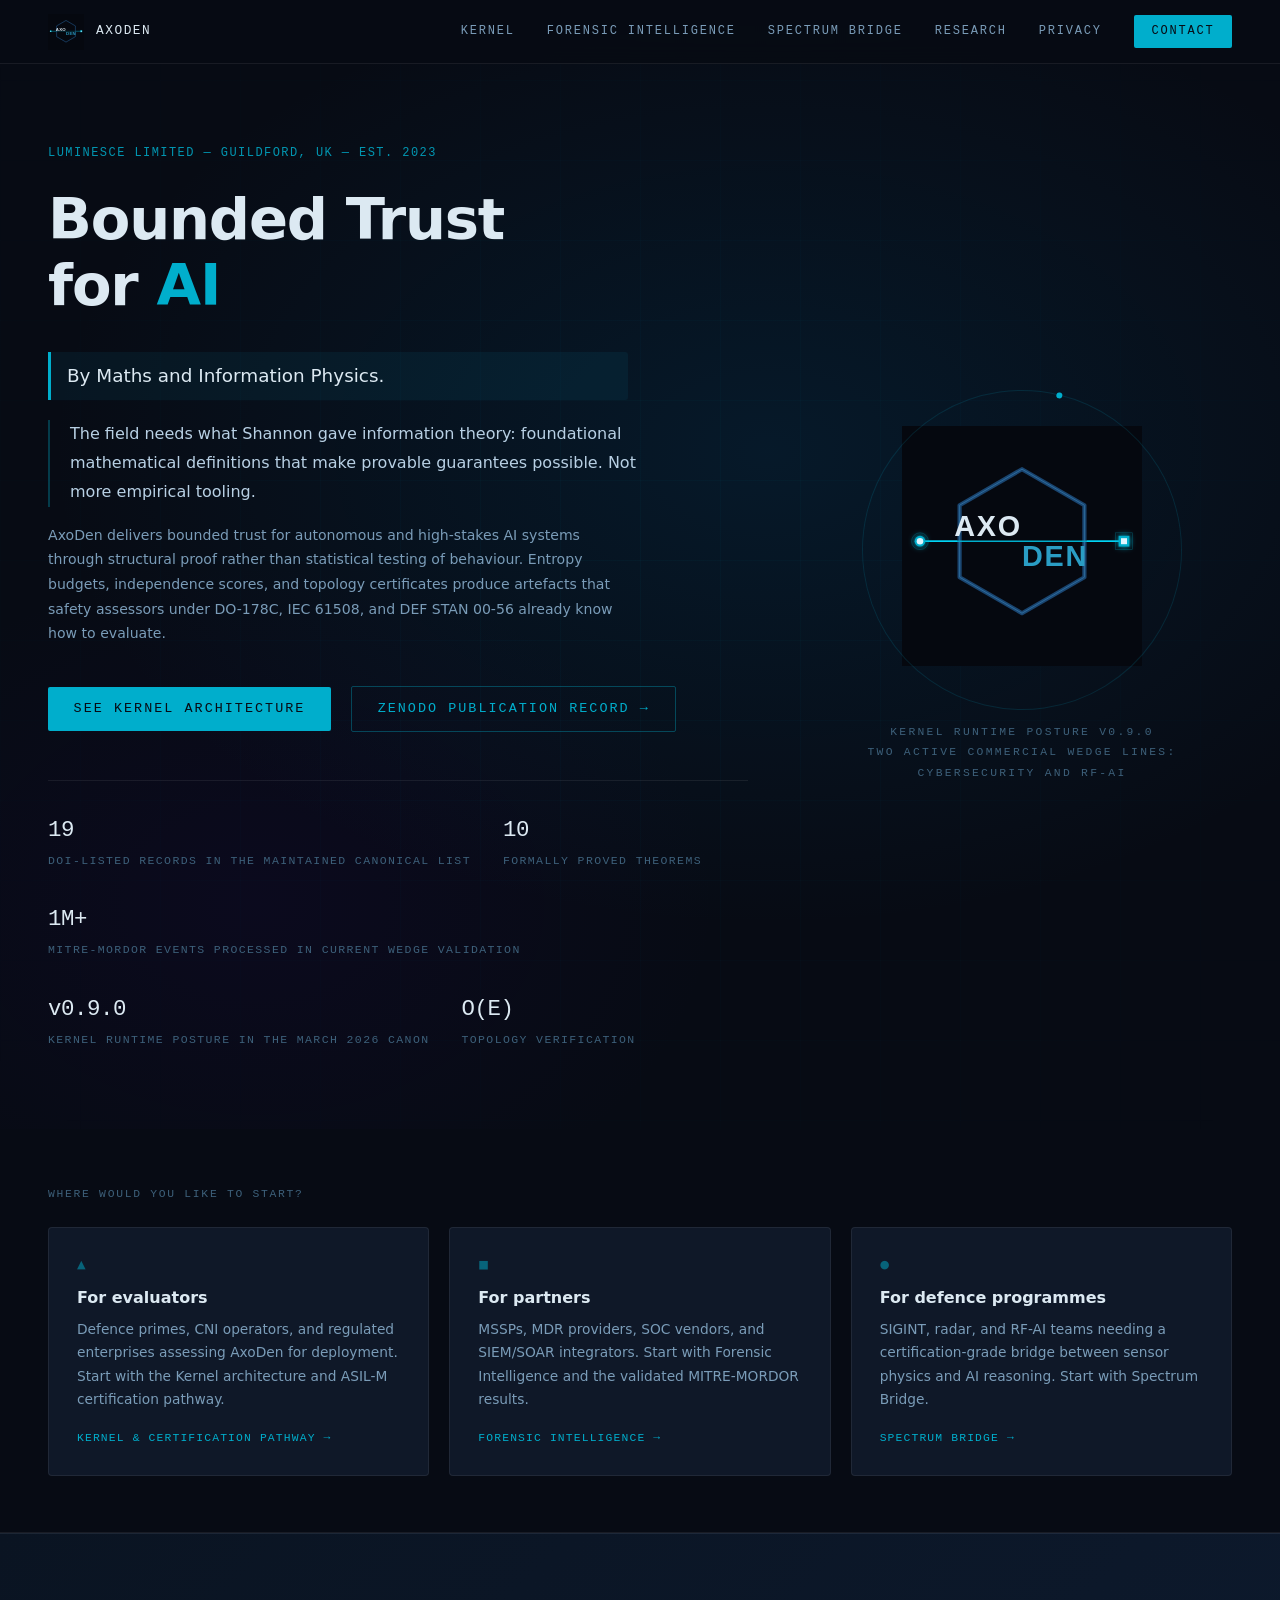
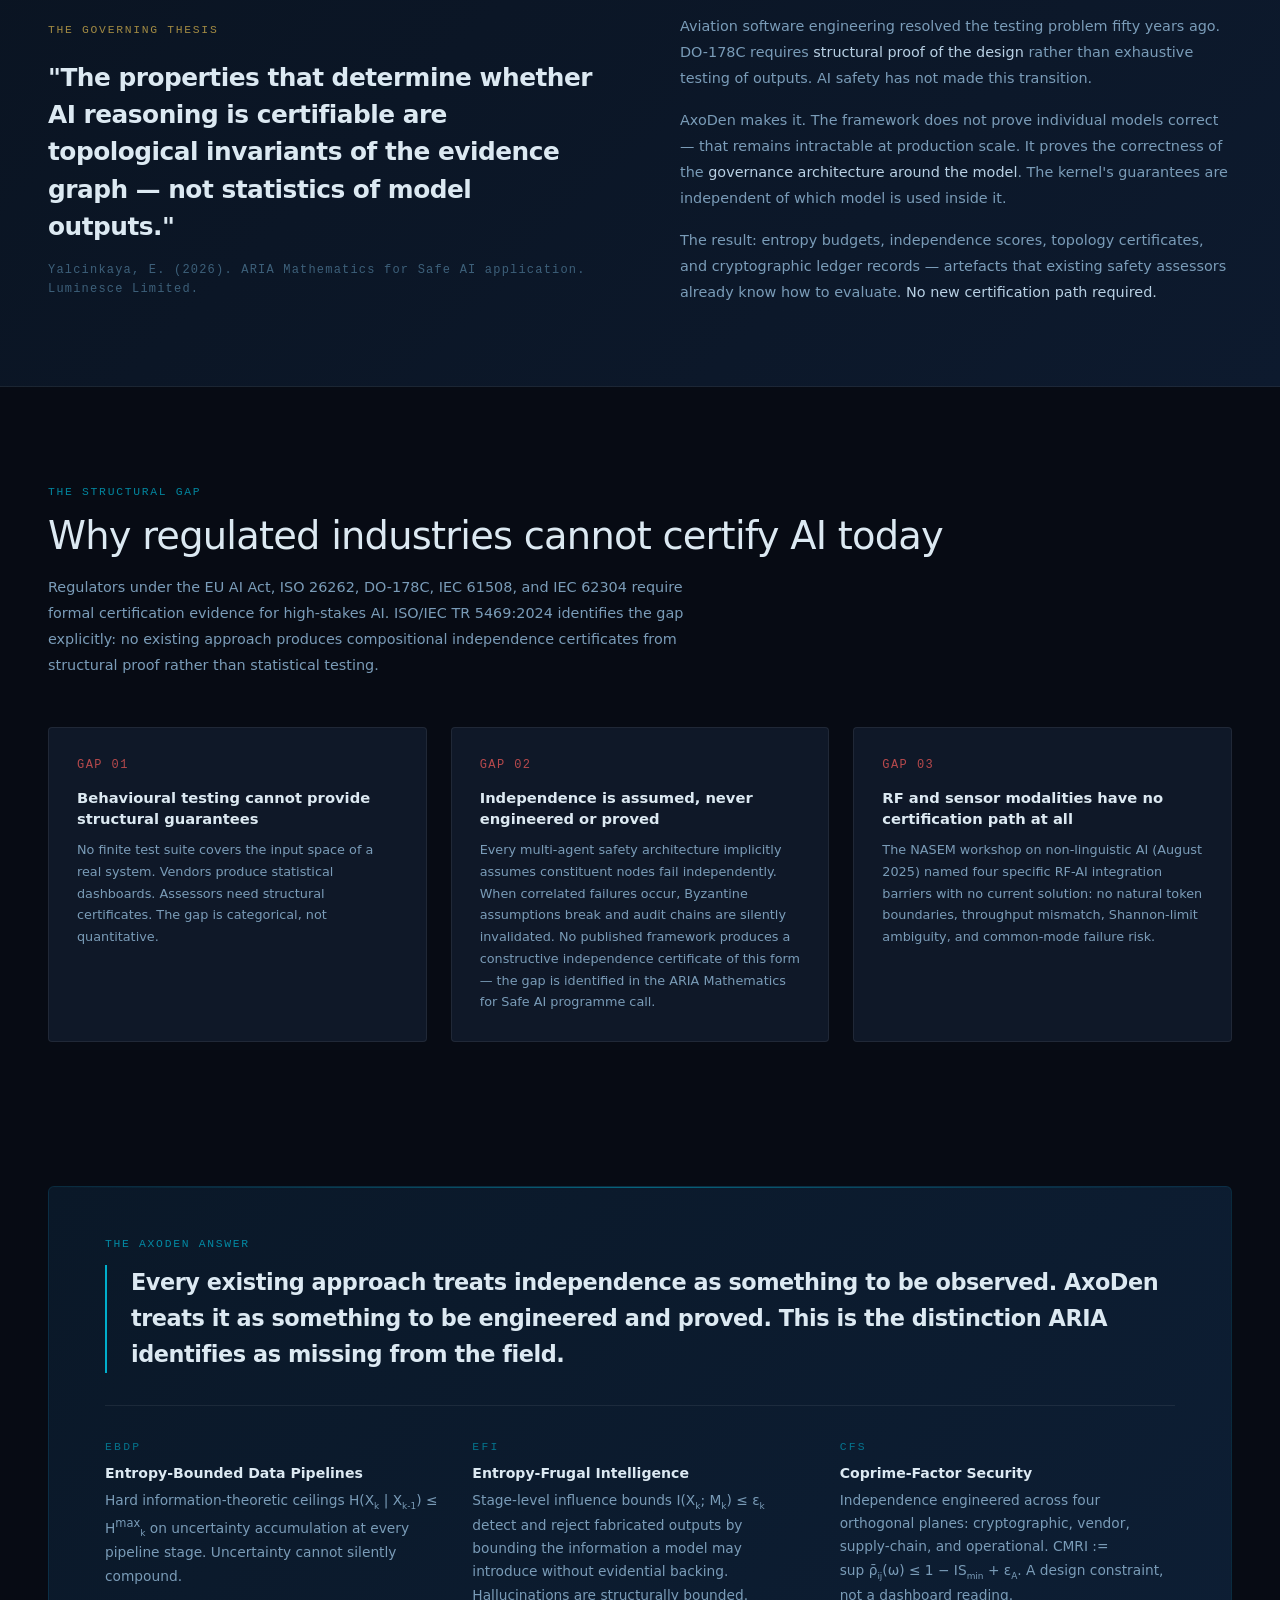
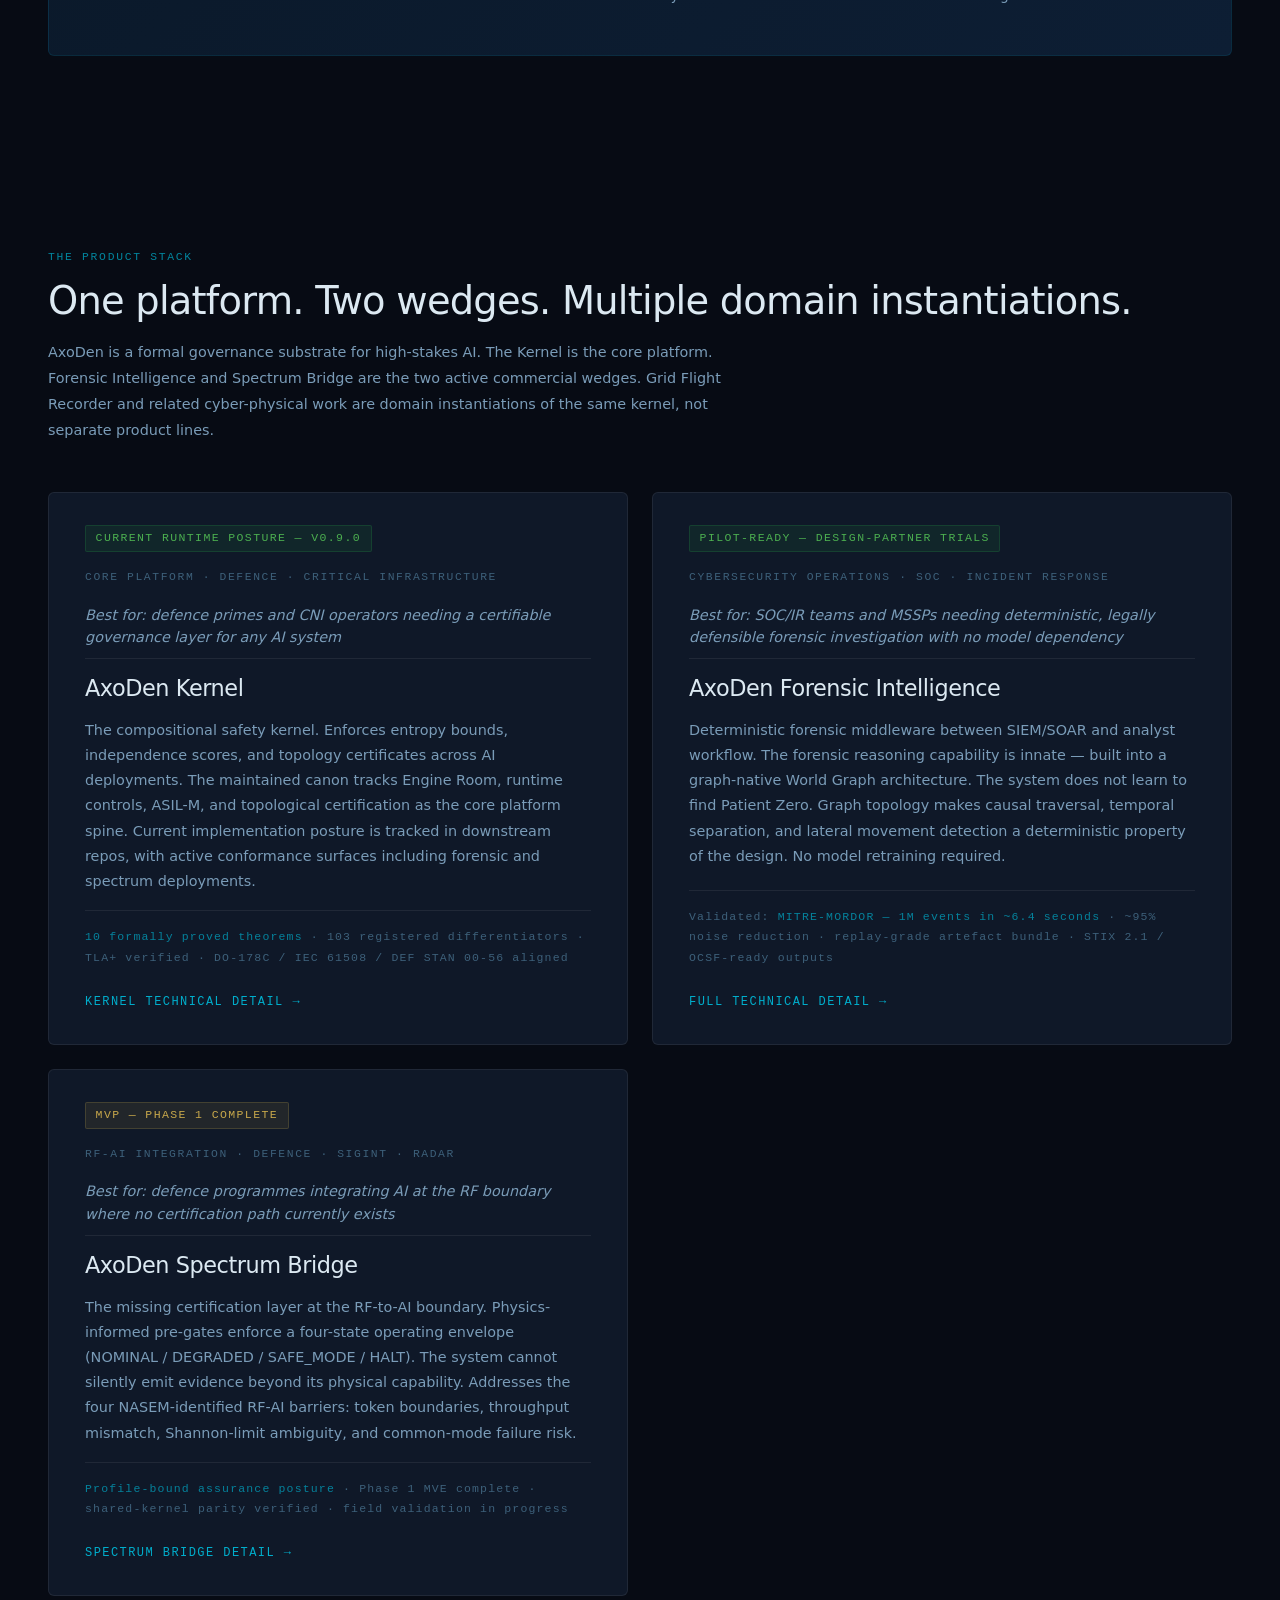
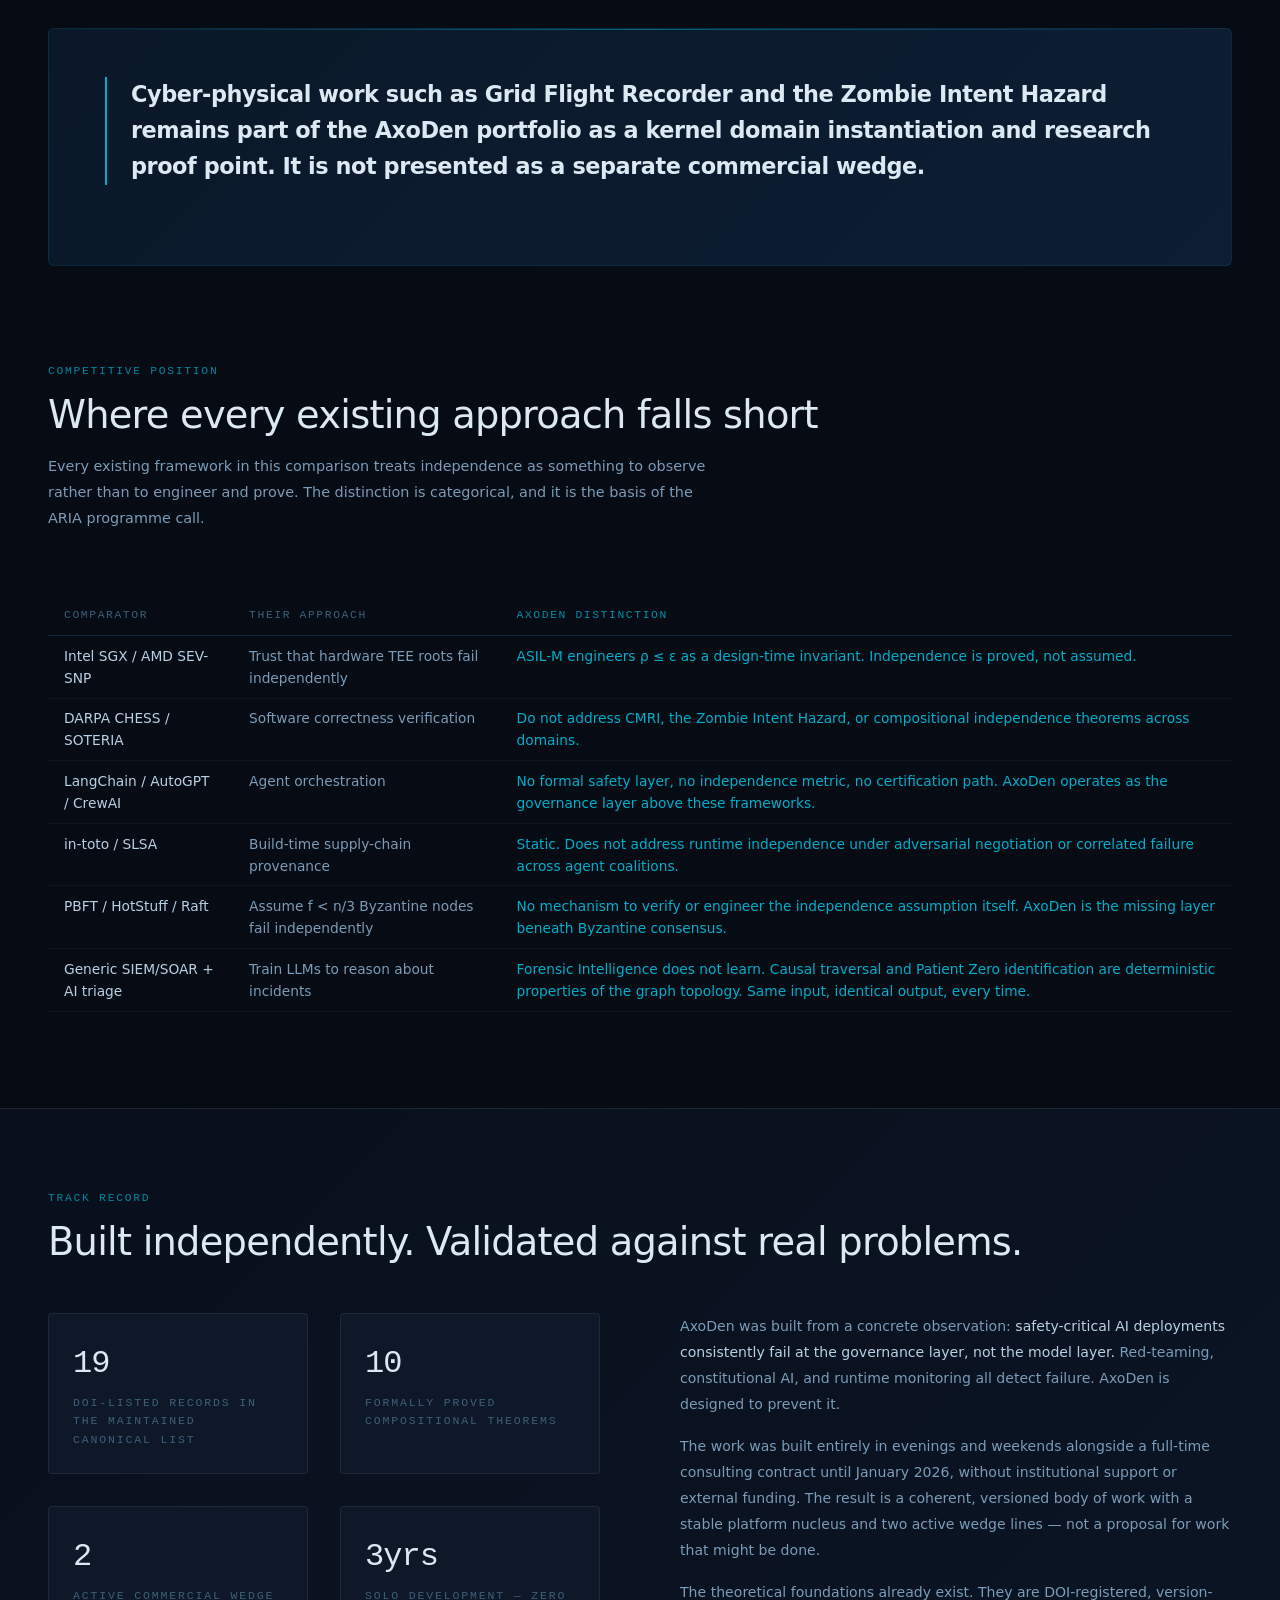
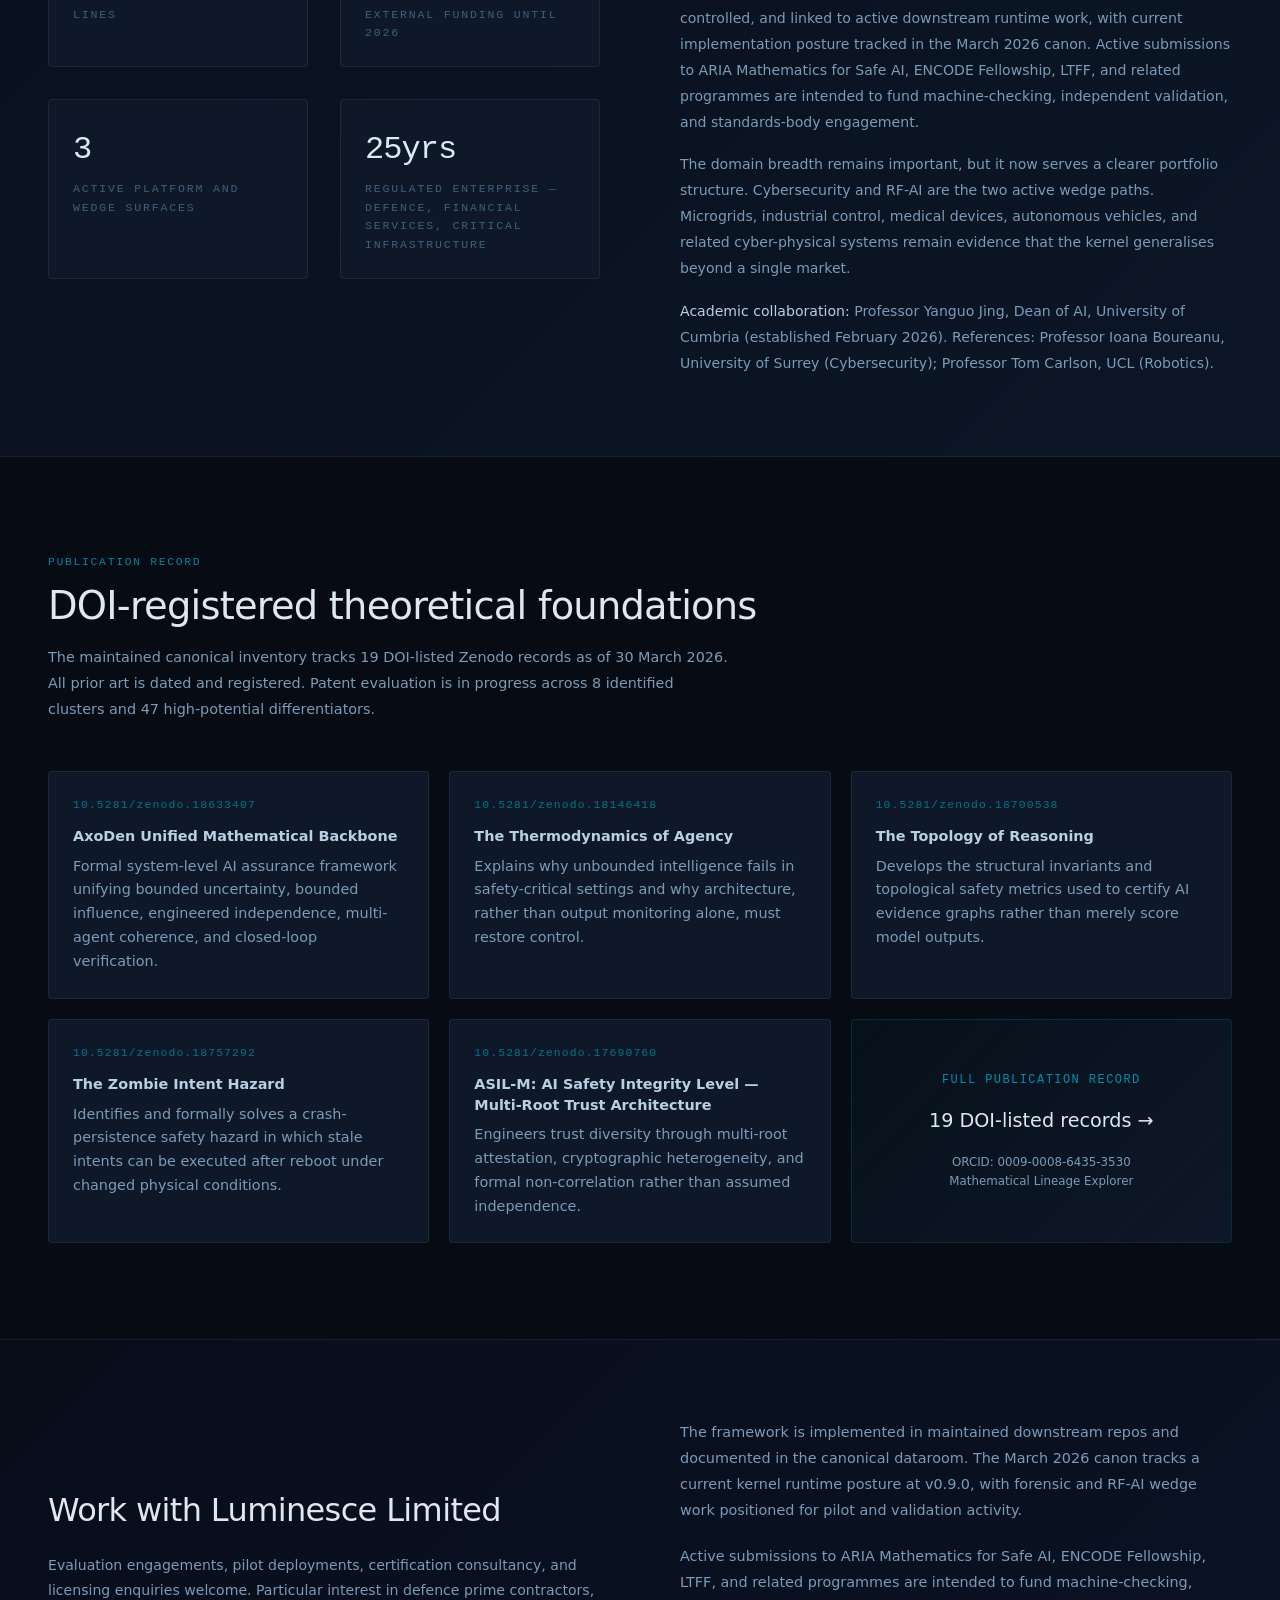
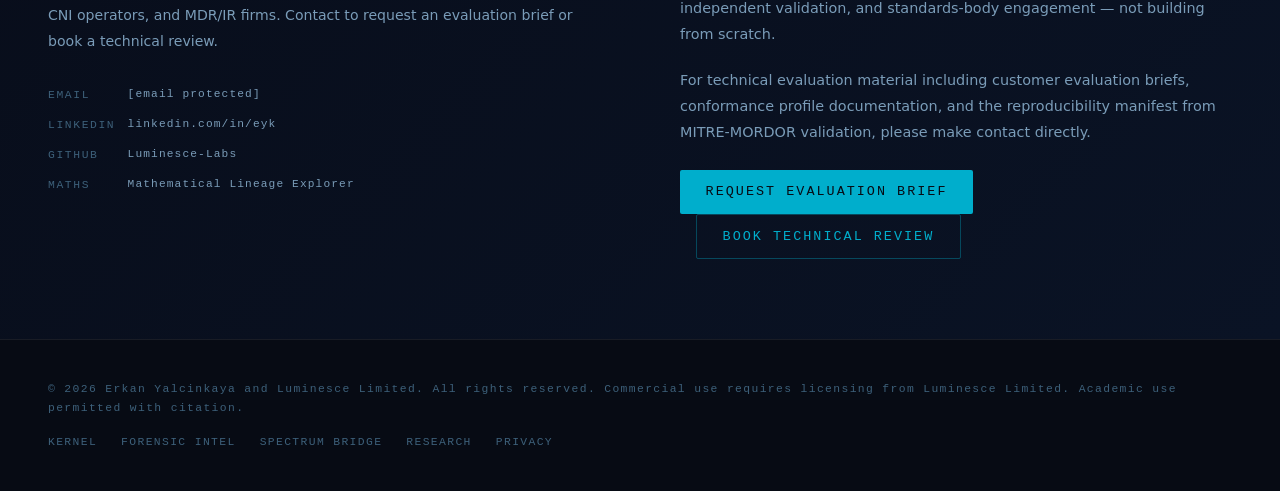
==== index.html @ 00b67ad2 "Align site content with March 2026 canon" ====
<!DOCTYPE html>
<html lang="en">
<head>
<meta charset="UTF-8">
<meta name="viewport" content="width=device-width, initial-scale=1.0">
<title>AxoDen — Bounded Trust for AI | By Maths and Information Physics | Luminesce Limited</title>
<meta name="description" content="AxoDen delivers bounded trust for AI by maths and information physics. Structural proof of governance for regulated industries, critical infrastructure, and high-stakes AI systems.">
<link rel="icon" type="image/png" href="favicon-32.png">
<style>
/* Using system stacks to avoid broken asset references in the static deploy. */

/* ── RESET ── */
*,*::before,*::after{box-sizing:border-box;margin:0;padding:0}
html{scroll-behavior:smooth}
body{
  background:#070b14;
  color:#b8d0e4;
  font-family:'Geist',system-ui,sans-serif;
  font-size:16px;
  line-height:1.6;
  -webkit-font-smoothing:antialiased;
}
a{color:inherit;text-decoration:none}
img{display:block;max-width:100%}
sub{font-size:0.65em;vertical-align:sub}

/* ── TOKENS ── */
:root{
  --bg:        #070b14;
  --bg-mid:    #0b1120;
  --bg-card:   #0f1828;
  --bg-rule:   rgba(255,255,255,0.07);
  --cyan:      #00aecc;
  --cyan-b:    #00d4f5;
  --gold:      #c8a84b;
  --red:       #e05555;
  --text-h:    #dce9f2;
  --text-b:    #b8d0e4;
  --text-m:    #7a9cb8;
  --text-d:    #3d607a;
  --mono:      'DM Mono',monospace;
  --serif:'Syne',system-ui,sans-serif;
  --sans:      'Geist',system-ui,sans-serif;
  --max:       1280px;
  --pad:       clamp(1.5rem,4vw,3rem);
}

/* ── HEADER ── */
header{
  position:fixed;top:0;left:0;right:0;z-index:100;
  background:rgba(7,11,20,0.92);
  backdrop-filter:blur(12px);
  border-bottom:1px solid var(--bg-rule);
  height:64px;
  display:flex;align-items:center;
  padding:0 var(--pad);
}
.header-inner{
  max-width:var(--max);width:100%;margin:0 auto;
  display:flex;align-items:center;justify-content:space-between;
}
.logo-link{display:flex;align-items:center;gap:0.75rem}
.logo-name{
  font-family:var(--mono);font-size:0.8rem;font-weight:500;
  letter-spacing:0.12em;text-transform:uppercase;
  color:var(--text-h);
}
nav{display:flex;align-items:center;gap:2rem}
.nav-link{
  font-family:var(--mono);font-size:0.75rem;letter-spacing:0.15em;
  text-transform:uppercase;color:var(--text-m);
  transition:color 0.2s;
}
.nav-link:hover{color:var(--cyan)}
.nav-cta{
  font-family:var(--mono);font-size:0.75rem;letter-spacing:0.15em;
  text-transform:uppercase;color:var(--bg);
  background:var(--cyan);border-radius:2px;
  padding:0.45rem 1.1rem;
  transition:background 0.2s;
}
.nav-cta:hover{background:var(--cyan-b)}

/* ── HERO ── */
.hero{
  min-height:100vh;
  display:flex;flex-direction:column;justify-content:center;
  padding:calc(64px + 5rem) var(--pad) 5rem;
  position:relative;overflow:hidden;
}
.hero-bg{
  position:absolute;inset:0;
  background:
    radial-gradient(ellipse 80% 60% at 60% 40%, rgba(0,90,140,0.18) 0%, transparent 70%),
    radial-gradient(ellipse 60% 50% at 20% 80%, rgba(40,0,100,0.12) 0%, transparent 60%),
    #070b14;
  z-index:0;
}
.hero-grid{
  position:absolute;inset:0;
  background-image:
    linear-gradient(rgba(0,174,204,0.04) 1px, transparent 1px),
    linear-gradient(90deg, rgba(0,174,204,0.04) 1px, transparent 1px);
  background-size:80px 80px;
  z-index:0;
  mask-image:radial-gradient(ellipse 70% 70% at 50% 50%, black, transparent);
}
.hero-inner{
  max-width:var(--max);width:100%;margin:0 auto;
  position:relative;z-index:1;
  display:grid;grid-template-columns:1fr 420px;
  gap:4rem;align-items:center;
}
.hero-eyebrow{
  font-family:var(--mono);font-size:0.75rem;letter-spacing:0.12em;
  text-transform:uppercase;color:var(--cyan);opacity:0.85;
  margin-bottom:1.5rem;
}
.hero-h1{
  letter-spacing:-0.02em;font-family:var(--serif);
  font-size:clamp(2.4rem,4.5vw,4rem);
  font-weight:400;font-weight:700;
  color:var(--text-h);line-height:1.15;
  margin-bottom:2rem;
}
.hero-h1 em{font-style:normal;color:var(--cyan)}
.hero-thesis{
  font-size:1rem;line-height:1.8;color:var(--text-b);
  max-width:600px;margin-bottom:1rem;
  border-left:2px solid rgba(0,174,204,0.3);
  padding-left:1.25rem;
}
.hero-subthesis{
  font-size:0.88rem;line-height:1.75;color:var(--text-m);
  max-width:580px;margin-bottom:2.5rem;
}
.hero-actions{display:flex;align-items:center;gap:1.25rem;flex-wrap:wrap}
.btn-primary{
  font-family:var(--mono);font-size:0.84rem;letter-spacing:0.15em;
  text-transform:uppercase;color:var(--bg);
  background:var(--cyan);border-radius:2px;
  padding:0.7rem 1.6rem;
  transition:background 0.2s,transform 0.15s;
  display:inline-block;
}
.btn-primary:hover{background:var(--cyan-b);transform:translateY(-1px)}
.btn-outline{
  font-family:var(--mono);font-size:0.84rem;letter-spacing:0.15em;
  text-transform:uppercase;color:var(--cyan);
  border:1px solid rgba(0,174,204,0.35);border-radius:2px;
  padding:0.7rem 1.6rem;
  transition:border-color 0.2s,color 0.2s;
  display:inline-block;
}
.btn-outline:hover{border-color:var(--cyan);color:var(--cyan-b)}
.hero-stats{
  display:flex;gap:2rem;margin-top:3rem;
  padding-top:2rem;border-top:1px solid var(--bg-rule);
  flex-wrap:wrap;
}
.stat{display:flex;flex-direction:column;gap:0.2rem}
.stat-n{
  font-family:var(--mono);font-size:1.4rem;font-weight:500;
  color:var(--text-h);letter-spacing:-0.02em;
}
.stat-l{
  font-family:var(--mono);font-size:0.72rem;letter-spacing:0.12em;
  text-transform:uppercase;color:var(--text-d);
}

/* hero logo panel */
.hero-logo-panel{
  display:flex;flex-direction:column;align-items:center;gap:2rem;
}
.hero-logo-wrap{
  position:relative;
  width:280px;height:280px;
  display:flex;align-items:center;justify-content:center;
}
.hero-logo-ring{
  position:absolute;inset:-20px;
  border-radius:50%;
  border:1px solid rgba(0,174,204,0.15);
  animation:spin 20s linear infinite;
}
.hero-logo-ring::before{
  content:'';
  position:absolute;top:0;left:50%;transform:translateX(-50%);
  width:6px;height:6px;border-radius:50%;
  background:var(--cyan);margin-top:-3px;
}
@keyframes spin{from{transform:rotate(0deg)}to{transform:rotate(360deg)}}
.hero-logo-inner svg{width:240px;height:240px}

/* tagline beneath logo */
.hero-logo-tag{
  font-family:var(--mono);font-size:0.71rem;
  letter-spacing:0.2em;text-transform:uppercase;
  color:var(--text-d);text-align:center;
  line-height:1.8;
}

/* ── SHANNON BAND ── */
.shannon-band{
  background:linear-gradient(135deg,#0a1422,#0d1a2e);
  border-top:1px solid var(--bg-rule);
  border-bottom:1px solid var(--bg-rule);
  padding:5rem var(--pad);
}
.shannon-inner{
  max-width:var(--max);margin:0 auto;
  display:grid;grid-template-columns:1fr 1fr;
  gap:5rem;align-items:center;
}
.shannon-quote-wrap{}
.shannon-kicker{
  font-family:var(--mono);font-size:0.71rem;letter-spacing:0.15em;
  text-transform:uppercase;color:var(--gold);opacity:0.8;
  margin-bottom:1.25rem;
}
.shannon-quote{
  letter-spacing:-0.02em;font-family:var(--serif);font-size:clamp(1.2rem,2vw,1.55rem);
  font-weight:700;color:var(--text-h);line-height:1.5;
  margin-bottom:1rem;
}
.shannon-source{
  font-family:var(--mono);font-size:0.75rem;letter-spacing:0.1em;
  color:var(--text-d);
}
.shannon-body{}
.shannon-body p{
  font-size:0.9rem;line-height:1.8;color:var(--text-m);
  margin-bottom:1rem;
}
.shannon-body p:last-child{margin-bottom:0}
.shannon-body strong{color:var(--text-b);font-weight:500}

/* ── SECTION COMMON ── */
.section{padding:6rem var(--pad);max-width:var(--max);margin:0 auto}
.section-label{
  font-family:var(--mono);font-size:0.71rem;letter-spacing:0.15em;
  text-transform:uppercase;color:var(--cyan);opacity:0.75;
  margin-bottom:0.75rem;
}
.section-h2{
  letter-spacing:-0.02em;font-family:var(--serif);font-size:clamp(1.8rem,3vw,2.6rem);
  font-weight:400;color:var(--text-h);line-height:1.2;
  margin-bottom:1rem;
}
.section-sub{
  font-size:0.9rem;line-height:1.8;color:var(--text-m);
  max-width:680px;margin-bottom:3rem;
}

/* ── PROBLEM ── */
.problem-grid{
  display:grid;grid-template-columns:repeat(3,1fr);gap:1.5rem;
  margin-top:3rem;
}
.prob-card{
  background:var(--bg-card);
  border:1px solid var(--bg-rule);
  border-radius:4px;padding:1.75rem;
}
.prob-icon{
  font-family:var(--mono);font-size:0.75rem;letter-spacing:0.12em;
  text-transform:uppercase;color:var(--red);opacity:0.8;
  margin-bottom:0.85rem;
}
.prob-title{
  font-size:0.92rem;font-weight:600;color:var(--text-h);
  margin-bottom:0.6rem;line-height:1.4;
}
.prob-body{font-size:0.8rem;line-height:1.7;color:var(--text-m)}

/* ── SOLUTION THESIS ── */
.thesis-wrap{
  background:linear-gradient(135deg,#0a1828,#0d1e34);
  border:1px solid rgba(0,174,204,0.12);
  border-radius:6px;
  padding:3rem 3.5rem;
  margin-top:3rem;
  position:relative;overflow:hidden;
}
.thesis-wrap::before{
  content:'';
  position:absolute;top:0;left:0;right:0;height:1px;
  background:linear-gradient(90deg,transparent,rgba(0,174,204,0.5),transparent);
}
.thesis-statement{
  letter-spacing:-0.02em;font-family:var(--serif);font-size:clamp(1.1rem,1.8vw,1.4rem);
  font-weight:700;color:var(--text-h);line-height:1.6;
  margin-bottom:2rem;
  border-left:2px solid var(--cyan);
  padding-left:1.5rem;
}
.thesis-pillars{
  display:grid;grid-template-columns:repeat(3,1fr);gap:2rem;
  margin-top:2rem;padding-top:2rem;border-top:1px solid var(--bg-rule);
}
.pillar{}
.pillar-num{
  font-family:var(--mono);font-size:0.71rem;letter-spacing:0.2em;
  color:var(--cyan);opacity:0.6;margin-bottom:0.5rem;
}
.pillar-name{
  font-size:0.88rem;font-weight:600;color:var(--text-h);
  margin-bottom:0.4rem;line-height:1.3;
}
.pillar-body{font-size:0.86rem;line-height:1.7;color:var(--text-m)}

/* ── PRODUCTS ── */
.products-intro{margin-bottom:3.5rem}
.product-tiles{
  display:grid;
  grid-template-columns:repeat(2,1fr);
  gap:1.5rem;
}
.ptile{
  background:var(--bg-card);
  border:1px solid var(--bg-rule);
  border-radius:6px;
  padding:2rem 2.25rem;
  display:flex;flex-direction:column;
  gap:1rem;
  transition:border-color 0.2s,transform 0.2s;
  position:relative;overflow:hidden;
}
.ptile:hover{border-color:rgba(0,174,204,0.3);transform:translateY(-2px)}
.ptile::after{
  content:'';
  position:absolute;bottom:0;left:0;right:0;height:2px;
  background:linear-gradient(90deg,transparent,rgba(0,174,204,0.25),transparent);
  opacity:0;transition:opacity 0.2s;
}
.ptile:hover::after{opacity:1}
.ptile-status{
  font-family:var(--mono);font-size:0.72rem;letter-spacing:0.12em;
  text-transform:uppercase;padding:0.2rem 0.6rem;border-radius:2px;
  display:inline-block;width:fit-content;
}
.s-live{background:rgba(40,167,69,0.1);color:#4caf50;border:1px solid rgba(40,167,69,0.2)}
.s-mvp{background:rgba(200,168,75,0.1);color:var(--gold);border:1px solid rgba(200,168,75,0.2)}
.s-design{background:rgba(100,100,180,0.1);color:#8888cc;border:1px solid rgba(100,100,180,0.2)}
.ptile-domain{
  font-family:var(--mono);font-size:0.71rem;letter-spacing:0.14em;
  text-transform:uppercase;color:var(--text-d);
}
.ptile-name{
  letter-spacing:-0.02em;font-family:var(--serif);font-size:1.4rem;font-weight:400;
  color:var(--text-h);line-height:1.2;
}
.ptile-body{font-size:0.9rem;line-height:1.75;color:var(--text-m)}
.ptile-proof{
  margin-top:auto;padding-top:1rem;
  border-top:1px solid var(--bg-rule);
  font-family:var(--mono);font-size:0.72rem;letter-spacing:0.1em;
  color:var(--text-d);line-height:1.8;
}
.ptile-proof span{color:var(--cyan);opacity:0.7}
.ptile-link{
  font-family:var(--mono);font-size:0.75rem;letter-spacing:0.12em;
  text-transform:uppercase;color:var(--cyan);
  display:inline-flex;align-items:center;gap:0.4rem;
  margin-top:0.5rem;
  transition:gap 0.2s;
}
.ptile:hover .ptile-link{gap:0.7rem}

/* ── COMPETITOR ── */
.comp-wrap{
  margin-top:4rem;
  overflow-x:auto;
}
.comp-table{
  width:100%;border-collapse:collapse;
  font-size:0.86rem;
}
.comp-table thead tr{border-bottom:1px solid rgba(0,174,204,0.2)}
.comp-table th{
  text-align:left;padding:0.65rem 1rem;
  font-family:var(--mono);font-size:0.71rem;letter-spacing:0.14em;
  text-transform:uppercase;font-weight:400;color:var(--text-d);
}
.comp-table th:last-child{color:var(--cyan);opacity:0.8}
.comp-table td{
  padding:0.55rem 1rem;
  border-bottom:1px solid rgba(255,255,255,0.04);
  vertical-align:top;
  color:var(--text-m);
}
.comp-table td:first-child{color:var(--text-b);font-weight:500}
.comp-table td:last-child{color:var(--text-b)}
.comp-table td em{
  font-style:normal;color:var(--cyan);font-weight:500;
}
.comp-table tr:hover td{background:rgba(255,255,255,0.015)}

/* ── CREDENTIALS BAND ── */
.cred-band{
  background:linear-gradient(135deg,#090f1c,#0c1626);
  border-top:1px solid var(--bg-rule);
  border-bottom:1px solid var(--bg-rule);
  padding:5rem var(--pad);
}
.cred-inner{max-width:var(--max);margin:0 auto}
.cred-grid{
  display:grid;grid-template-columns:1fr 1fr;
  gap:5rem;align-items:start;
  margin-top:3rem;
}
.cred-numbers{
  display:grid;grid-template-columns:1fr 1fr;gap:2rem;
}
.cred-num{
  background:var(--bg-card);border:1px solid var(--bg-rule);
  border-radius:4px;padding:1.5rem;
}
.cred-n{
  font-family:var(--mono);font-size:2rem;font-weight:500;
  color:var(--text-h);letter-spacing:-0.03em;margin-bottom:0.3rem;
}
.cred-l{
  font-family:var(--mono);font-size:0.72rem;letter-spacing:0.16em;
  text-transform:uppercase;color:var(--text-d);line-height:1.6;
}
.cred-story p{
  font-size:0.88rem;line-height:1.85;color:var(--text-m);
  margin-bottom:1rem;
}
.cred-story p:last-child{margin-bottom:0}
.cred-story strong{color:var(--text-b);font-weight:500}

/* ── RESEARCH TEASER ── */
.research-strip{
  display:grid;grid-template-columns:repeat(3,1fr);gap:1.25rem;
  margin-top:3rem;
}
.rstrip-card{
  background:var(--bg-card);border:1px solid var(--bg-rule);
  border-radius:4px;padding:1.5rem;
  transition:border-color 0.2s;
}
.rstrip-card:hover{border-color:rgba(0,174,204,0.2)}
.rstrip-doi{
  font-family:var(--mono);font-size:0.71rem;letter-spacing:0.1em;
  color:var(--cyan);opacity:0.6;margin-bottom:0.75rem;
}
.rstrip-title{
  font-size:0.9rem;font-weight:600;color:var(--text-b);
  line-height:1.45;margin-bottom:0.5rem;
}
.rstrip-desc{font-size:0.9rem;line-height:1.65;color:var(--text-m)}

/* ── CONTACT BAND ── */
.contact-band{
  background:linear-gradient(135deg,#080d1a,#0a1325);
  border-top:1px solid var(--bg-rule);
  padding:5rem var(--pad);
}
.contact-inner{
  max-width:var(--max);margin:0 auto;
  display:grid;grid-template-columns:1fr 1fr;
  gap:5rem;align-items:center;
}
.contact-left h2{
  letter-spacing:-0.02em;font-family:var(--serif);font-size:clamp(1.6rem,2.5vw,2.2rem);
  font-weight:400;color:var(--text-h);margin-bottom:1rem;
}
.contact-left p{font-size:0.88rem;line-height:1.8;color:var(--text-m);margin-bottom:2rem}
.contact-links{display:flex;flex-direction:column;gap:0.75rem}
.contact-link{
  font-family:var(--mono);font-size:0.7rem;letter-spacing:0.1em;
  color:var(--text-m);display:flex;align-items:center;gap:0.6rem;
  transition:color 0.2s;
}
.contact-link:hover{color:var(--cyan)}
.contact-link-label{
  font-size:0.71rem;letter-spacing:0.14em;text-transform:uppercase;
  color:var(--text-d);min-width:70px;
}
.contact-right{}
.contact-right p{font-size:0.9rem;line-height:1.8;color:var(--text-m);margin-bottom:1.25rem}

/* ── FOOTER ── */
footer{
  border-top:1px solid var(--bg-rule);
  padding:2.5rem var(--pad);
}
.footer-inner{
  max-width:var(--max);margin:0 auto;
  display:flex;align-items:center;justify-content:space-between;
  gap:1rem;flex-wrap:wrap;
}
.footer-copy{
  font-family:var(--mono);font-size:0.71rem;letter-spacing:0.12em;
  color:var(--text-d);
}
.footer-links{display:flex;gap:1.5rem}
.footer-link{
  font-family:var(--mono);font-size:0.71rem;letter-spacing:0.12em;
  text-transform:uppercase;color:var(--text-d);
  transition:color 0.2s;
}
.footer-link:hover{color:var(--cyan)}

/* ── REVEAL ── */
.reveal{opacity:1;transform:none;transition:opacity 0.55s ease,transform 0.55s ease}
.reveal.will-animate{opacity:0;transform:translateY(14px)}


/* hero category line */
.hero-category{
  font-size:1.15rem;line-height:1.6;color:var(--text-h);
  font-weight:500;
  margin-bottom:1.25rem;
  padding:0.6rem 1rem;
  background:rgba(0,174,204,0.07);
  border-left:3px solid var(--cyan);
  border-radius:0 3px 3px 0;
  max-width:580px;
}

/* ── ROUTING BAND ── */
.routing-band{
  background:#070b14;
  border-bottom:1px solid var(--bg-rule);
  padding:3.5rem var(--pad);
}
.routing-inner{max-width:var(--max);margin:0 auto}
.routing-label{
  font-family:var(--mono);font-size:0.71rem;letter-spacing:0.15em;
  text-transform:uppercase;color:var(--text-d);
  margin-bottom:1.5rem;
}
.routing-cards{display:grid;grid-template-columns:repeat(3,1fr);gap:1.25rem}
.route-card{
  background:var(--bg-card);border:1px solid var(--bg-rule);border-radius:4px;
  padding:1.75rem;display:flex;flex-direction:column;gap:0.6rem;
  transition:border-color 0.2s,transform 0.15s;
}
.route-card:hover{border-color:rgba(0,174,204,0.3);transform:translateY(-2px)}
.route-icon{font-size:0.7rem;color:var(--cyan);opacity:0.5;margin-bottom:0.25rem}
.route-title{font-size:1rem;font-weight:600;color:var(--text-h);line-height:1.3}
.route-desc{font-size:0.86rem;line-height:1.7;color:var(--text-m);flex:1}
.route-cta{
  font-family:var(--mono);font-size:0.71rem;letter-spacing:0.1em;
  text-transform:uppercase;color:var(--cyan);
  margin-top:0.5rem;
  transition:letter-spacing 0.2s;
}
.route-card:hover .route-cta{letter-spacing:0.14em}
@media(max-width:700px){.routing-cards{grid-template-columns:1fr}}

.ptile-bestfor{
  font-size:0.90rem;font-style:italic;color:var(--text-m);
  line-height:1.55;margin-top:0.1rem;
  padding-bottom:0.6rem;border-bottom:1px solid var(--bg-rule);
}
/* ── RESPONSIVE ── */
@media(max-width:900px){
  .hero-inner{grid-template-columns:1fr;gap:3rem}
  .hero-logo-panel{display:none}
  .shannon-inner{grid-template-columns:1fr;gap:3rem}
  .problem-grid{grid-template-columns:1fr}
  .thesis-pillars{grid-template-columns:1fr}
  .product-tiles{grid-template-columns:1fr}
  .cred-grid{grid-template-columns:1fr;gap:3rem}
  .research-strip{grid-template-columns:1fr}
  .about-grid{grid-template-columns:1fr;gap:2rem}
  .contact-inner{grid-template-columns:1fr;gap:3rem}
  .footer-inner{flex-direction:column;align-items:flex-start}
  nav{display:none}
}
</style>
</head>
<body>

<!-- HEADER -->
<header>
  <div class="header-inner">
    <a href="index.html" class="logo-link">
      <svg xmlns="http://www.w3.org/2000/svg" viewBox="0 0 400 400" width="36" height="36" style="flex-shrink:0">
        <defs><filter id="ng" x="-120%" y="-120%" width="340%" height="340%"><feGaussianBlur stdDeviation="5" result="blur"/><feMerge><feMergeNode in="blur"/><feMergeNode in="SourceGraphic"/></feMerge></filter></defs>
        <rect width="400" height="400" fill="#05080F"/>
        <polygon points="200,72 304,132 304,252 200,312 96,252 96,132" fill="none" stroke="#1A4570" stroke-width="7" stroke-linejoin="round"/>
        <polygon points="200,72 304,132 304,252 200,312 96,252 96,132" fill="none" stroke="#2E6FA0" stroke-width="1.5" stroke-linejoin="round"/>
        <line x1="30" y1="192" x2="370" y2="192" stroke="#00AECC" stroke-width="2.5" stroke-linecap="butt"/>
        <line x1="30" y1="192" x2="92" y2="192" stroke="#00D4F5" stroke-width="2.5" stroke-linecap="butt"/>
        <line x1="308" y1="192" x2="370" y2="192" stroke="#00D4F5" stroke-width="2.5" stroke-linecap="butt"/>
        <circle cx="30" cy="192" r="14" fill="none" stroke="#00D4F5" stroke-width="1" opacity="0.3"/>
        <circle cx="30" cy="192" r="9" fill="#00AECC" filter="url(#ng)"/>
        <circle cx="30" cy="192" r="5.5" fill="#E0F5FF"/>
        <rect x="356" y="178" width="28" height="28" fill="none" stroke="#00D4F5" stroke-width="1" opacity="0.3"/>
        <rect x="361" y="183" width="18" height="18" fill="#00AECC" filter="url(#ng)"/>
        <rect x="365" y="187" width="10" height="10" fill="#E0F5FF"/>
        <text x="200" y="184" text-anchor="end" font-family="Arial Narrow,Arial,sans-serif" font-weight="700" font-size="48" letter-spacing="3" fill="#DCE9F2">AXO</text>
        <text x="200" y="234" text-anchor="start" font-family="Arial Narrow,Arial,sans-serif" font-weight="700" font-size="48" letter-spacing="3" fill="#2A9DC4">DEN</text>
      </svg>
      <span class="logo-name">AxoDen</span>
    </a>
    <nav>
      <a href="kernel.html" class="nav-link">Kernel</a>
      <a href="forensic-intelligence.html" class="nav-link">Forensic Intelligence</a>
      <a href="spectrum-bridge.html" class="nav-link">Spectrum Bridge</a>
      <a href="research.html" class="nav-link">Research</a>
      <a href="privacy.html" class="nav-link">Privacy</a>
      <a href="#contact" class="nav-cta">Contact</a>
    </nav>
  </div>
</header>

<!-- HERO -->
<section class="hero">
  <div class="hero-bg"></div>
  <div class="hero-grid"></div>
  <div class="hero-inner">
    <div class="hero-left">
      <p class="hero-eyebrow">Luminesce Limited &mdash; Guildford, UK &mdash; est. 2023</p>
      <h1 class="hero-h1">
        Bounded Trust<br>for <em>AI</em>
      </h1>
      <p class="hero-category">By Maths and Information Physics.</p>
      <p class="hero-thesis">
        The field needs what Shannon gave information theory: foundational mathematical definitions that make provable guarantees possible. Not more empirical tooling.
      </p>
      <p class="hero-subthesis">
        AxoDen delivers bounded trust for autonomous and high-stakes AI systems through structural proof rather than statistical testing of behaviour. Entropy budgets, independence scores, and topology certificates produce artefacts that safety assessors under DO-178C, IEC&nbsp;61508, and DEF&nbsp;STAN&nbsp;00-56 already know how to evaluate.
      </p>
      <div class="hero-actions">
        <a href="kernel.html" class="btn-primary">See kernel architecture</a>
        <a href="research.html" class="btn-outline">Zenodo publication record &rarr;</a>
      </div>
      <div class="hero-stats">
        <div class="stat"><span class="stat-n">19</span><span class="stat-l">DOI-listed records in the maintained canonical list</span></div>
        <div class="stat"><span class="stat-n">10</span><span class="stat-l">Formally proved theorems</span></div>
        <div class="stat"><span class="stat-n">1M+</span><span class="stat-l">MITRE-MORDOR events processed in current wedge validation</span></div>
        <div class="stat"><span class="stat-n">v0.9.0</span><span class="stat-l">Kernel runtime posture in the March 2026 canon</span></div>
        <div class="stat"><span class="stat-n">O(E)</span><span class="stat-l">Topology verification</span></div>
      </div>
    </div>
    <div class="hero-logo-panel">
      <div class="hero-logo-wrap">
        <div class="hero-logo-ring"></div>
        <div class="hero-logo-inner">
          <svg xmlns="http://www.w3.org/2000/svg" viewBox="0 0 400 400" width="240" height="240">
            <defs><filter id="ng2" x="-120%" y="-120%" width="340%" height="340%"><feGaussianBlur stdDeviation="5" result="blur"/><feMerge><feMergeNode in="blur"/><feMergeNode in="SourceGraphic"/></feMerge></filter></defs>
            <rect width="400" height="400" fill="#05080F"/>
            <polygon points="200,72 304,132 304,252 200,312 96,252 96,132" fill="none" stroke="#1A4570" stroke-width="7" stroke-linejoin="round"/>
            <polygon points="200,72 304,132 304,252 200,312 96,252 96,132" fill="none" stroke="#2E6FA0" stroke-width="1.5" stroke-linejoin="round"/>
            <line x1="30" y1="192" x2="370" y2="192" stroke="#00AECC" stroke-width="2.5"/>
            <line x1="30" y1="192" x2="92" y2="192" stroke="#00D4F5" stroke-width="2.5"/>
            <line x1="308" y1="192" x2="370" y2="192" stroke="#00D4F5" stroke-width="2.5"/>
            <circle cx="30" cy="192" r="14" fill="none" stroke="#00D4F5" stroke-width="1" opacity="0.3"/>
            <circle cx="30" cy="192" r="9" fill="#00AECC" filter="url(#ng2)"/>
            <circle cx="30" cy="192" r="5.5" fill="#E0F5FF"/>
            <rect x="356" y="178" width="28" height="28" fill="none" stroke="#00D4F5" stroke-width="1" opacity="0.3"/>
            <rect x="361" y="183" width="18" height="18" fill="#00AECC" filter="url(#ng2)"/>
            <rect x="365" y="187" width="10" height="10" fill="#E0F5FF"/>
            <text x="200" y="184" text-anchor="end" font-family="Arial Narrow,Arial,sans-serif" font-weight="700" font-size="48" letter-spacing="3" fill="#DCE9F2">AXO</text>
            <text x="200" y="234" text-anchor="start" font-family="Arial Narrow,Arial,sans-serif" font-weight="700" font-size="48" letter-spacing="3" fill="#2A9DC4">DEN</text>
          </svg>
        </div>
      </div>
      <p class="hero-logo-tag">Kernel runtime posture v0.9.0<br>Two active commercial wedge lines: cybersecurity and RF-AI</p>
    </div>
  </div>
</section>


<!-- AUDIENCE ROUTING -->
<div class="routing-band">
  <div class="routing-inner">
    <p class="routing-label">Where would you like to start?</p>
    <div class="routing-cards">
      <a href="kernel.html" class="route-card">
        <p class="route-icon">&#9650;</p>
        <p class="route-title">For evaluators</p>
        <p class="route-desc">Defence primes, CNI operators, and regulated enterprises assessing AxoDen for deployment. Start with the Kernel architecture and ASIL-M certification pathway.</p>
        <span class="route-cta">Kernel &amp; certification pathway &rarr;</span>
      </a>
      <a href="forensic-intelligence.html" class="route-card">
        <p class="route-icon">&#9632;</p>
        <p class="route-title">For partners</p>
        <p class="route-desc">MSSPs, MDR providers, SOC vendors, and SIEM/SOAR integrators. Start with Forensic Intelligence and the validated MITRE-MORDOR results.</p>
        <span class="route-cta">Forensic Intelligence &rarr;</span>
      </a>
      <a href="spectrum-bridge.html" class="route-card">
        <p class="route-icon">&#9679;</p>
        <p class="route-title">For defence programmes</p>
        <p class="route-desc">SIGINT, radar, and RF-AI teams needing a certification-grade bridge between sensor physics and AI reasoning. Start with Spectrum Bridge.</p>
        <span class="route-cta">Spectrum Bridge &rarr;</span>
      </a>
    </div>
  </div>
</div>

<!-- SHANNON / THESIS BAND -->
<div class="shannon-band">
  <div class="shannon-inner">
    <div class="shannon-quote-wrap reveal">
      <p class="shannon-kicker">The governing thesis</p>
      <p class="shannon-quote">"The properties that determine whether AI reasoning is certifiable are topological invariants of the evidence graph &mdash; not statistics of model outputs."</p>
      <p class="shannon-source">Yalcinkaya, E. (2026). ARIA Mathematics for Safe AI application. Luminesce Limited.</p>
    </div>
    <div class="shannon-body reveal">
      <p>Aviation software engineering resolved the testing problem fifty years ago. DO-178C requires <strong>structural proof of the design</strong> rather than exhaustive testing of outputs. AI safety has not made this transition.</p>
      <p>AxoDen makes it. The framework does not prove individual models correct &mdash; that remains intractable at production scale. It proves the correctness of the <strong>governance architecture around the model</strong>. The kernel's guarantees are independent of which model is used inside it.</p>
      <p>The result: entropy budgets, independence scores, topology certificates, and cryptographic ledger records &mdash; artefacts that existing safety assessors already know how to evaluate. <strong>No new certification path required.</strong></p>
    </div>
  </div>
</div>

<!-- THE PROBLEM -->
<section class="section">
  <div class="reveal">
    <p class="section-label">The structural gap</p>
    <h2 class="section-h2">Why regulated industries cannot certify AI today</h2>
    <p class="section-sub">Regulators under the EU AI Act, ISO 26262, DO-178C, IEC 61508, and IEC 62304 require formal certification evidence for high-stakes AI. ISO/IEC TR 5469:2024 identifies the gap explicitly: no existing approach produces compositional independence certificates from structural proof rather than statistical testing.</p>
  </div>
  <div class="problem-grid">
    <div class="prob-card reveal">
      <p class="prob-icon">Gap 01</p>
      <p class="prob-title">Behavioural testing cannot provide structural guarantees</p>
      <p class="prob-body">No finite test suite covers the input space of a real system. Vendors produce statistical dashboards. Assessors need structural certificates. The gap is categorical, not quantitative.</p>
    </div>
    <div class="prob-card reveal">
      <p class="prob-icon">Gap 02</p>
      <p class="prob-title">Independence is assumed, never engineered or proved</p>
      <p class="prob-body">Every multi-agent safety architecture implicitly assumes constituent nodes fail independently. When correlated failures occur, Byzantine assumptions break and audit chains are silently invalidated. No published framework produces a constructive independence certificate of this form — the gap is identified in the ARIA Mathematics for Safe AI programme call.</p>
    </div>
    <div class="prob-card reveal">
      <p class="prob-icon">Gap 03</p>
      <p class="prob-title">RF and sensor modalities have no certification path at all</p>
      <p class="prob-body">The NASEM workshop on non-linguistic AI (August 2025) named four specific RF-AI integration barriers with no current solution: no natural token boundaries, throughput mismatch, Shannon-limit ambiguity, and common-mode failure risk.</p>
    </div>
  </div>
</section>

<!-- SOLUTION THESIS -->
<section class="section" style="padding-top:0">
  <div class="thesis-wrap reveal">
    <p class="section-label">The AxoDen answer</p>
    <p class="thesis-statement">Every existing approach treats independence as something to be observed. AxoDen treats it as something to be engineered and proved. This is the distinction ARIA identifies as missing from the field.</p>
    <div class="thesis-pillars">
      <div class="pillar">
        <p class="pillar-num">EBDP</p>
        <p class="pillar-name">Entropy-Bounded Data Pipelines</p>
        <p class="pillar-body">Hard information-theoretic ceilings H(X<sub>k</sub>&nbsp;|&nbsp;X<sub>k-1</sub>) &le; H<sup>max</sup><sub>k</sub> on uncertainty accumulation at every pipeline stage. Uncertainty cannot silently compound.</p>
      </div>
      <div class="pillar">
        <p class="pillar-num">EFI</p>
        <p class="pillar-name">Entropy-Frugal Intelligence</p>
        <p class="pillar-body">Stage-level influence bounds I(X<sub>k</sub>;&nbsp;M<sub>k</sub>) &le; &epsilon;<sub>k</sub> detect and reject fabricated outputs by bounding the information a model may introduce without evidential backing. Hallucinations are structurally bounded.</p>
      </div>
      <div class="pillar">
        <p class="pillar-num">CFS</p>
        <p class="pillar-name">Coprime-Factor Security</p>
        <p class="pillar-body">Independence engineered across four orthogonal planes: cryptographic, vendor, supply-chain, and operational. CMRI := sup&nbsp;&rho;&#772;<sub>ij</sub>(&omega;) &le; 1 &minus; IS<sub>min</sub> + &epsilon;<sub>A</sub>. A design constraint, not a dashboard reading.</p>
      </div>
    </div>
  </div>
</section>

<!-- PRODUCTS -->
<section class="section" id="products">
  <div class="reveal">
    <p class="section-label">The product stack</p>
    <h2 class="section-h2">One platform. Two wedges. Multiple domain instantiations.</h2>
    <p class="section-sub">AxoDen is a formal governance substrate for high-stakes AI. The Kernel is the core platform. Forensic Intelligence and Spectrum Bridge are the two active commercial wedges. Grid Flight Recorder and related cyber-physical work are domain instantiations of the same kernel, not separate product lines.</p>
  </div>
  <div class="product-tiles">

    <a href="kernel.html" class="ptile reveal">
      <span class="ptile-status s-live">Current runtime posture &mdash; v0.9.0</span>
      <p class="ptile-domain">Core Platform &middot; Defence &middot; Critical Infrastructure</p>
      <p class="ptile-bestfor">Best for: defence primes and CNI operators needing a certifiable governance layer for any AI system</p>
      <p class="ptile-name">AxoDen Kernel</p>
      <p class="ptile-body">The compositional safety kernel. Enforces entropy bounds, independence scores, and topology certificates across AI deployments. The maintained canon tracks Engine Room, runtime controls, ASIL-M, and topological certification as the core platform spine. Current implementation posture is tracked in downstream repos, with active conformance surfaces including forensic and spectrum deployments.</p>
      <p class="ptile-proof"><span>10 formally proved theorems</span> &middot; 103 registered differentiators &middot; TLA+ verified &middot; DO-178C / IEC 61508 / DEF STAN 00-56 aligned</p>
      <span class="ptile-link">Kernel technical detail &rarr;</span>
    </a>

    <a href="forensic-intelligence.html" class="ptile reveal">
      <span class="ptile-status s-live">Pilot-ready &mdash; design-partner trials</span>
      <p class="ptile-domain">Cybersecurity Operations &middot; SOC &middot; Incident Response</p>
      <p class="ptile-bestfor">Best for: SOC/IR teams and MSSPs needing deterministic, legally defensible forensic investigation with no model dependency</p>
      <p class="ptile-name">AxoDen Forensic Intelligence</p>
      <p class="ptile-body">Deterministic forensic middleware between SIEM/SOAR and analyst workflow. The forensic reasoning capability is innate &mdash; built into a graph-native World Graph architecture. The system does not learn to find Patient Zero. Graph topology makes causal traversal, temporal separation, and lateral movement detection a deterministic property of the design. No model retraining required.</p>
      <p class="ptile-proof">Validated: <span>MITRE-MORDOR &mdash; 1M events in ~6.4 seconds</span> &middot; ~95% noise reduction &middot; replay-grade artefact bundle &middot; STIX 2.1 / OCSF-ready outputs</p>
      <span class="ptile-link">Full technical detail &rarr;</span>
    </a>

    <a href="spectrum-bridge.html" class="ptile reveal">
      <span class="ptile-status s-mvp">MVP &mdash; Phase 1 complete</span>
      <p class="ptile-domain">RF-AI Integration &middot; Defence &middot; SIGINT &middot; Radar</p>
      <p class="ptile-bestfor">Best for: defence programmes integrating AI at the RF boundary where no certification path currently exists</p>
      <p class="ptile-name">AxoDen Spectrum Bridge</p>
      <p class="ptile-body">The missing certification layer at the RF-to-AI boundary. Physics-informed pre-gates enforce a four-state operating envelope (NOMINAL / DEGRADED / SAFE_MODE / HALT). The system cannot silently emit evidence beyond its physical capability. Addresses the four NASEM-identified RF-AI barriers: token boundaries, throughput mismatch, Shannon-limit ambiguity, and common-mode failure risk.</p>
      <p class="ptile-proof"><span>Profile-bound assurance posture</span> &middot; Phase 1 MVE complete &middot; shared-kernel parity verified &middot; field validation in progress</p>
      <span class="ptile-link">Spectrum Bridge detail &rarr;</span>
    </a>

  </div>
  <div class="thesis-wrap reveal" style="margin-top:2rem">
    <p class="thesis-statement">Cyber-physical work such as Grid Flight Recorder and the Zombie Intent Hazard remains part of the AxoDen portfolio as a kernel domain instantiation and research proof point. It is not presented as a separate commercial wedge.</p>
  </div>
</section>

<!-- COMPETITOR DISPLACEMENT -->
<section class="section" style="padding-top:0" id="differentiation">
  <div class="reveal">
    <p class="section-label">Competitive position</p>
    <h2 class="section-h2">Where every existing approach falls short</h2>
    <p class="section-sub">Every existing framework in this comparison treats independence as something to observe rather than to engineer and prove. The distinction is categorical, and it is the basis of the ARIA programme call.</p>
  </div>
  <div class="comp-wrap reveal">
    <table class="comp-table">
      <thead>
        <tr>
          <th>Comparator</th>
          <th>Their approach</th>
          <th>AxoDen distinction</th>
        </tr>
      </thead>
      <tbody>
        <tr>
          <td>Intel SGX / AMD SEV-SNP</td>
          <td>Trust that hardware TEE roots fail independently</td>
          <td><em>ASIL-M engineers &rho; &le; &epsilon; as a design-time invariant. Independence is proved, not assumed.</em></td>
        </tr>
        <tr>
          <td>DARPA CHESS / SOTERIA</td>
          <td>Software correctness verification</td>
          <td><em>Do not address CMRI, the Zombie Intent Hazard, or compositional independence theorems across domains.</em></td>
        </tr>
        <tr>
          <td>LangChain / AutoGPT / CrewAI</td>
          <td>Agent orchestration</td>
          <td><em>No formal safety layer, no independence metric, no certification path. AxoDen operates as the governance layer above these frameworks.</em></td>
        </tr>
        <tr>
          <td>in-toto / SLSA</td>
          <td>Build-time supply-chain provenance</td>
          <td><em>Static. Does not address runtime independence under adversarial negotiation or correlated failure across agent coalitions.</em></td>
        </tr>
        <tr>
          <td>PBFT / HotStuff / Raft</td>
          <td>Assume f &lt; n/3 Byzantine nodes fail independently</td>
          <td><em>No mechanism to verify or engineer the independence assumption itself. AxoDen is the missing layer beneath Byzantine consensus.</em></td>
        </tr>
        <tr>
          <td>Generic SIEM/SOAR + AI triage</td>
          <td>Train LLMs to reason about incidents</td>
          <td><em>Forensic Intelligence does not learn. Causal traversal and Patient Zero identification are deterministic properties of the graph topology. Same input, identical output, every time.</em></td>
        </tr>
      </tbody>
    </table>
  </div>
</section>

<!-- CREDENTIALS BAND -->
<div class="cred-band">
  <div class="cred-inner">
    <div class="reveal">
      <p class="section-label">Track record</p>
      <h2 class="section-h2">Built independently. Validated against real problems.</h2>
    </div>
    <div class="cred-grid">
      <div class="cred-numbers">
        <div class="cred-num reveal"><p class="cred-n">19</p><p class="cred-l">DOI-listed records in the maintained canonical list</p></div>
        <div class="cred-num reveal"><p class="cred-n">10</p><p class="cred-l">Formally proved compositional theorems</p></div>
        <div class="cred-num reveal"><p class="cred-n">2</p><p class="cred-l">Active commercial wedge lines</p></div>
        <div class="cred-num reveal"><p class="cred-n">3yrs</p><p class="cred-l">Solo development &mdash; zero external funding until 2026</p></div>
        <div class="cred-num reveal"><p class="cred-n">3</p><p class="cred-l">Active platform and wedge surfaces</p></div>
        <div class="cred-num reveal"><p class="cred-n">25yrs</p><p class="cred-l">Regulated enterprise &mdash; defence, financial services, critical infrastructure</p></div>
      </div>
      <div class="cred-story reveal">
        <p>AxoDen was built from a concrete observation: <strong>safety-critical AI deployments consistently fail at the governance layer, not the model layer.</strong> Red-teaming, constitutional AI, and runtime monitoring all detect failure. AxoDen is designed to prevent it.</p>
        <p>The work was built entirely in evenings and weekends alongside a full-time consulting contract until January 2026, without institutional support or external funding. The result is a coherent, versioned body of work with a stable platform nucleus and two active wedge lines &mdash; not a proposal for work that might be done.</p>
        <p>The theoretical foundations already exist. They are DOI-registered, version-controlled, and linked to active downstream runtime work, with current implementation posture tracked in the March 2026 canon. Active submissions to ARIA Mathematics for Safe AI, ENCODE Fellowship, LTFF, and related programmes are intended to fund machine-checking, independent validation, and standards-body engagement.</p>
        <p>The domain breadth remains important, but it now serves a clearer portfolio structure. Cybersecurity and RF-AI are the two active wedge paths. Microgrids, industrial control, medical devices, autonomous vehicles, and related cyber-physical systems remain evidence that the kernel generalises beyond a single market.</p>
        <p><strong>Academic collaboration:</strong> Professor Yanguo Jing, Dean of AI, University of Cumbria (established February 2026). References: Professor Ioana Boureanu, University of Surrey (Cybersecurity); Professor Tom Carlson, UCL (Robotics).</p>
      </div>
    </div>
  </div>
</div>

<!-- RESEARCH TEASER -->
<section class="section" id="research">
  <div class="reveal">
    <p class="section-label">Publication record</p>
    <h2 class="section-h2">DOI-registered theoretical foundations</h2>
    <p class="section-sub">The maintained canonical inventory tracks 19 DOI-listed Zenodo records as of 30 March 2026. All prior art is dated and registered. Patent evaluation is in progress across 8 identified clusters and 47 high-potential differentiators.</p>
  </div>
  <div class="research-strip">
    <a href="https://doi.org/10.5281/zenodo.18633407" target="_blank" class="rstrip-card reveal">
      <p class="rstrip-doi">10.5281/zenodo.18633407</p>
      <p class="rstrip-title">AxoDen Unified Mathematical Backbone</p>
      <p class="rstrip-desc">Formal system-level AI assurance framework unifying bounded uncertainty, bounded influence, engineered independence, multi-agent coherence, and closed-loop verification.</p>
    </a>
    <a href="https://doi.org/10.5281/zenodo.18146418" target="_blank" class="rstrip-card reveal">
      <p class="rstrip-doi">10.5281/zenodo.18146418</p>
      <p class="rstrip-title">The Thermodynamics of Agency</p>
      <p class="rstrip-desc">Explains why unbounded intelligence fails in safety-critical settings and why architecture, rather than output monitoring alone, must restore control.</p>
    </a>
    <a href="https://doi.org/10.5281/zenodo.18700538" target="_blank" class="rstrip-card reveal">
      <p class="rstrip-doi">10.5281/zenodo.18700538</p>
      <p class="rstrip-title">The Topology of Reasoning</p>
      <p class="rstrip-desc">Develops the structural invariants and topological safety metrics used to certify AI evidence graphs rather than merely score model outputs.</p>
    </a>
    <a href="https://doi.org/10.5281/zenodo.18757292" target="_blank" class="rstrip-card reveal">
      <p class="rstrip-doi">10.5281/zenodo.18757292</p>
      <p class="rstrip-title">The Zombie Intent Hazard</p>
      <p class="rstrip-desc">Identifies and formally solves a crash-persistence safety hazard in which stale intents can be executed after reboot under changed physical conditions.</p>
    </a>
    <a href="https://doi.org/10.5281/zenodo.17690760" target="_blank" class="rstrip-card reveal">
      <p class="rstrip-doi">10.5281/zenodo.17690760</p>
      <p class="rstrip-title">ASIL-M: AI Safety Integrity Level &mdash; Multi-Root Trust Architecture</p>
      <p class="rstrip-desc">Engineers trust diversity through multi-root attestation, cryptographic heterogeneity, and formal non-correlation rather than assumed independence.</p>
    </a>
    <a href="research.html" class="rstrip-card reveal" style="border-color:rgba(0,174,204,0.15);background:linear-gradient(135deg,rgba(0,174,204,0.04),var(--bg-card));display:flex;flex-direction:column;justify-content:center;align-items:center;text-align:center;gap:1rem">
      <p style="font-family:var(--mono);font-size:0.75rem;letter-spacing:0.12em;text-transform:uppercase;color:var(--cyan);opacity:0.8">Full publication record</p>
      <p style="font-family:var(--serif);font-size:1.2rem;color:var(--text-h)">19 DOI-listed records &rarr;</p>
      <p style="font-size:0.74rem;color:var(--text-m)">ORCID: 0009-0008-6435-3530<br>Mathematical Lineage Explorer</p>
    </a>
  </div>
</section>

<!-- CONTACT -->
<div class="contact-band" id="contact">
  <div class="contact-inner">
    <div class="contact-left reveal">
      <h2>Work with Luminesce Limited</h2>
      <p>Evaluation engagements, pilot deployments, certification consultancy, and licensing enquiries welcome. Particular interest in defence prime contractors, CNI operators, and MDR/IR firms. Contact to request an evaluation brief or book a technical review.</p>
      <div class="contact-links">
        <a href="mailto:contact@luminescelimited.com" class="contact-link">
          <span class="contact-link-label">Email</span>
          <span class="__cf_email__" data-cfemail="caa9a5a4beaba9be8aa6bfa7a3a4afb9a9afa6a3a7a3beafaee4a9a5a7">[email&#160;protected]</span>
        </a>
        <a href="https://www.linkedin.com/in/eyk/" target="_blank" class="contact-link">
          <span class="contact-link-label">LinkedIn</span>
          linkedin.com/in/eyk
        </a>
        <a href="https://github.com/Luminesce-Labs" target="_blank" class="contact-link">
          <span class="contact-link-label">GitHub</span>
          Luminesce-Labs
        </a>
        <a href="https://luminesce-labs.github.io/axoden-math-foundations" target="_blank" class="contact-link">
          <span class="contact-link-label">Maths</span>
          Mathematical Lineage Explorer
        </a>
      </div>
    </div>
    <div class="contact-right reveal">
      <p>The framework is implemented in maintained downstream repos and documented in the canonical dataroom. The March 2026 canon tracks a current kernel runtime posture at v0.9.0, with forensic and RF-AI wedge work positioned for pilot and validation activity.</p>
      <p>Active submissions to ARIA Mathematics for Safe AI, ENCODE Fellowship, LTFF, and related programmes are intended to fund machine-checking, independent validation, and standards-body engagement &mdash; not building from scratch.</p>
      <p style="margin-bottom:1.5rem">For technical evaluation material including customer evaluation briefs, conformance profile documentation, and the reproducibility manifest from MITRE-MORDOR validation, please make contact directly.</p>
      <a href="mailto:contact@luminescelimited.com" class="btn-primary">Request evaluation brief</a>
      <a href="mailto:contact@luminescelimited.com" class="btn-outline" style="margin-left:1rem">Book technical review</a>
    </div>
  </div>
</div>

<!-- FOOTER -->
<footer>
  <div class="footer-inner">
    <p class="footer-copy">&copy; 2026 Erkan Yalcinkaya and Luminesce Limited. All rights reserved. Commercial use requires licensing from Luminesce Limited. Academic use permitted with citation.</p>
    <div class="footer-links">
      <a href="kernel.html" class="footer-link">Kernel</a>
      <a href="forensic-intelligence.html" class="footer-link">Forensic Intel</a>
      <a href="spectrum-bridge.html" class="footer-link">Spectrum Bridge</a>
      <a href="research.html" class="footer-link">Research</a>
      <a href="privacy.html" class="footer-link">Privacy</a>
    </div>
  </div>
</footer>

<script>
(function() {
  var els = document.querySelectorAll('.reveal');
  var io = new IntersectionObserver(function(entries) {
    entries.forEach(function(e) {
      if (e.isIntersecting) {
        e.target.classList.remove('will-animate');
        io.unobserve(e.target);
      }
    });
  }, { threshold: 0.04, rootMargin: '0px 0px -30px 0px' });
  els.forEach(function(el) {
    var r = el.getBoundingClientRect();
    if (r.top > window.innerHeight) {
      el.classList.add('will-animate');
      io.observe(el);
    }
  });
  var ring = document.querySelector('.hero-logo-ring');
  if (ring) {
    var angle = 0;
    setInterval(function() {
      angle += 0.07;
      ring.style.transform = 'rotate(' + angle + 'deg)';
    }, 16);
  }
})();
</script>
</body>
</html>
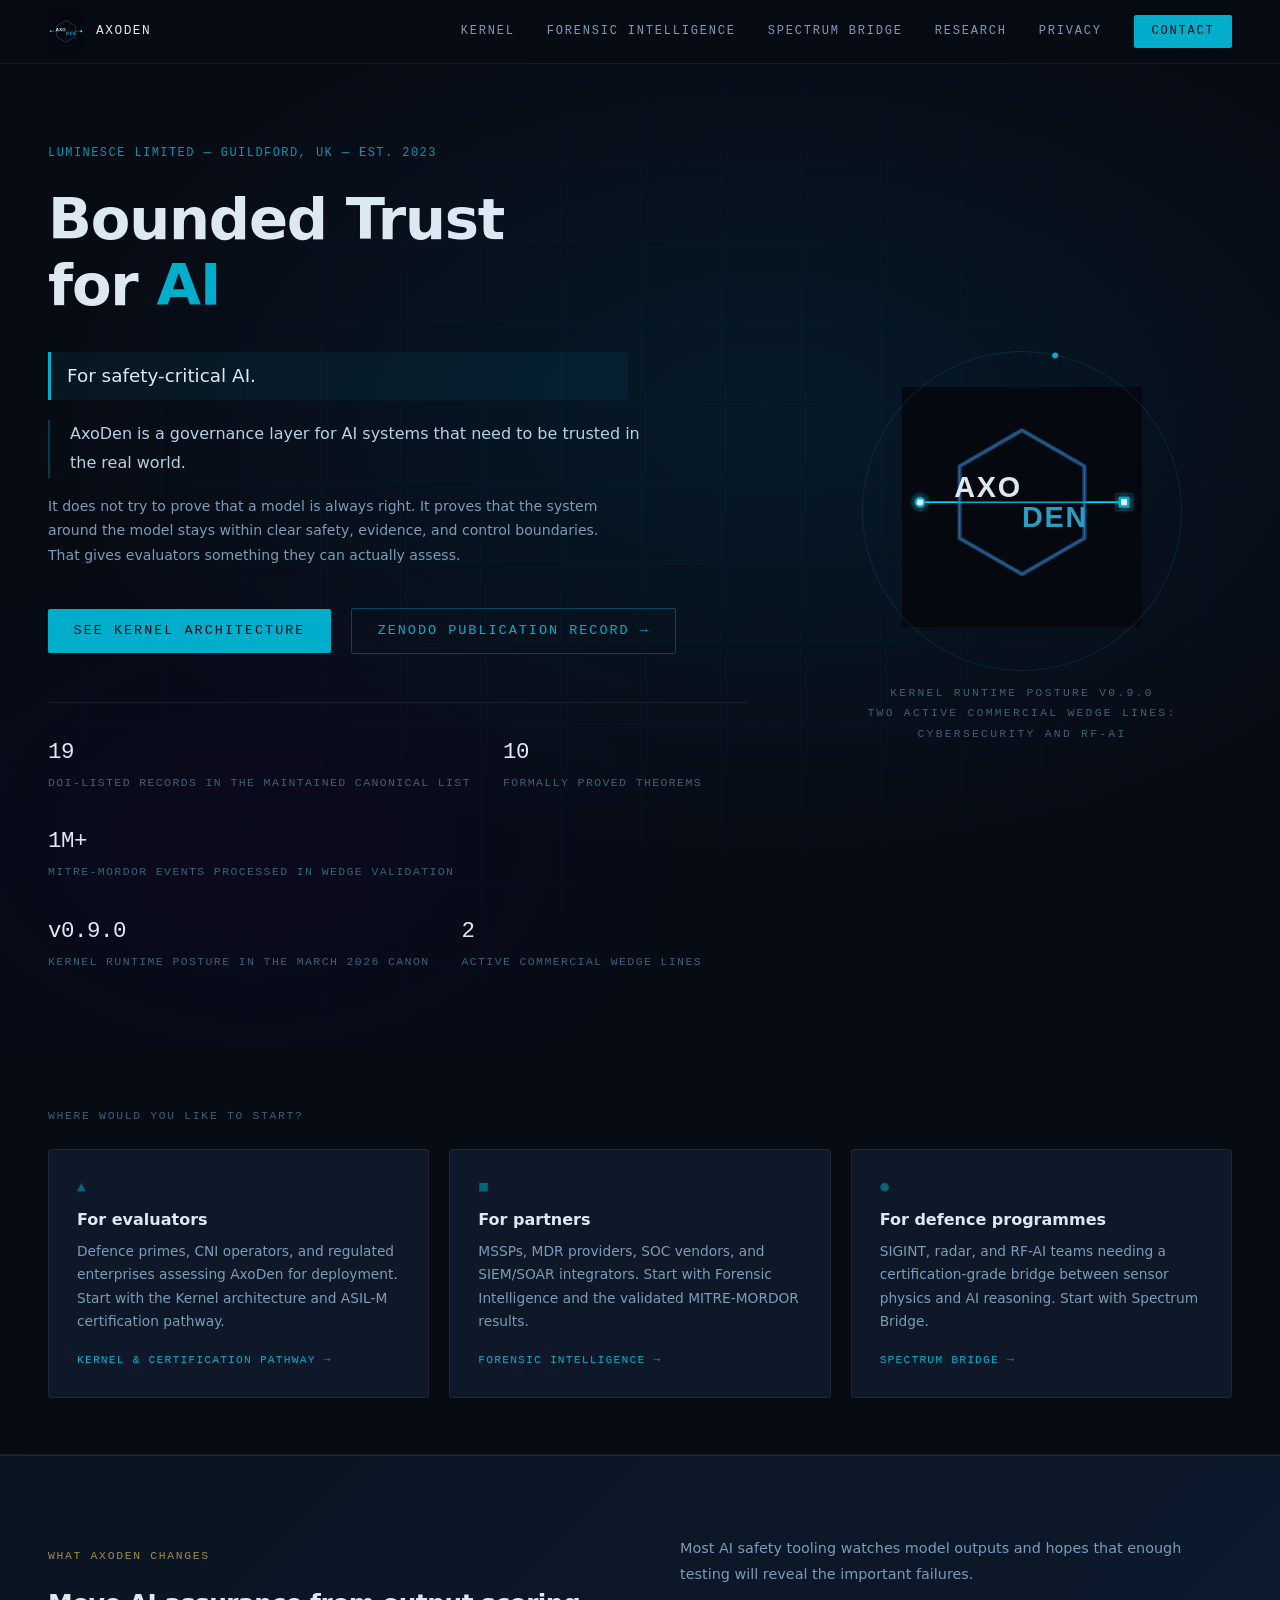
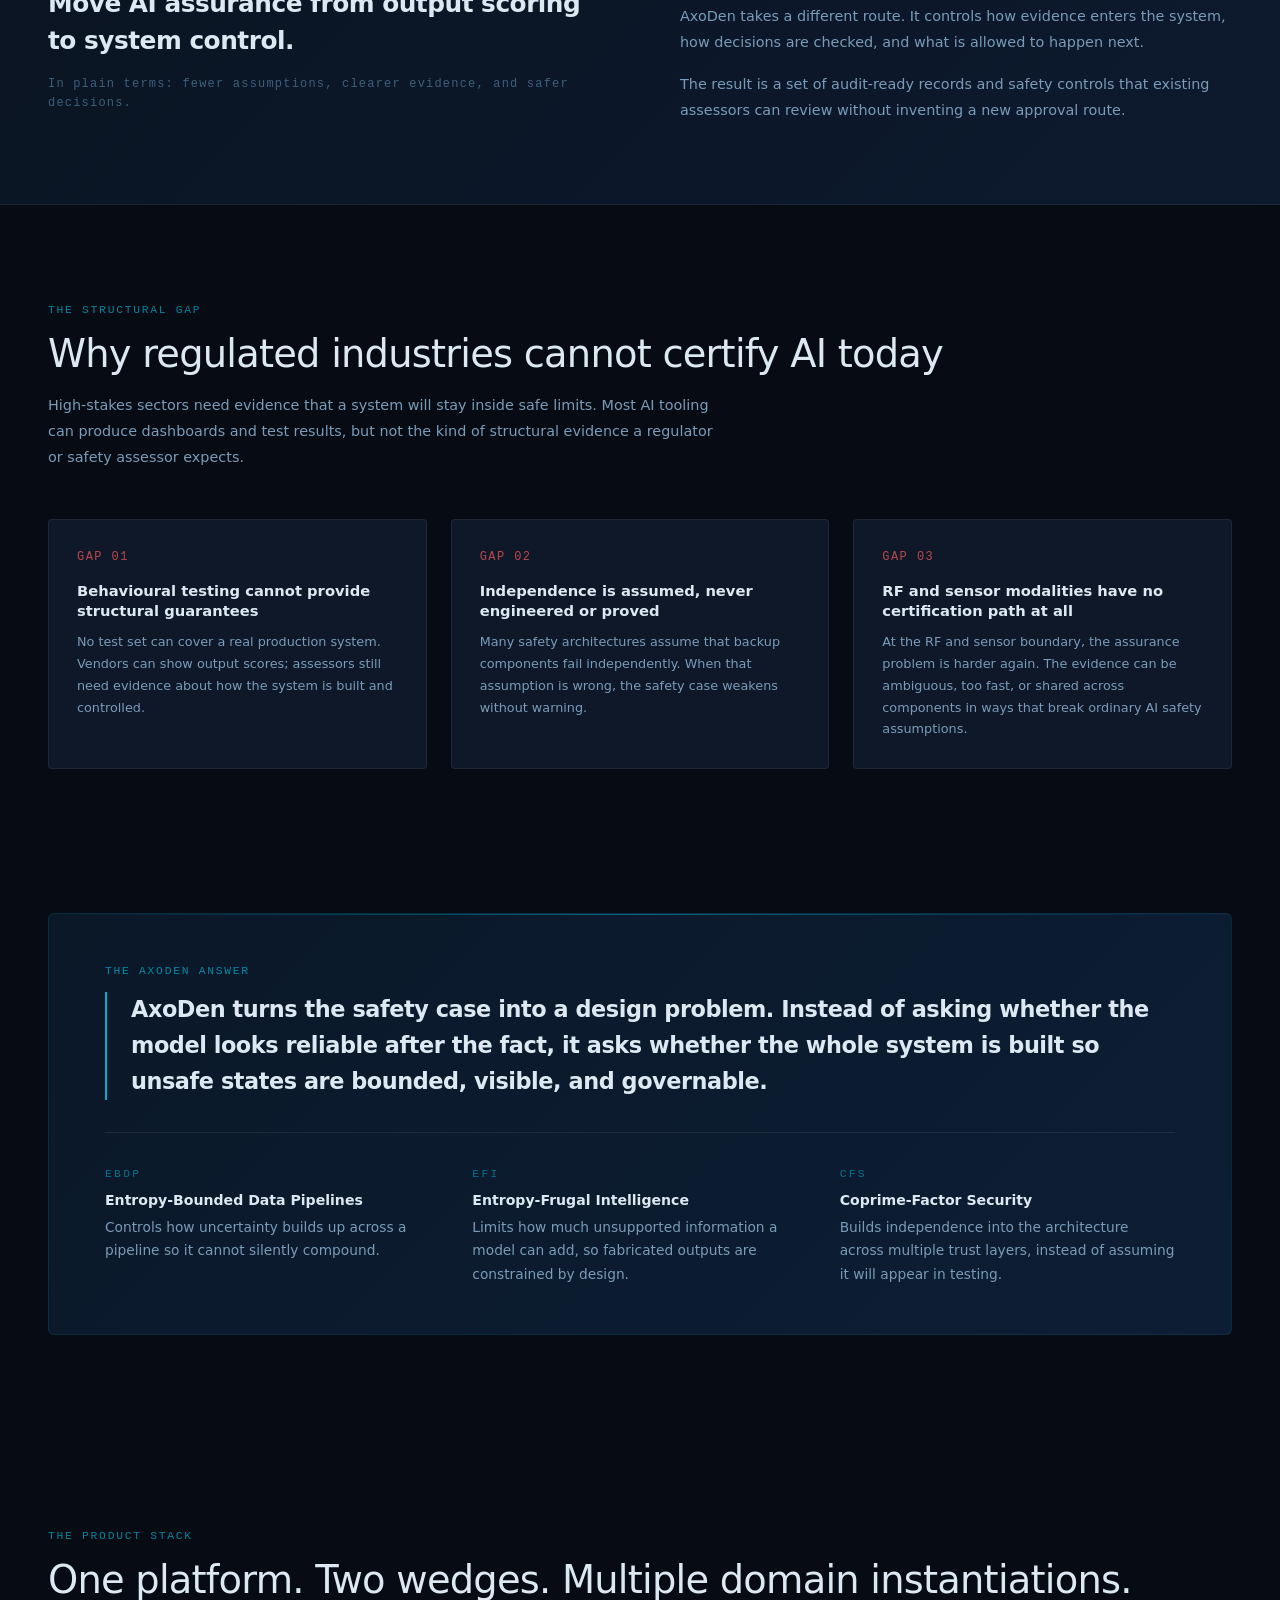
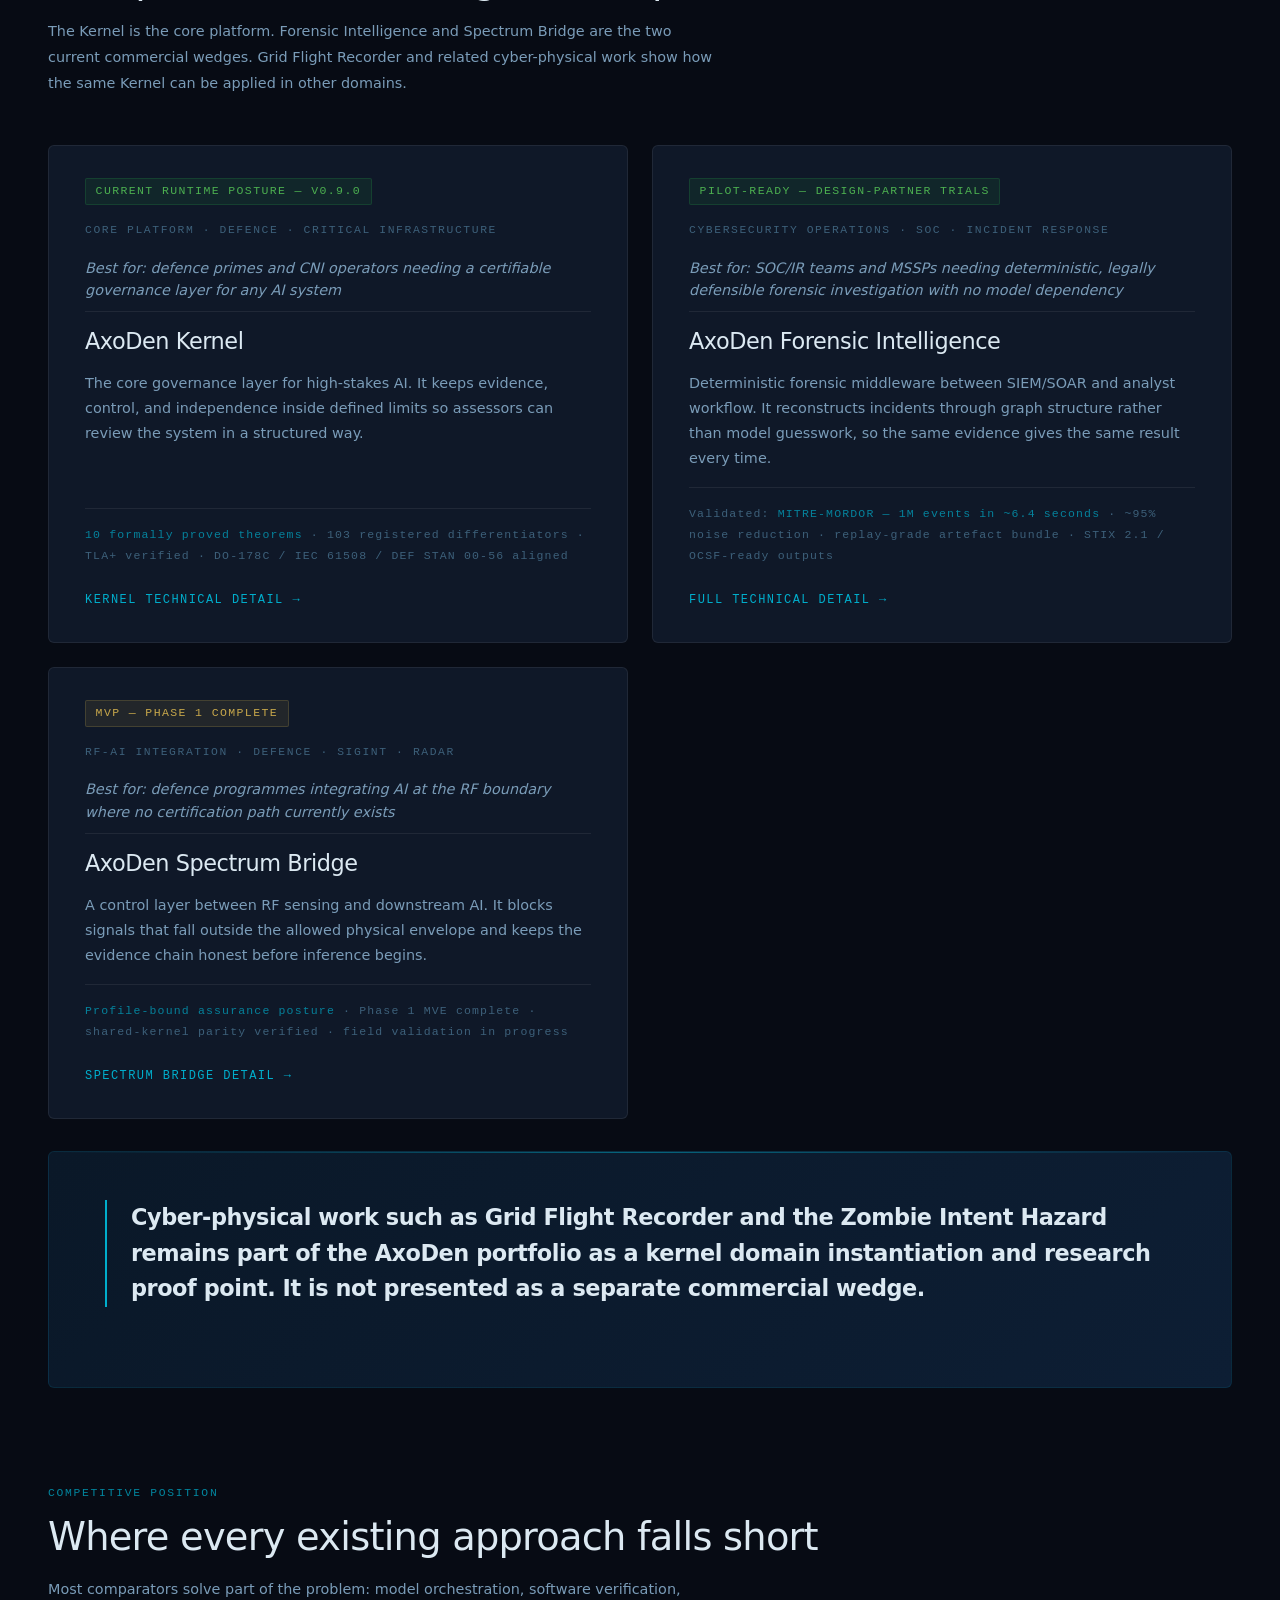
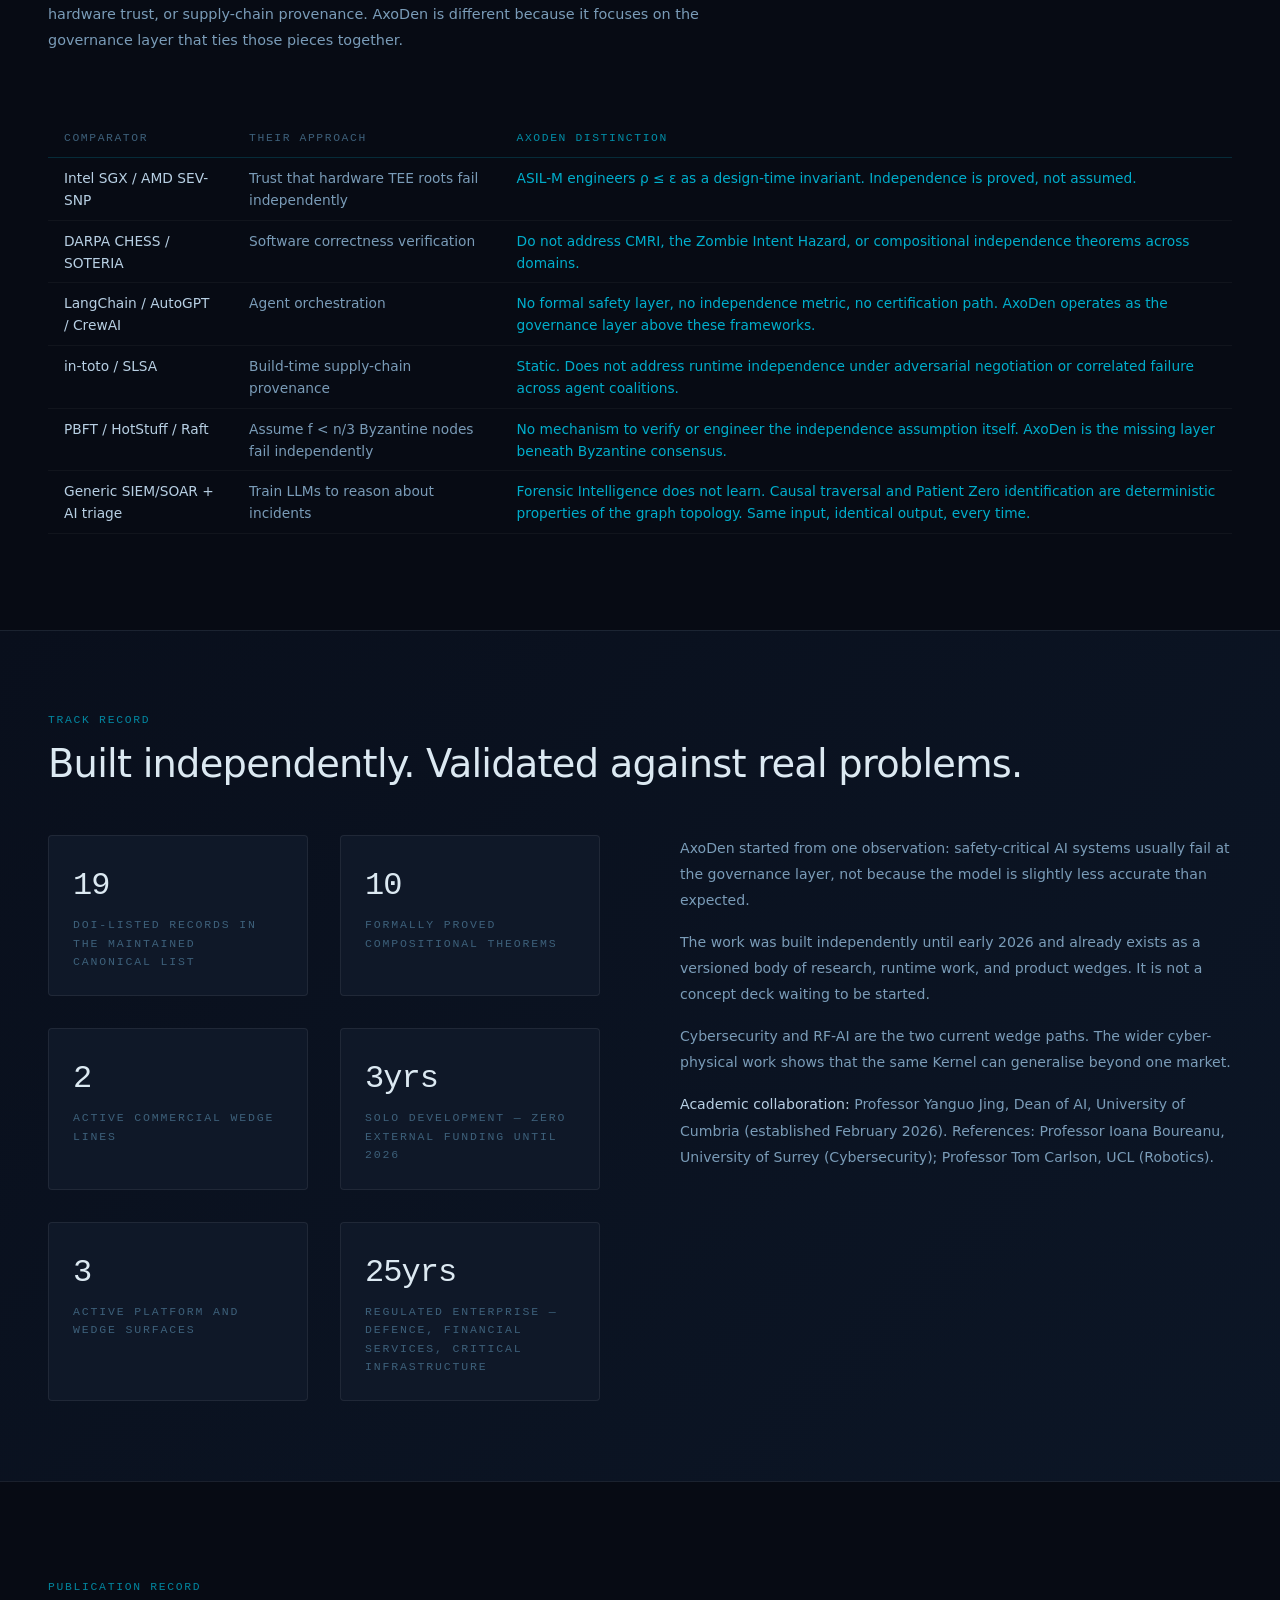
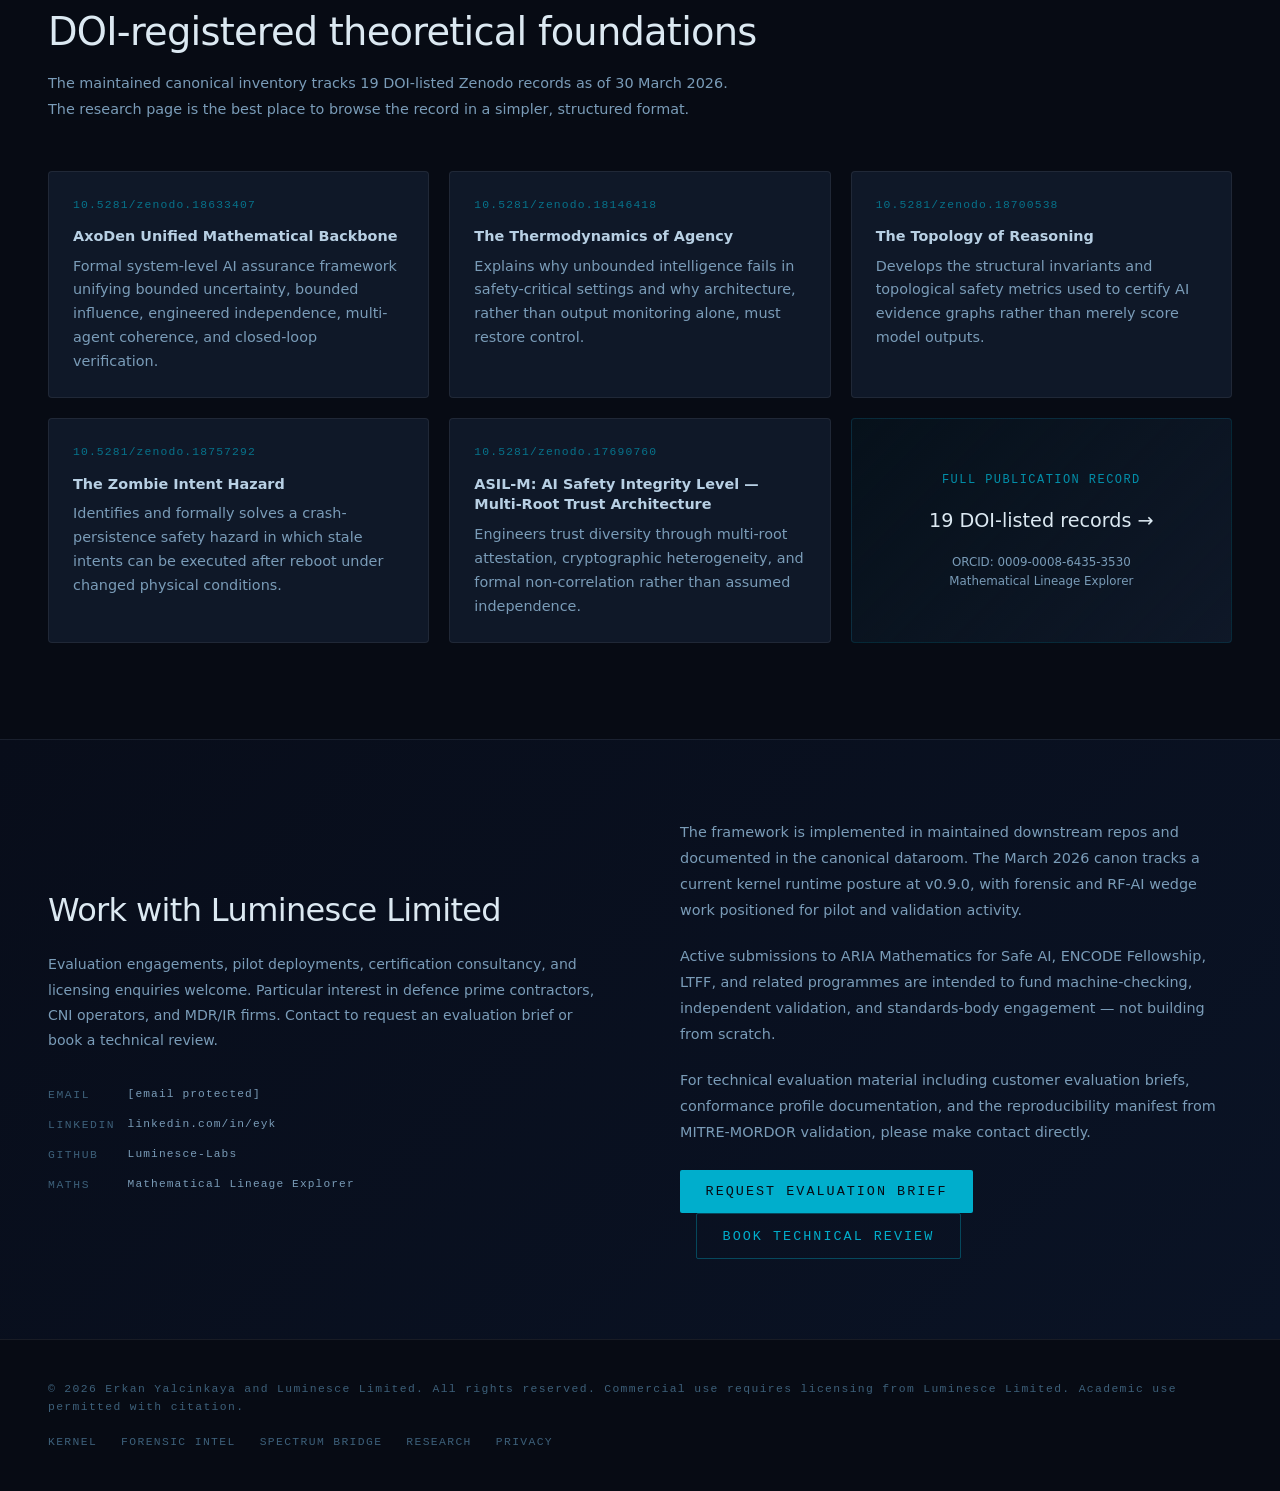
==== commit 3cdbd7a9: "Simplify homepage and Kernel copy for readability" ====
--- a/index.html
+++ b/index.html
@@ -3,8 +3,8 @@
 <head>
 <meta charset="UTF-8">
 <meta name="viewport" content="width=device-width, initial-scale=1.0">
-<title>AxoDen — Bounded Trust for AI | By Maths and Information Physics | Luminesce Limited</title>
-<meta name="description" content="AxoDen delivers bounded trust for AI by maths and information physics. Structural proof of governance for regulated industries, critical infrastructure, and high-stakes AI systems.">
+<title>AxoDen — Bounded Trust for High-Stakes AI | Luminesce Limited</title>
+<meta name="description" content="AxoDen is a governance layer for high-stakes AI. It helps regulated teams review evidence, control boundaries, and safety constraints around AI systems.">
 <link rel="icon" type="image/png" href="favicon-32.png">
 <style>
 /* Using system stacks to avoid broken asset references in the static deploy. */
@@ -620,12 +620,12 @@
       <h1 class="hero-h1">
         Bounded Trust<br>for <em>AI</em>
       </h1>
-      <p class="hero-category">By Maths and Information Physics.</p>
+      <p class="hero-category">For safety-critical AI.</p>
       <p class="hero-thesis">
-        The field needs what Shannon gave information theory: foundational mathematical definitions that make provable guarantees possible. Not more empirical tooling.
+        AxoDen is a governance layer for AI systems that need to be trusted in the real world.
       </p>
       <p class="hero-subthesis">
-        AxoDen delivers bounded trust for autonomous and high-stakes AI systems through structural proof rather than statistical testing of behaviour. Entropy budgets, independence scores, and topology certificates produce artefacts that safety assessors under DO-178C, IEC&nbsp;61508, and DEF&nbsp;STAN&nbsp;00-56 already know how to evaluate.
+        It does not try to prove that a model is always right. It proves that the system around the model stays within clear safety, evidence, and control boundaries. That gives evaluators something they can actually assess.
       </p>
       <div class="hero-actions">
         <a href="kernel.html" class="btn-primary">See kernel architecture</a>
@@ -634,9 +634,9 @@
       <div class="hero-stats">
         <div class="stat"><span class="stat-n">19</span><span class="stat-l">DOI-listed records in the maintained canonical list</span></div>
         <div class="stat"><span class="stat-n">10</span><span class="stat-l">Formally proved theorems</span></div>
-        <div class="stat"><span class="stat-n">1M+</span><span class="stat-l">MITRE-MORDOR events processed in current wedge validation</span></div>
+        <div class="stat"><span class="stat-n">1M+</span><span class="stat-l">MITRE-MORDOR events processed in wedge validation</span></div>
         <div class="stat"><span class="stat-n">v0.9.0</span><span class="stat-l">Kernel runtime posture in the March 2026 canon</span></div>
-        <div class="stat"><span class="stat-n">O(E)</span><span class="stat-l">Topology verification</span></div>
+        <div class="stat"><span class="stat-n">2</span><span class="stat-l">Active commercial wedge lines</span></div>
       </div>
     </div>
     <div class="hero-logo-panel">
@@ -695,18 +695,18 @@
   </div>
 </div>
 
-<!-- SHANNON / THESIS BAND -->
+<!-- WHAT AXODEN CHANGES -->
 <div class="shannon-band">
   <div class="shannon-inner">
     <div class="shannon-quote-wrap reveal">
-      <p class="shannon-kicker">The governing thesis</p>
-      <p class="shannon-quote">"The properties that determine whether AI reasoning is certifiable are topological invariants of the evidence graph &mdash; not statistics of model outputs."</p>
-      <p class="shannon-source">Yalcinkaya, E. (2026). ARIA Mathematics for Safe AI application. Luminesce Limited.</p>
+      <p class="shannon-kicker">What AxoDen changes</p>
+      <p class="shannon-quote">Move AI assurance from output scoring to system control.</p>
+      <p class="shannon-source">In plain terms: fewer assumptions, clearer evidence, and safer decisions.</p>
     </div>
     <div class="shannon-body reveal">
-      <p>Aviation software engineering resolved the testing problem fifty years ago. DO-178C requires <strong>structural proof of the design</strong> rather than exhaustive testing of outputs. AI safety has not made this transition.</p>
-      <p>AxoDen makes it. The framework does not prove individual models correct &mdash; that remains intractable at production scale. It proves the correctness of the <strong>governance architecture around the model</strong>. The kernel's guarantees are independent of which model is used inside it.</p>
-      <p>The result: entropy budgets, independence scores, topology certificates, and cryptographic ledger records &mdash; artefacts that existing safety assessors already know how to evaluate. <strong>No new certification path required.</strong></p>
+      <p>Most AI safety tooling watches model outputs and hopes that enough testing will reveal the important failures.</p>
+      <p>AxoDen takes a different route. It controls how evidence enters the system, how decisions are checked, and what is allowed to happen next.</p>
+      <p>The result is a set of audit-ready records and safety controls that existing assessors can review without inventing a new approval route.</p>
     </div>
   </div>
 </div>
@@ -716,23 +716,23 @@
   <div class="reveal">
     <p class="section-label">The structural gap</p>
     <h2 class="section-h2">Why regulated industries cannot certify AI today</h2>
-    <p class="section-sub">Regulators under the EU AI Act, ISO 26262, DO-178C, IEC 61508, and IEC 62304 require formal certification evidence for high-stakes AI. ISO/IEC TR 5469:2024 identifies the gap explicitly: no existing approach produces compositional independence certificates from structural proof rather than statistical testing.</p>
+    <p class="section-sub">High-stakes sectors need evidence that a system will stay inside safe limits. Most AI tooling can produce dashboards and test results, but not the kind of structural evidence a regulator or safety assessor expects.</p>
   </div>
   <div class="problem-grid">
     <div class="prob-card reveal">
       <p class="prob-icon">Gap 01</p>
       <p class="prob-title">Behavioural testing cannot provide structural guarantees</p>
-      <p class="prob-body">No finite test suite covers the input space of a real system. Vendors produce statistical dashboards. Assessors need structural certificates. The gap is categorical, not quantitative.</p>
+      <p class="prob-body">No test set can cover a real production system. Vendors can show output scores; assessors still need evidence about how the system is built and controlled.</p>
     </div>
     <div class="prob-card reveal">
       <p class="prob-icon">Gap 02</p>
       <p class="prob-title">Independence is assumed, never engineered or proved</p>
-      <p class="prob-body">Every multi-agent safety architecture implicitly assumes constituent nodes fail independently. When correlated failures occur, Byzantine assumptions break and audit chains are silently invalidated. No published framework produces a constructive independence certificate of this form — the gap is identified in the ARIA Mathematics for Safe AI programme call.</p>
+      <p class="prob-body">Many safety architectures assume that backup components fail independently. When that assumption is wrong, the safety case weakens without warning.</p>
     </div>
     <div class="prob-card reveal">
       <p class="prob-icon">Gap 03</p>
       <p class="prob-title">RF and sensor modalities have no certification path at all</p>
-      <p class="prob-body">The NASEM workshop on non-linguistic AI (August 2025) named four specific RF-AI integration barriers with no current solution: no natural token boundaries, throughput mismatch, Shannon-limit ambiguity, and common-mode failure risk.</p>
+      <p class="prob-body">At the RF and sensor boundary, the assurance problem is harder again. The evidence can be ambiguous, too fast, or shared across components in ways that break ordinary AI safety assumptions.</p>
     </div>
   </div>
 </section>
@@ -741,22 +741,22 @@
 <section class="section" style="padding-top:0">
   <div class="thesis-wrap reveal">
     <p class="section-label">The AxoDen answer</p>
-    <p class="thesis-statement">Every existing approach treats independence as something to be observed. AxoDen treats it as something to be engineered and proved. This is the distinction ARIA identifies as missing from the field.</p>
+    <p class="thesis-statement">AxoDen turns the safety case into a design problem. Instead of asking whether the model looks reliable after the fact, it asks whether the whole system is built so unsafe states are bounded, visible, and governable.</p>
     <div class="thesis-pillars">
       <div class="pillar">
         <p class="pillar-num">EBDP</p>
         <p class="pillar-name">Entropy-Bounded Data Pipelines</p>
-        <p class="pillar-body">Hard information-theoretic ceilings H(X<sub>k</sub>&nbsp;|&nbsp;X<sub>k-1</sub>) &le; H<sup>max</sup><sub>k</sub> on uncertainty accumulation at every pipeline stage. Uncertainty cannot silently compound.</p>
+        <p class="pillar-body">Controls how uncertainty builds up across a pipeline so it cannot silently compound.</p>
       </div>
       <div class="pillar">
         <p class="pillar-num">EFI</p>
         <p class="pillar-name">Entropy-Frugal Intelligence</p>
-        <p class="pillar-body">Stage-level influence bounds I(X<sub>k</sub>;&nbsp;M<sub>k</sub>) &le; &epsilon;<sub>k</sub> detect and reject fabricated outputs by bounding the information a model may introduce without evidential backing. Hallucinations are structurally bounded.</p>
+        <p class="pillar-body">Limits how much unsupported information a model can add, so fabricated outputs are constrained by design.</p>
       </div>
       <div class="pillar">
         <p class="pillar-num">CFS</p>
         <p class="pillar-name">Coprime-Factor Security</p>
-        <p class="pillar-body">Independence engineered across four orthogonal planes: cryptographic, vendor, supply-chain, and operational. CMRI := sup&nbsp;&rho;&#772;<sub>ij</sub>(&omega;) &le; 1 &minus; IS<sub>min</sub> + &epsilon;<sub>A</sub>. A design constraint, not a dashboard reading.</p>
+        <p class="pillar-body">Builds independence into the architecture across multiple trust layers, instead of assuming it will appear in testing.</p>
       </div>
     </div>
   </div>
@@ -767,7 +767,7 @@
   <div class="reveal">
     <p class="section-label">The product stack</p>
     <h2 class="section-h2">One platform. Two wedges. Multiple domain instantiations.</h2>
-    <p class="section-sub">AxoDen is a formal governance substrate for high-stakes AI. The Kernel is the core platform. Forensic Intelligence and Spectrum Bridge are the two active commercial wedges. Grid Flight Recorder and related cyber-physical work are domain instantiations of the same kernel, not separate product lines.</p>
+    <p class="section-sub">The Kernel is the core platform. Forensic Intelligence and Spectrum Bridge are the two current commercial wedges. Grid Flight Recorder and related cyber-physical work show how the same Kernel can be applied in other domains.</p>
   </div>
   <div class="product-tiles">
 
@@ -776,7 +776,7 @@
       <p class="ptile-domain">Core Platform &middot; Defence &middot; Critical Infrastructure</p>
       <p class="ptile-bestfor">Best for: defence primes and CNI operators needing a certifiable governance layer for any AI system</p>
       <p class="ptile-name">AxoDen Kernel</p>
-      <p class="ptile-body">The compositional safety kernel. Enforces entropy bounds, independence scores, and topology certificates across AI deployments. The maintained canon tracks Engine Room, runtime controls, ASIL-M, and topological certification as the core platform spine. Current implementation posture is tracked in downstream repos, with active conformance surfaces including forensic and spectrum deployments.</p>
+      <p class="ptile-body">The core governance layer for high-stakes AI. It keeps evidence, control, and independence inside defined limits so assessors can review the system in a structured way.</p>
       <p class="ptile-proof"><span>10 formally proved theorems</span> &middot; 103 registered differentiators &middot; TLA+ verified &middot; DO-178C / IEC 61508 / DEF STAN 00-56 aligned</p>
       <span class="ptile-link">Kernel technical detail &rarr;</span>
     </a>
@@ -786,7 +786,7 @@
       <p class="ptile-domain">Cybersecurity Operations &middot; SOC &middot; Incident Response</p>
       <p class="ptile-bestfor">Best for: SOC/IR teams and MSSPs needing deterministic, legally defensible forensic investigation with no model dependency</p>
       <p class="ptile-name">AxoDen Forensic Intelligence</p>
-      <p class="ptile-body">Deterministic forensic middleware between SIEM/SOAR and analyst workflow. The forensic reasoning capability is innate &mdash; built into a graph-native World Graph architecture. The system does not learn to find Patient Zero. Graph topology makes causal traversal, temporal separation, and lateral movement detection a deterministic property of the design. No model retraining required.</p>
+      <p class="ptile-body">Deterministic forensic middleware between SIEM/SOAR and analyst workflow. It reconstructs incidents through graph structure rather than model guesswork, so the same evidence gives the same result every time.</p>
       <p class="ptile-proof">Validated: <span>MITRE-MORDOR &mdash; 1M events in ~6.4 seconds</span> &middot; ~95% noise reduction &middot; replay-grade artefact bundle &middot; STIX 2.1 / OCSF-ready outputs</p>
       <span class="ptile-link">Full technical detail &rarr;</span>
     </a>
@@ -796,7 +796,7 @@
       <p class="ptile-domain">RF-AI Integration &middot; Defence &middot; SIGINT &middot; Radar</p>
       <p class="ptile-bestfor">Best for: defence programmes integrating AI at the RF boundary where no certification path currently exists</p>
       <p class="ptile-name">AxoDen Spectrum Bridge</p>
-      <p class="ptile-body">The missing certification layer at the RF-to-AI boundary. Physics-informed pre-gates enforce a four-state operating envelope (NOMINAL / DEGRADED / SAFE_MODE / HALT). The system cannot silently emit evidence beyond its physical capability. Addresses the four NASEM-identified RF-AI barriers: token boundaries, throughput mismatch, Shannon-limit ambiguity, and common-mode failure risk.</p>
+      <p class="ptile-body">A control layer between RF sensing and downstream AI. It blocks signals that fall outside the allowed physical envelope and keeps the evidence chain honest before inference begins.</p>
       <p class="ptile-proof"><span>Profile-bound assurance posture</span> &middot; Phase 1 MVE complete &middot; shared-kernel parity verified &middot; field validation in progress</p>
       <span class="ptile-link">Spectrum Bridge detail &rarr;</span>
     </a>
@@ -812,7 +812,7 @@
   <div class="reveal">
     <p class="section-label">Competitive position</p>
     <h2 class="section-h2">Where every existing approach falls short</h2>
-    <p class="section-sub">Every existing framework in this comparison treats independence as something to observe rather than to engineer and prove. The distinction is categorical, and it is the basis of the ARIA programme call.</p>
+    <p class="section-sub">Most comparators solve part of the problem: model orchestration, software verification, hardware trust, or supply-chain provenance. AxoDen is different because it focuses on the governance layer that ties those pieces together.</p>
   </div>
   <div class="comp-wrap reveal">
     <table class="comp-table">
@@ -863,8 +863,8 @@
 <div class="cred-band">
   <div class="cred-inner">
     <div class="reveal">
-      <p class="section-label">Track record</p>
-      <h2 class="section-h2">Built independently. Validated against real problems.</h2>
+    <p class="section-label">Track record</p>
+    <h2 class="section-h2">Built independently. Validated against real problems.</h2>
     </div>
     <div class="cred-grid">
       <div class="cred-numbers">
@@ -876,10 +876,9 @@
         <div class="cred-num reveal"><p class="cred-n">25yrs</p><p class="cred-l">Regulated enterprise &mdash; defence, financial services, critical infrastructure</p></div>
       </div>
       <div class="cred-story reveal">
-        <p>AxoDen was built from a concrete observation: <strong>safety-critical AI deployments consistently fail at the governance layer, not the model layer.</strong> Red-teaming, constitutional AI, and runtime monitoring all detect failure. AxoDen is designed to prevent it.</p>
-        <p>The work was built entirely in evenings and weekends alongside a full-time consulting contract until January 2026, without institutional support or external funding. The result is a coherent, versioned body of work with a stable platform nucleus and two active wedge lines &mdash; not a proposal for work that might be done.</p>
-        <p>The theoretical foundations already exist. They are DOI-registered, version-controlled, and linked to active downstream runtime work, with current implementation posture tracked in the March 2026 canon. Active submissions to ARIA Mathematics for Safe AI, ENCODE Fellowship, LTFF, and related programmes are intended to fund machine-checking, independent validation, and standards-body engagement.</p>
-        <p>The domain breadth remains important, but it now serves a clearer portfolio structure. Cybersecurity and RF-AI are the two active wedge paths. Microgrids, industrial control, medical devices, autonomous vehicles, and related cyber-physical systems remain evidence that the kernel generalises beyond a single market.</p>
+        <p>AxoDen started from one observation: safety-critical AI systems usually fail at the governance layer, not because the model is slightly less accurate than expected.</p>
+        <p>The work was built independently until early 2026 and already exists as a versioned body of research, runtime work, and product wedges. It is not a concept deck waiting to be started.</p>
+        <p>Cybersecurity and RF-AI are the two current wedge paths. The wider cyber-physical work shows that the same Kernel can generalise beyond one market.</p>
         <p><strong>Academic collaboration:</strong> Professor Yanguo Jing, Dean of AI, University of Cumbria (established February 2026). References: Professor Ioana Boureanu, University of Surrey (Cybersecurity); Professor Tom Carlson, UCL (Robotics).</p>
       </div>
     </div>
@@ -891,7 +890,7 @@
   <div class="reveal">
     <p class="section-label">Publication record</p>
     <h2 class="section-h2">DOI-registered theoretical foundations</h2>
-    <p class="section-sub">The maintained canonical inventory tracks 19 DOI-listed Zenodo records as of 30 March 2026. All prior art is dated and registered. Patent evaluation is in progress across 8 identified clusters and 47 high-potential differentiators.</p>
+    <p class="section-sub">The maintained canonical inventory tracks 19 DOI-listed Zenodo records as of 30 March 2026. The research page is the best place to browse the record in a simpler, structured format.</p>
   </div>
   <div class="research-strip">
     <a href="https://doi.org/10.5281/zenodo.18633407" target="_blank" class="rstrip-card reveal">
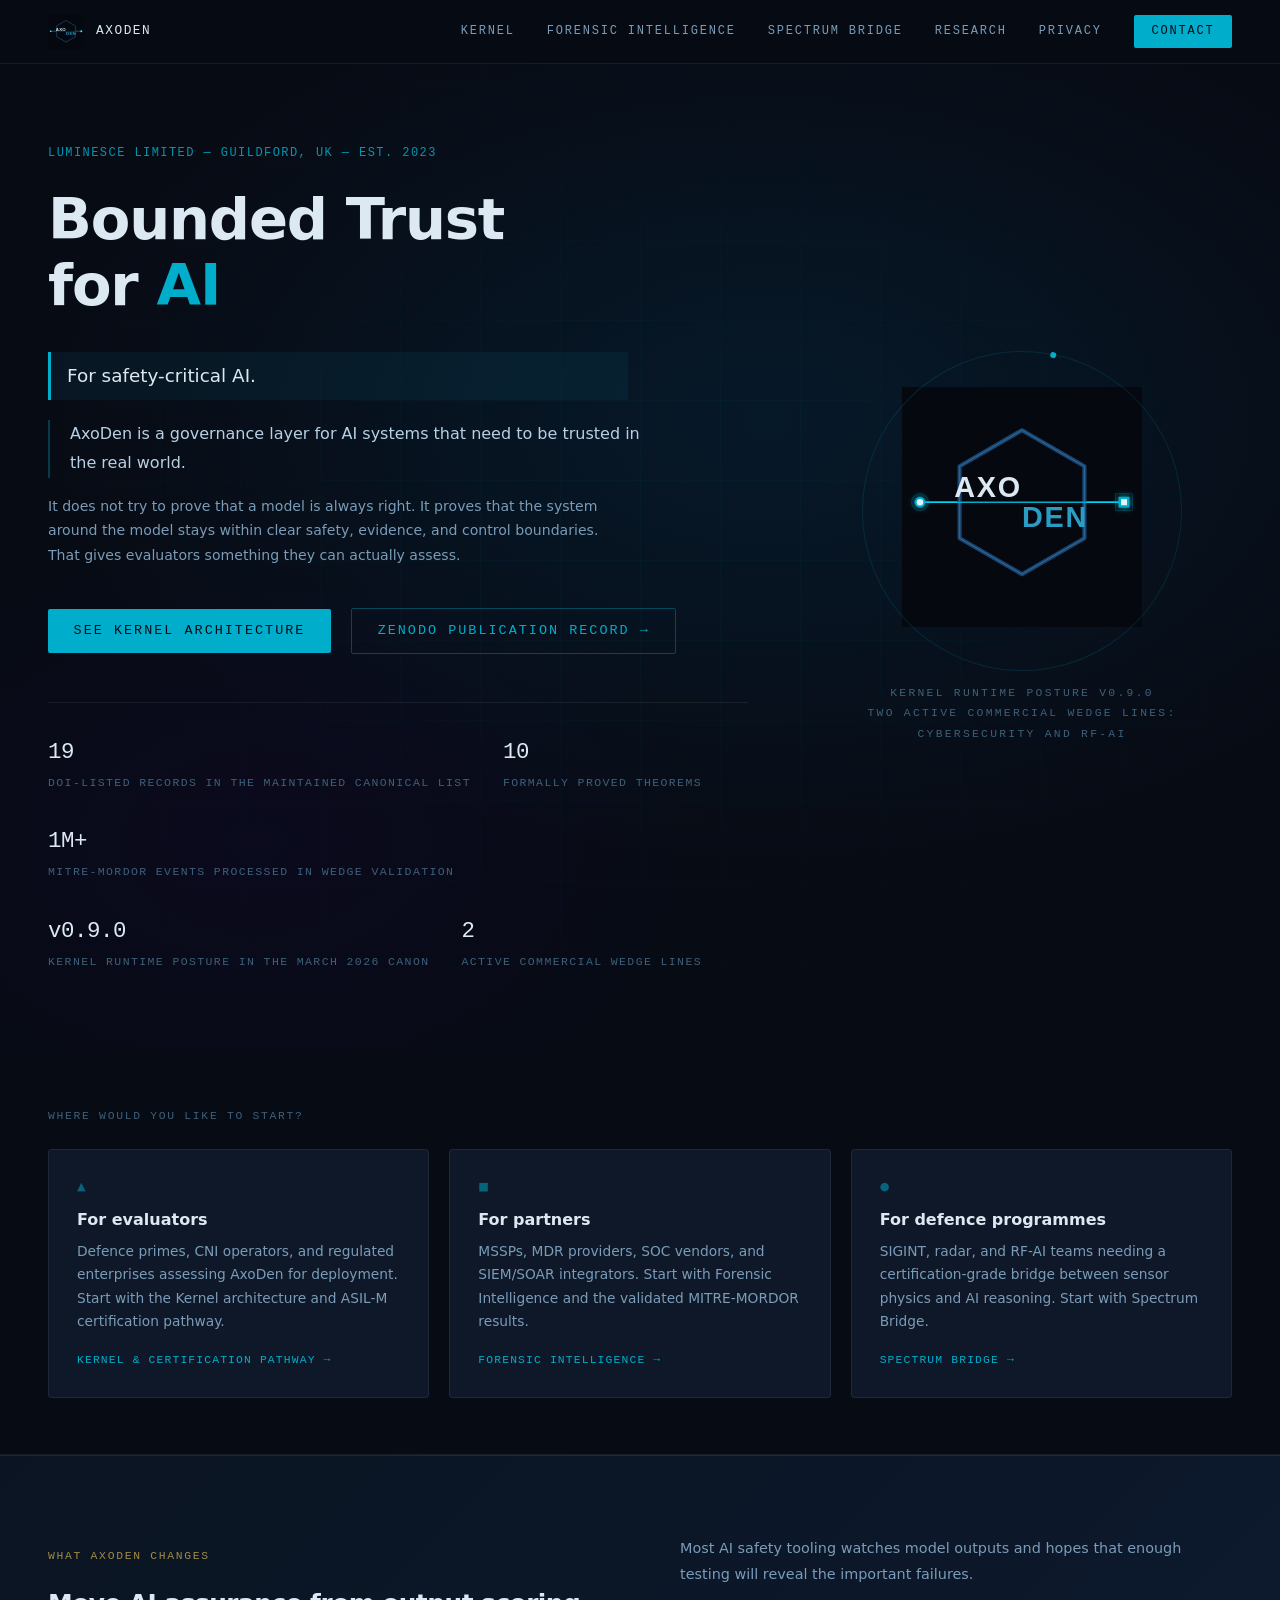
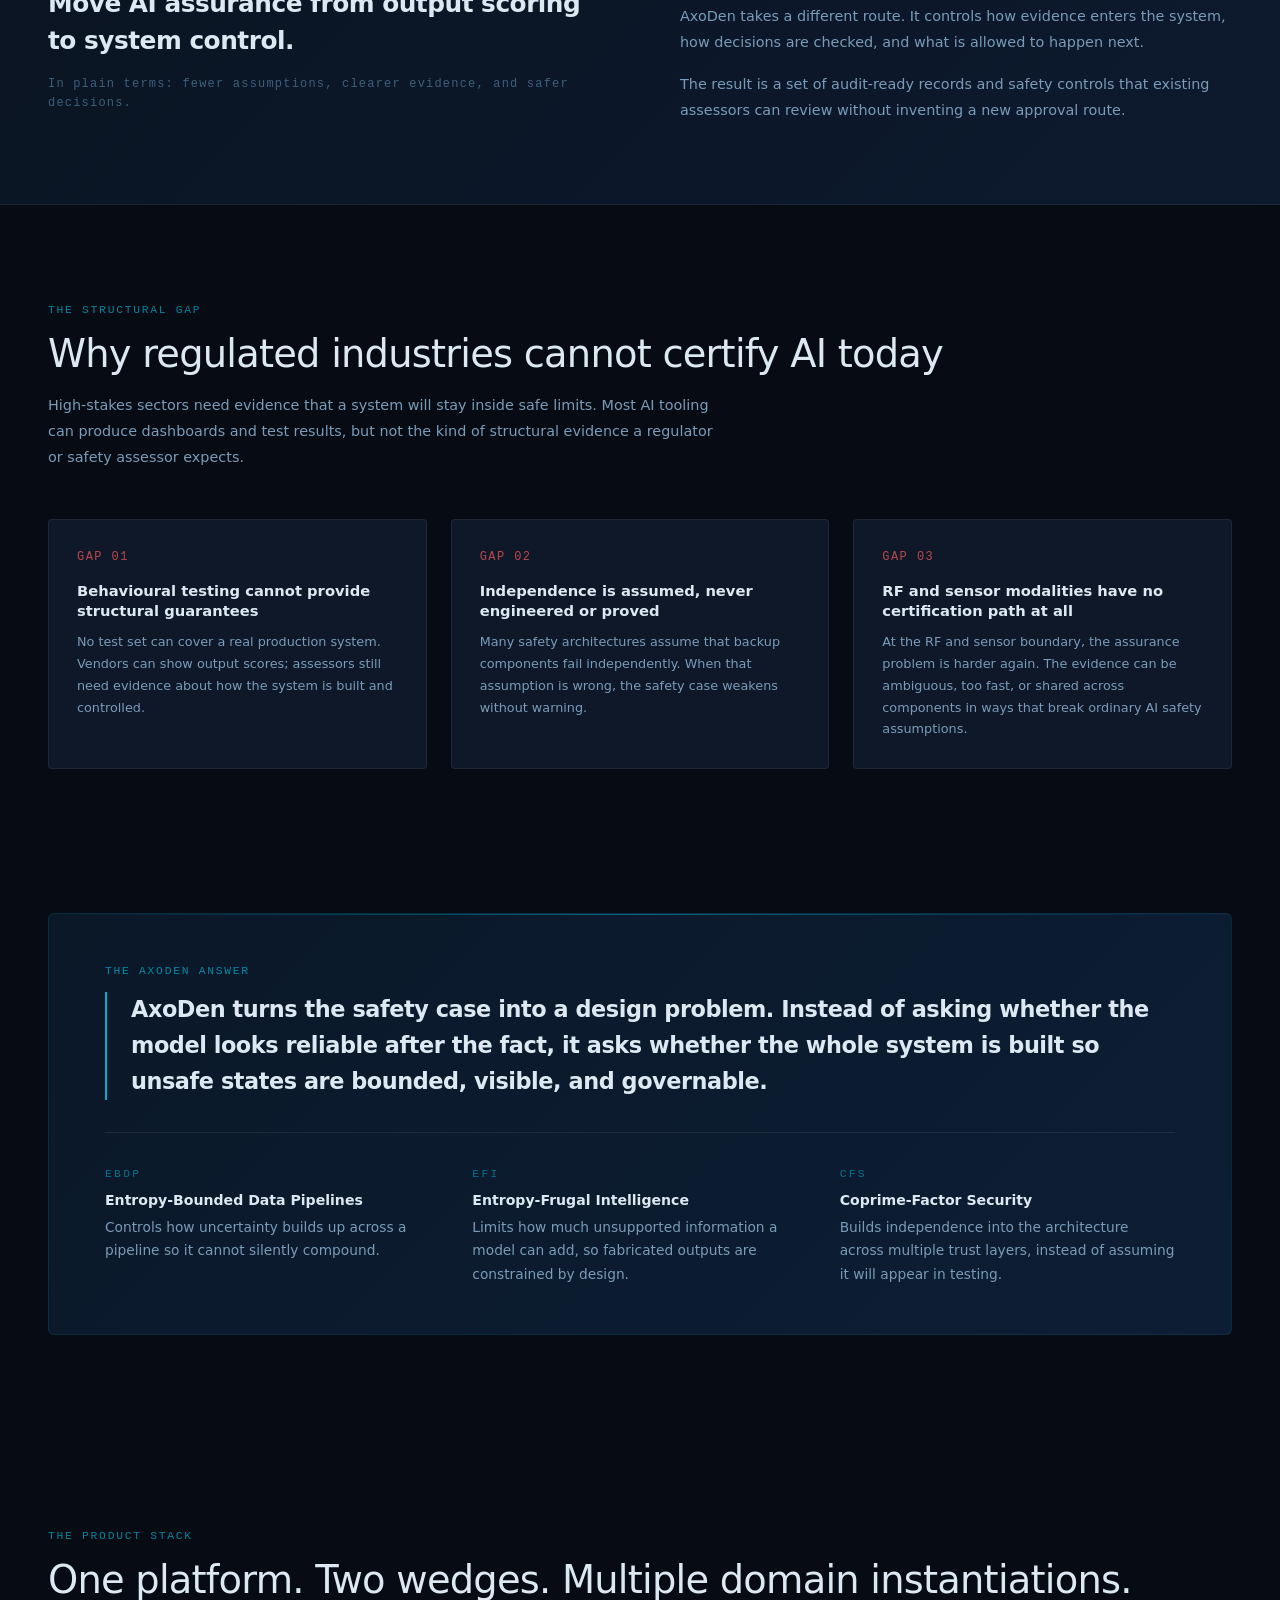
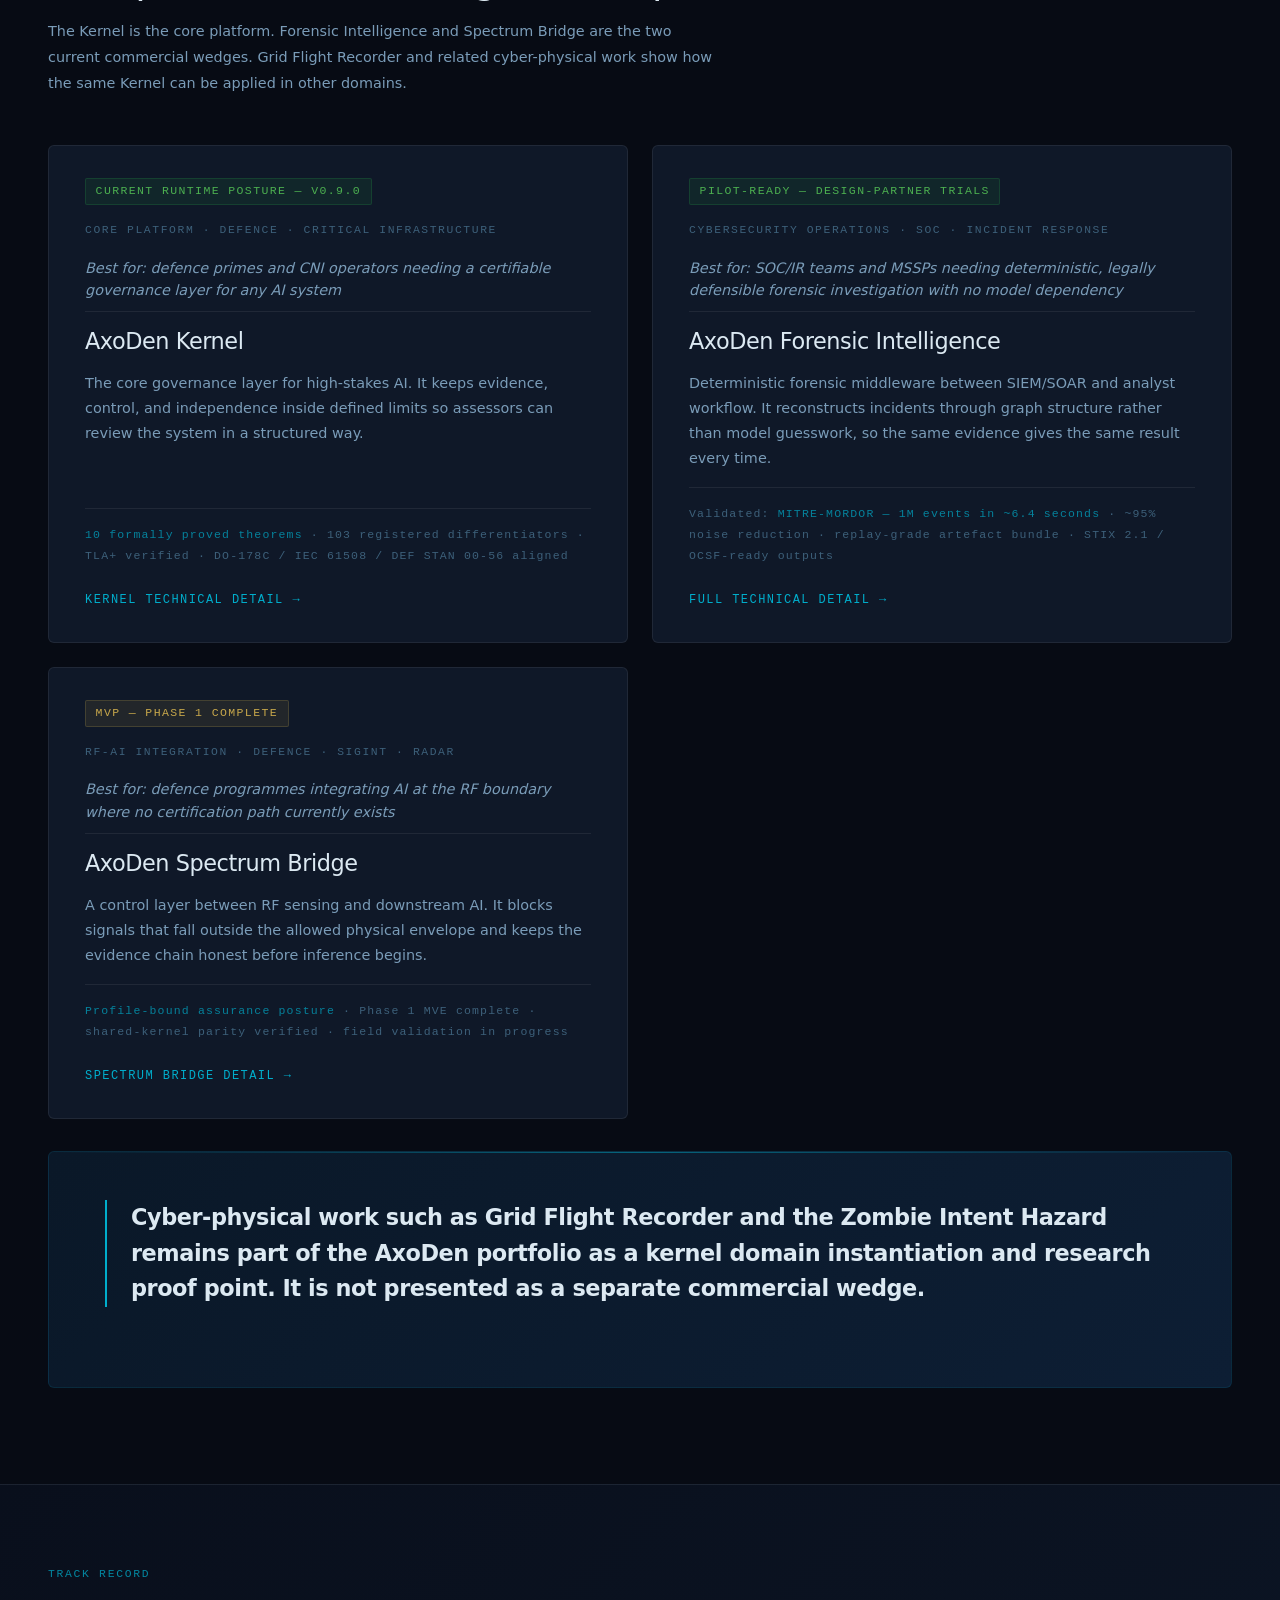
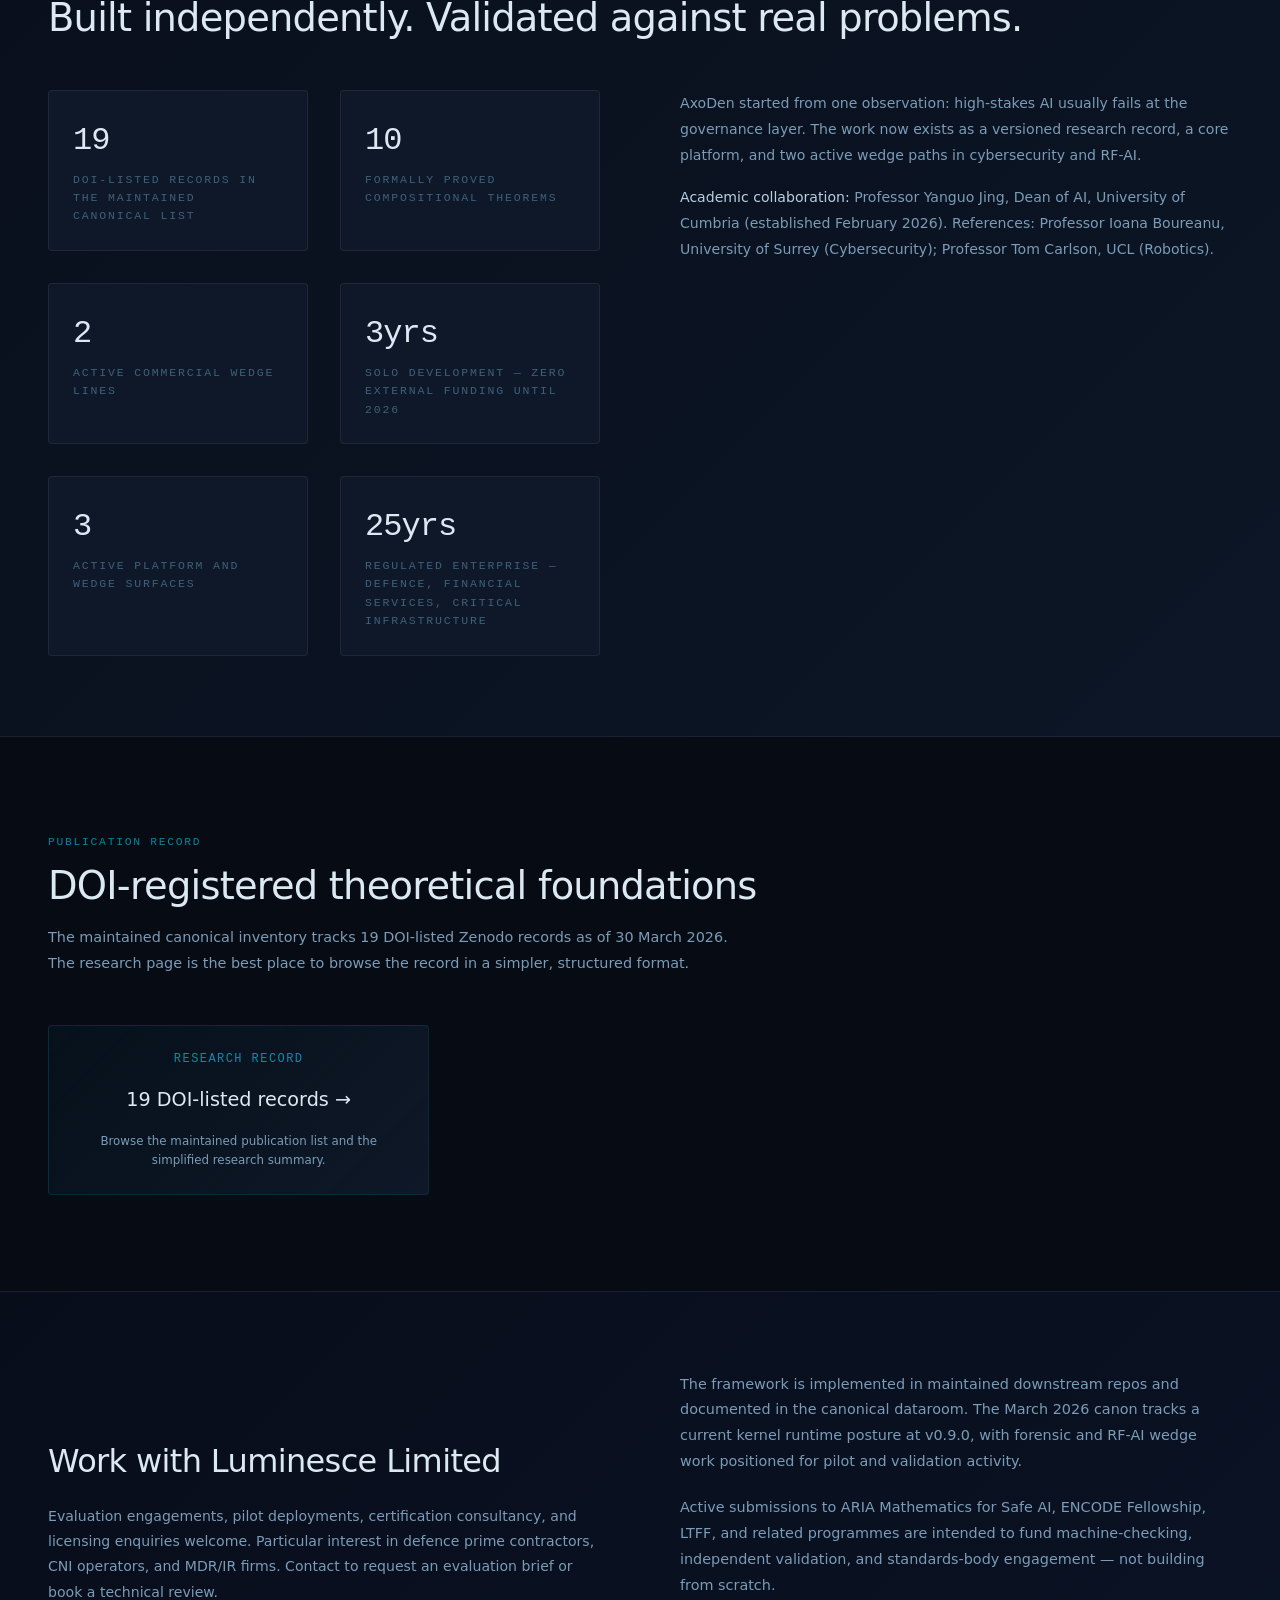
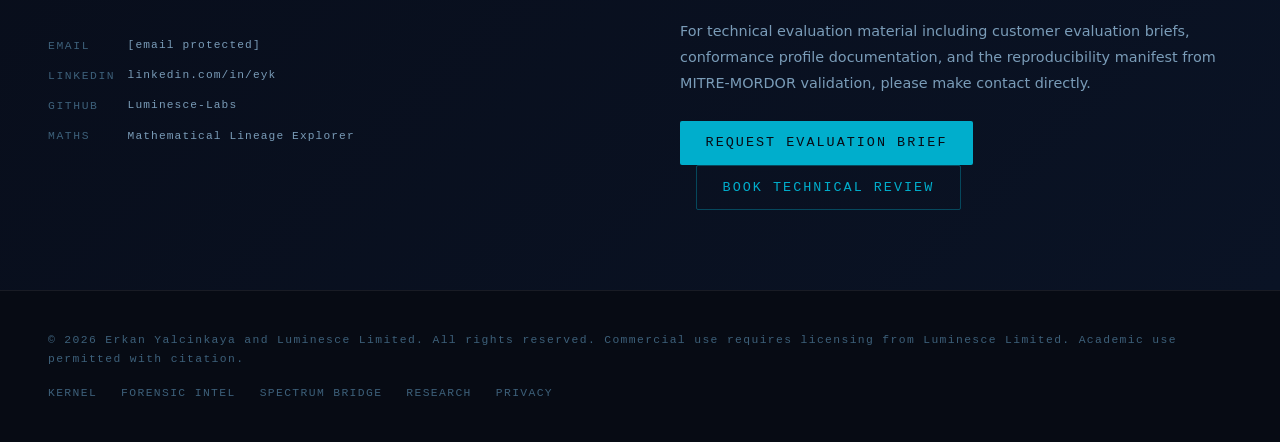
==== commit 9ef4a103: "Trim homepage and Kernel content" ====
--- a/index.html
+++ b/index.html
@@ -807,64 +807,12 @@
   </div>
 </section>
 
-<!-- COMPETITOR DISPLACEMENT -->
-<section class="section" style="padding-top:0" id="differentiation">
-  <div class="reveal">
-    <p class="section-label">Competitive position</p>
-    <h2 class="section-h2">Where every existing approach falls short</h2>
-    <p class="section-sub">Most comparators solve part of the problem: model orchestration, software verification, hardware trust, or supply-chain provenance. AxoDen is different because it focuses on the governance layer that ties those pieces together.</p>
-  </div>
-  <div class="comp-wrap reveal">
-    <table class="comp-table">
-      <thead>
-        <tr>
-          <th>Comparator</th>
-          <th>Their approach</th>
-          <th>AxoDen distinction</th>
-        </tr>
-      </thead>
-      <tbody>
-        <tr>
-          <td>Intel SGX / AMD SEV-SNP</td>
-          <td>Trust that hardware TEE roots fail independently</td>
-          <td><em>ASIL-M engineers &rho; &le; &epsilon; as a design-time invariant. Independence is proved, not assumed.</em></td>
-        </tr>
-        <tr>
-          <td>DARPA CHESS / SOTERIA</td>
-          <td>Software correctness verification</td>
-          <td><em>Do not address CMRI, the Zombie Intent Hazard, or compositional independence theorems across domains.</em></td>
-        </tr>
-        <tr>
-          <td>LangChain / AutoGPT / CrewAI</td>
-          <td>Agent orchestration</td>
-          <td><em>No formal safety layer, no independence metric, no certification path. AxoDen operates as the governance layer above these frameworks.</em></td>
-        </tr>
-        <tr>
-          <td>in-toto / SLSA</td>
-          <td>Build-time supply-chain provenance</td>
-          <td><em>Static. Does not address runtime independence under adversarial negotiation or correlated failure across agent coalitions.</em></td>
-        </tr>
-        <tr>
-          <td>PBFT / HotStuff / Raft</td>
-          <td>Assume f &lt; n/3 Byzantine nodes fail independently</td>
-          <td><em>No mechanism to verify or engineer the independence assumption itself. AxoDen is the missing layer beneath Byzantine consensus.</em></td>
-        </tr>
-        <tr>
-          <td>Generic SIEM/SOAR + AI triage</td>
-          <td>Train LLMs to reason about incidents</td>
-          <td><em>Forensic Intelligence does not learn. Causal traversal and Patient Zero identification are deterministic properties of the graph topology. Same input, identical output, every time.</em></td>
-        </tr>
-      </tbody>
-    </table>
-  </div>
-</section>
-
 <!-- CREDENTIALS BAND -->
 <div class="cred-band">
   <div class="cred-inner">
     <div class="reveal">
-    <p class="section-label">Track record</p>
-    <h2 class="section-h2">Built independently. Validated against real problems.</h2>
+      <p class="section-label">Track record</p>
+      <h2 class="section-h2">Built independently. Validated against real problems.</h2>
     </div>
     <div class="cred-grid">
       <div class="cred-numbers">
@@ -876,9 +824,7 @@
         <div class="cred-num reveal"><p class="cred-n">25yrs</p><p class="cred-l">Regulated enterprise &mdash; defence, financial services, critical infrastructure</p></div>
       </div>
       <div class="cred-story reveal">
-        <p>AxoDen started from one observation: safety-critical AI systems usually fail at the governance layer, not because the model is slightly less accurate than expected.</p>
-        <p>The work was built independently until early 2026 and already exists as a versioned body of research, runtime work, and product wedges. It is not a concept deck waiting to be started.</p>
-        <p>Cybersecurity and RF-AI are the two current wedge paths. The wider cyber-physical work shows that the same Kernel can generalise beyond one market.</p>
+        <p>AxoDen started from one observation: high-stakes AI usually fails at the governance layer. The work now exists as a versioned research record, a core platform, and two active wedge paths in cybersecurity and RF-AI.</p>
         <p><strong>Academic collaboration:</strong> Professor Yanguo Jing, Dean of AI, University of Cumbria (established February 2026). References: Professor Ioana Boureanu, University of Surrey (Cybersecurity); Professor Tom Carlson, UCL (Robotics).</p>
       </div>
     </div>
@@ -893,35 +839,10 @@
     <p class="section-sub">The maintained canonical inventory tracks 19 DOI-listed Zenodo records as of 30 March 2026. The research page is the best place to browse the record in a simpler, structured format.</p>
   </div>
   <div class="research-strip">
-    <a href="https://doi.org/10.5281/zenodo.18633407" target="_blank" class="rstrip-card reveal">
-      <p class="rstrip-doi">10.5281/zenodo.18633407</p>
-      <p class="rstrip-title">AxoDen Unified Mathematical Backbone</p>
-      <p class="rstrip-desc">Formal system-level AI assurance framework unifying bounded uncertainty, bounded influence, engineered independence, multi-agent coherence, and closed-loop verification.</p>
-    </a>
-    <a href="https://doi.org/10.5281/zenodo.18146418" target="_blank" class="rstrip-card reveal">
-      <p class="rstrip-doi">10.5281/zenodo.18146418</p>
-      <p class="rstrip-title">The Thermodynamics of Agency</p>
-      <p class="rstrip-desc">Explains why unbounded intelligence fails in safety-critical settings and why architecture, rather than output monitoring alone, must restore control.</p>
-    </a>
-    <a href="https://doi.org/10.5281/zenodo.18700538" target="_blank" class="rstrip-card reveal">
-      <p class="rstrip-doi">10.5281/zenodo.18700538</p>
-      <p class="rstrip-title">The Topology of Reasoning</p>
-      <p class="rstrip-desc">Develops the structural invariants and topological safety metrics used to certify AI evidence graphs rather than merely score model outputs.</p>
-    </a>
-    <a href="https://doi.org/10.5281/zenodo.18757292" target="_blank" class="rstrip-card reveal">
-      <p class="rstrip-doi">10.5281/zenodo.18757292</p>
-      <p class="rstrip-title">The Zombie Intent Hazard</p>
-      <p class="rstrip-desc">Identifies and formally solves a crash-persistence safety hazard in which stale intents can be executed after reboot under changed physical conditions.</p>
-    </a>
-    <a href="https://doi.org/10.5281/zenodo.17690760" target="_blank" class="rstrip-card reveal">
-      <p class="rstrip-doi">10.5281/zenodo.17690760</p>
-      <p class="rstrip-title">ASIL-M: AI Safety Integrity Level &mdash; Multi-Root Trust Architecture</p>
-      <p class="rstrip-desc">Engineers trust diversity through multi-root attestation, cryptographic heterogeneity, and formal non-correlation rather than assumed independence.</p>
-    </a>
     <a href="research.html" class="rstrip-card reveal" style="border-color:rgba(0,174,204,0.15);background:linear-gradient(135deg,rgba(0,174,204,0.04),var(--bg-card));display:flex;flex-direction:column;justify-content:center;align-items:center;text-align:center;gap:1rem">
-      <p style="font-family:var(--mono);font-size:0.75rem;letter-spacing:0.12em;text-transform:uppercase;color:var(--cyan);opacity:0.8">Full publication record</p>
+      <p style="font-family:var(--mono);font-size:0.75rem;letter-spacing:0.12em;text-transform:uppercase;color:var(--cyan);opacity:0.8">Research record</p>
       <p style="font-family:var(--serif);font-size:1.2rem;color:var(--text-h)">19 DOI-listed records &rarr;</p>
-      <p style="font-size:0.74rem;color:var(--text-m)">ORCID: 0009-0008-6435-3530<br>Mathematical Lineage Explorer</p>
+      <p style="font-size:0.74rem;color:var(--text-m)">Browse the maintained publication list and the simplified research summary.</p>
     </a>
   </div>
 </section>
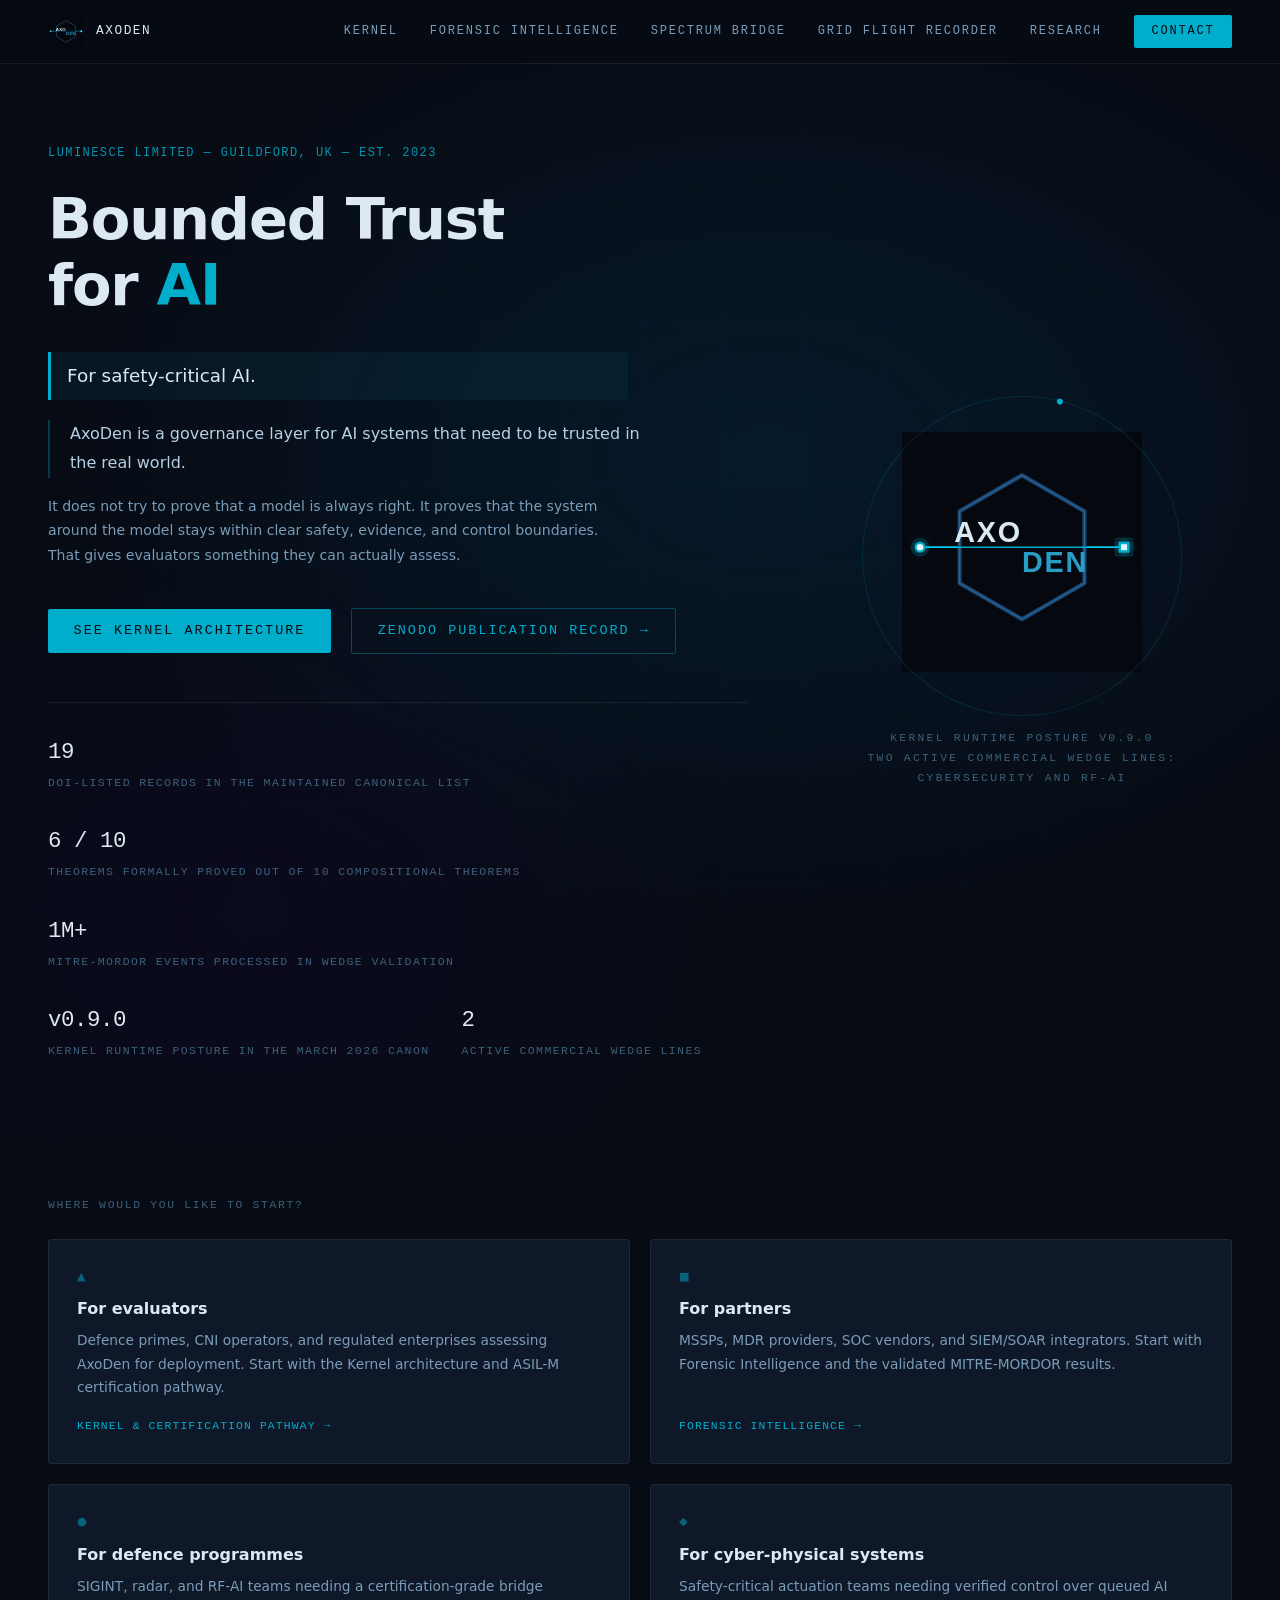
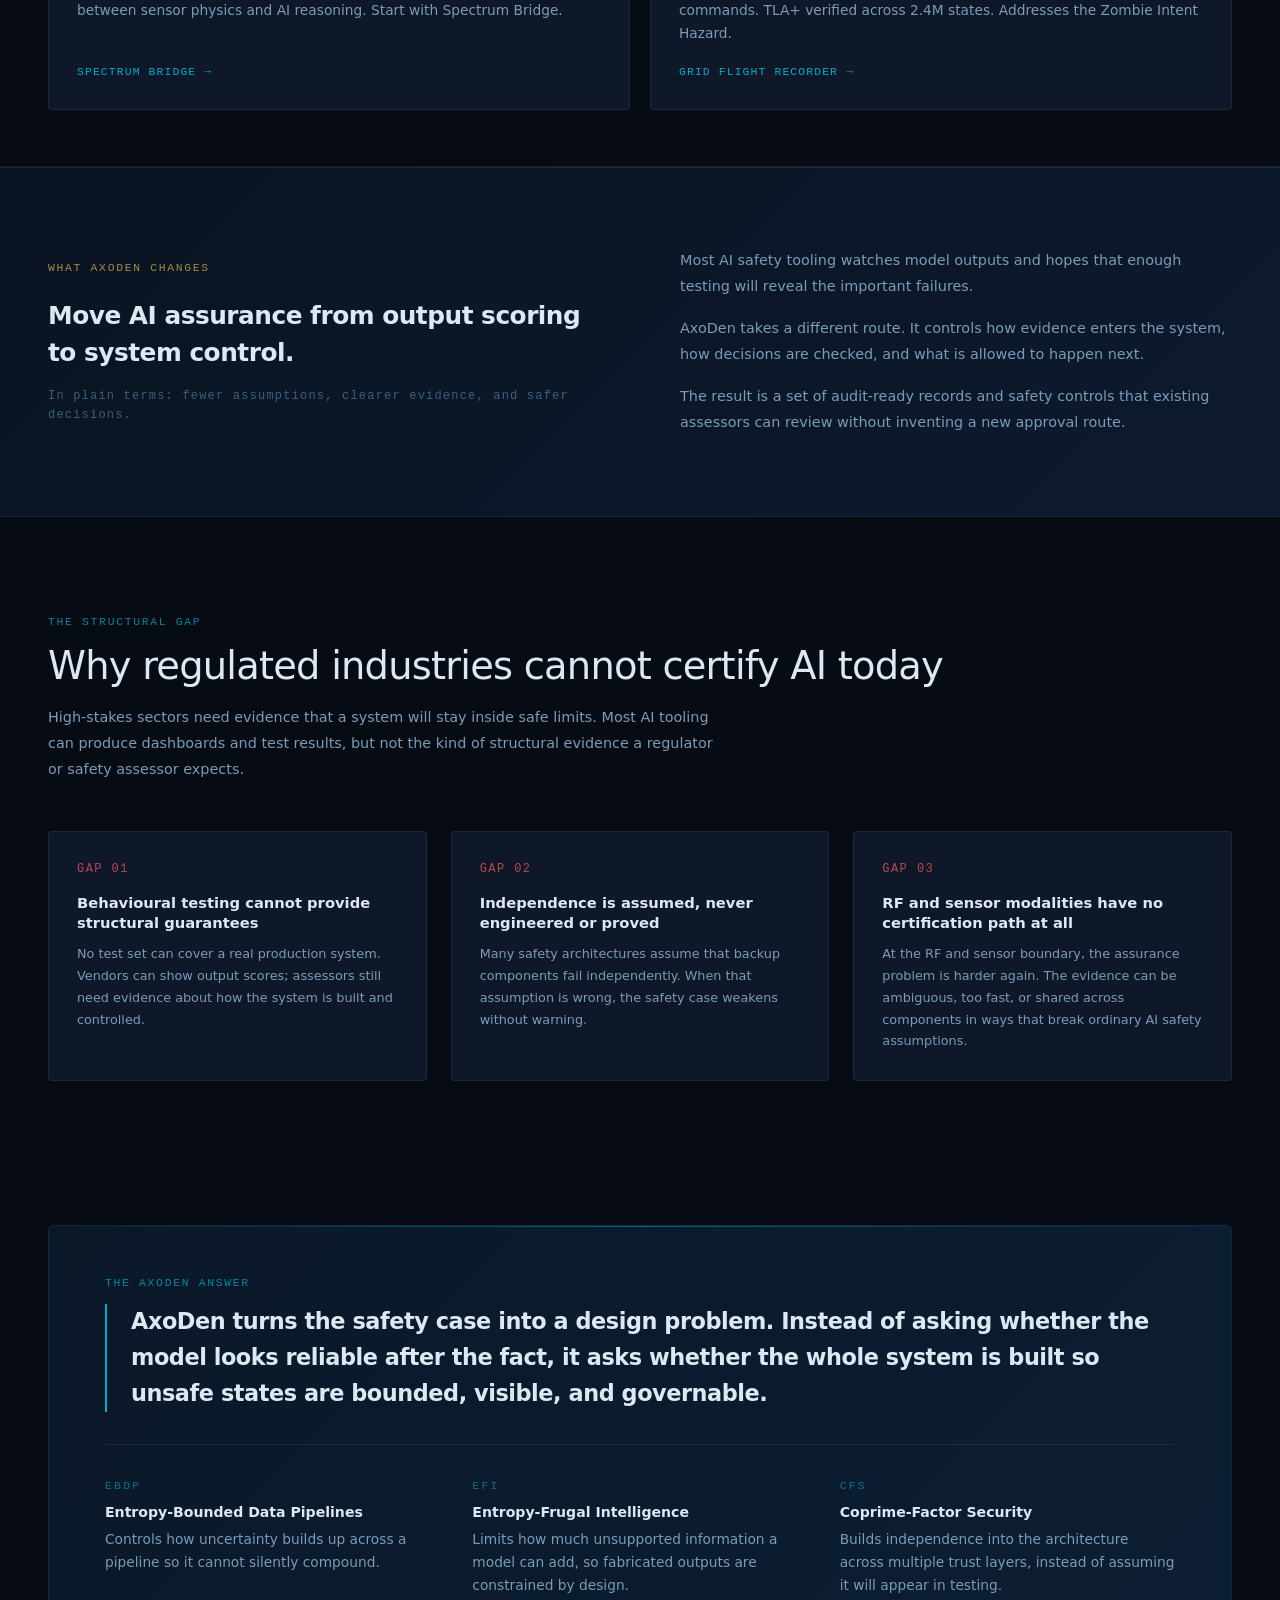
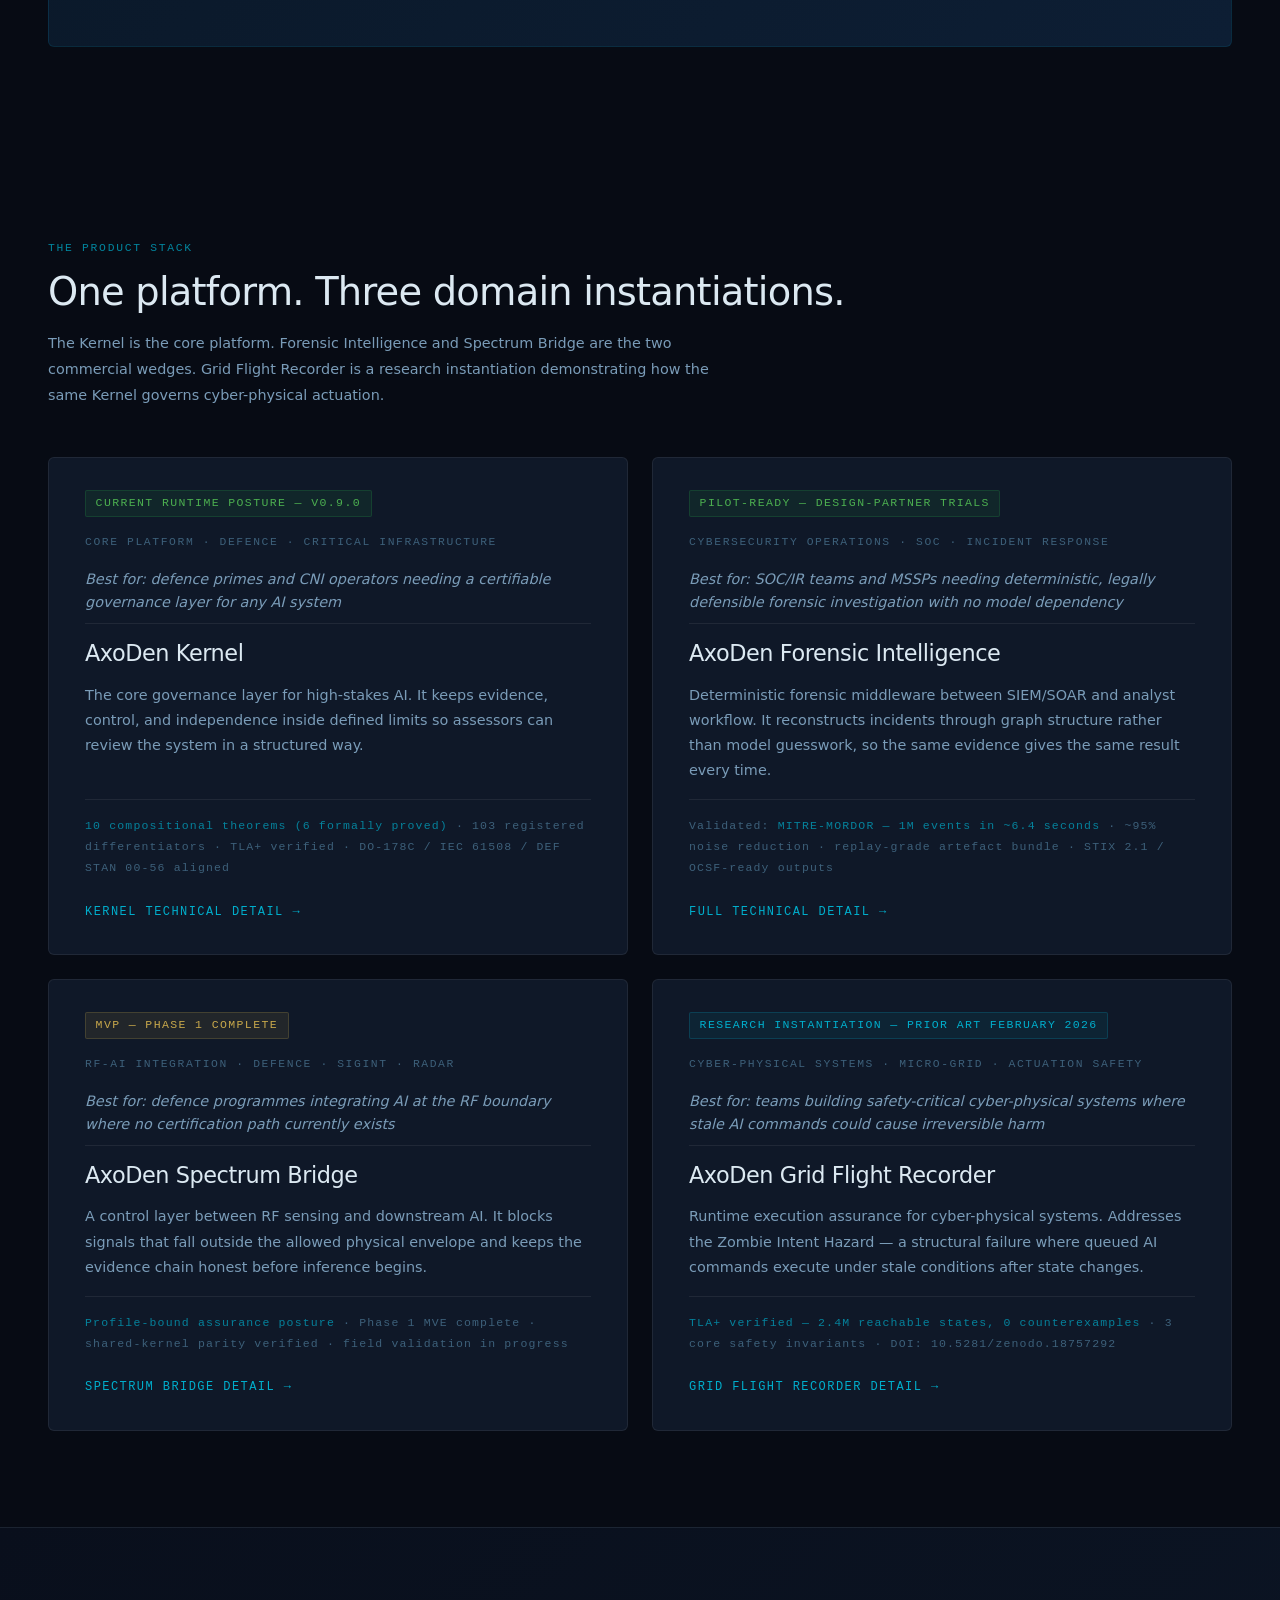
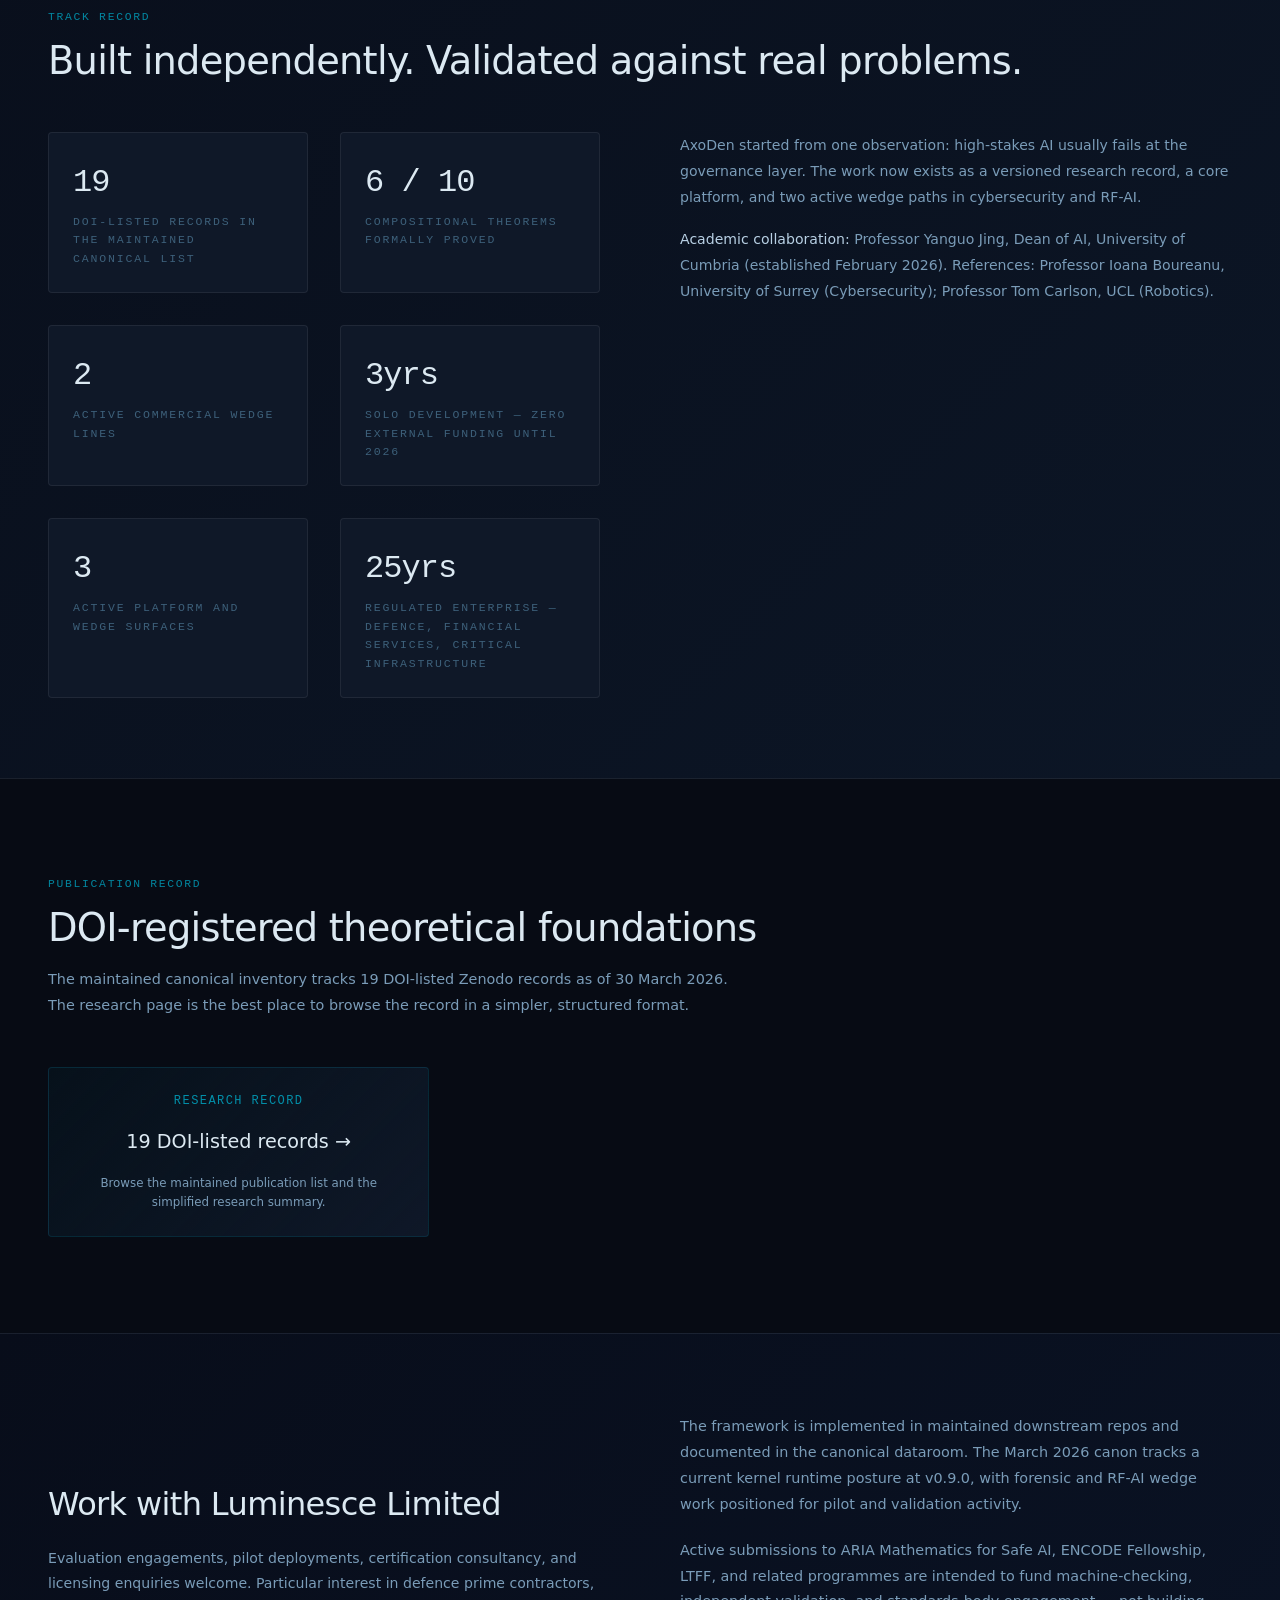
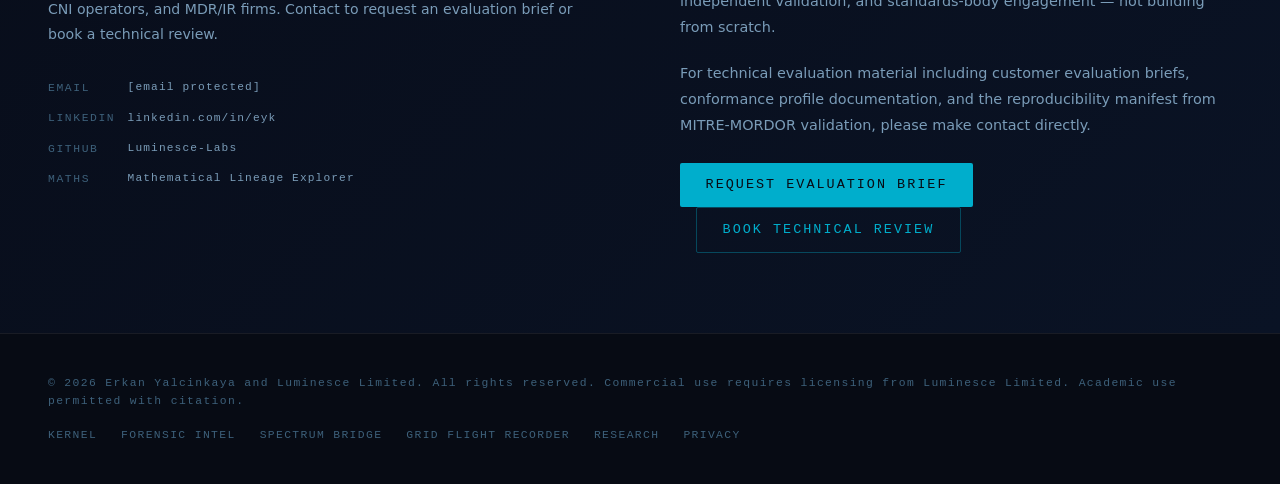
==== commit a0098837: "Add SEO metadata and Grid Flight Recorder site navigation" ====
--- a/index.html
+++ b/index.html
@@ -6,6 +6,12 @@
 <title>AxoDen — Bounded Trust for High-Stakes AI | Luminesce Limited</title>
 <meta name="description" content="AxoDen is a governance layer for high-stakes AI. It helps regulated teams review evidence, control boundaries, and safety constraints around AI systems.">
 <link rel="icon" type="image/png" href="favicon-32.png">
+<link rel="canonical" href="https://axoden.io/">
+<meta property="og:title" content="AxoDen — Bounded Trust for High-Stakes AI">
+<meta property="og:description" content="AxoDen is a governance layer for high-stakes AI. It helps regulated teams review evidence, control boundaries, and safety constraints around AI systems.">
+<meta property="og:type" content="website">
+<meta property="og:url" content="https://axoden.io/">
+<link rel="stylesheet" href="shared.css">
 <style>
 /* Using system stacks to avoid broken asset references in the static deploy. */
 
@@ -341,6 +347,7 @@
 }
 .s-live{background:rgba(40,167,69,0.1);color:#4caf50;border:1px solid rgba(40,167,69,0.2)}
 .s-mvp{background:rgba(200,168,75,0.1);color:var(--gold);border:1px solid rgba(200,168,75,0.2)}
+.s-research{background:rgba(0,174,204,0.08);color:var(--cyan);border:1px solid rgba(0,174,204,0.2)}
 .s-design{background:rgba(100,100,180,0.1);color:#8888cc;border:1px solid rgba(100,100,180,0.2)}
 .ptile-domain{
   font-family:var(--mono);font-size:0.71rem;letter-spacing:0.14em;
@@ -533,7 +540,7 @@
   text-transform:uppercase;color:var(--text-d);
   margin-bottom:1.5rem;
 }
-.routing-cards{display:grid;grid-template-columns:repeat(3,1fr);gap:1.25rem}
+.routing-cards{display:grid;grid-template-columns:repeat(2,1fr);gap:1.25rem}
 .route-card{
   background:var(--bg-card);border:1px solid var(--bg-rule);border-radius:4px;
   padding:1.75rem;display:flex;flex-direction:column;gap:0.6rem;
@@ -603,12 +610,22 @@
       <a href="kernel.html" class="nav-link">Kernel</a>
       <a href="forensic-intelligence.html" class="nav-link">Forensic Intelligence</a>
       <a href="spectrum-bridge.html" class="nav-link">Spectrum Bridge</a>
+      <a href="grid-flight-recorder.html" class="nav-link">Grid Flight Recorder</a>
       <a href="research.html" class="nav-link">Research</a>
-      <a href="privacy.html" class="nav-link">Privacy</a>
       <a href="#contact" class="nav-cta">Contact</a>
     </nav>
+    <button class="hamburger" aria-label="Menu" onclick="document.querySelector('.mobile-overlay').classList.toggle('open');this.classList.toggle('open')"><span></span><span></span><span></span></button>
   </div>
 </header>
+<div class="mobile-overlay">
+  <a href="index.html" class="active">Home</a>
+  <a href="kernel.html">Kernel</a>
+  <a href="forensic-intelligence.html">Forensic Intelligence</a>
+  <a href="spectrum-bridge.html">Spectrum Bridge</a>
+  <a href="grid-flight-recorder.html">Grid Flight Recorder</a>
+  <a href="research.html">Research</a>
+  <a href="#contact" class="nav-cta" onclick="document.querySelector('.mobile-overlay').classList.remove('open');document.querySelector('.hamburger').classList.remove('open')">Contact</a>
+</div>
 
 <!-- HERO -->
 <section class="hero">
@@ -633,7 +650,7 @@
       </div>
       <div class="hero-stats">
         <div class="stat"><span class="stat-n">19</span><span class="stat-l">DOI-listed records in the maintained canonical list</span></div>
-        <div class="stat"><span class="stat-n">10</span><span class="stat-l">Formally proved theorems</span></div>
+        <div class="stat"><span class="stat-n">6 / 10</span><span class="stat-l">Theorems formally proved out of 10 compositional theorems</span></div>
         <div class="stat"><span class="stat-n">1M+</span><span class="stat-l">MITRE-MORDOR events processed in wedge validation</span></div>
         <div class="stat"><span class="stat-n">v0.9.0</span><span class="stat-l">Kernel runtime posture in the March 2026 canon</span></div>
         <div class="stat"><span class="stat-n">2</span><span class="stat-l">Active commercial wedge lines</span></div>
@@ -691,6 +708,12 @@
         <p class="route-desc">SIGINT, radar, and RF-AI teams needing a certification-grade bridge between sensor physics and AI reasoning. Start with Spectrum Bridge.</p>
         <span class="route-cta">Spectrum Bridge &rarr;</span>
       </a>
+      <a href="grid-flight-recorder.html" class="route-card">
+        <p class="route-icon">&#9670;</p>
+        <p class="route-title">For cyber-physical systems</p>
+        <p class="route-desc">Safety-critical actuation teams needing verified control over queued AI commands. TLA+ verified across 2.4M states. Addresses the Zombie Intent Hazard.</p>
+        <span class="route-cta">Grid Flight Recorder &rarr;</span>
+      </a>
     </div>
   </div>
 </div>
@@ -766,8 +789,8 @@
 <section class="section" id="products">
   <div class="reveal">
     <p class="section-label">The product stack</p>
-    <h2 class="section-h2">One platform. Two wedges. Multiple domain instantiations.</h2>
-    <p class="section-sub">The Kernel is the core platform. Forensic Intelligence and Spectrum Bridge are the two current commercial wedges. Grid Flight Recorder and related cyber-physical work show how the same Kernel can be applied in other domains.</p>
+    <h2 class="section-h2">One platform. Three domain instantiations.</h2>
+    <p class="section-sub">The Kernel is the core platform. Forensic Intelligence and Spectrum Bridge are the two commercial wedges. Grid Flight Recorder is a research instantiation demonstrating how the same Kernel governs cyber-physical actuation.</p>
   </div>
   <div class="product-tiles">
 
@@ -777,7 +800,7 @@
       <p class="ptile-bestfor">Best for: defence primes and CNI operators needing a certifiable governance layer for any AI system</p>
       <p class="ptile-name">AxoDen Kernel</p>
       <p class="ptile-body">The core governance layer for high-stakes AI. It keeps evidence, control, and independence inside defined limits so assessors can review the system in a structured way.</p>
-      <p class="ptile-proof"><span>10 formally proved theorems</span> &middot; 103 registered differentiators &middot; TLA+ verified &middot; DO-178C / IEC 61508 / DEF STAN 00-56 aligned</p>
+      <p class="ptile-proof"><span>10 compositional theorems (6 formally proved)</span> &middot; 103 registered differentiators &middot; TLA+ verified &middot; DO-178C / IEC 61508 / DEF STAN 00-56 aligned</p>
       <span class="ptile-link">Kernel technical detail &rarr;</span>
     </a>
 
@@ -801,9 +824,16 @@
       <span class="ptile-link">Spectrum Bridge detail &rarr;</span>
     </a>
 
-  </div>
-  <div class="thesis-wrap reveal" style="margin-top:2rem">
-    <p class="thesis-statement">Cyber-physical work such as Grid Flight Recorder and the Zombie Intent Hazard remains part of the AxoDen portfolio as a kernel domain instantiation and research proof point. It is not presented as a separate commercial wedge.</p>
+    <a href="grid-flight-recorder.html" class="ptile reveal">
+      <span class="ptile-status s-research">Research instantiation &mdash; prior art February 2026</span>
+      <p class="ptile-domain">Cyber-Physical Systems &middot; Micro-Grid &middot; Actuation Safety</p>
+      <p class="ptile-bestfor">Best for: teams building safety-critical cyber-physical systems where stale AI commands could cause irreversible harm</p>
+      <p class="ptile-name">AxoDen Grid Flight Recorder</p>
+      <p class="ptile-body">Runtime execution assurance for cyber-physical systems. Addresses the Zombie Intent Hazard &mdash; a structural failure where queued AI commands execute under stale conditions after state changes.</p>
+      <p class="ptile-proof"><span>TLA+ verified &mdash; 2.4M reachable states, 0 counterexamples</span> &middot; 3 core safety invariants &middot; DOI: 10.5281/zenodo.18757292</p>
+      <span class="ptile-link">Grid Flight Recorder detail &rarr;</span>
+    </a>
+
   </div>
 </section>
 
@@ -817,7 +847,7 @@
     <div class="cred-grid">
       <div class="cred-numbers">
         <div class="cred-num reveal"><p class="cred-n">19</p><p class="cred-l">DOI-listed records in the maintained canonical list</p></div>
-        <div class="cred-num reveal"><p class="cred-n">10</p><p class="cred-l">Formally proved compositional theorems</p></div>
+        <div class="cred-num reveal"><p class="cred-n">6 / 10</p><p class="cred-l">Compositional theorems formally proved</p></div>
         <div class="cred-num reveal"><p class="cred-n">2</p><p class="cred-l">Active commercial wedge lines</p></div>
         <div class="cred-num reveal"><p class="cred-n">3yrs</p><p class="cred-l">Solo development &mdash; zero external funding until 2026</p></div>
         <div class="cred-num reveal"><p class="cred-n">3</p><p class="cred-l">Active platform and wedge surfaces</p></div>
@@ -890,6 +920,7 @@
       <a href="kernel.html" class="footer-link">Kernel</a>
       <a href="forensic-intelligence.html" class="footer-link">Forensic Intel</a>
       <a href="spectrum-bridge.html" class="footer-link">Spectrum Bridge</a>
+      <a href="grid-flight-recorder.html" class="footer-link">Grid Flight Recorder</a>
       <a href="research.html" class="footer-link">Research</a>
       <a href="privacy.html" class="footer-link">Privacy</a>
     </div>
--- a/shared.css
+++ b/shared.css
@@ -0,0 +1,38 @@
+/* ── MOBILE HAMBURGER ── */
+.hamburger{
+  display:none;
+  background:none;border:none;cursor:pointer;
+  padding:0.5rem;z-index:200;
+  flex-direction:column;gap:5px;
+}
+.hamburger span{
+  display:block;width:22px;height:2px;
+  background:var(--text-m);
+  transition:transform 0.3s,opacity 0.3s;
+}
+.hamburger.open span:nth-child(1){transform:rotate(45deg) translate(5px,5px)}
+.hamburger.open span:nth-child(2){opacity:0}
+.hamburger.open span:nth-child(3){transform:rotate(-45deg) translate(5px,-5px)}
+
+.mobile-overlay{
+  display:none;position:fixed;inset:0;z-index:150;
+  background:rgba(7,11,20,0.97);
+  backdrop-filter:blur(16px);
+  flex-direction:column;align-items:center;justify-content:center;gap:2rem;
+  padding:2rem;
+}
+.mobile-overlay.open{display:flex}
+.mobile-overlay a{
+  font-family:var(--mono);font-size:0.85rem;letter-spacing:0.15em;
+  text-transform:uppercase;color:var(--text-m);
+  transition:color 0.2s;padding:0.5rem 1rem;
+}
+.mobile-overlay a:hover,.mobile-overlay a.active{color:var(--cyan)}
+.mobile-overlay .nav-cta{
+  color:var(--bg);background:var(--cyan);border-radius:2px;
+  padding:0.6rem 1.4rem;margin-top:1rem;
+}
+
+@media(max-width:900px){
+  .hamburger{display:flex}
+}
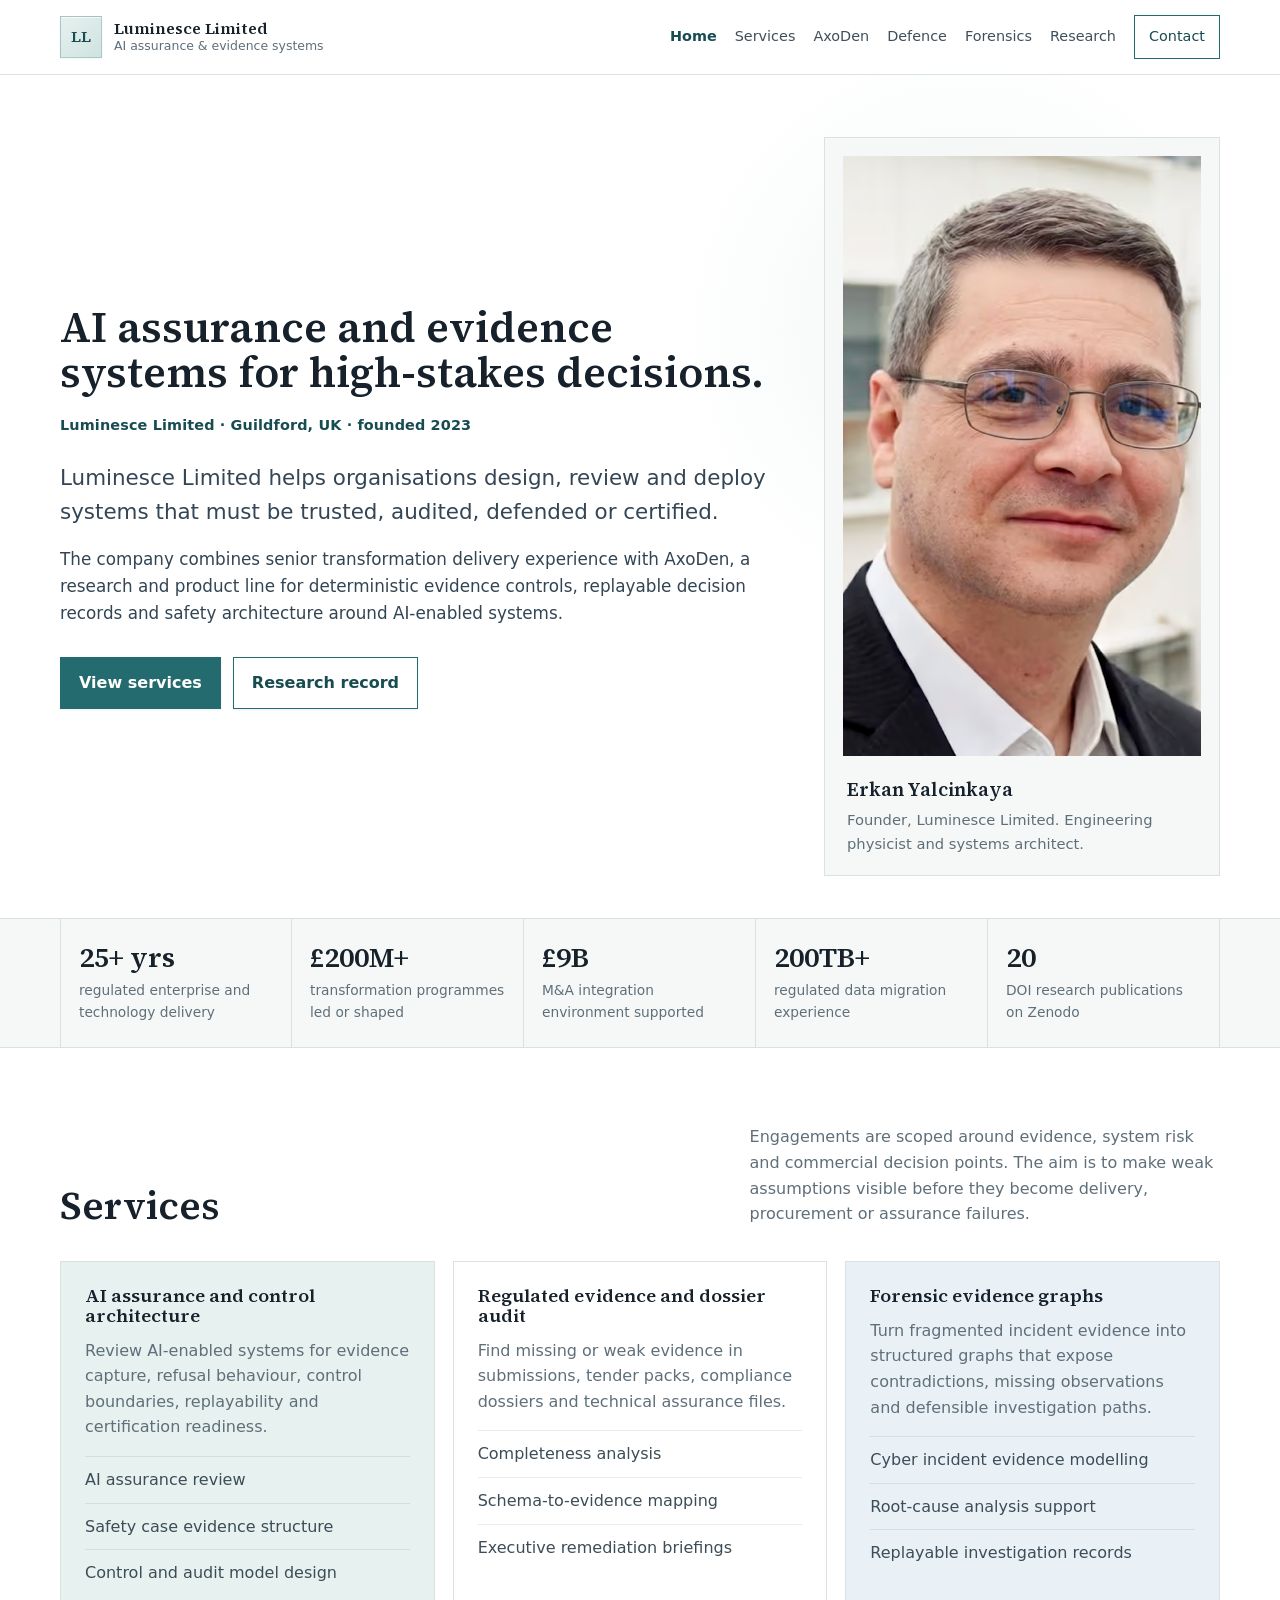
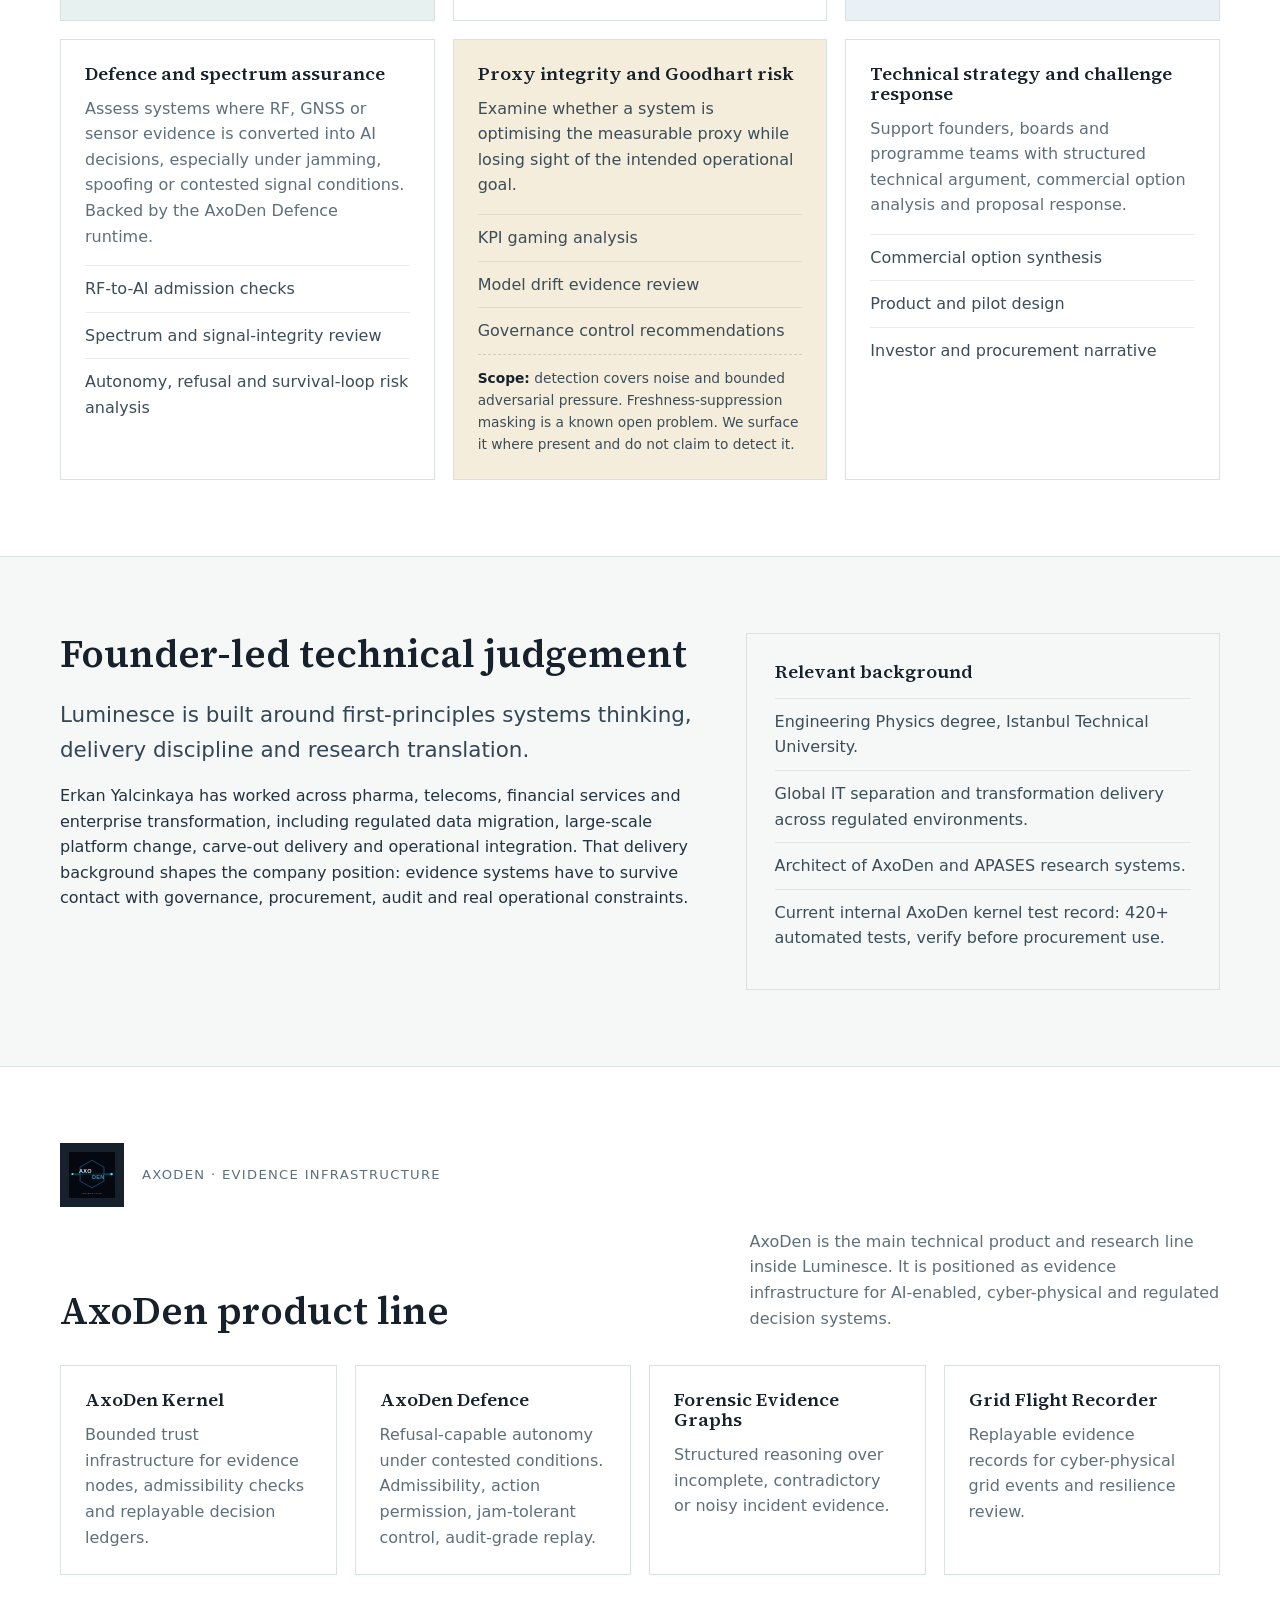
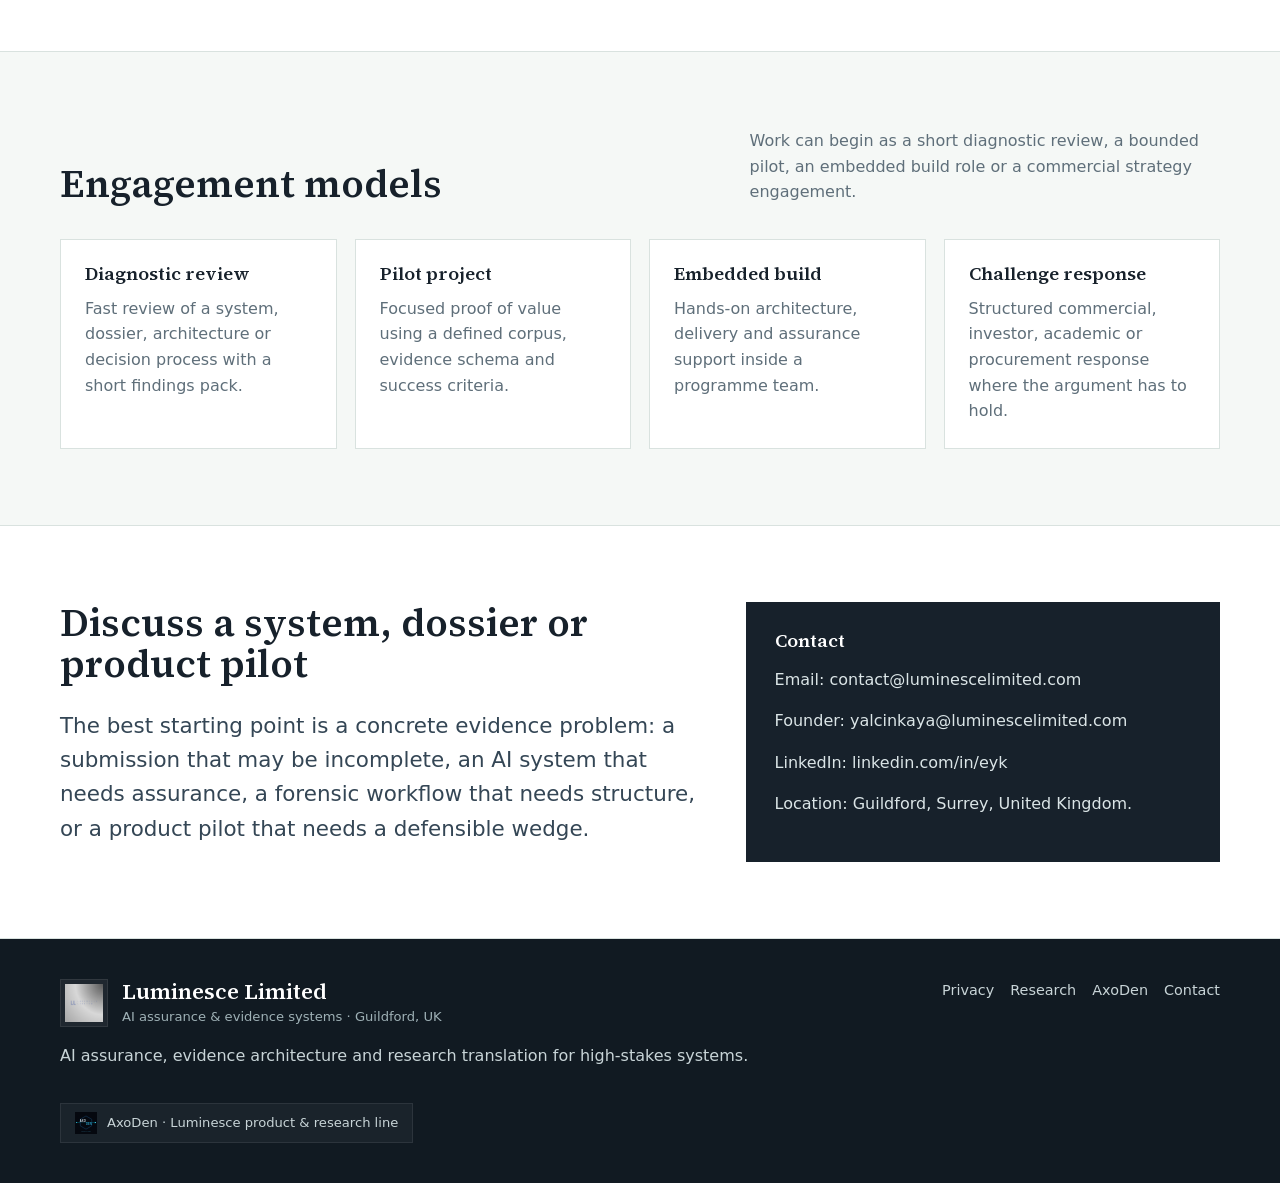
==== commit 8a2abd0f: "Rework site for Luminesce Limited" ====
--- a/index.html
+++ b/index.html
@@ -1,959 +1,282 @@
 <!DOCTYPE html>
 <html lang="en">
 <head>
-<meta charset="UTF-8">
-<meta name="viewport" content="width=device-width, initial-scale=1.0">
-<title>AxoDen — Bounded Trust for High-Stakes AI | Luminesce Limited</title>
-<meta name="description" content="AxoDen is a governance layer for high-stakes AI. It helps regulated teams review evidence, control boundaries, and safety constraints around AI systems.">
-<link rel="icon" type="image/png" href="favicon-32.png">
-<link rel="canonical" href="https://axoden.io/">
-<meta property="og:title" content="AxoDen — Bounded Trust for High-Stakes AI">
-<meta property="og:description" content="AxoDen is a governance layer for high-stakes AI. It helps regulated teams review evidence, control boundaries, and safety constraints around AI systems.">
-<meta property="og:type" content="website">
-<meta property="og:url" content="https://axoden.io/">
-<link rel="stylesheet" href="shared.css">
-<style>
-/* Using system stacks to avoid broken asset references in the static deploy. */
-
-/* ── RESET ── */
-*,*::before,*::after{box-sizing:border-box;margin:0;padding:0}
-html{scroll-behavior:smooth}
-body{
-  background:#070b14;
-  color:#b8d0e4;
-  font-family:'Geist',system-ui,sans-serif;
-  font-size:16px;
-  line-height:1.6;
-  -webkit-font-smoothing:antialiased;
-}
-a{color:inherit;text-decoration:none}
-img{display:block;max-width:100%}
-sub{font-size:0.65em;vertical-align:sub}
-
-/* ── TOKENS ── */
-:root{
-  --bg:        #070b14;
-  --bg-mid:    #0b1120;
-  --bg-card:   #0f1828;
-  --bg-rule:   rgba(255,255,255,0.07);
-  --cyan:      #00aecc;
-  --cyan-b:    #00d4f5;
-  --gold:      #c8a84b;
-  --red:       #e05555;
-  --text-h:    #dce9f2;
-  --text-b:    #b8d0e4;
-  --text-m:    #7a9cb8;
-  --text-d:    #3d607a;
-  --mono:      'DM Mono',monospace;
-  --serif:'Syne',system-ui,sans-serif;
-  --sans:      'Geist',system-ui,sans-serif;
-  --max:       1280px;
-  --pad:       clamp(1.5rem,4vw,3rem);
-}
-
-/* ── HEADER ── */
-header{
-  position:fixed;top:0;left:0;right:0;z-index:100;
-  background:rgba(7,11,20,0.92);
-  backdrop-filter:blur(12px);
-  border-bottom:1px solid var(--bg-rule);
-  height:64px;
-  display:flex;align-items:center;
-  padding:0 var(--pad);
-}
-.header-inner{
-  max-width:var(--max);width:100%;margin:0 auto;
-  display:flex;align-items:center;justify-content:space-between;
-}
-.logo-link{display:flex;align-items:center;gap:0.75rem}
-.logo-name{
-  font-family:var(--mono);font-size:0.8rem;font-weight:500;
-  letter-spacing:0.12em;text-transform:uppercase;
-  color:var(--text-h);
-}
-nav{display:flex;align-items:center;gap:2rem}
-.nav-link{
-  font-family:var(--mono);font-size:0.75rem;letter-spacing:0.15em;
-  text-transform:uppercase;color:var(--text-m);
-  transition:color 0.2s;
-}
-.nav-link:hover{color:var(--cyan)}
-.nav-cta{
-  font-family:var(--mono);font-size:0.75rem;letter-spacing:0.15em;
-  text-transform:uppercase;color:var(--bg);
-  background:var(--cyan);border-radius:2px;
-  padding:0.45rem 1.1rem;
-  transition:background 0.2s;
-}
-.nav-cta:hover{background:var(--cyan-b)}
-
-/* ── HERO ── */
-.hero{
-  min-height:100vh;
-  display:flex;flex-direction:column;justify-content:center;
-  padding:calc(64px + 5rem) var(--pad) 5rem;
-  position:relative;overflow:hidden;
-}
-.hero-bg{
-  position:absolute;inset:0;
-  background:
-    radial-gradient(ellipse 80% 60% at 60% 40%, rgba(0,90,140,0.18) 0%, transparent 70%),
-    radial-gradient(ellipse 60% 50% at 20% 80%, rgba(40,0,100,0.12) 0%, transparent 60%),
-    #070b14;
-  z-index:0;
-}
-.hero-grid{
-  position:absolute;inset:0;
-  background-image:
-    linear-gradient(rgba(0,174,204,0.04) 1px, transparent 1px),
-    linear-gradient(90deg, rgba(0,174,204,0.04) 1px, transparent 1px);
-  background-size:80px 80px;
-  z-index:0;
-  mask-image:radial-gradient(ellipse 70% 70% at 50% 50%, black, transparent);
-}
-.hero-inner{
-  max-width:var(--max);width:100%;margin:0 auto;
-  position:relative;z-index:1;
-  display:grid;grid-template-columns:1fr 420px;
-  gap:4rem;align-items:center;
-}
-.hero-eyebrow{
-  font-family:var(--mono);font-size:0.75rem;letter-spacing:0.12em;
-  text-transform:uppercase;color:var(--cyan);opacity:0.85;
-  margin-bottom:1.5rem;
-}
-.hero-h1{
-  letter-spacing:-0.02em;font-family:var(--serif);
-  font-size:clamp(2.4rem,4.5vw,4rem);
-  font-weight:400;font-weight:700;
-  color:var(--text-h);line-height:1.15;
-  margin-bottom:2rem;
-}
-.hero-h1 em{font-style:normal;color:var(--cyan)}
-.hero-thesis{
-  font-size:1rem;line-height:1.8;color:var(--text-b);
-  max-width:600px;margin-bottom:1rem;
-  border-left:2px solid rgba(0,174,204,0.3);
-  padding-left:1.25rem;
-}
-.hero-subthesis{
-  font-size:0.88rem;line-height:1.75;color:var(--text-m);
-  max-width:580px;margin-bottom:2.5rem;
-}
-.hero-actions{display:flex;align-items:center;gap:1.25rem;flex-wrap:wrap}
-.btn-primary{
-  font-family:var(--mono);font-size:0.84rem;letter-spacing:0.15em;
-  text-transform:uppercase;color:var(--bg);
-  background:var(--cyan);border-radius:2px;
-  padding:0.7rem 1.6rem;
-  transition:background 0.2s,transform 0.15s;
-  display:inline-block;
-}
-.btn-primary:hover{background:var(--cyan-b);transform:translateY(-1px)}
-.btn-outline{
-  font-family:var(--mono);font-size:0.84rem;letter-spacing:0.15em;
-  text-transform:uppercase;color:var(--cyan);
-  border:1px solid rgba(0,174,204,0.35);border-radius:2px;
-  padding:0.7rem 1.6rem;
-  transition:border-color 0.2s,color 0.2s;
-  display:inline-block;
-}
-.btn-outline:hover{border-color:var(--cyan);color:var(--cyan-b)}
-.hero-stats{
-  display:flex;gap:2rem;margin-top:3rem;
-  padding-top:2rem;border-top:1px solid var(--bg-rule);
-  flex-wrap:wrap;
-}
-.stat{display:flex;flex-direction:column;gap:0.2rem}
-.stat-n{
-  font-family:var(--mono);font-size:1.4rem;font-weight:500;
-  color:var(--text-h);letter-spacing:-0.02em;
-}
-.stat-l{
-  font-family:var(--mono);font-size:0.72rem;letter-spacing:0.12em;
-  text-transform:uppercase;color:var(--text-d);
-}
-
-/* hero logo panel */
-.hero-logo-panel{
-  display:flex;flex-direction:column;align-items:center;gap:2rem;
-}
-.hero-logo-wrap{
-  position:relative;
-  width:280px;height:280px;
-  display:flex;align-items:center;justify-content:center;
-}
-.hero-logo-ring{
-  position:absolute;inset:-20px;
-  border-radius:50%;
-  border:1px solid rgba(0,174,204,0.15);
-  animation:spin 20s linear infinite;
-}
-.hero-logo-ring::before{
-  content:'';
-  position:absolute;top:0;left:50%;transform:translateX(-50%);
-  width:6px;height:6px;border-radius:50%;
-  background:var(--cyan);margin-top:-3px;
-}
-@keyframes spin{from{transform:rotate(0deg)}to{transform:rotate(360deg)}}
-.hero-logo-inner svg{width:240px;height:240px}
-
-/* tagline beneath logo */
-.hero-logo-tag{
-  font-family:var(--mono);font-size:0.71rem;
-  letter-spacing:0.2em;text-transform:uppercase;
-  color:var(--text-d);text-align:center;
-  line-height:1.8;
-}
-
-/* ── SHANNON BAND ── */
-.shannon-band{
-  background:linear-gradient(135deg,#0a1422,#0d1a2e);
-  border-top:1px solid var(--bg-rule);
-  border-bottom:1px solid var(--bg-rule);
-  padding:5rem var(--pad);
-}
-.shannon-inner{
-  max-width:var(--max);margin:0 auto;
-  display:grid;grid-template-columns:1fr 1fr;
-  gap:5rem;align-items:center;
-}
-.shannon-quote-wrap{}
-.shannon-kicker{
-  font-family:var(--mono);font-size:0.71rem;letter-spacing:0.15em;
-  text-transform:uppercase;color:var(--gold);opacity:0.8;
-  margin-bottom:1.25rem;
-}
-.shannon-quote{
-  letter-spacing:-0.02em;font-family:var(--serif);font-size:clamp(1.2rem,2vw,1.55rem);
-  font-weight:700;color:var(--text-h);line-height:1.5;
-  margin-bottom:1rem;
-}
-.shannon-source{
-  font-family:var(--mono);font-size:0.75rem;letter-spacing:0.1em;
-  color:var(--text-d);
-}
-.shannon-body{}
-.shannon-body p{
-  font-size:0.9rem;line-height:1.8;color:var(--text-m);
-  margin-bottom:1rem;
-}
-.shannon-body p:last-child{margin-bottom:0}
-.shannon-body strong{color:var(--text-b);font-weight:500}
-
-/* ── SECTION COMMON ── */
-.section{padding:6rem var(--pad);max-width:var(--max);margin:0 auto}
-.section-label{
-  font-family:var(--mono);font-size:0.71rem;letter-spacing:0.15em;
-  text-transform:uppercase;color:var(--cyan);opacity:0.75;
-  margin-bottom:0.75rem;
-}
-.section-h2{
-  letter-spacing:-0.02em;font-family:var(--serif);font-size:clamp(1.8rem,3vw,2.6rem);
-  font-weight:400;color:var(--text-h);line-height:1.2;
-  margin-bottom:1rem;
-}
-.section-sub{
-  font-size:0.9rem;line-height:1.8;color:var(--text-m);
-  max-width:680px;margin-bottom:3rem;
-}
-
-/* ── PROBLEM ── */
-.problem-grid{
-  display:grid;grid-template-columns:repeat(3,1fr);gap:1.5rem;
-  margin-top:3rem;
-}
-.prob-card{
-  background:var(--bg-card);
-  border:1px solid var(--bg-rule);
-  border-radius:4px;padding:1.75rem;
-}
-.prob-icon{
-  font-family:var(--mono);font-size:0.75rem;letter-spacing:0.12em;
-  text-transform:uppercase;color:var(--red);opacity:0.8;
-  margin-bottom:0.85rem;
-}
-.prob-title{
-  font-size:0.92rem;font-weight:600;color:var(--text-h);
-  margin-bottom:0.6rem;line-height:1.4;
-}
-.prob-body{font-size:0.8rem;line-height:1.7;color:var(--text-m)}
-
-/* ── SOLUTION THESIS ── */
-.thesis-wrap{
-  background:linear-gradient(135deg,#0a1828,#0d1e34);
-  border:1px solid rgba(0,174,204,0.12);
-  border-radius:6px;
-  padding:3rem 3.5rem;
-  margin-top:3rem;
-  position:relative;overflow:hidden;
-}
-.thesis-wrap::before{
-  content:'';
-  position:absolute;top:0;left:0;right:0;height:1px;
-  background:linear-gradient(90deg,transparent,rgba(0,174,204,0.5),transparent);
-}
-.thesis-statement{
-  letter-spacing:-0.02em;font-family:var(--serif);font-size:clamp(1.1rem,1.8vw,1.4rem);
-  font-weight:700;color:var(--text-h);line-height:1.6;
-  margin-bottom:2rem;
-  border-left:2px solid var(--cyan);
-  padding-left:1.5rem;
-}
-.thesis-pillars{
-  display:grid;grid-template-columns:repeat(3,1fr);gap:2rem;
-  margin-top:2rem;padding-top:2rem;border-top:1px solid var(--bg-rule);
-}
-.pillar{}
-.pillar-num{
-  font-family:var(--mono);font-size:0.71rem;letter-spacing:0.2em;
-  color:var(--cyan);opacity:0.6;margin-bottom:0.5rem;
-}
-.pillar-name{
-  font-size:0.88rem;font-weight:600;color:var(--text-h);
-  margin-bottom:0.4rem;line-height:1.3;
-}
-.pillar-body{font-size:0.86rem;line-height:1.7;color:var(--text-m)}
-
-/* ── PRODUCTS ── */
-.products-intro{margin-bottom:3.5rem}
-.product-tiles{
-  display:grid;
-  grid-template-columns:repeat(2,1fr);
-  gap:1.5rem;
-}
-.ptile{
-  background:var(--bg-card);
-  border:1px solid var(--bg-rule);
-  border-radius:6px;
-  padding:2rem 2.25rem;
-  display:flex;flex-direction:column;
-  gap:1rem;
-  transition:border-color 0.2s,transform 0.2s;
-  position:relative;overflow:hidden;
-}
-.ptile:hover{border-color:rgba(0,174,204,0.3);transform:translateY(-2px)}
-.ptile::after{
-  content:'';
-  position:absolute;bottom:0;left:0;right:0;height:2px;
-  background:linear-gradient(90deg,transparent,rgba(0,174,204,0.25),transparent);
-  opacity:0;transition:opacity 0.2s;
-}
-.ptile:hover::after{opacity:1}
-.ptile-status{
-  font-family:var(--mono);font-size:0.72rem;letter-spacing:0.12em;
-  text-transform:uppercase;padding:0.2rem 0.6rem;border-radius:2px;
-  display:inline-block;width:fit-content;
-}
-.s-live{background:rgba(40,167,69,0.1);color:#4caf50;border:1px solid rgba(40,167,69,0.2)}
-.s-mvp{background:rgba(200,168,75,0.1);color:var(--gold);border:1px solid rgba(200,168,75,0.2)}
-.s-research{background:rgba(0,174,204,0.08);color:var(--cyan);border:1px solid rgba(0,174,204,0.2)}
-.s-design{background:rgba(100,100,180,0.1);color:#8888cc;border:1px solid rgba(100,100,180,0.2)}
-.ptile-domain{
-  font-family:var(--mono);font-size:0.71rem;letter-spacing:0.14em;
-  text-transform:uppercase;color:var(--text-d);
-}
-.ptile-name{
-  letter-spacing:-0.02em;font-family:var(--serif);font-size:1.4rem;font-weight:400;
-  color:var(--text-h);line-height:1.2;
-}
-.ptile-body{font-size:0.9rem;line-height:1.75;color:var(--text-m)}
-.ptile-proof{
-  margin-top:auto;padding-top:1rem;
-  border-top:1px solid var(--bg-rule);
-  font-family:var(--mono);font-size:0.72rem;letter-spacing:0.1em;
-  color:var(--text-d);line-height:1.8;
-}
-.ptile-proof span{color:var(--cyan);opacity:0.7}
-.ptile-link{
-  font-family:var(--mono);font-size:0.75rem;letter-spacing:0.12em;
-  text-transform:uppercase;color:var(--cyan);
-  display:inline-flex;align-items:center;gap:0.4rem;
-  margin-top:0.5rem;
-  transition:gap 0.2s;
-}
-.ptile:hover .ptile-link{gap:0.7rem}
-
-/* ── COMPETITOR ── */
-.comp-wrap{
-  margin-top:4rem;
-  overflow-x:auto;
-}
-.comp-table{
-  width:100%;border-collapse:collapse;
-  font-size:0.86rem;
-}
-.comp-table thead tr{border-bottom:1px solid rgba(0,174,204,0.2)}
-.comp-table th{
-  text-align:left;padding:0.65rem 1rem;
-  font-family:var(--mono);font-size:0.71rem;letter-spacing:0.14em;
-  text-transform:uppercase;font-weight:400;color:var(--text-d);
-}
-.comp-table th:last-child{color:var(--cyan);opacity:0.8}
-.comp-table td{
-  padding:0.55rem 1rem;
-  border-bottom:1px solid rgba(255,255,255,0.04);
-  vertical-align:top;
-  color:var(--text-m);
-}
-.comp-table td:first-child{color:var(--text-b);font-weight:500}
-.comp-table td:last-child{color:var(--text-b)}
-.comp-table td em{
-  font-style:normal;color:var(--cyan);font-weight:500;
-}
-.comp-table tr:hover td{background:rgba(255,255,255,0.015)}
-
-/* ── CREDENTIALS BAND ── */
-.cred-band{
-  background:linear-gradient(135deg,#090f1c,#0c1626);
-  border-top:1px solid var(--bg-rule);
-  border-bottom:1px solid var(--bg-rule);
-  padding:5rem var(--pad);
-}
-.cred-inner{max-width:var(--max);margin:0 auto}
-.cred-grid{
-  display:grid;grid-template-columns:1fr 1fr;
-  gap:5rem;align-items:start;
-  margin-top:3rem;
-}
-.cred-numbers{
-  display:grid;grid-template-columns:1fr 1fr;gap:2rem;
-}
-.cred-num{
-  background:var(--bg-card);border:1px solid var(--bg-rule);
-  border-radius:4px;padding:1.5rem;
-}
-.cred-n{
-  font-family:var(--mono);font-size:2rem;font-weight:500;
-  color:var(--text-h);letter-spacing:-0.03em;margin-bottom:0.3rem;
-}
-.cred-l{
-  font-family:var(--mono);font-size:0.72rem;letter-spacing:0.16em;
-  text-transform:uppercase;color:var(--text-d);line-height:1.6;
-}
-.cred-story p{
-  font-size:0.88rem;line-height:1.85;color:var(--text-m);
-  margin-bottom:1rem;
-}
-.cred-story p:last-child{margin-bottom:0}
-.cred-story strong{color:var(--text-b);font-weight:500}
-
-/* ── RESEARCH TEASER ── */
-.research-strip{
-  display:grid;grid-template-columns:repeat(3,1fr);gap:1.25rem;
-  margin-top:3rem;
-}
-.rstrip-card{
-  background:var(--bg-card);border:1px solid var(--bg-rule);
-  border-radius:4px;padding:1.5rem;
-  transition:border-color 0.2s;
-}
-.rstrip-card:hover{border-color:rgba(0,174,204,0.2)}
-.rstrip-doi{
-  font-family:var(--mono);font-size:0.71rem;letter-spacing:0.1em;
-  color:var(--cyan);opacity:0.6;margin-bottom:0.75rem;
-}
-.rstrip-title{
-  font-size:0.9rem;font-weight:600;color:var(--text-b);
-  line-height:1.45;margin-bottom:0.5rem;
-}
-.rstrip-desc{font-size:0.9rem;line-height:1.65;color:var(--text-m)}
-
-/* ── CONTACT BAND ── */
-.contact-band{
-  background:linear-gradient(135deg,#080d1a,#0a1325);
-  border-top:1px solid var(--bg-rule);
-  padding:5rem var(--pad);
-}
-.contact-inner{
-  max-width:var(--max);margin:0 auto;
-  display:grid;grid-template-columns:1fr 1fr;
-  gap:5rem;align-items:center;
-}
-.contact-left h2{
-  letter-spacing:-0.02em;font-family:var(--serif);font-size:clamp(1.6rem,2.5vw,2.2rem);
-  font-weight:400;color:var(--text-h);margin-bottom:1rem;
-}
-.contact-left p{font-size:0.88rem;line-height:1.8;color:var(--text-m);margin-bottom:2rem}
-.contact-links{display:flex;flex-direction:column;gap:0.75rem}
-.contact-link{
-  font-family:var(--mono);font-size:0.7rem;letter-spacing:0.1em;
-  color:var(--text-m);display:flex;align-items:center;gap:0.6rem;
-  transition:color 0.2s;
-}
-.contact-link:hover{color:var(--cyan)}
-.contact-link-label{
-  font-size:0.71rem;letter-spacing:0.14em;text-transform:uppercase;
-  color:var(--text-d);min-width:70px;
-}
-.contact-right{}
-.contact-right p{font-size:0.9rem;line-height:1.8;color:var(--text-m);margin-bottom:1.25rem}
-
-/* ── FOOTER ── */
-footer{
-  border-top:1px solid var(--bg-rule);
-  padding:2.5rem var(--pad);
-}
-.footer-inner{
-  max-width:var(--max);margin:0 auto;
-  display:flex;align-items:center;justify-content:space-between;
-  gap:1rem;flex-wrap:wrap;
-}
-.footer-copy{
-  font-family:var(--mono);font-size:0.71rem;letter-spacing:0.12em;
-  color:var(--text-d);
-}
-.footer-links{display:flex;gap:1.5rem}
-.footer-link{
-  font-family:var(--mono);font-size:0.71rem;letter-spacing:0.12em;
-  text-transform:uppercase;color:var(--text-d);
-  transition:color 0.2s;
-}
-.footer-link:hover{color:var(--cyan)}
-
-/* ── REVEAL ── */
-.reveal{opacity:1;transform:none;transition:opacity 0.55s ease,transform 0.55s ease}
-.reveal.will-animate{opacity:0;transform:translateY(14px)}
-
-
-/* hero category line */
-.hero-category{
-  font-size:1.15rem;line-height:1.6;color:var(--text-h);
-  font-weight:500;
-  margin-bottom:1.25rem;
-  padding:0.6rem 1rem;
-  background:rgba(0,174,204,0.07);
-  border-left:3px solid var(--cyan);
-  border-radius:0 3px 3px 0;
-  max-width:580px;
-}
-
-/* ── ROUTING BAND ── */
-.routing-band{
-  background:#070b14;
-  border-bottom:1px solid var(--bg-rule);
-  padding:3.5rem var(--pad);
-}
-.routing-inner{max-width:var(--max);margin:0 auto}
-.routing-label{
-  font-family:var(--mono);font-size:0.71rem;letter-spacing:0.15em;
-  text-transform:uppercase;color:var(--text-d);
-  margin-bottom:1.5rem;
-}
-.routing-cards{display:grid;grid-template-columns:repeat(2,1fr);gap:1.25rem}
-.route-card{
-  background:var(--bg-card);border:1px solid var(--bg-rule);border-radius:4px;
-  padding:1.75rem;display:flex;flex-direction:column;gap:0.6rem;
-  transition:border-color 0.2s,transform 0.15s;
-}
-.route-card:hover{border-color:rgba(0,174,204,0.3);transform:translateY(-2px)}
-.route-icon{font-size:0.7rem;color:var(--cyan);opacity:0.5;margin-bottom:0.25rem}
-.route-title{font-size:1rem;font-weight:600;color:var(--text-h);line-height:1.3}
-.route-desc{font-size:0.86rem;line-height:1.7;color:var(--text-m);flex:1}
-.route-cta{
-  font-family:var(--mono);font-size:0.71rem;letter-spacing:0.1em;
-  text-transform:uppercase;color:var(--cyan);
-  margin-top:0.5rem;
-  transition:letter-spacing 0.2s;
-}
-.route-card:hover .route-cta{letter-spacing:0.14em}
-@media(max-width:700px){.routing-cards{grid-template-columns:1fr}}
-
-.ptile-bestfor{
-  font-size:0.90rem;font-style:italic;color:var(--text-m);
-  line-height:1.55;margin-top:0.1rem;
-  padding-bottom:0.6rem;border-bottom:1px solid var(--bg-rule);
-}
-/* ── RESPONSIVE ── */
-@media(max-width:900px){
-  .hero-inner{grid-template-columns:1fr;gap:3rem}
-  .hero-logo-panel{display:none}
-  .shannon-inner{grid-template-columns:1fr;gap:3rem}
-  .problem-grid{grid-template-columns:1fr}
-  .thesis-pillars{grid-template-columns:1fr}
-  .product-tiles{grid-template-columns:1fr}
-  .cred-grid{grid-template-columns:1fr;gap:3rem}
-  .research-strip{grid-template-columns:1fr}
-  .about-grid{grid-template-columns:1fr;gap:2rem}
-  .contact-inner{grid-template-columns:1fr;gap:3rem}
-  .footer-inner{flex-direction:column;align-items:flex-start}
-  nav{display:none}
-}
-</style>
+  <meta charset="UTF-8" />
+  <meta name="viewport" content="width=device-width, initial-scale=1.0" />
+  <title>Luminesce Limited | AI Assurance and Evidence Systems</title>
+  <meta name="description" content="Luminesce Limited is a UK consultancy and product studio for AI assurance, evidence architecture, safety-critical systems, cyber forensics and AxoDen product evaluation." />
+  <link rel="canonical" href="https://luminescelimited.com/" />
+  <meta property="og:type" content="website" />
+  <meta property="og:site_name" content="Luminesce Limited" />
+  <meta property="og:title" content="Luminesce Limited | AI Assurance and Evidence Systems" />
+  <meta property="og:description" content="UK consultancy and product studio for AI assurance, evidence architecture, safety-critical systems, cyber forensics and AxoDen product evaluation." />
+  <meta property="og:url" content="https://luminescelimited.com/" />
+  <meta property="og:image" content="https://luminescelimited.com/luminesce-logo.png" />
+  <meta name="twitter:card" content="summary" />
+  <meta name="twitter:title" content="Luminesce Limited | AI Assurance and Evidence Systems" />
+  <meta name="twitter:description" content="UK consultancy and product studio for AI assurance, evidence architecture, safety-critical systems, cyber forensics and AxoDen product evaluation." />
+  <meta name="twitter:image" content="https://luminescelimited.com/luminesce-logo.png" />
+  <link rel="icon" href="./favicon-32.png" />
+  <link rel="preload" as="font" href="./source-serif-4-latin-600-normal.woff2" type="font/woff2" crossorigin />
+  <link rel="stylesheet" href="./shared.css?v=7" />
 </head>
 <body>
-
-<!-- HEADER -->
-<header>
-  <div class="header-inner">
-    <a href="index.html" class="logo-link">
-      <svg xmlns="http://www.w3.org/2000/svg" viewBox="0 0 400 400" width="36" height="36" style="flex-shrink:0">
-        <defs><filter id="ng" x="-120%" y="-120%" width="340%" height="340%"><feGaussianBlur stdDeviation="5" result="blur"/><feMerge><feMergeNode in="blur"/><feMergeNode in="SourceGraphic"/></feMerge></filter></defs>
-        <rect width="400" height="400" fill="#05080F"/>
-        <polygon points="200,72 304,132 304,252 200,312 96,252 96,132" fill="none" stroke="#1A4570" stroke-width="7" stroke-linejoin="round"/>
-        <polygon points="200,72 304,132 304,252 200,312 96,252 96,132" fill="none" stroke="#2E6FA0" stroke-width="1.5" stroke-linejoin="round"/>
-        <line x1="30" y1="192" x2="370" y2="192" stroke="#00AECC" stroke-width="2.5" stroke-linecap="butt"/>
-        <line x1="30" y1="192" x2="92" y2="192" stroke="#00D4F5" stroke-width="2.5" stroke-linecap="butt"/>
-        <line x1="308" y1="192" x2="370" y2="192" stroke="#00D4F5" stroke-width="2.5" stroke-linecap="butt"/>
-        <circle cx="30" cy="192" r="14" fill="none" stroke="#00D4F5" stroke-width="1" opacity="0.3"/>
-        <circle cx="30" cy="192" r="9" fill="#00AECC" filter="url(#ng)"/>
-        <circle cx="30" cy="192" r="5.5" fill="#E0F5FF"/>
-        <rect x="356" y="178" width="28" height="28" fill="none" stroke="#00D4F5" stroke-width="1" opacity="0.3"/>
-        <rect x="361" y="183" width="18" height="18" fill="#00AECC" filter="url(#ng)"/>
-        <rect x="365" y="187" width="10" height="10" fill="#E0F5FF"/>
-        <text x="200" y="184" text-anchor="end" font-family="Arial Narrow,Arial,sans-serif" font-weight="700" font-size="48" letter-spacing="3" fill="#DCE9F2">AXO</text>
-        <text x="200" y="234" text-anchor="start" font-family="Arial Narrow,Arial,sans-serif" font-weight="700" font-size="48" letter-spacing="3" fill="#2A9DC4">DEN</text>
-      </svg>
-      <span class="logo-name">AxoDen</span>
-    </a>
-    <nav>
-      <a href="kernel.html" class="nav-link">Kernel</a>
-      <a href="forensic-intelligence.html" class="nav-link">Forensic Intelligence</a>
-      <a href="spectrum-bridge.html" class="nav-link">Spectrum Bridge</a>
-      <a href="grid-flight-recorder.html" class="nav-link">Grid Flight Recorder</a>
-      <a href="research.html" class="nav-link">Research</a>
-      <a href="#contact" class="nav-cta">Contact</a>
-    </nav>
-    <button class="hamburger" aria-label="Menu" onclick="document.querySelector('.mobile-overlay').classList.toggle('open');this.classList.toggle('open')"><span></span><span></span><span></span></button>
-  </div>
-</header>
-<div class="mobile-overlay">
-  <a href="index.html" class="active">Home</a>
-  <a href="kernel.html">Kernel</a>
-  <a href="forensic-intelligence.html">Forensic Intelligence</a>
-  <a href="spectrum-bridge.html">Spectrum Bridge</a>
-  <a href="grid-flight-recorder.html">Grid Flight Recorder</a>
-  <a href="research.html">Research</a>
-  <a href="#contact" class="nav-cta" onclick="document.querySelector('.mobile-overlay').classList.remove('open');document.querySelector('.hamburger').classList.remove('open')">Contact</a>
-</div>
-
-<!-- HERO -->
-<section class="hero">
-  <div class="hero-bg"></div>
-  <div class="hero-grid"></div>
-  <div class="hero-inner">
-    <div class="hero-left">
-      <p class="hero-eyebrow">Luminesce Limited &mdash; Guildford, UK &mdash; est. 2023</p>
-      <h1 class="hero-h1">
-        Bounded Trust<br>for <em>AI</em>
-      </h1>
-      <p class="hero-category">For safety-critical AI.</p>
-      <p class="hero-thesis">
-        AxoDen is a governance layer for AI systems that need to be trusted in the real world.
-      </p>
-      <p class="hero-subthesis">
-        It does not try to prove that a model is always right. It proves that the system around the model stays within clear safety, evidence, and control boundaries. That gives evaluators something they can actually assess.
-      </p>
-      <div class="hero-actions">
-        <a href="kernel.html" class="btn-primary">See kernel architecture</a>
-        <a href="research.html" class="btn-outline">Zenodo publication record &rarr;</a>
-      </div>
-      <div class="hero-stats">
-        <div class="stat"><span class="stat-n">19</span><span class="stat-l">DOI-listed records in the maintained canonical list</span></div>
-        <div class="stat"><span class="stat-n">6 / 10</span><span class="stat-l">Theorems formally proved out of 10 compositional theorems</span></div>
-        <div class="stat"><span class="stat-n">1M+</span><span class="stat-l">MITRE-MORDOR events processed in wedge validation</span></div>
-        <div class="stat"><span class="stat-n">v0.9.0</span><span class="stat-l">Kernel runtime posture in the March 2026 canon</span></div>
-        <div class="stat"><span class="stat-n">2</span><span class="stat-l">Active commercial wedge lines</span></div>
-      </div>
+  <a class="skip-link" href="#main">Skip to content</a>
+  <header class="site-header">
+    <div class="header-inner">
+      <a class="brand" href="./index.html" aria-label="Luminesce Limited home">
+        <span class="brand-mark">LL</span>
+        <span>
+          <span class="brand-name">Luminesce Limited</span>
+          <span class="brand-sub">AI assurance &amp; evidence systems</span>
+        </span>
+      </a>
+      <nav class="nav" aria-label="Primary navigation">
+        <a class="active" href="./index.html">Home</a>
+        <a href="#services">Services</a>
+        <a href="./kernel.html">AxoDen</a>
+        <a href="./defence.html">Defence</a>
+        <a href="./forensic-intelligence.html">Forensics</a>
+        <a href="./research.html">Research</a>
+        <a class="nav-cta" href="#contact">Contact</a>
+      </nav>
+      <button class="hamburger" type="button" aria-label="Open menu" aria-expanded="false" aria-controls="mobile-menu">
+        <span class="hamburger-lines"></span>
+      </button>
     </div>
-    <div class="hero-logo-panel">
-      <div class="hero-logo-wrap">
-        <div class="hero-logo-ring"></div>
-        <div class="hero-logo-inner">
-          <svg xmlns="http://www.w3.org/2000/svg" viewBox="0 0 400 400" width="240" height="240">
-            <defs><filter id="ng2" x="-120%" y="-120%" width="340%" height="340%"><feGaussianBlur stdDeviation="5" result="blur"/><feMerge><feMergeNode in="blur"/><feMergeNode in="SourceGraphic"/></feMerge></filter></defs>
-            <rect width="400" height="400" fill="#05080F"/>
-            <polygon points="200,72 304,132 304,252 200,312 96,252 96,132" fill="none" stroke="#1A4570" stroke-width="7" stroke-linejoin="round"/>
-            <polygon points="200,72 304,132 304,252 200,312 96,252 96,132" fill="none" stroke="#2E6FA0" stroke-width="1.5" stroke-linejoin="round"/>
-            <line x1="30" y1="192" x2="370" y2="192" stroke="#00AECC" stroke-width="2.5"/>
-            <line x1="30" y1="192" x2="92" y2="192" stroke="#00D4F5" stroke-width="2.5"/>
-            <line x1="308" y1="192" x2="370" y2="192" stroke="#00D4F5" stroke-width="2.5"/>
-            <circle cx="30" cy="192" r="14" fill="none" stroke="#00D4F5" stroke-width="1" opacity="0.3"/>
-            <circle cx="30" cy="192" r="9" fill="#00AECC" filter="url(#ng2)"/>
-            <circle cx="30" cy="192" r="5.5" fill="#E0F5FF"/>
-            <rect x="356" y="178" width="28" height="28" fill="none" stroke="#00D4F5" stroke-width="1" opacity="0.3"/>
-            <rect x="361" y="183" width="18" height="18" fill="#00AECC" filter="url(#ng2)"/>
-            <rect x="365" y="187" width="10" height="10" fill="#E0F5FF"/>
-            <text x="200" y="184" text-anchor="end" font-family="Arial Narrow,Arial,sans-serif" font-weight="700" font-size="48" letter-spacing="3" fill="#DCE9F2">AXO</text>
-            <text x="200" y="234" text-anchor="start" font-family="Arial Narrow,Arial,sans-serif" font-weight="700" font-size="48" letter-spacing="3" fill="#2A9DC4">DEN</text>
-          </svg>
-        </div>
-      </div>
-      <p class="hero-logo-tag">Kernel runtime posture v0.9.0<br>Two active commercial wedge lines: cybersecurity and RF-AI</p>
+    <div class="mobile-overlay" id="mobile-menu">
+      <nav aria-label="Mobile navigation">
+        <a href="./index.html">Home</a>
+        <a href="#services">Services</a>
+        <a href="./kernel.html">AxoDen</a>
+        <a href="./defence.html">Defence</a>
+        <a href="./forensic-intelligence.html">Forensics</a>
+        <a href="./research.html">Research</a>
+        <a href="#contact">Contact</a>
+      </nav>
     </div>
-  </div>
-</section>
-
-
-<!-- AUDIENCE ROUTING -->
-<div class="routing-band">
-  <div class="routing-inner">
-    <p class="routing-label">Where would you like to start?</p>
-    <div class="routing-cards">
-      <a href="kernel.html" class="route-card">
-        <p class="route-icon">&#9650;</p>
-        <p class="route-title">For evaluators</p>
-        <p class="route-desc">Defence primes, CNI operators, and regulated enterprises assessing AxoDen for deployment. Start with the Kernel architecture and ASIL-M certification pathway.</p>
-        <span class="route-cta">Kernel &amp; certification pathway &rarr;</span>
-      </a>
-      <a href="forensic-intelligence.html" class="route-card">
-        <p class="route-icon">&#9632;</p>
-        <p class="route-title">For partners</p>
-        <p class="route-desc">MSSPs, MDR providers, SOC vendors, and SIEM/SOAR integrators. Start with Forensic Intelligence and the validated MITRE-MORDOR results.</p>
-        <span class="route-cta">Forensic Intelligence &rarr;</span>
-      </a>
-      <a href="spectrum-bridge.html" class="route-card">
-        <p class="route-icon">&#9679;</p>
-        <p class="route-title">For defence programmes</p>
-        <p class="route-desc">SIGINT, radar, and RF-AI teams needing a certification-grade bridge between sensor physics and AI reasoning. Start with Spectrum Bridge.</p>
-        <span class="route-cta">Spectrum Bridge &rarr;</span>
-      </a>
-      <a href="grid-flight-recorder.html" class="route-card">
-        <p class="route-icon">&#9670;</p>
-        <p class="route-title">For cyber-physical systems</p>
-        <p class="route-desc">Safety-critical actuation teams needing verified control over queued AI commands. TLA+ verified across 2.4M states. Addresses the Zombie Intent Hazard.</p>
-        <span class="route-cta">Grid Flight Recorder &rarr;</span>
-      </a>
+  </header>
+
+  <main id="main">
+    <section class="hero">
+      <div>
+        <h1>AI assurance and evidence systems for high-stakes decisions.</h1>
+        <p class="company-line">Luminesce Limited · Guildford, UK · founded 2023</p>
+        <p class="lead">Luminesce Limited helps organisations design, review and deploy systems that must be trusted, audited, defended or certified.</p>
+        <p class="body-large">The company combines senior transformation delivery experience with AxoDen, a research and product line for deterministic evidence controls, replayable decision records and safety architecture around AI-enabled systems.</p>
+        <div class="actions">
+          <a class="button" href="#services">View services</a>
+          <a class="button secondary" href="./research.html">Research record</a>
+        </div>
+      </div>
+      <aside class="founder-card">
+        <picture>
+          <source type="image/avif" srcset="./founder-erkan-yalcinkaya.avif" />
+          <source type="image/webp" srcset="./founder-erkan-yalcinkaya.webp" />
+          <img src="./founder-erkan-yalcinkaya.png" alt="Erkan Yalcinkaya, founder of Luminesce Limited" width="600" height="600" loading="eager" fetchpriority="high" />
+        </picture>
+        <div class="caption">
+          <strong>Erkan Yalcinkaya</strong>
+          <span>Founder, Luminesce Limited. Engineering physicist and systems architect.</span>
+        </div>
+      </aside>
+    </section>
+
+    <section class="proof-strip" aria-label="Founder and company evidence">
+      <div class="proof-inner">
+        <div class="metric"><strong>25+ yrs</strong><span>regulated enterprise and technology delivery</span></div>
+        <div class="metric"><strong>&pound;200M+</strong><span>transformation programmes led or shaped</span></div>
+        <div class="metric"><strong>&pound;9B</strong><span>M&amp;A integration environment supported</span></div>
+        <div class="metric"><strong>200TB+</strong><span>regulated data migration experience</span></div>
+        <div class="metric"><strong>20</strong><span>DOI research publications on Zenodo</span></div>
+      </div>
+    </section>
+
+    <section class="section" id="services">
+      <div class="section-head">
+        <div>
+          <h2>Services</h2>
+        </div>
+        <p>Engagements are scoped around evidence, system risk and commercial decision points. The aim is to make weak assumptions visible before they become delivery, procurement or assurance failures.</p>
+      </div>
+      <div class="grid three">
+        <article class="card tint-teal">
+          <h3>AI assurance and control architecture</h3>
+          <p>Review AI-enabled systems for evidence capture, refusal behaviour, control boundaries, replayability and certification readiness.</p>
+          <ul>
+            <li>AI assurance review</li>
+            <li>Safety case evidence structure</li>
+            <li>Control and audit model design</li>
+          </ul>
+        </article>
+        <article class="card">
+          <h3>Regulated evidence and dossier audit</h3>
+          <p>Find missing or weak evidence in submissions, tender packs, compliance dossiers and technical assurance files.</p>
+          <ul>
+            <li>Completeness analysis</li>
+            <li>Schema-to-evidence mapping</li>
+            <li>Executive remediation briefings</li>
+          </ul>
+        </article>
+        <article class="card tint-blue">
+          <h3>Forensic evidence graphs</h3>
+          <p>Turn fragmented incident evidence into structured graphs that expose contradictions, missing observations and defensible investigation paths.</p>
+          <ul>
+            <li>Cyber incident evidence modelling</li>
+            <li>Root-cause analysis support</li>
+            <li>Replayable investigation records</li>
+          </ul>
+        </article>
+        <article class="card">
+          <h3>Defence and spectrum assurance</h3>
+          <p>Assess systems where RF, GNSS or sensor evidence is converted into AI decisions, especially under jamming, spoofing or contested signal conditions. Backed by the AxoDen Defence runtime.</p>
+          <ul>
+            <li>RF-to-AI admission checks</li>
+            <li>Spectrum and signal-integrity review</li>
+            <li>Autonomy, refusal and survival-loop risk analysis</li>
+          </ul>
+        </article>
+        <article class="card tint-gold">
+          <h3>Proxy integrity and Goodhart risk</h3>
+          <p>Examine whether a system is optimising the measurable proxy while losing sight of the intended operational goal.</p>
+          <ul>
+            <li>KPI gaming analysis</li>
+            <li>Model drift evidence review</li>
+            <li>Governance control recommendations</li>
+          </ul>
+          <p class="scope"><strong>Scope:</strong> detection covers noise and bounded adversarial pressure. Freshness-suppression masking is a known open problem. We surface it where present and do not claim to detect it.</p>
+        </article>
+        <article class="card">
+          <h3>Technical strategy and challenge response</h3>
+          <p>Support founders, boards and programme teams with structured technical argument, commercial option analysis and proposal response.</p>
+          <ul>
+            <li>Commercial option synthesis</li>
+            <li>Product and pilot design</li>
+            <li>Investor and procurement narrative</li>
+          </ul>
+        </article>
+      </div>
+    </section>
+
+    <section class="section-band">
+      <div class="section split" id="founder">
+        <div>
+          <h2>Founder-led technical judgement</h2>
+          <p class="lead">Luminesce is built around first-principles systems thinking, delivery discipline and research translation.</p>
+          <p>Erkan Yalcinkaya has worked across pharma, telecoms, financial services and enterprise transformation, including regulated data migration, large-scale platform change, carve-out delivery and operational integration. That delivery background shapes the company position: evidence systems have to survive contact with governance, procurement, audit and real operational constraints.</p>
+        </div>
+        <aside class="panel">
+          <h3>Relevant background</h3>
+          <ul class="feature-list">
+            <li>Engineering Physics degree, Istanbul Technical University.</li>
+            <li>Global IT separation and transformation delivery across regulated environments.</li>
+            <li>Architect of AxoDen and APASES research systems.</li>
+            <li>Current internal AxoDen kernel test record: 420+ automated tests, verify before procurement use.</li>
+          </ul>
+        </aside>
+      </div>
+    </section>
+
+    <section class="section" id="axoden">
+      <div class="axoden-section-mark">
+        <img src="./axoden-logo.svg" alt="AxoDen" width="64" height="64" loading="lazy" />
+        <span>AxoDen · evidence infrastructure</span>
+      </div>
+      <div class="section-head">
+        <div>
+          <h2>AxoDen product line</h2>
+        </div>
+        <p>AxoDen is the main technical product and research line inside Luminesce. It is positioned as evidence infrastructure for AI-enabled, cyber-physical and regulated decision systems.</p>
+      </div>
+      <div class="grid four">
+        <a class="card" href="./kernel.html">
+          <h3>AxoDen Kernel</h3>
+          <p>Bounded trust infrastructure for evidence nodes, admissibility checks and replayable decision ledgers.</p>
+        </a>
+        <a class="card" href="./defence.html">
+          <h3>AxoDen Defence</h3>
+          <p>Refusal-capable autonomy under contested conditions. Admissibility, action permission, jam-tolerant control, audit-grade replay.</p>
+        </a>
+        <a class="card" href="./forensic-intelligence.html">
+          <h3>Forensic Evidence Graphs</h3>
+          <p>Structured reasoning over incomplete, contradictory or noisy incident evidence.</p>
+        </a>
+        <a class="card" href="./grid-flight-recorder.html">
+          <h3>Grid Flight Recorder</h3>
+          <p>Replayable evidence records for cyber-physical grid events and resilience review.</p>
+        </a>
+      </div>
+    </section>
+
+    <section class="section-band">
+      <div class="section">
+        <div class="section-head">
+          <div>
+            <h2>Engagement models</h2>
+          </div>
+          <p>Work can begin as a short diagnostic review, a bounded pilot, an embedded build role or a commercial strategy engagement.</p>
+        </div>
+        <div class="grid four">
+          <article class="card">
+            <h3>Diagnostic review</h3>
+            <p>Fast review of a system, dossier, architecture or decision process with a short findings pack.</p>
+          </article>
+          <article class="card">
+            <h3>Pilot project</h3>
+            <p>Focused proof of value using a defined corpus, evidence schema and success criteria.</p>
+          </article>
+          <article class="card">
+            <h3>Embedded build</h3>
+            <p>Hands-on architecture, delivery and assurance support inside a programme team.</p>
+          </article>
+          <article class="card">
+            <h3>Challenge response</h3>
+            <p>Structured commercial, investor, academic or procurement response where the argument has to hold.</p>
+          </article>
+        </div>
+      </div>
+    </section>
+
+    <section class="section split" id="contact">
+      <div>
+        <h2>Discuss a system, dossier or product pilot</h2>
+        <p class="lead">The best starting point is a concrete evidence problem: a submission that may be incomplete, an AI system that needs assurance, a forensic workflow that needs structure, or a product pilot that needs a defensible wedge.</p>
+      </div>
+      <aside class="panel dark">
+        <h3>Contact</h3>
+        <p>Email: <a href="mailto:contact@luminescelimited.com">contact@luminescelimited.com</a></p>
+        <p>Founder: <a href="mailto:yalcinkaya@luminescelimited.com">yalcinkaya@luminescelimited.com</a></p>
+        <p>LinkedIn: <a href="https://www.linkedin.com/in/eyk">linkedin.com/in/eyk</a></p>
+        <p>Location: Guildford, Surrey, United Kingdom.</p>
+      </aside>
+    </section>
+  </main>
+
+  <footer class="site-footer">
+    <div class="footer-inner">
+      <div>
+        <div class="footer-brand">
+          <img src="./luminesce-logo.png" alt="Luminesce Limited" width="48" height="48" loading="lazy" />
+          <span>
+            <strong>Luminesce Limited</strong>
+            <span>AI assurance &amp; evidence systems · Guildford, UK</span>
+          </span>
+        </div>
+        <p>AI assurance, evidence architecture and research translation for high-stakes systems.</p>
+        <a class="footer-axoden" href="./kernel.html" aria-label="AxoDen product line">
+          <img src="./axoden-logo.svg" alt="" width="22" height="22" loading="lazy" />
+          <span>AxoDen · Luminesce product &amp; research line</span>
+        </a>
+      </div>
+      <div class="footer-links">
+        <a href="./privacy.html">Privacy</a>
+        <a href="./research.html">Research</a>
+        <a href="./kernel.html">AxoDen</a>
+        <a href="mailto:contact@luminescelimited.com">Contact</a>
+      </div>
     </div>
-  </div>
-</div>
-
-<!-- WHAT AXODEN CHANGES -->
-<div class="shannon-band">
-  <div class="shannon-inner">
-    <div class="shannon-quote-wrap reveal">
-      <p class="shannon-kicker">What AxoDen changes</p>
-      <p class="shannon-quote">Move AI assurance from output scoring to system control.</p>
-      <p class="shannon-source">In plain terms: fewer assumptions, clearer evidence, and safer decisions.</p>
-    </div>
-    <div class="shannon-body reveal">
-      <p>Most AI safety tooling watches model outputs and hopes that enough testing will reveal the important failures.</p>
-      <p>AxoDen takes a different route. It controls how evidence enters the system, how decisions are checked, and what is allowed to happen next.</p>
-      <p>The result is a set of audit-ready records and safety controls that existing assessors can review without inventing a new approval route.</p>
-    </div>
-  </div>
-</div>
-
-<!-- THE PROBLEM -->
-<section class="section">
-  <div class="reveal">
-    <p class="section-label">The structural gap</p>
-    <h2 class="section-h2">Why regulated industries cannot certify AI today</h2>
-    <p class="section-sub">High-stakes sectors need evidence that a system will stay inside safe limits. Most AI tooling can produce dashboards and test results, but not the kind of structural evidence a regulator or safety assessor expects.</p>
-  </div>
-  <div class="problem-grid">
-    <div class="prob-card reveal">
-      <p class="prob-icon">Gap 01</p>
-      <p class="prob-title">Behavioural testing cannot provide structural guarantees</p>
-      <p class="prob-body">No test set can cover a real production system. Vendors can show output scores; assessors still need evidence about how the system is built and controlled.</p>
-    </div>
-    <div class="prob-card reveal">
-      <p class="prob-icon">Gap 02</p>
-      <p class="prob-title">Independence is assumed, never engineered or proved</p>
-      <p class="prob-body">Many safety architectures assume that backup components fail independently. When that assumption is wrong, the safety case weakens without warning.</p>
-    </div>
-    <div class="prob-card reveal">
-      <p class="prob-icon">Gap 03</p>
-      <p class="prob-title">RF and sensor modalities have no certification path at all</p>
-      <p class="prob-body">At the RF and sensor boundary, the assurance problem is harder again. The evidence can be ambiguous, too fast, or shared across components in ways that break ordinary AI safety assumptions.</p>
-    </div>
-  </div>
-</section>
-
-<!-- SOLUTION THESIS -->
-<section class="section" style="padding-top:0">
-  <div class="thesis-wrap reveal">
-    <p class="section-label">The AxoDen answer</p>
-    <p class="thesis-statement">AxoDen turns the safety case into a design problem. Instead of asking whether the model looks reliable after the fact, it asks whether the whole system is built so unsafe states are bounded, visible, and governable.</p>
-    <div class="thesis-pillars">
-      <div class="pillar">
-        <p class="pillar-num">EBDP</p>
-        <p class="pillar-name">Entropy-Bounded Data Pipelines</p>
-        <p class="pillar-body">Controls how uncertainty builds up across a pipeline so it cannot silently compound.</p>
-      </div>
-      <div class="pillar">
-        <p class="pillar-num">EFI</p>
-        <p class="pillar-name">Entropy-Frugal Intelligence</p>
-        <p class="pillar-body">Limits how much unsupported information a model can add, so fabricated outputs are constrained by design.</p>
-      </div>
-      <div class="pillar">
-        <p class="pillar-num">CFS</p>
-        <p class="pillar-name">Coprime-Factor Security</p>
-        <p class="pillar-body">Builds independence into the architecture across multiple trust layers, instead of assuming it will appear in testing.</p>
-      </div>
-    </div>
-  </div>
-</section>
-
-<!-- PRODUCTS -->
-<section class="section" id="products">
-  <div class="reveal">
-    <p class="section-label">The product stack</p>
-    <h2 class="section-h2">One platform. Three domain instantiations.</h2>
-    <p class="section-sub">The Kernel is the core platform. Forensic Intelligence and Spectrum Bridge are the two commercial wedges. Grid Flight Recorder is a research instantiation demonstrating how the same Kernel governs cyber-physical actuation.</p>
-  </div>
-  <div class="product-tiles">
-
-    <a href="kernel.html" class="ptile reveal">
-      <span class="ptile-status s-live">Current runtime posture &mdash; v0.9.0</span>
-      <p class="ptile-domain">Core Platform &middot; Defence &middot; Critical Infrastructure</p>
-      <p class="ptile-bestfor">Best for: defence primes and CNI operators needing a certifiable governance layer for any AI system</p>
-      <p class="ptile-name">AxoDen Kernel</p>
-      <p class="ptile-body">The core governance layer for high-stakes AI. It keeps evidence, control, and independence inside defined limits so assessors can review the system in a structured way.</p>
-      <p class="ptile-proof"><span>10 compositional theorems (6 formally proved)</span> &middot; 103 registered differentiators &middot; TLA+ verified &middot; DO-178C / IEC 61508 / DEF STAN 00-56 aligned</p>
-      <span class="ptile-link">Kernel technical detail &rarr;</span>
-    </a>
-
-    <a href="forensic-intelligence.html" class="ptile reveal">
-      <span class="ptile-status s-live">Pilot-ready &mdash; design-partner trials</span>
-      <p class="ptile-domain">Cybersecurity Operations &middot; SOC &middot; Incident Response</p>
-      <p class="ptile-bestfor">Best for: SOC/IR teams and MSSPs needing deterministic, legally defensible forensic investigation with no model dependency</p>
-      <p class="ptile-name">AxoDen Forensic Intelligence</p>
-      <p class="ptile-body">Deterministic forensic middleware between SIEM/SOAR and analyst workflow. It reconstructs incidents through graph structure rather than model guesswork, so the same evidence gives the same result every time.</p>
-      <p class="ptile-proof">Validated: <span>MITRE-MORDOR &mdash; 1M events in ~6.4 seconds</span> &middot; ~95% noise reduction &middot; replay-grade artefact bundle &middot; STIX 2.1 / OCSF-ready outputs</p>
-      <span class="ptile-link">Full technical detail &rarr;</span>
-    </a>
-
-    <a href="spectrum-bridge.html" class="ptile reveal">
-      <span class="ptile-status s-mvp">MVP &mdash; Phase 1 complete</span>
-      <p class="ptile-domain">RF-AI Integration &middot; Defence &middot; SIGINT &middot; Radar</p>
-      <p class="ptile-bestfor">Best for: defence programmes integrating AI at the RF boundary where no certification path currently exists</p>
-      <p class="ptile-name">AxoDen Spectrum Bridge</p>
-      <p class="ptile-body">A control layer between RF sensing and downstream AI. It blocks signals that fall outside the allowed physical envelope and keeps the evidence chain honest before inference begins.</p>
-      <p class="ptile-proof"><span>Profile-bound assurance posture</span> &middot; Phase 1 MVE complete &middot; shared-kernel parity verified &middot; field validation in progress</p>
-      <span class="ptile-link">Spectrum Bridge detail &rarr;</span>
-    </a>
-
-    <a href="grid-flight-recorder.html" class="ptile reveal">
-      <span class="ptile-status s-research">Research instantiation &mdash; prior art February 2026</span>
-      <p class="ptile-domain">Cyber-Physical Systems &middot; Micro-Grid &middot; Actuation Safety</p>
-      <p class="ptile-bestfor">Best for: teams building safety-critical cyber-physical systems where stale AI commands could cause irreversible harm</p>
-      <p class="ptile-name">AxoDen Grid Flight Recorder</p>
-      <p class="ptile-body">Runtime execution assurance for cyber-physical systems. Addresses the Zombie Intent Hazard &mdash; a structural failure where queued AI commands execute under stale conditions after state changes.</p>
-      <p class="ptile-proof"><span>TLA+ verified &mdash; 2.4M reachable states, 0 counterexamples</span> &middot; 3 core safety invariants &middot; DOI: 10.5281/zenodo.18757292</p>
-      <span class="ptile-link">Grid Flight Recorder detail &rarr;</span>
-    </a>
-
-  </div>
-</section>
-
-<!-- CREDENTIALS BAND -->
-<div class="cred-band">
-  <div class="cred-inner">
-    <div class="reveal">
-      <p class="section-label">Track record</p>
-      <h2 class="section-h2">Built independently. Validated against real problems.</h2>
-    </div>
-    <div class="cred-grid">
-      <div class="cred-numbers">
-        <div class="cred-num reveal"><p class="cred-n">19</p><p class="cred-l">DOI-listed records in the maintained canonical list</p></div>
-        <div class="cred-num reveal"><p class="cred-n">6 / 10</p><p class="cred-l">Compositional theorems formally proved</p></div>
-        <div class="cred-num reveal"><p class="cred-n">2</p><p class="cred-l">Active commercial wedge lines</p></div>
-        <div class="cred-num reveal"><p class="cred-n">3yrs</p><p class="cred-l">Solo development &mdash; zero external funding until 2026</p></div>
-        <div class="cred-num reveal"><p class="cred-n">3</p><p class="cred-l">Active platform and wedge surfaces</p></div>
-        <div class="cred-num reveal"><p class="cred-n">25yrs</p><p class="cred-l">Regulated enterprise &mdash; defence, financial services, critical infrastructure</p></div>
-      </div>
-      <div class="cred-story reveal">
-        <p>AxoDen started from one observation: high-stakes AI usually fails at the governance layer. The work now exists as a versioned research record, a core platform, and two active wedge paths in cybersecurity and RF-AI.</p>
-        <p><strong>Academic collaboration:</strong> Professor Yanguo Jing, Dean of AI, University of Cumbria (established February 2026). References: Professor Ioana Boureanu, University of Surrey (Cybersecurity); Professor Tom Carlson, UCL (Robotics).</p>
-      </div>
-    </div>
-  </div>
-</div>
-
-<!-- RESEARCH TEASER -->
-<section class="section" id="research">
-  <div class="reveal">
-    <p class="section-label">Publication record</p>
-    <h2 class="section-h2">DOI-registered theoretical foundations</h2>
-    <p class="section-sub">The maintained canonical inventory tracks 19 DOI-listed Zenodo records as of 30 March 2026. The research page is the best place to browse the record in a simpler, structured format.</p>
-  </div>
-  <div class="research-strip">
-    <a href="research.html" class="rstrip-card reveal" style="border-color:rgba(0,174,204,0.15);background:linear-gradient(135deg,rgba(0,174,204,0.04),var(--bg-card));display:flex;flex-direction:column;justify-content:center;align-items:center;text-align:center;gap:1rem">
-      <p style="font-family:var(--mono);font-size:0.75rem;letter-spacing:0.12em;text-transform:uppercase;color:var(--cyan);opacity:0.8">Research record</p>
-      <p style="font-family:var(--serif);font-size:1.2rem;color:var(--text-h)">19 DOI-listed records &rarr;</p>
-      <p style="font-size:0.74rem;color:var(--text-m)">Browse the maintained publication list and the simplified research summary.</p>
-    </a>
-  </div>
-</section>
-
-<!-- CONTACT -->
-<div class="contact-band" id="contact">
-  <div class="contact-inner">
-    <div class="contact-left reveal">
-      <h2>Work with Luminesce Limited</h2>
-      <p>Evaluation engagements, pilot deployments, certification consultancy, and licensing enquiries welcome. Particular interest in defence prime contractors, CNI operators, and MDR/IR firms. Contact to request an evaluation brief or book a technical review.</p>
-      <div class="contact-links">
-        <a href="mailto:contact@luminescelimited.com" class="contact-link">
-          <span class="contact-link-label">Email</span>
-          <span class="__cf_email__" data-cfemail="caa9a5a4beaba9be8aa6bfa7a3a4afb9a9afa6a3a7a3beafaee4a9a5a7">[email&#160;protected]</span>
-        </a>
-        <a href="https://www.linkedin.com/in/eyk/" target="_blank" class="contact-link">
-          <span class="contact-link-label">LinkedIn</span>
-          linkedin.com/in/eyk
-        </a>
-        <a href="https://github.com/Luminesce-Labs" target="_blank" class="contact-link">
-          <span class="contact-link-label">GitHub</span>
-          Luminesce-Labs
-        </a>
-        <a href="https://luminesce-labs.github.io/axoden-math-foundations" target="_blank" class="contact-link">
-          <span class="contact-link-label">Maths</span>
-          Mathematical Lineage Explorer
-        </a>
-      </div>
-    </div>
-    <div class="contact-right reveal">
-      <p>The framework is implemented in maintained downstream repos and documented in the canonical dataroom. The March 2026 canon tracks a current kernel runtime posture at v0.9.0, with forensic and RF-AI wedge work positioned for pilot and validation activity.</p>
-      <p>Active submissions to ARIA Mathematics for Safe AI, ENCODE Fellowship, LTFF, and related programmes are intended to fund machine-checking, independent validation, and standards-body engagement &mdash; not building from scratch.</p>
-      <p style="margin-bottom:1.5rem">For technical evaluation material including customer evaluation briefs, conformance profile documentation, and the reproducibility manifest from MITRE-MORDOR validation, please make contact directly.</p>
-      <a href="mailto:contact@luminescelimited.com" class="btn-primary">Request evaluation brief</a>
-      <a href="mailto:contact@luminescelimited.com" class="btn-outline" style="margin-left:1rem">Book technical review</a>
-    </div>
-  </div>
-</div>
-
-<!-- FOOTER -->
-<footer>
-  <div class="footer-inner">
-    <p class="footer-copy">&copy; 2026 Erkan Yalcinkaya and Luminesce Limited. All rights reserved. Commercial use requires licensing from Luminesce Limited. Academic use permitted with citation.</p>
-    <div class="footer-links">
-      <a href="kernel.html" class="footer-link">Kernel</a>
-      <a href="forensic-intelligence.html" class="footer-link">Forensic Intel</a>
-      <a href="spectrum-bridge.html" class="footer-link">Spectrum Bridge</a>
-      <a href="grid-flight-recorder.html" class="footer-link">Grid Flight Recorder</a>
-      <a href="research.html" class="footer-link">Research</a>
-      <a href="privacy.html" class="footer-link">Privacy</a>
-    </div>
-  </div>
-</footer>
-
-<script>
-(function() {
-  var els = document.querySelectorAll('.reveal');
-  var io = new IntersectionObserver(function(entries) {
-    entries.forEach(function(e) {
-      if (e.isIntersecting) {
-        e.target.classList.remove('will-animate');
-        io.unobserve(e.target);
-      }
-    });
-  }, { threshold: 0.04, rootMargin: '0px 0px -30px 0px' });
-  els.forEach(function(el) {
-    var r = el.getBoundingClientRect();
-    if (r.top > window.innerHeight) {
-      el.classList.add('will-animate');
-      io.observe(el);
-    }
-  });
-  var ring = document.querySelector('.hero-logo-ring');
-  if (ring) {
-    var angle = 0;
-    setInterval(function() {
-      angle += 0.07;
-      ring.style.transform = 'rotate(' + angle + 'deg)';
-    }, 16);
-  }
-})();
-</script>
+  </footer>
+
+  <script defer src="./script.js?v=1"></script>
 </body>
 </html>
--- a/shared.css
+++ b/shared.css
@@ -1,38 +1,974 @@
-/* ── MOBILE HAMBURGER ── */
-.hamburger{
-  display:none;
-  background:none;border:none;cursor:pointer;
-  padding:0.5rem;z-index:200;
-  flex-direction:column;gap:5px;
-}
-.hamburger span{
-  display:block;width:22px;height:2px;
-  background:var(--text-m);
-  transition:transform 0.3s,opacity 0.3s;
-}
-.hamburger.open span:nth-child(1){transform:rotate(45deg) translate(5px,5px)}
-.hamburger.open span:nth-child(2){opacity:0}
-.hamburger.open span:nth-child(3){transform:rotate(-45deg) translate(5px,-5px)}
-
-.mobile-overlay{
-  display:none;position:fixed;inset:0;z-index:150;
-  background:rgba(7,11,20,0.97);
-  backdrop-filter:blur(16px);
-  flex-direction:column;align-items:center;justify-content:center;gap:2rem;
-  padding:2rem;
-}
-.mobile-overlay.open{display:flex}
-.mobile-overlay a{
-  font-family:var(--mono);font-size:0.85rem;letter-spacing:0.15em;
-  text-transform:uppercase;color:var(--text-m);
-  transition:color 0.2s;padding:0.5rem 1rem;
-}
-.mobile-overlay a:hover,.mobile-overlay a.active{color:var(--cyan)}
-.mobile-overlay .nav-cta{
-  color:var(--bg);background:var(--cyan);border-radius:2px;
-  padding:0.6rem 1.4rem;margin-top:1rem;
-}
-
-@media(max-width:900px){
-  .hamburger{display:flex}
-}
+@font-face {
+  font-family: "Source Serif 4";
+  src: url("./source-serif-4-latin-600-normal.woff2") format("woff2");
+  font-weight: 600;
+  font-style: normal;
+  font-display: swap;
+}
+
+:root {
+  --ink: #17212b;
+  --text: #243240;
+  --muted: #5f6f7a;
+  --line: #d9e2df;
+  --wash: #f5f8f6;
+  --paper: #ffffff;
+  --teal: #236b6f;
+  --teal-dark: #174c50;
+  --gold: #9a7428;
+  --clay: #a45f46;
+  --blue: #315c83;
+  --soft-blue: #e9f1f6;
+  --soft-teal: #e7f1ef;
+  --soft-gold: #f4eddc;
+  --max: 1160px;
+  color-scheme: light;
+}
+
+* {
+  box-sizing: border-box;
+}
+
+html {
+  scroll-behavior: smooth;
+}
+
+.skip-link {
+  position: absolute;
+  top: 8px;
+  left: 8px;
+  z-index: 100;
+  padding: 10px 14px;
+  background: var(--ink);
+  color: #ffffff;
+  font-weight: 700;
+  transform: translateY(-200%);
+  transition: transform 0.2s ease;
+}
+
+.skip-link:focus,
+.skip-link:focus-visible {
+  transform: translateY(0);
+  outline: 2px solid var(--teal);
+  outline-offset: 2px;
+}
+
+a:focus-visible,
+button:focus-visible,
+.card:focus-visible {
+  outline: 2px solid var(--ink);
+  outline-offset: 3px;
+  border-radius: 2px;
+}
+
+.button:focus-visible {
+  outline: 2px solid #ffffff;
+  outline-offset: -5px;
+  box-shadow: 0 0 0 3px var(--teal-dark);
+}
+
+.panel.dark a:focus-visible,
+.site-footer a:focus-visible {
+  outline-color: #ffffff;
+}
+
+body {
+  margin: 0;
+  color: var(--text);
+  background: var(--paper);
+  font-family: Inter, ui-sans-serif, system-ui, -apple-system, BlinkMacSystemFont, "Segoe UI", sans-serif;
+  line-height: 1.6;
+}
+
+img,
+video {
+  max-width: 100%;
+  display: block;
+}
+
+a {
+  color: inherit;
+  text-decoration: none;
+}
+
+a:hover {
+  color: var(--teal);
+}
+
+.site-header {
+  position: sticky;
+  top: 0;
+  z-index: 20;
+  background: rgba(255, 255, 255, 0.92);
+  border-bottom: 1px solid var(--line);
+  backdrop-filter: blur(16px);
+}
+
+.header-inner {
+  width: min(var(--max), calc(100% - 40px));
+  margin: 0 auto;
+  min-height: 74px;
+  display: flex;
+  align-items: center;
+  justify-content: space-between;
+  gap: 24px;
+}
+
+.brand {
+  display: inline-flex;
+  align-items: center;
+  gap: 12px;
+  min-width: 220px;
+}
+
+.brand-mark {
+  width: 42px;
+  height: 42px;
+  border: 1px solid rgba(35, 107, 111, 0.28);
+  background: var(--soft-teal);
+  color: var(--teal-dark);
+  display: grid;
+  place-items: center;
+  font-family: "Source Serif 4", Georgia, serif;
+  font-weight: 600;
+  letter-spacing: 0;
+}
+
+.brand-name {
+  display: block;
+  color: var(--ink);
+  font-family: "Source Serif 4", Georgia, serif;
+  font-size: 1.02rem;
+  font-weight: 600;
+  line-height: 1.1;
+}
+
+.brand-sub {
+  display: block;
+  color: var(--muted);
+  font-size: 0.78rem;
+  line-height: 1.25;
+}
+
+.nav {
+  display: flex;
+  align-items: center;
+  gap: 18px;
+  color: #3f4f5b;
+  font-size: 0.9rem;
+}
+
+.nav a {
+  padding: 8px 0;
+}
+
+.nav a.active {
+  color: var(--teal-dark);
+  font-weight: 700;
+}
+
+.nav .nav-cta {
+  padding: 9px 14px;
+  border: 1px solid var(--teal);
+  color: var(--teal-dark);
+  background: var(--paper);
+}
+
+.hamburger {
+  display: none;
+  width: 42px;
+  height: 42px;
+  border: 1px solid var(--line);
+  background: var(--paper);
+  color: var(--ink);
+  align-items: center;
+  justify-content: center;
+  cursor: pointer;
+}
+
+.hamburger-lines,
+.hamburger-lines::before,
+.hamburger-lines::after {
+  width: 18px;
+  height: 2px;
+  background: currentColor;
+  display: block;
+  content: "";
+  transition: transform 0.2s ease, opacity 0.2s ease;
+}
+
+.hamburger-lines {
+  position: relative;
+}
+
+.hamburger-lines::before {
+  position: absolute;
+  top: -6px;
+}
+
+.hamburger-lines::after {
+  position: absolute;
+  top: 6px;
+}
+
+.mobile-overlay {
+  display: none;
+}
+
+main {
+  overflow: hidden;
+}
+
+.hero,
+.page-hero,
+.section,
+.footer-inner {
+  width: min(var(--max), calc(100% - 40px));
+  margin: 0 auto;
+}
+
+.hero {
+  padding: 62px 0 42px;
+  display: grid;
+  grid-template-columns: minmax(0, 1fr) minmax(300px, 0.55fr);
+  gap: 44px;
+  align-items: center;
+}
+
+.page-hero {
+  padding: 76px 0 46px;
+  max-width: 920px;
+  margin-left: max(20px, calc((100vw - var(--max)) / 2));
+}
+
+.page-hero.wide {
+  max-width: var(--max);
+  margin: 0 auto;
+}
+
+.company-line {
+  color: var(--teal-dark);
+  font-size: 0.9rem;
+  font-weight: 600;
+  letter-spacing: 0.01em;
+  margin: 18px 0 0;
+}
+
+h1,
+h2,
+h3 {
+  color: var(--ink);
+  margin: 0;
+  line-height: 1.08;
+  letter-spacing: 0;
+  font-family: "Source Serif 4", Georgia, serif;
+}
+
+h1 {
+  font-size: clamp(2.2rem, 3.3vw, 3.8rem);
+  max-width: 950px;
+}
+
+.page-hero h1 {
+  font-size: clamp(2.05rem, 3.2vw, 3.5rem);
+}
+
+h2 {
+  font-size: clamp(1.8rem, 3vw, 3rem);
+}
+
+h3 {
+  font-size: 1.15rem;
+}
+
+.lead {
+  color: #344655;
+  font-size: clamp(1.08rem, 1.7vw, 1.34rem);
+  max-width: 760px;
+  margin: 24px 0 0;
+}
+
+.body-large {
+  color: #334553;
+  font-size: 1.05rem;
+}
+
+.actions {
+  display: flex;
+  flex-wrap: wrap;
+  gap: 12px;
+  margin-top: 30px;
+}
+
+.button {
+  display: inline-flex;
+  align-items: center;
+  justify-content: center;
+  min-height: 46px;
+  padding: 12px 18px;
+  border: 1px solid var(--teal);
+  background: var(--teal);
+  color: #ffffff;
+  font-weight: 600;
+}
+
+.button.secondary {
+  background: var(--paper);
+  color: var(--teal-dark);
+}
+
+.button:hover {
+  color: #ffffff;
+  background: var(--teal-dark);
+}
+
+.button.secondary:hover {
+  color: var(--teal-dark);
+  background: var(--soft-teal);
+}
+
+.founder-card {
+  background: var(--wash);
+  border: 1px solid var(--line);
+  padding: 18px;
+}
+
+.founder-card img {
+  width: 100%;
+  aspect-ratio: 4 / 5;
+  object-fit: cover;
+  object-position: center top;
+  background: #d9e2df;
+}
+
+.founder-card .caption {
+  padding: 18px 4px 2px;
+}
+
+.founder-card strong {
+  display: block;
+  color: var(--ink);
+  font-family: "Source Serif 4", Georgia, serif;
+  font-size: 1.18rem;
+}
+
+.founder-card span {
+  display: block;
+  color: var(--muted);
+  font-size: 0.92rem;
+  margin-top: 4px;
+}
+
+.proof-strip {
+  border-top: 1px solid var(--line);
+  border-bottom: 1px solid var(--line);
+  background: var(--wash);
+}
+
+.proof-inner {
+  width: min(var(--max), calc(100% - 40px));
+  margin: 0 auto;
+  display: grid;
+  grid-template-columns: repeat(5, minmax(0, 1fr));
+}
+
+.metric {
+  padding: 24px 18px;
+  border-right: 1px solid var(--line);
+}
+
+.metric:first-child {
+  border-left: 1px solid var(--line);
+}
+
+.metric strong {
+  display: block;
+  color: var(--ink);
+  font-family: "Source Serif 4", Georgia, serif;
+  font-size: clamp(1.35rem, 2.2vw, 2rem);
+  line-height: 1;
+}
+
+.metric span {
+  display: block;
+  color: var(--muted);
+  font-size: 0.86rem;
+  margin-top: 8px;
+}
+
+.section {
+  padding: 76px 0;
+}
+
+.section.compact {
+  padding: 52px 0;
+}
+
+.section-band {
+  background: var(--wash);
+  border-top: 1px solid var(--line);
+  border-bottom: 1px solid var(--line);
+}
+
+.section-head {
+  display: grid;
+  grid-template-columns: minmax(0, 0.75fr) minmax(280px, 0.55fr);
+  gap: 48px;
+  align-items: end;
+  margin-bottom: 34px;
+}
+
+.section-head p {
+  color: var(--muted);
+  margin: 0;
+}
+
+.grid {
+  display: grid;
+  gap: 18px;
+}
+
+.grid.two {
+  grid-template-columns: repeat(2, minmax(0, 1fr));
+}
+
+.grid.three {
+  grid-template-columns: repeat(3, minmax(0, 1fr));
+}
+
+.grid.four {
+  grid-template-columns: repeat(4, minmax(0, 1fr));
+}
+
+.card {
+  border: 1px solid var(--line);
+  background: var(--paper);
+  padding: 24px;
+  min-height: 100%;
+}
+
+.card.tint-teal {
+  background: var(--soft-teal);
+}
+
+.card.tint-blue {
+  background: var(--soft-blue);
+}
+
+.card.tint-gold {
+  background: var(--soft-gold);
+}
+
+.card.tint-gold p {
+  color: #3c4d58;
+}
+
+.card h3 {
+  margin-bottom: 12px;
+}
+
+.card p {
+  color: var(--muted);
+  margin: 0;
+}
+
+.card ul,
+.feature-list {
+  margin: 16px 0 0;
+  padding: 0;
+  list-style: none;
+}
+
+.card li,
+.feature-list li {
+  color: #3c4d58;
+  padding: 10px 0;
+  border-top: 1px solid rgba(23, 33, 43, 0.09);
+}
+
+.split {
+  display: grid;
+  grid-template-columns: minmax(0, 0.86fr) minmax(320px, 0.64fr);
+  gap: 48px;
+  align-items: start;
+}
+
+.panel {
+  border: 1px solid var(--line);
+  background: var(--wash);
+  padding: 28px;
+}
+
+.panel.dark {
+  background: var(--ink);
+  color: #ffffff;
+  border-color: var(--ink);
+}
+
+.panel.dark h2,
+.panel.dark h3,
+.panel.dark strong {
+  color: #ffffff;
+}
+
+.panel.dark p,
+.panel.dark li {
+  color: #dbe5e7;
+}
+
+.quote {
+  margin: 0;
+  padding: 0;
+  color: var(--ink);
+  font-family: "Source Serif 4", Georgia, serif;
+  font-size: clamp(1.45rem, 2.6vw, 2.5rem);
+  line-height: 1.15;
+}
+
+.small {
+  color: var(--muted);
+  font-size: 0.9rem;
+}
+
+.media-frame {
+  border: 1px solid var(--line);
+  background: #101820;
+  padding: 12px;
+}
+
+.media-frame video {
+  width: 100%;
+  background: #101820;
+}
+
+.table {
+  width: 100%;
+  border-collapse: collapse;
+  border: 1px solid var(--line);
+  background: var(--paper);
+}
+
+.table th,
+.table td {
+  text-align: left;
+  vertical-align: top;
+  padding: 16px;
+  border-bottom: 1px solid var(--line);
+}
+
+.table th {
+  color: var(--ink);
+  background: var(--wash);
+  font-size: 0.9rem;
+}
+
+.site-footer {
+  border-top: 1px solid var(--line);
+  background: #111a22;
+  color: #dbe5e7;
+}
+
+.footer-inner {
+  padding: 40px 0;
+  display: grid;
+  grid-template-columns: minmax(0, 1fr) auto;
+  gap: 28px;
+  align-items: start;
+}
+
+.footer-inner h2 {
+  color: #ffffff;
+  font-size: 1.35rem;
+  margin-bottom: 10px;
+}
+
+.footer-inner p,
+.footer-inner a {
+  color: #c8d4d7;
+}
+
+.footer-links {
+  display: flex;
+  gap: 16px;
+  flex-wrap: wrap;
+  font-size: 0.9rem;
+}
+
+@media (max-width: 980px) {
+  .nav {
+    display: none;
+  }
+
+  .hamburger {
+    display: inline-flex;
+  }
+
+  .hamburger[aria-expanded="true"] .hamburger-lines {
+    background: transparent;
+  }
+
+  .hamburger[aria-expanded="true"] .hamburger-lines::before {
+    transform: translateY(6px) rotate(45deg);
+  }
+
+  .hamburger[aria-expanded="true"] .hamburger-lines::after {
+    transform: translateY(-6px) rotate(-45deg);
+  }
+
+  .mobile-overlay {
+    position: fixed;
+    inset: 74px 0 auto 0;
+    z-index: 19;
+    display: none;
+    background: rgba(255, 255, 255, 0.98);
+    border-bottom: 1px solid var(--line);
+    box-shadow: 0 18px 40px rgba(23, 33, 43, 0.12);
+  }
+
+  .mobile-overlay.open {
+    display: block;
+  }
+
+  .mobile-overlay nav {
+    width: min(var(--max), calc(100% - 40px));
+    margin: 0 auto;
+    padding: 18px 0 22px;
+    display: grid;
+    gap: 6px;
+  }
+
+  .mobile-overlay a {
+    padding: 13px 0;
+    border-bottom: 1px solid var(--line);
+    color: var(--ink);
+    font-weight: 700;
+  }
+
+  .hero,
+  .split,
+  .section-head {
+    grid-template-columns: 1fr;
+  }
+
+  .hero {
+    padding-top: 58px;
+  }
+
+  .proof-inner,
+  .grid.four,
+  .grid.three {
+    grid-template-columns: repeat(2, minmax(0, 1fr));
+  }
+
+  .metric:nth-child(odd) {
+    border-left: 1px solid var(--line);
+  }
+}
+
+@media (max-width: 640px) {
+  .header-inner,
+  .hero,
+  .page-hero,
+  .section,
+  .footer-inner,
+  .proof-inner {
+    width: min(100% - 28px, var(--max));
+  }
+
+  .brand-sub {
+    display: none;
+  }
+
+  .hero,
+  .page-hero {
+    padding-top: 42px;
+  }
+
+  h1,
+  .page-hero h1 {
+    font-size: clamp(2rem, 10vw, 2.75rem);
+  }
+
+  .hero .founder-card,
+  .hero .body-large {
+    display: none;
+  }
+
+  .proof-inner,
+  .grid.two,
+  .grid.three,
+  .grid.four,
+  .footer-inner {
+    grid-template-columns: 1fr;
+  }
+
+  .metric,
+  .metric:first-child,
+  .metric:nth-child(odd) {
+    border-left: 1px solid var(--line);
+  }
+
+  .section {
+    padding: 54px 0;
+  }
+
+  .actions {
+    display: grid;
+  }
+}
+
+/* =========================================================
+   v4 — logo treatments, depth, motion
+   ========================================================= */
+
+/* Brand mark — refined gradient + light shadow */
+.brand-mark {
+  background: linear-gradient(135deg, var(--soft-teal) 0%, #cfe3e0 100%);
+  box-shadow: inset 0 1px 0 rgba(255, 255, 255, 0.65), 0 1px 2px rgba(23, 33, 43, 0.05);
+  transition: transform 0.18s ease, box-shadow 0.18s ease;
+}
+
+.brand:hover .brand-mark {
+  transform: translateY(-1px);
+  box-shadow: inset 0 1px 0 rgba(255, 255, 255, 0.7), 0 4px 12px -4px rgba(35, 107, 111, 0.25);
+}
+
+/* Hero subtle backdrop wash */
+.hero,
+.page-hero {
+  position: relative;
+  isolation: isolate;
+}
+
+.hero::before {
+  content: "";
+  position: absolute;
+  top: -10%;
+  right: -8%;
+  width: 60%;
+  height: 80%;
+  background: radial-gradient(circle at center, rgba(35, 107, 111, 0.06) 0%, rgba(35, 107, 111, 0) 60%);
+  z-index: -1;
+  pointer-events: none;
+}
+
+/* Card hover lift */
+.card {
+  transition: transform 0.2s ease, box-shadow 0.2s ease, border-color 0.2s ease;
+}
+
+.card:hover {
+  transform: translateY(-2px);
+  box-shadow: 0 14px 32px -18px rgba(23, 33, 43, 0.22);
+  border-color: rgba(35, 107, 111, 0.32);
+}
+
+a.card:hover h3 {
+  color: var(--teal-dark);
+}
+
+/* Button refinement — depth on hover */
+.button {
+  transition: transform 0.15s ease, box-shadow 0.18s ease, background 0.15s ease, color 0.15s ease;
+  box-shadow: 0 1px 2px rgba(23, 33, 43, 0.08);
+}
+
+.button:hover {
+  transform: translateY(-1px);
+  box-shadow: 0 8px 18px -6px rgba(23, 76, 80, 0.32);
+}
+
+/* AxoDen accent block — used on product page heroes and the AxoDen section heading */
+.axoden-mark {
+  display: inline-flex;
+  align-items: center;
+  gap: 16px;
+  padding: 14px 20px 14px 14px;
+  background: var(--ink);
+  border: 1px solid var(--ink);
+  color: #ffffff;
+  margin-bottom: 26px;
+  text-decoration: none;
+}
+
+.axoden-mark img {
+  width: 56px;
+  height: 56px;
+  flex-shrink: 0;
+  display: block;
+}
+
+.axoden-mark-text {
+  display: block;
+  line-height: 1.2;
+}
+
+.axoden-mark-text strong {
+  display: block;
+  color: #ffffff;
+  font-family: "Source Serif 4", Georgia, serif;
+  font-size: 1.18rem;
+  letter-spacing: 0.01em;
+}
+
+.axoden-mark-text span {
+  display: block;
+  color: #9bcad0;
+  font-size: 0.82rem;
+  letter-spacing: 0.06em;
+  text-transform: uppercase;
+  margin-top: 4px;
+}
+
+/* AxoDen heading mark — large variant for the "AxoDen product line" section */
+.axoden-section-mark {
+  display: flex;
+  align-items: center;
+  gap: 18px;
+  margin-bottom: 22px;
+}
+
+.axoden-section-mark img {
+  width: 64px;
+  height: 64px;
+  background: var(--ink);
+  padding: 8px;
+  border: 1px solid var(--ink);
+}
+
+.axoden-section-mark span {
+  display: block;
+  color: var(--muted);
+  font-size: 0.82rem;
+  letter-spacing: 0.1em;
+  text-transform: uppercase;
+}
+
+/* Footer brand — logo strip and AxoDen sublabel */
+.footer-brand {
+  display: flex;
+  align-items: center;
+  gap: 14px;
+  margin-bottom: 14px;
+}
+
+.footer-brand img {
+  width: 48px;
+  height: 48px;
+  background: rgba(255, 255, 255, 0.06);
+  padding: 4px;
+  border: 1px solid rgba(255, 255, 255, 0.08);
+}
+
+.footer-brand strong {
+  display: block;
+  color: #ffffff;
+  font-family: "Source Serif 4", Georgia, serif;
+  font-size: 1.35rem;
+  line-height: 1.05;
+}
+
+.footer-brand span {
+  display: block;
+  color: #9fb1b6;
+  font-size: 0.82rem;
+  margin-top: 2px;
+}
+
+.footer-axoden {
+  display: inline-flex;
+  align-items: center;
+  gap: 10px;
+  margin-top: 18px;
+  padding: 8px 14px;
+  background: rgba(255, 255, 255, 0.04);
+  border: 1px solid rgba(255, 255, 255, 0.08);
+  font-size: 0.82rem;
+  color: #c8d4d7;
+}
+
+.footer-axoden img {
+  width: 22px;
+  height: 22px;
+}
+
+/* Caveat / scope note — used inline in product cards and page bodies */
+.scope {
+  margin-top: 14px;
+  padding-top: 12px;
+  border-top: 1px dashed rgba(23, 33, 43, 0.16);
+  font-size: 0.86rem;
+  color: var(--muted);
+}
+
+.scope strong {
+  color: var(--ink);
+  font-weight: 700;
+}
+
+/* Notice — page-level disclosure block (pilot stage, etc.) */
+.notice {
+  display: block;
+  margin: 18px 0 0;
+  padding: 14px 18px;
+  background: var(--soft-gold);
+  border-left: 3px solid var(--gold);
+  font-size: 0.94rem;
+  color: var(--ink);
+  line-height: 1.55;
+}
+
+.notice strong {
+  color: #7d3a25;
+  font-weight: 700;
+}
+
+/* Tabular nums on metric strongs (cleaner alignment in proof strips) */
+.metric strong {
+  font-feature-settings: "tnum" on;
+}
+
+/* Section dividers — subtle horizontal accents between major sections */
+.section-band + .section,
+.section + .section-band {
+  position: relative;
+}
+
+@media (max-width: 640px) {
+  .axoden-mark {
+    padding: 12px 16px 12px 12px;
+    gap: 14px;
+  }
+
+  .axoden-mark img {
+    width: 48px;
+    height: 48px;
+  }
+
+  .axoden-section-mark img {
+    width: 56px;
+    height: 56px;
+  }
+
+  .footer-brand img {
+    width: 42px;
+    height: 42px;
+  }
+}
+
+@media (prefers-reduced-motion: reduce) {
+  *,
+  *::before,
+  *::after {
+    transition-duration: 0.01ms !important;
+    animation-duration: 0.01ms !important;
+    animation-iteration-count: 1 !important;
+    scroll-behavior: auto !important;
+  }
+
+  .card:hover,
+  .button:hover,
+  .brand:hover .brand-mark {
+    transform: none !important;
+  }
+}
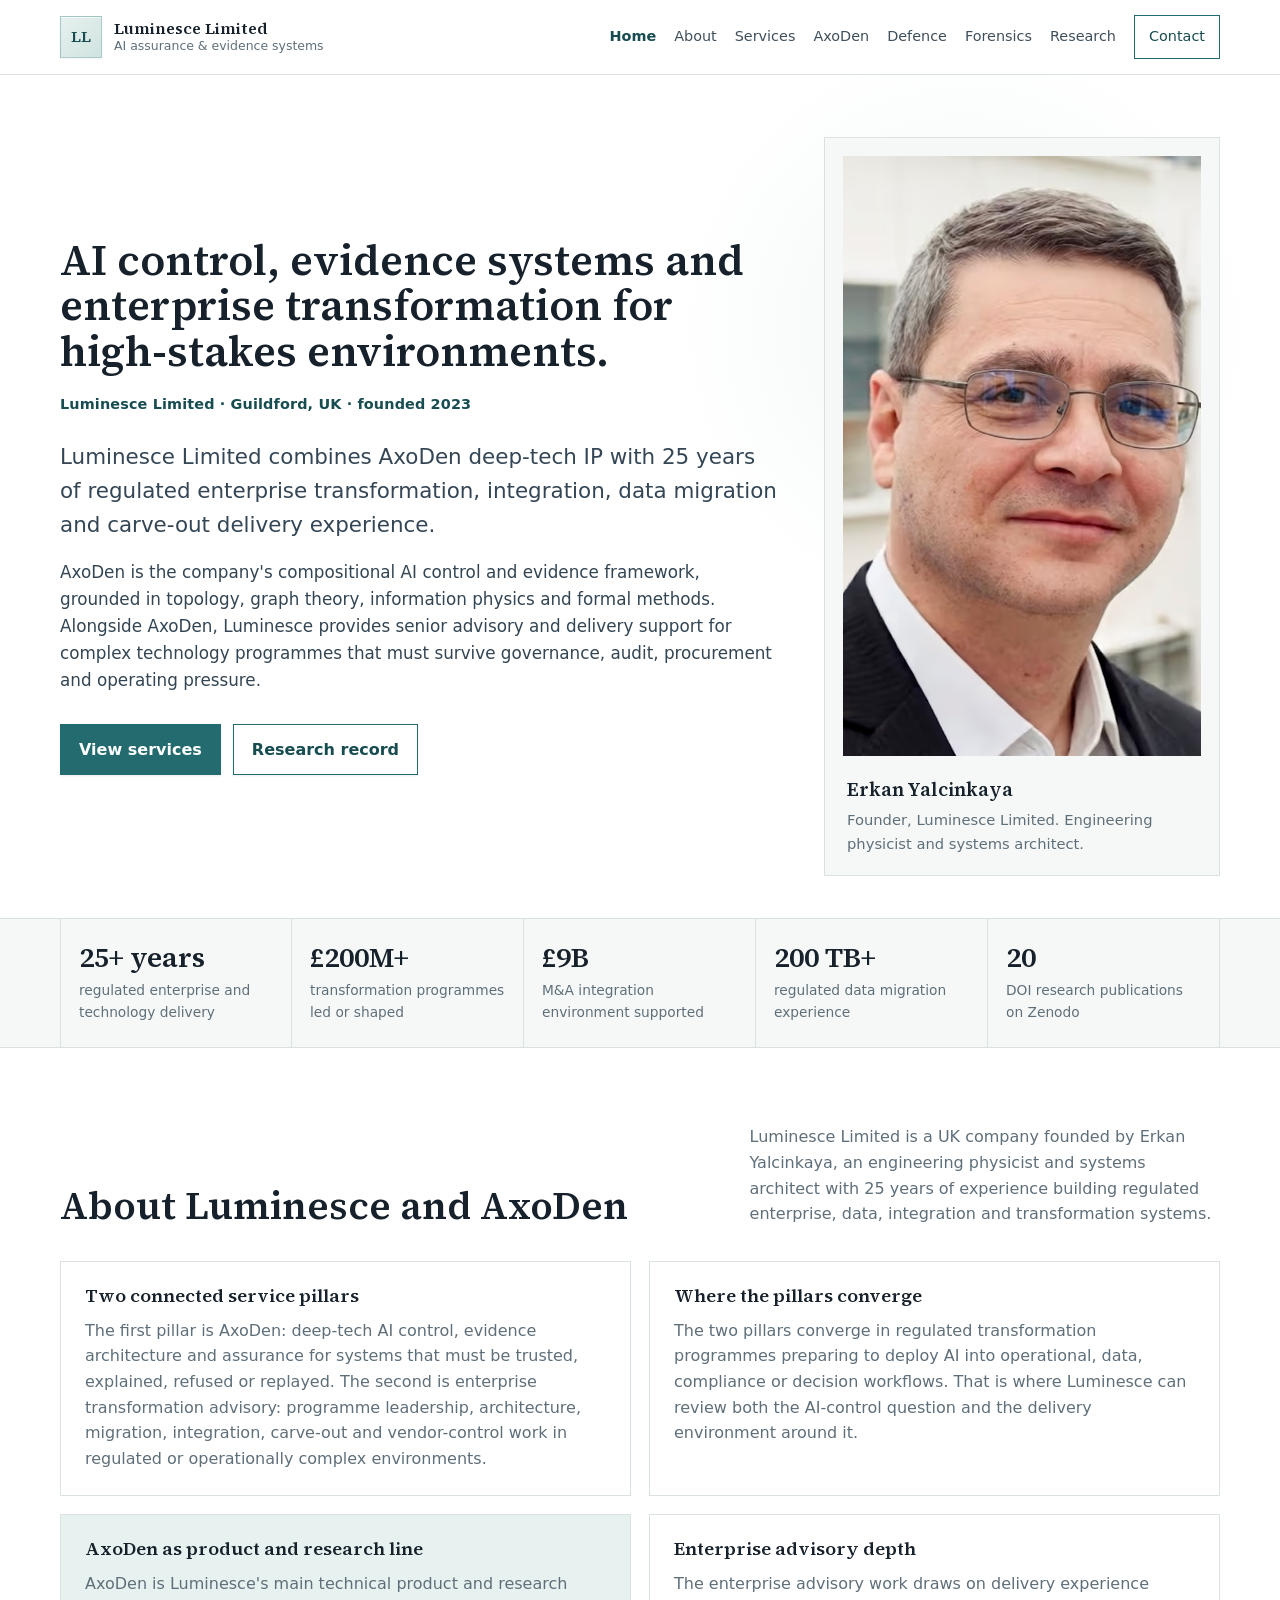
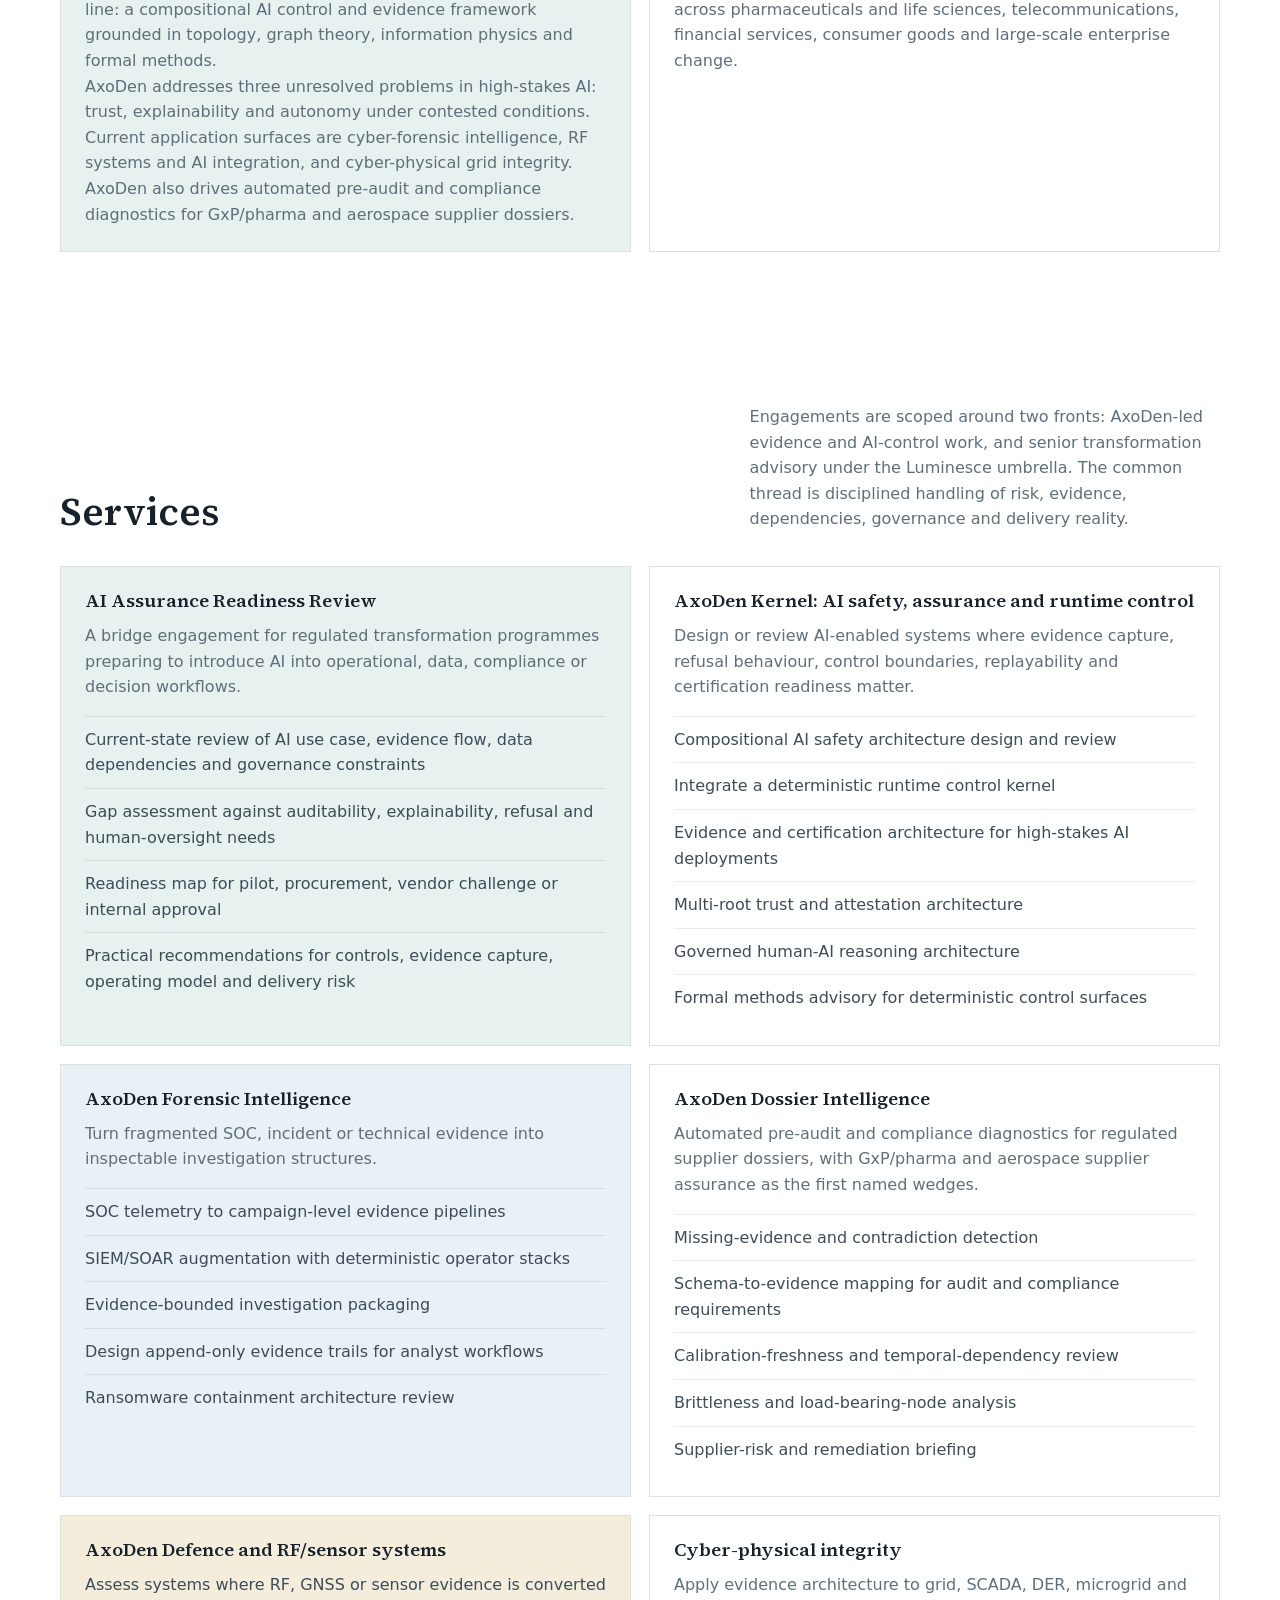
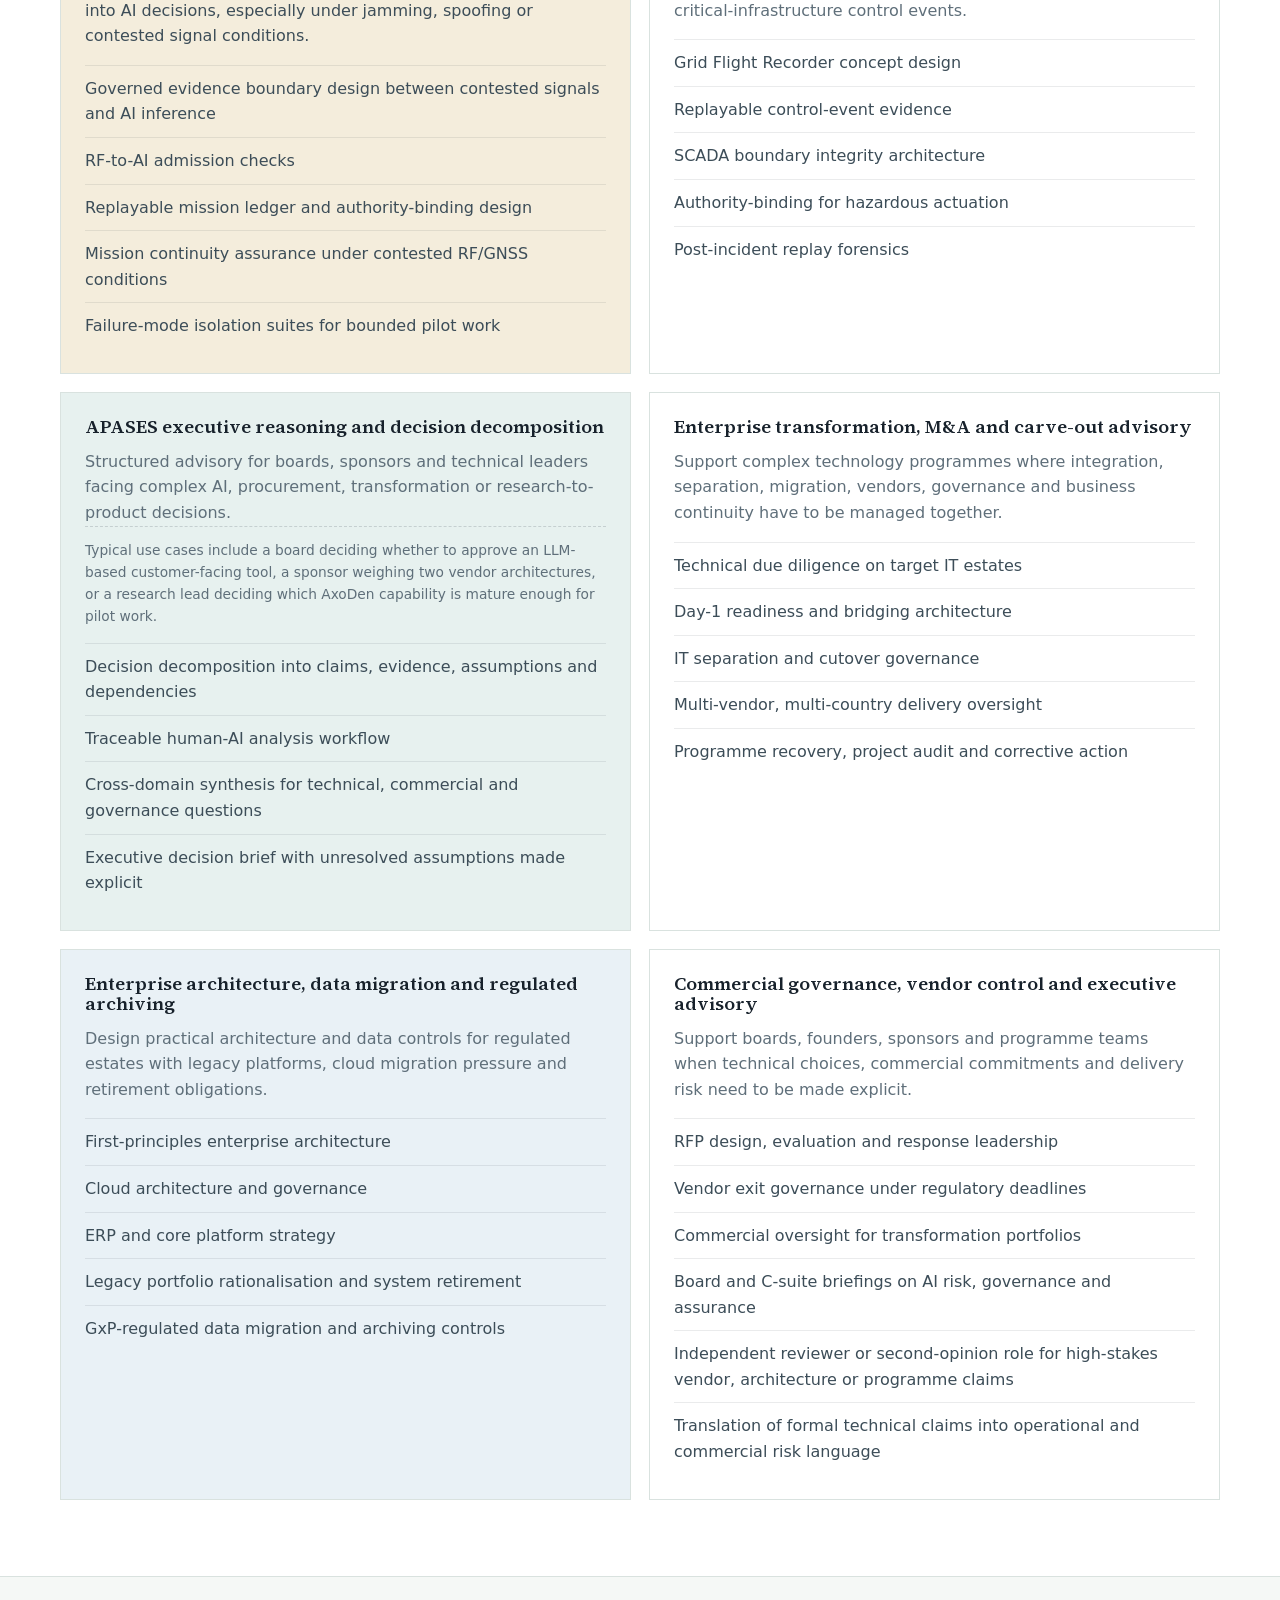
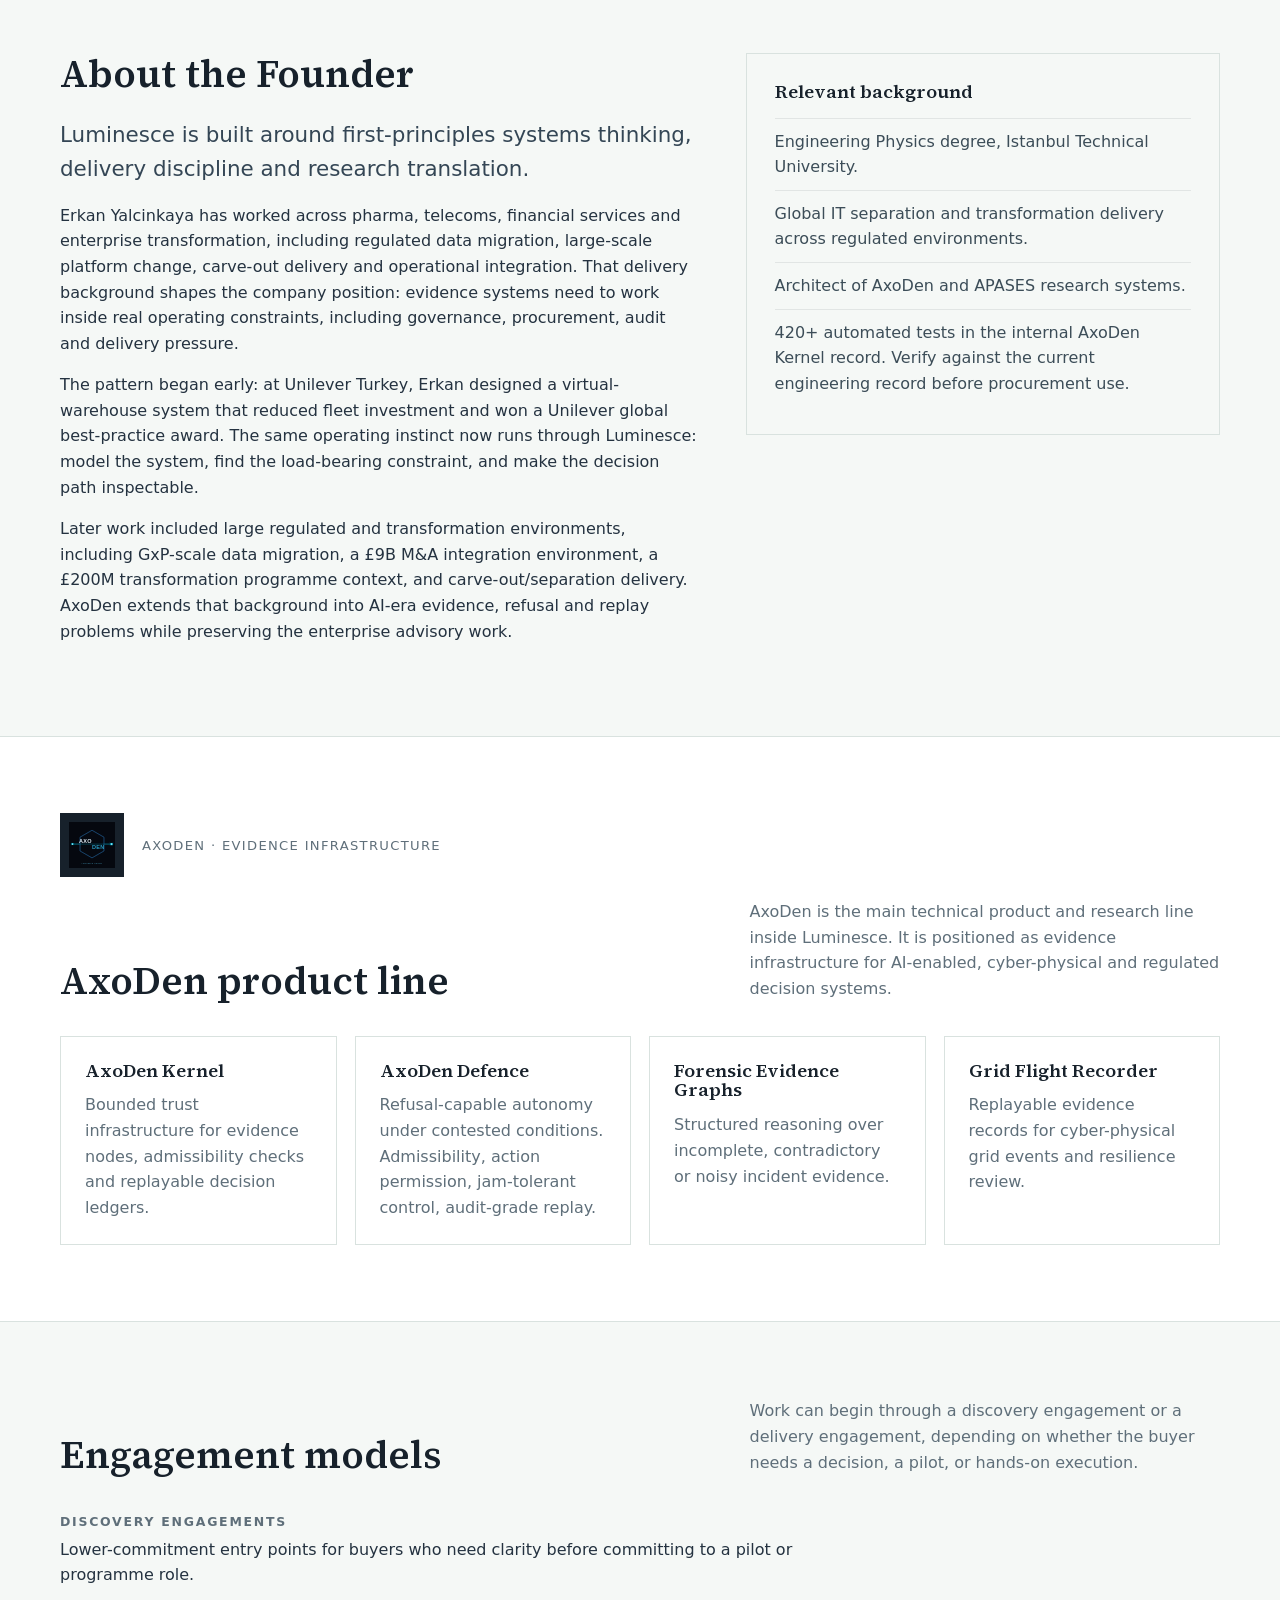
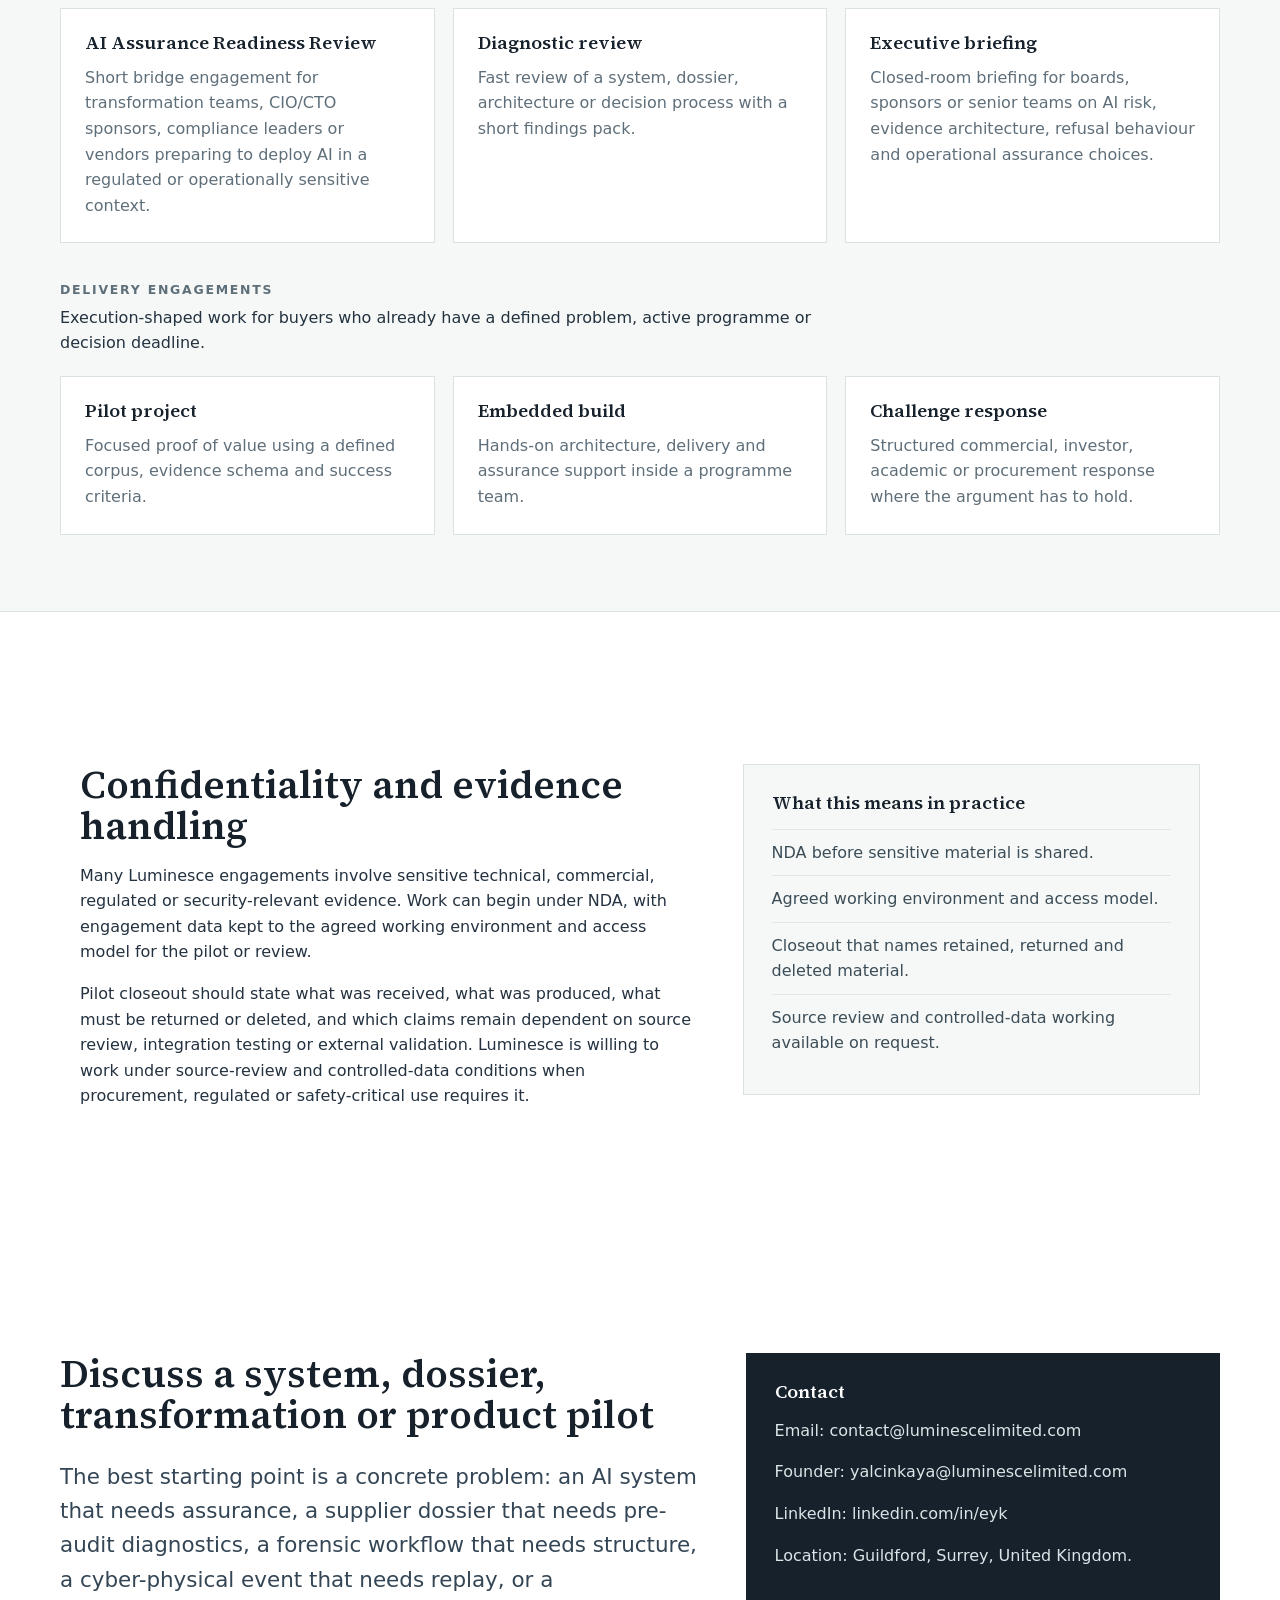
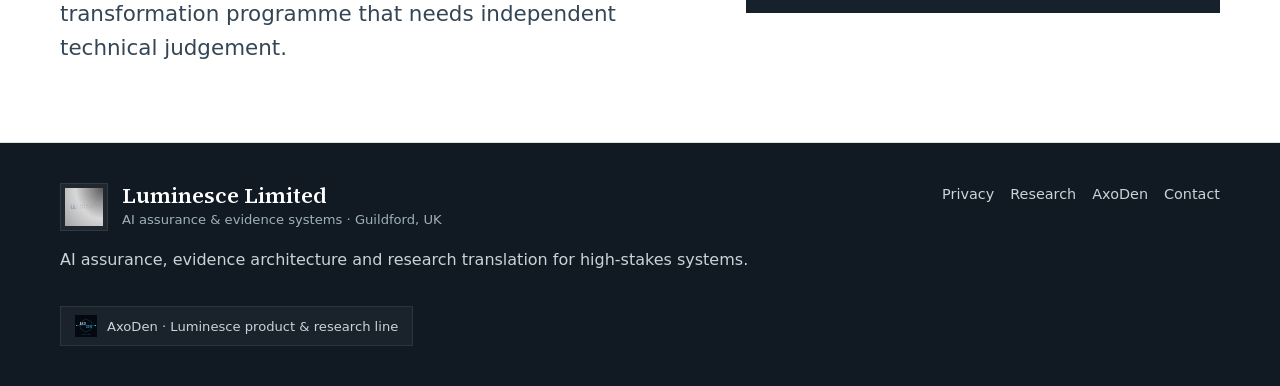
==== commit 542b9852: "Update Luminesce website positioning" ====
--- a/index.html
+++ b/index.html
@@ -18,7 +18,7 @@
   <meta name="twitter:image" content="https://luminescelimited.com/luminesce-logo.png" />
   <link rel="icon" href="./favicon-32.png" />
   <link rel="preload" as="font" href="./source-serif-4-latin-600-normal.woff2" type="font/woff2" crossorigin />
-  <link rel="stylesheet" href="./shared.css?v=7" />
+  <link rel="stylesheet" href="./shared.css?v=9" />
 </head>
 <body>
   <a class="skip-link" href="#main">Skip to content</a>
@@ -33,6 +33,7 @@
       </a>
       <nav class="nav" aria-label="Primary navigation">
         <a class="active" href="./index.html">Home</a>
+        <a href="#about">About</a>
         <a href="#services">Services</a>
         <a href="./kernel.html">AxoDen</a>
         <a href="./defence.html">Defence</a>
@@ -47,6 +48,7 @@
     <div class="mobile-overlay" id="mobile-menu">
       <nav aria-label="Mobile navigation">
         <a href="./index.html">Home</a>
+        <a href="#about">About</a>
         <a href="#services">Services</a>
         <a href="./kernel.html">AxoDen</a>
         <a href="./defence.html">Defence</a>
@@ -60,10 +62,10 @@
   <main id="main">
     <section class="hero">
       <div>
-        <h1>AI assurance and evidence systems for high-stakes decisions.</h1>
+        <h1>AI control, evidence systems and enterprise transformation for high-stakes environments.</h1>
         <p class="company-line">Luminesce Limited · Guildford, UK · founded 2023</p>
-        <p class="lead">Luminesce Limited helps organisations design, review and deploy systems that must be trusted, audited, defended or certified.</p>
-        <p class="body-large">The company combines senior transformation delivery experience with AxoDen, a research and product line for deterministic evidence controls, replayable decision records and safety architecture around AI-enabled systems.</p>
+        <p class="lead">Luminesce Limited combines AxoDen deep-tech IP with 25 years of regulated enterprise transformation, integration, data migration and carve-out delivery experience.</p>
+        <p class="body-large">AxoDen is the company's compositional AI control and evidence framework, grounded in topology, graph theory, information physics and formal methods. Alongside AxoDen, Luminesce provides senior advisory and delivery support for complex technology programmes that must survive governance, audit, procurement and operating pressure.</p>
         <div class="actions">
           <a class="button" href="#services">View services</a>
           <a class="button secondary" href="./research.html">Research record</a>
@@ -84,11 +86,39 @@
 
     <section class="proof-strip" aria-label="Founder and company evidence">
       <div class="proof-inner">
-        <div class="metric"><strong>25+ yrs</strong><span>regulated enterprise and technology delivery</span></div>
+        <div class="metric"><strong>25+ years</strong><span>regulated enterprise and technology delivery</span></div>
         <div class="metric"><strong>&pound;200M+</strong><span>transformation programmes led or shaped</span></div>
         <div class="metric"><strong>&pound;9B</strong><span>M&amp;A integration environment supported</span></div>
-        <div class="metric"><strong>200TB+</strong><span>regulated data migration experience</span></div>
+        <div class="metric"><strong>200 TB+</strong><span>regulated data migration experience</span></div>
         <div class="metric"><strong>20</strong><span>DOI research publications on Zenodo</span></div>
+      </div>
+    </section>
+
+    <section class="section" id="about">
+      <div class="section-head">
+        <div>
+          <h2>About Luminesce and AxoDen</h2>
+        </div>
+        <p>Luminesce Limited is a UK company founded by Erkan Yalcinkaya, an engineering physicist and systems architect with 25 years of experience building regulated enterprise, data, integration and transformation systems.</p>
+      </div>
+      <div class="grid two">
+        <article class="card">
+          <h3>Two connected service pillars</h3>
+          <p>The first pillar is AxoDen: deep-tech AI control, evidence architecture and assurance for systems that must be trusted, explained, refused or replayed. The second is enterprise transformation advisory: programme leadership, architecture, migration, integration, carve-out and vendor-control work in regulated or operationally complex environments.</p>
+        </article>
+        <article class="card">
+          <h3>Where the pillars converge</h3>
+          <p>The two pillars converge in regulated transformation programmes preparing to deploy AI into operational, data, compliance or decision workflows. That is where Luminesce can review both the AI-control question and the delivery environment around it.</p>
+        </article>
+        <article class="card tint-teal">
+          <h3>AxoDen as product and research line</h3>
+          <p>AxoDen is Luminesce's main technical product and research line: a compositional AI control and evidence framework grounded in topology, graph theory, information physics and formal methods.</p>
+          <p>AxoDen addresses three unresolved problems in high-stakes AI: trust, explainability and autonomy under contested conditions. Current application surfaces are cyber-forensic intelligence, RF systems and AI integration, and cyber-physical grid integrity. AxoDen also drives automated pre-audit and compliance diagnostics for GxP/pharma and aerospace supplier dossiers.</p>
+        </article>
+        <article class="card">
+          <h3>Enterprise advisory depth</h3>
+          <p>The enterprise advisory work draws on delivery experience across pharmaceuticals and life sciences, telecommunications, financial services, consumer goods and large-scale enterprise change.</p>
+        </article>
       </div>
     </section>
 
@@ -97,62 +127,118 @@
         <div>
           <h2>Services</h2>
         </div>
-        <p>Engagements are scoped around evidence, system risk and commercial decision points. The aim is to make weak assumptions visible before they become delivery, procurement or assurance failures.</p>
-      </div>
-      <div class="grid three">
+        <p>Engagements are scoped around two fronts: AxoDen-led evidence and AI-control work, and senior transformation advisory under the Luminesce umbrella. The common thread is disciplined handling of risk, evidence, dependencies, governance and delivery reality.</p>
+      </div>
+      <div class="grid two">
         <article class="card tint-teal">
-          <h3>AI assurance and control architecture</h3>
-          <p>Review AI-enabled systems for evidence capture, refusal behaviour, control boundaries, replayability and certification readiness.</p>
-          <ul>
-            <li>AI assurance review</li>
-            <li>Safety case evidence structure</li>
-            <li>Control and audit model design</li>
-          </ul>
-        </article>
-        <article class="card">
-          <h3>Regulated evidence and dossier audit</h3>
-          <p>Find missing or weak evidence in submissions, tender packs, compliance dossiers and technical assurance files.</p>
-          <ul>
-            <li>Completeness analysis</li>
-            <li>Schema-to-evidence mapping</li>
-            <li>Executive remediation briefings</li>
+          <h3>AI Assurance Readiness Review</h3>
+          <p>A bridge engagement for regulated transformation programmes preparing to introduce AI into operational, data, compliance or decision workflows.</p>
+          <ul>
+            <li>Current-state review of AI use case, evidence flow, data dependencies and governance constraints</li>
+            <li>Gap assessment against auditability, explainability, refusal and human-oversight needs</li>
+            <li>Readiness map for pilot, procurement, vendor challenge or internal approval</li>
+            <li>Practical recommendations for controls, evidence capture, operating model and delivery risk</li>
+          </ul>
+        </article>
+        <article class="card">
+          <h3>AxoDen Kernel: AI safety, assurance and runtime control</h3>
+          <p>Design or review AI-enabled systems where evidence capture, refusal behaviour, control boundaries, replayability and certification readiness matter.</p>
+          <ul>
+            <li>Compositional AI safety architecture design and review</li>
+            <li>Integrate a deterministic runtime control kernel</li>
+            <li>Evidence and certification architecture for high-stakes AI deployments</li>
+            <li>Multi-root trust and attestation architecture</li>
+            <li>Governed human-AI reasoning architecture</li>
+            <li>Formal methods advisory for deterministic control surfaces</li>
           </ul>
         </article>
         <article class="card tint-blue">
-          <h3>Forensic evidence graphs</h3>
-          <p>Turn fragmented incident evidence into structured graphs that expose contradictions, missing observations and defensible investigation paths.</p>
-          <ul>
-            <li>Cyber incident evidence modelling</li>
-            <li>Root-cause analysis support</li>
-            <li>Replayable investigation records</li>
-          </ul>
-        </article>
-        <article class="card">
-          <h3>Defence and spectrum assurance</h3>
-          <p>Assess systems where RF, GNSS or sensor evidence is converted into AI decisions, especially under jamming, spoofing or contested signal conditions. Backed by the AxoDen Defence runtime.</p>
-          <ul>
+          <h3>AxoDen Forensic Intelligence</h3>
+          <p>Turn fragmented SOC, incident or technical evidence into inspectable investigation structures.</p>
+          <ul>
+            <li>SOC telemetry to campaign-level evidence pipelines</li>
+            <li>SIEM/SOAR augmentation with deterministic operator stacks</li>
+            <li>Evidence-bounded investigation packaging</li>
+            <li>Design append-only evidence trails for analyst workflows</li>
+            <li>Ransomware containment architecture review</li>
+          </ul>
+        </article>
+        <article class="card">
+          <h3>AxoDen Dossier Intelligence</h3>
+          <p>Automated pre-audit and compliance diagnostics for regulated supplier dossiers, with GxP/pharma and aerospace supplier assurance as the first named wedges.</p>
+          <ul>
+            <li>Missing-evidence and contradiction detection</li>
+            <li>Schema-to-evidence mapping for audit and compliance requirements</li>
+            <li>Calibration-freshness and temporal-dependency review</li>
+            <li>Brittleness and load-bearing-node analysis</li>
+            <li>Supplier-risk and remediation briefing</li>
+          </ul>
+        </article>
+        <article class="card tint-gold">
+          <h3>AxoDen Defence and RF/sensor systems</h3>
+          <p>Assess systems where RF, GNSS or sensor evidence is converted into AI decisions, especially under jamming, spoofing or contested signal conditions.</p>
+          <ul>
+            <li>Governed evidence boundary design between contested signals and AI inference</li>
             <li>RF-to-AI admission checks</li>
-            <li>Spectrum and signal-integrity review</li>
-            <li>Autonomy, refusal and survival-loop risk analysis</li>
-          </ul>
-        </article>
-        <article class="card tint-gold">
-          <h3>Proxy integrity and Goodhart risk</h3>
-          <p>Examine whether a system is optimising the measurable proxy while losing sight of the intended operational goal.</p>
-          <ul>
-            <li>KPI gaming analysis</li>
-            <li>Model drift evidence review</li>
-            <li>Governance control recommendations</li>
-          </ul>
-          <p class="scope"><strong>Scope:</strong> detection covers noise and bounded adversarial pressure. Freshness-suppression masking is a known open problem. We surface it where present and do not claim to detect it.</p>
-        </article>
-        <article class="card">
-          <h3>Technical strategy and challenge response</h3>
-          <p>Support founders, boards and programme teams with structured technical argument, commercial option analysis and proposal response.</p>
-          <ul>
-            <li>Commercial option synthesis</li>
-            <li>Product and pilot design</li>
-            <li>Investor and procurement narrative</li>
+            <li>Replayable mission ledger and authority-binding design</li>
+            <li>Mission continuity assurance under contested RF/GNSS conditions</li>
+            <li>Failure-mode isolation suites for bounded pilot work</li>
+          </ul>
+        </article>
+        <article class="card">
+          <h3>Cyber-physical integrity</h3>
+          <p>Apply evidence architecture to grid, SCADA, DER, microgrid and critical-infrastructure control events.</p>
+          <ul>
+            <li>Grid Flight Recorder concept design</li>
+            <li>Replayable control-event evidence</li>
+            <li>SCADA boundary integrity architecture</li>
+            <li>Authority-binding for hazardous actuation</li>
+            <li>Post-incident replay forensics</li>
+          </ul>
+        </article>
+        <article class="card tint-teal">
+          <h3>APASES executive reasoning and decision decomposition</h3>
+          <p>Structured advisory for boards, sponsors and technical leaders facing complex AI, procurement, transformation or research-to-product decisions.</p>
+          <p class="scope">Typical use cases include a board deciding whether to approve an LLM-based customer-facing tool, a sponsor weighing two vendor architectures, or a research lead deciding which AxoDen capability is mature enough for pilot work.</p>
+          <ul>
+            <li>Decision decomposition into claims, evidence, assumptions and dependencies</li>
+            <li>Traceable human-AI analysis workflow</li>
+            <li>Cross-domain synthesis for technical, commercial and governance questions</li>
+            <li>Executive decision brief with unresolved assumptions made explicit</li>
+          </ul>
+        </article>
+        <article class="card">
+          <h3>Enterprise transformation, M&amp;A and carve-out advisory</h3>
+          <p>Support complex technology programmes where integration, separation, migration, vendors, governance and business continuity have to be managed together.</p>
+          <ul>
+            <li>Technical due diligence on target IT estates</li>
+            <li>Day-1 readiness and bridging architecture</li>
+            <li>IT separation and cutover governance</li>
+            <li>Multi-vendor, multi-country delivery oversight</li>
+            <li>Programme recovery, project audit and corrective action</li>
+          </ul>
+        </article>
+        <article class="card tint-blue">
+          <h3>Enterprise architecture, data migration and regulated archiving</h3>
+          <p>Design practical architecture and data controls for regulated estates with legacy platforms, cloud migration pressure and retirement obligations.</p>
+          <ul>
+            <li>First-principles enterprise architecture</li>
+            <li>Cloud architecture and governance</li>
+            <li>ERP and core platform strategy</li>
+            <li>Legacy portfolio rationalisation and system retirement</li>
+            <li>GxP-regulated data migration and archiving controls</li>
+          </ul>
+        </article>
+        <article class="card">
+          <h3>Commercial governance, vendor control and executive advisory</h3>
+          <p>Support boards, founders, sponsors and programme teams when technical choices, commercial commitments and delivery risk need to be made explicit.</p>
+          <ul>
+            <li>RFP design, evaluation and response leadership</li>
+            <li>Vendor exit governance under regulatory deadlines</li>
+            <li>Commercial oversight for transformation portfolios</li>
+            <li>Board and C-suite briefings on AI risk, governance and assurance</li>
+            <li>Independent reviewer or second-opinion role for high-stakes vendor, architecture or programme claims</li>
+            <li>Translation of formal technical claims into operational and commercial risk language</li>
           </ul>
         </article>
       </div>
@@ -161,9 +247,11 @@
     <section class="section-band">
       <div class="section split" id="founder">
         <div>
-          <h2>Founder-led technical judgement</h2>
+          <h2>About the Founder</h2>
           <p class="lead">Luminesce is built around first-principles systems thinking, delivery discipline and research translation.</p>
-          <p>Erkan Yalcinkaya has worked across pharma, telecoms, financial services and enterprise transformation, including regulated data migration, large-scale platform change, carve-out delivery and operational integration. That delivery background shapes the company position: evidence systems have to survive contact with governance, procurement, audit and real operational constraints.</p>
+          <p>Erkan Yalcinkaya has worked across pharma, telecoms, financial services and enterprise transformation, including regulated data migration, large-scale platform change, carve-out delivery and operational integration. That delivery background shapes the company position: evidence systems need to work inside real operating constraints, including governance, procurement, audit and delivery pressure.</p>
+          <p>The pattern began early: at Unilever Turkey, Erkan designed a virtual-warehouse system that reduced fleet investment and won a Unilever global best-practice award. The same operating instinct now runs through Luminesce: model the system, find the load-bearing constraint, and make the decision path inspectable.</p>
+          <p>Later work included large regulated and transformation environments, including GxP-scale data migration, a &pound;9B M&amp;A integration environment, a &pound;200M transformation programme context, and carve-out/separation delivery. AxoDen extends that background into AI-era evidence, refusal and replay problems while preserving the enterprise advisory work.</p>
         </div>
         <aside class="panel">
           <h3>Relevant background</h3>
@@ -171,7 +259,7 @@
             <li>Engineering Physics degree, Istanbul Technical University.</li>
             <li>Global IT separation and transformation delivery across regulated environments.</li>
             <li>Architect of AxoDen and APASES research systems.</li>
-            <li>Current internal AxoDen kernel test record: 420+ automated tests, verify before procurement use.</li>
+            <li>420+ automated tests in the internal AxoDen Kernel record. Verify against the current engineering record before procurement use.</li>
           </ul>
         </aside>
       </div>
@@ -214,14 +302,30 @@
           <div>
             <h2>Engagement models</h2>
           </div>
-          <p>Work can begin as a short diagnostic review, a bounded pilot, an embedded build role or a commercial strategy engagement.</p>
-        </div>
-        <div class="grid four">
+          <p>Work can begin through a discovery engagement or a delivery engagement, depending on whether the buyer needs a decision, a pilot, or hands-on execution.</p>
+        </div>
+
+        <h3 class="subgroup-head">Discovery engagements</h3>
+        <p>Lower-commitment entry points for buyers who need clarity before committing to a pilot or programme role.</p>
+        <div class="grid three">
+          <article class="card">
+            <h3>AI Assurance Readiness Review</h3>
+            <p>Short bridge engagement for transformation teams, CIO/CTO sponsors, compliance leaders or vendors preparing to deploy AI in a regulated or operationally sensitive context.</p>
+          </article>
           <article class="card">
             <h3>Diagnostic review</h3>
             <p>Fast review of a system, dossier, architecture or decision process with a short findings pack.</p>
           </article>
           <article class="card">
+            <h3>Executive briefing</h3>
+            <p>Closed-room briefing for boards, sponsors or senior teams on AI risk, evidence architecture, refusal behaviour and operational assurance choices.</p>
+          </article>
+        </div>
+
+        <h3 class="subgroup-head">Delivery engagements</h3>
+        <p>Execution-shaped work for buyers who already have a defined problem, active programme or decision deadline.</p>
+        <div class="grid three">
+          <article class="card">
             <h3>Pilot project</h3>
             <p>Focused proof of value using a defined corpus, evidence schema and success criteria.</p>
           </article>
@@ -237,10 +341,29 @@
       </div>
     </section>
 
+    <section class="section">
+      <div class="section split">
+        <div>
+          <h2>Confidentiality and evidence handling</h2>
+          <p>Many Luminesce engagements involve sensitive technical, commercial, regulated or security-relevant evidence. Work can begin under NDA, with engagement data kept to the agreed working environment and access model for the pilot or review.</p>
+          <p>Pilot closeout should state what was received, what was produced, what must be returned or deleted, and which claims remain dependent on source review, integration testing or external validation. Luminesce is willing to work under source-review and controlled-data conditions when procurement, regulated or safety-critical use requires it.</p>
+        </div>
+        <aside class="panel">
+          <h3>What this means in practice</h3>
+          <ul class="feature-list">
+            <li>NDA before sensitive material is shared.</li>
+            <li>Agreed working environment and access model.</li>
+            <li>Closeout that names retained, returned and deleted material.</li>
+            <li>Source review and controlled-data working available on request.</li>
+          </ul>
+        </aside>
+      </div>
+    </section>
+
     <section class="section split" id="contact">
       <div>
-        <h2>Discuss a system, dossier or product pilot</h2>
-        <p class="lead">The best starting point is a concrete evidence problem: a submission that may be incomplete, an AI system that needs assurance, a forensic workflow that needs structure, or a product pilot that needs a defensible wedge.</p>
+        <h2>Discuss a system, dossier, transformation or product pilot</h2>
+        <p class="lead">The best starting point is a concrete problem: an AI system that needs assurance, a supplier dossier that needs pre-audit diagnostics, a forensic workflow that needs structure, a cyber-physical event that needs replay, or a transformation programme that needs independent technical judgement.</p>
       </div>
       <aside class="panel dark">
         <h3>Contact</h3>
--- a/shared.css
+++ b/shared.css
@@ -562,6 +562,15 @@
   font-size: 0.9rem;
 }
 
+.table caption {
+  caption-side: top;
+  text-align: left;
+  padding: 0 0 10px;
+  color: var(--muted);
+  font-size: 0.9rem;
+  font-weight: 600;
+}
+
 .site-footer {
   border-top: 1px solid var(--line);
   background: #111a22;
@@ -928,6 +937,32 @@
   font-feature-settings: "tnum" on;
 }
 
+/* Status tokens (ESTABLISHED, CLAIMED, UNVERIFIED CONJECTURE) rendered
+   as small caps with letter-spacing rather than baked-in all-caps text. */
+.status-token {
+  font-variant-caps: all-small-caps;
+  letter-spacing: 0.06em;
+  font-weight: 600;
+}
+
+/* Sub-group label inside a section that contains multiple grids
+   (e.g. Discovery engagements / Delivery engagements). Sits visually
+   below the section h2 but above grid cards, as an eyebrow label. */
+.subgroup-head {
+  font-family: Inter, ui-sans-serif, system-ui, sans-serif;
+  font-size: 0.78rem;
+  letter-spacing: 0.14em;
+  text-transform: uppercase;
+  color: var(--muted);
+  margin: 40px 0 8px;
+}
+
+.subgroup-head + p {
+  margin: 0 0 20px;
+  color: var(--text);
+  max-width: 760px;
+}
+
 /* Section dividers — subtle horizontal accents between major sections */
 .section-band + .section,
 .section + .section-band {
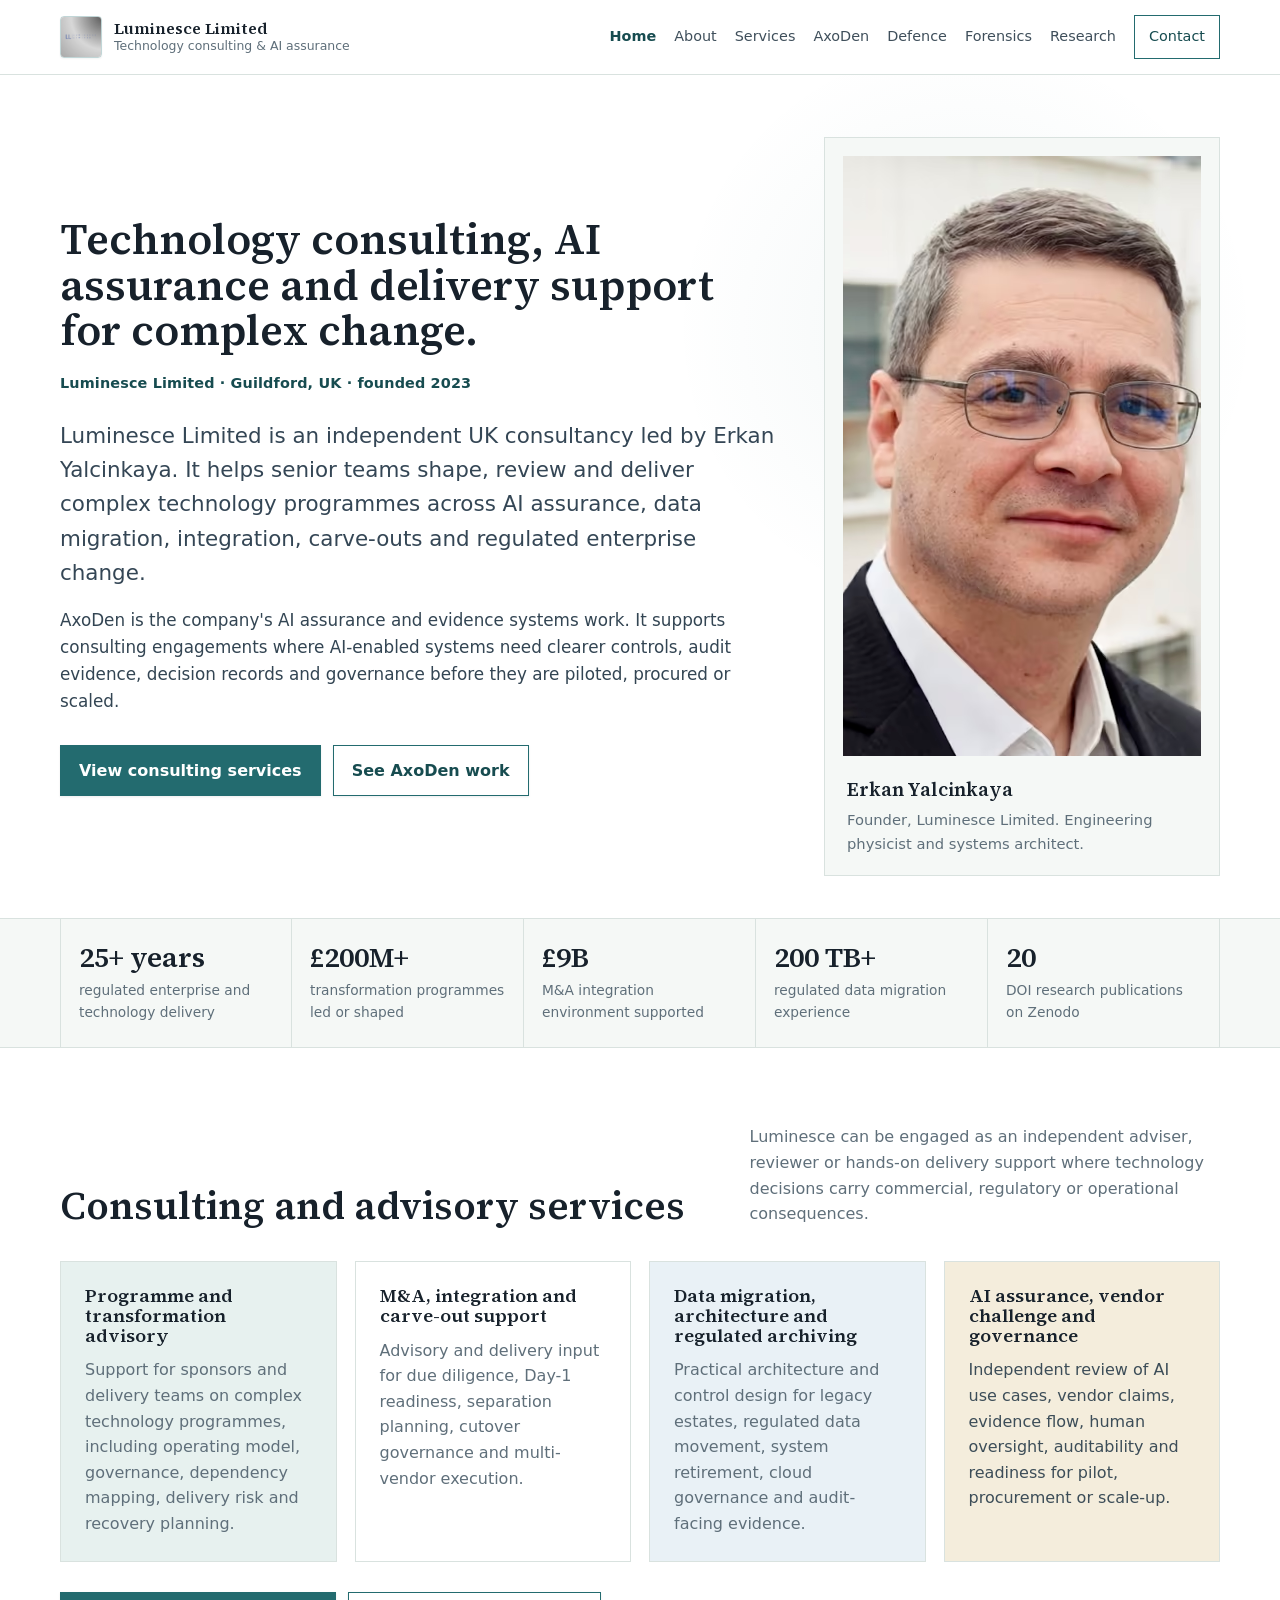
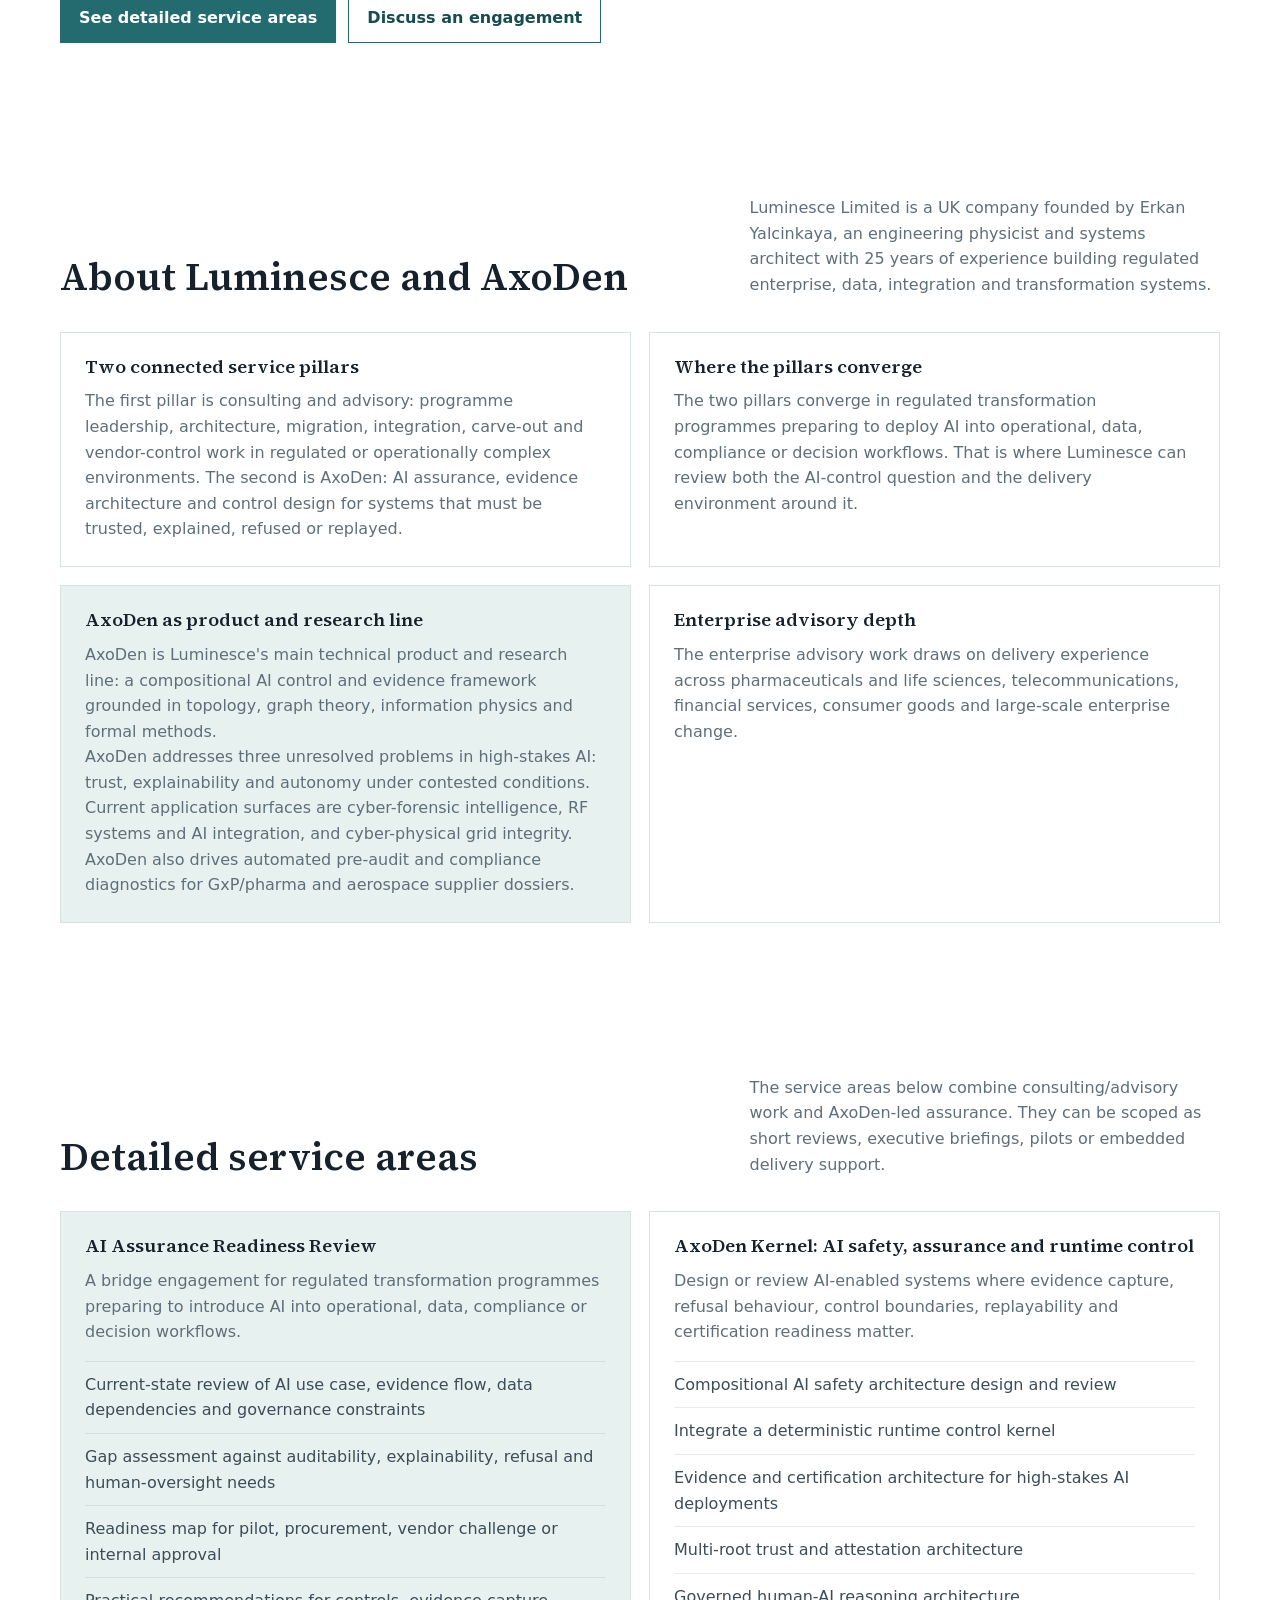
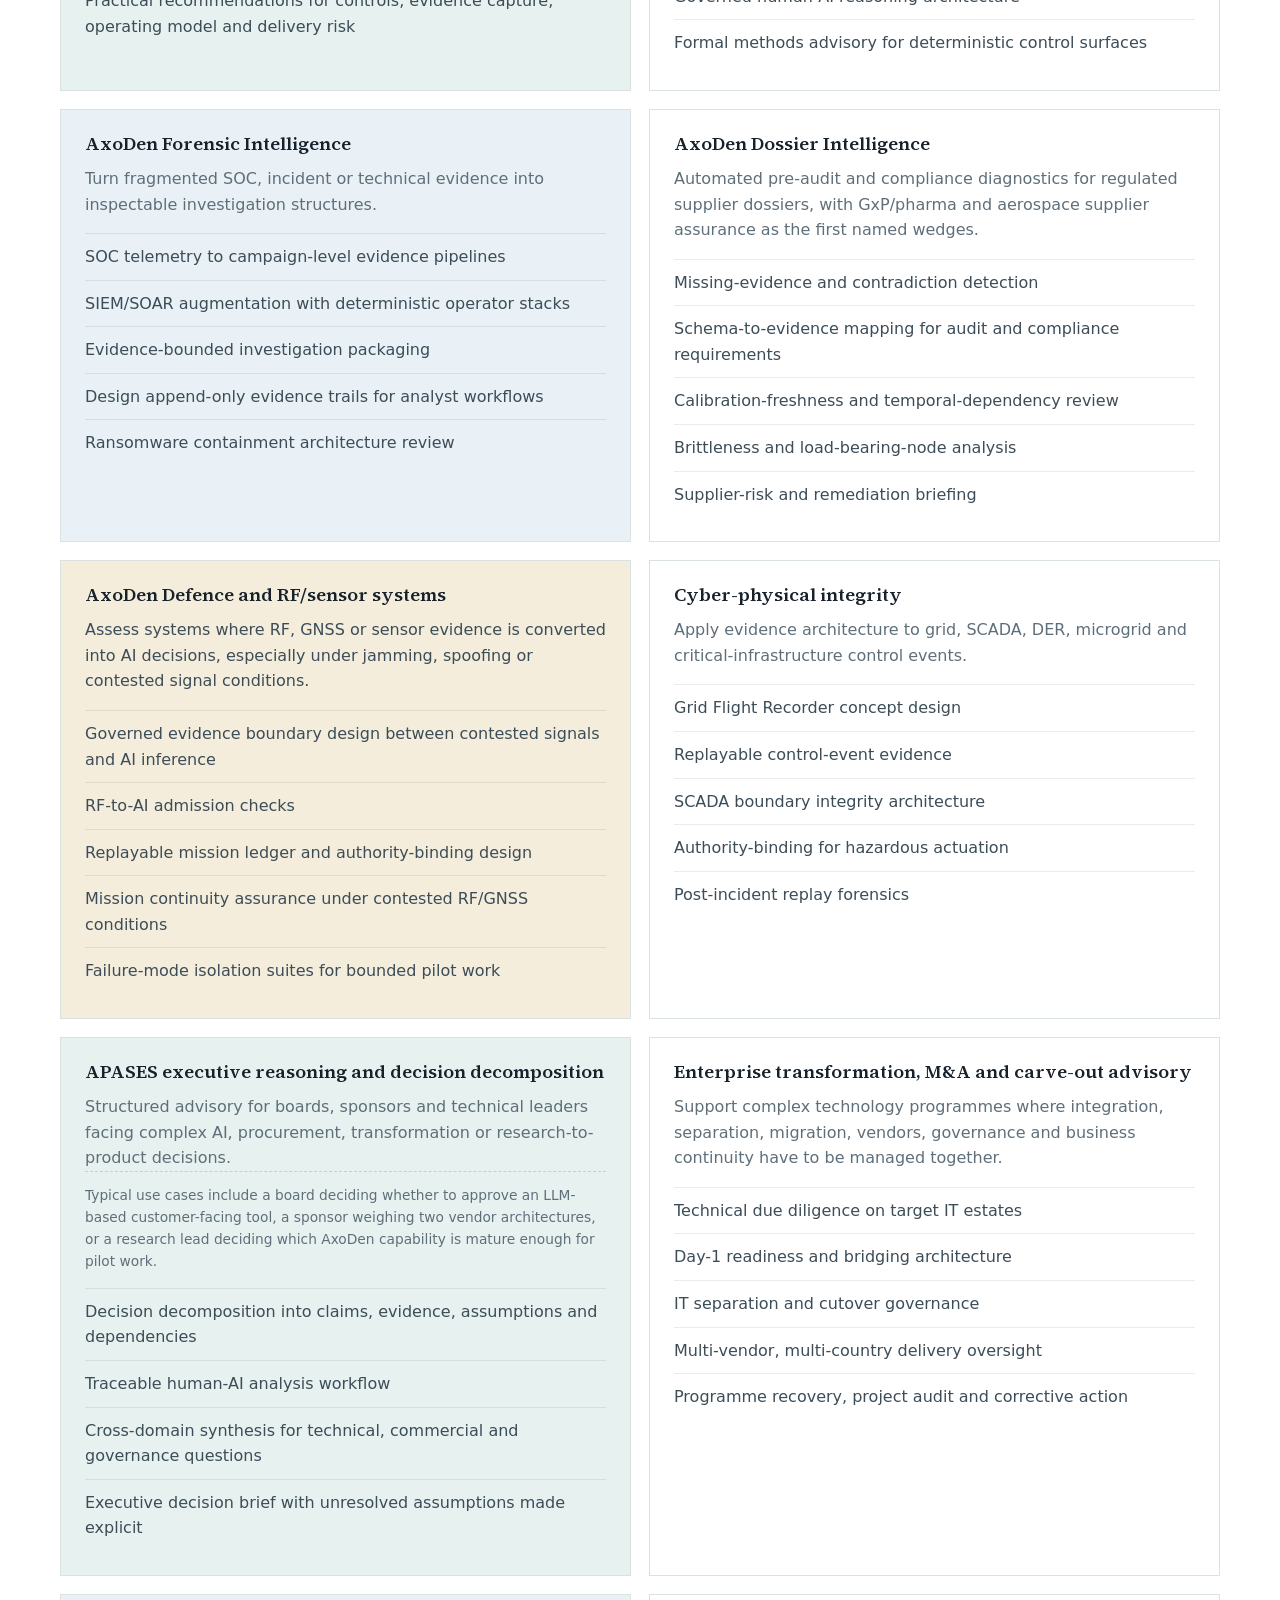
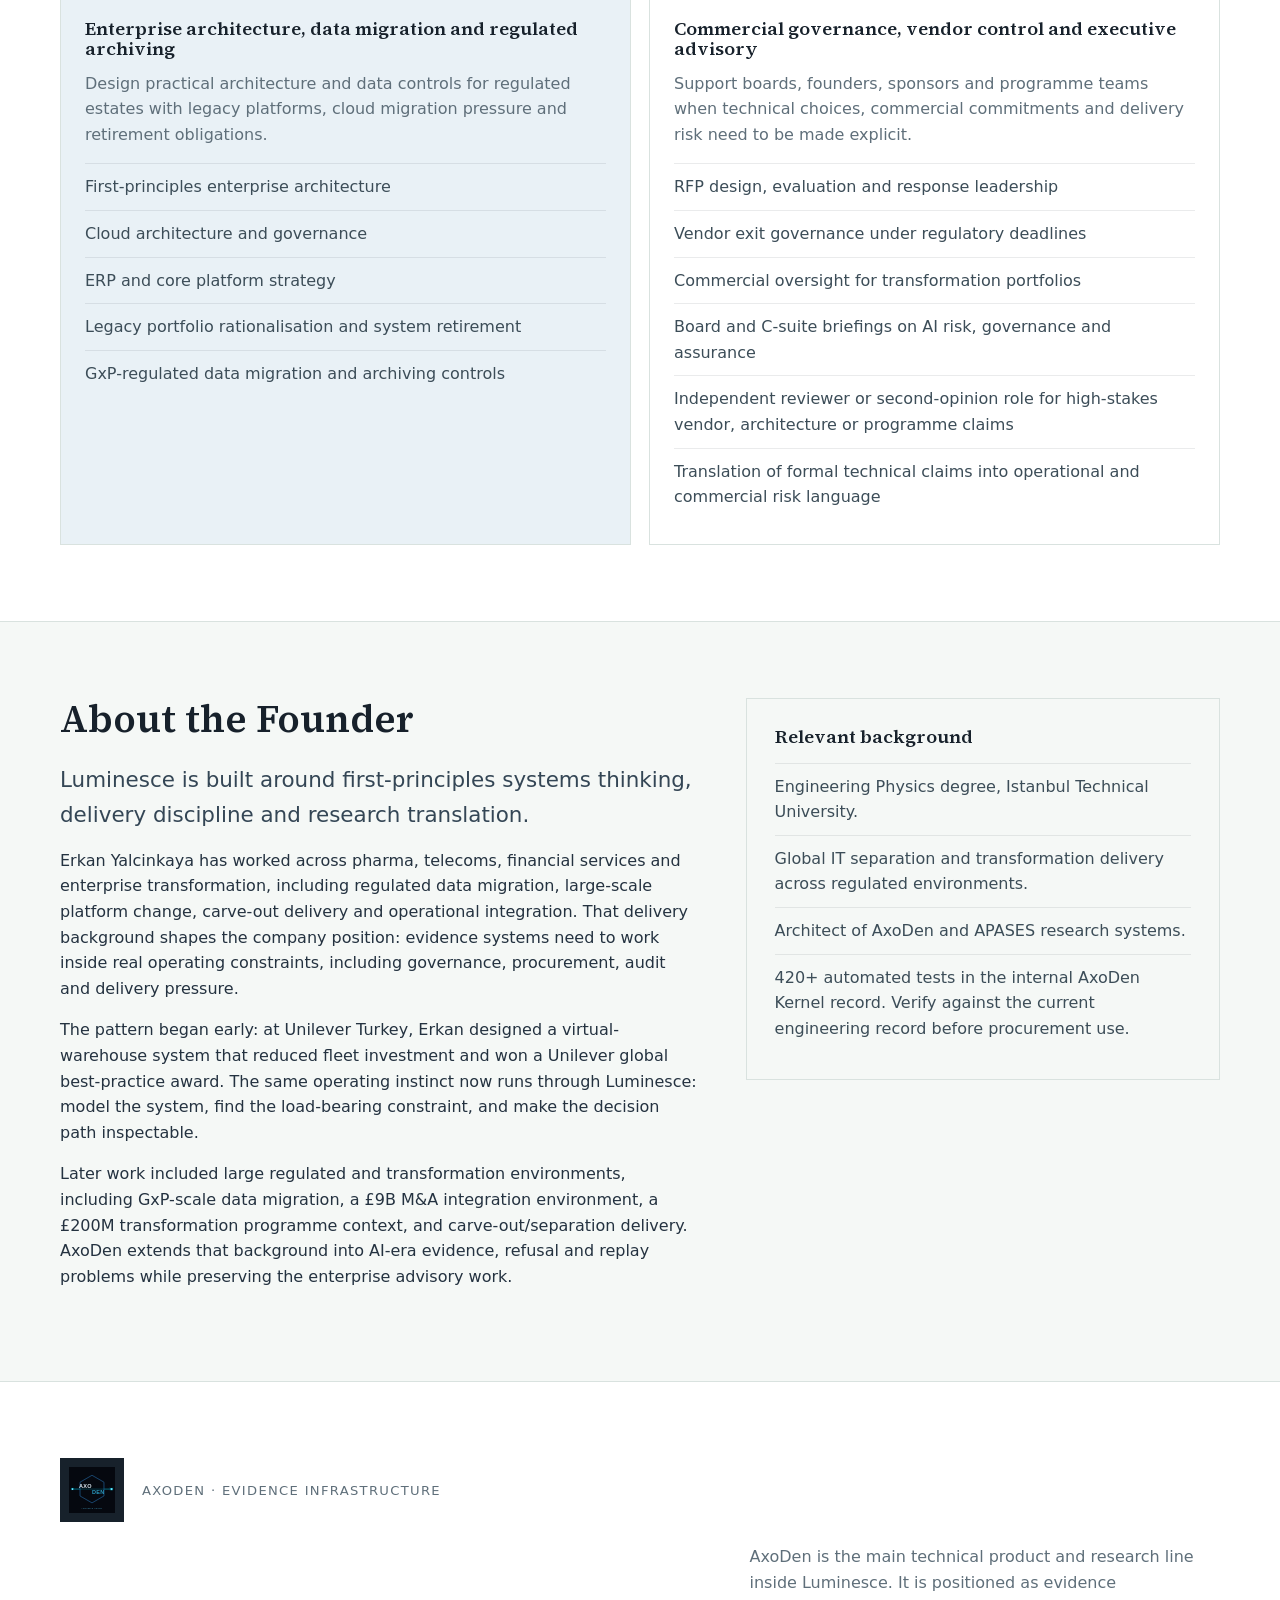
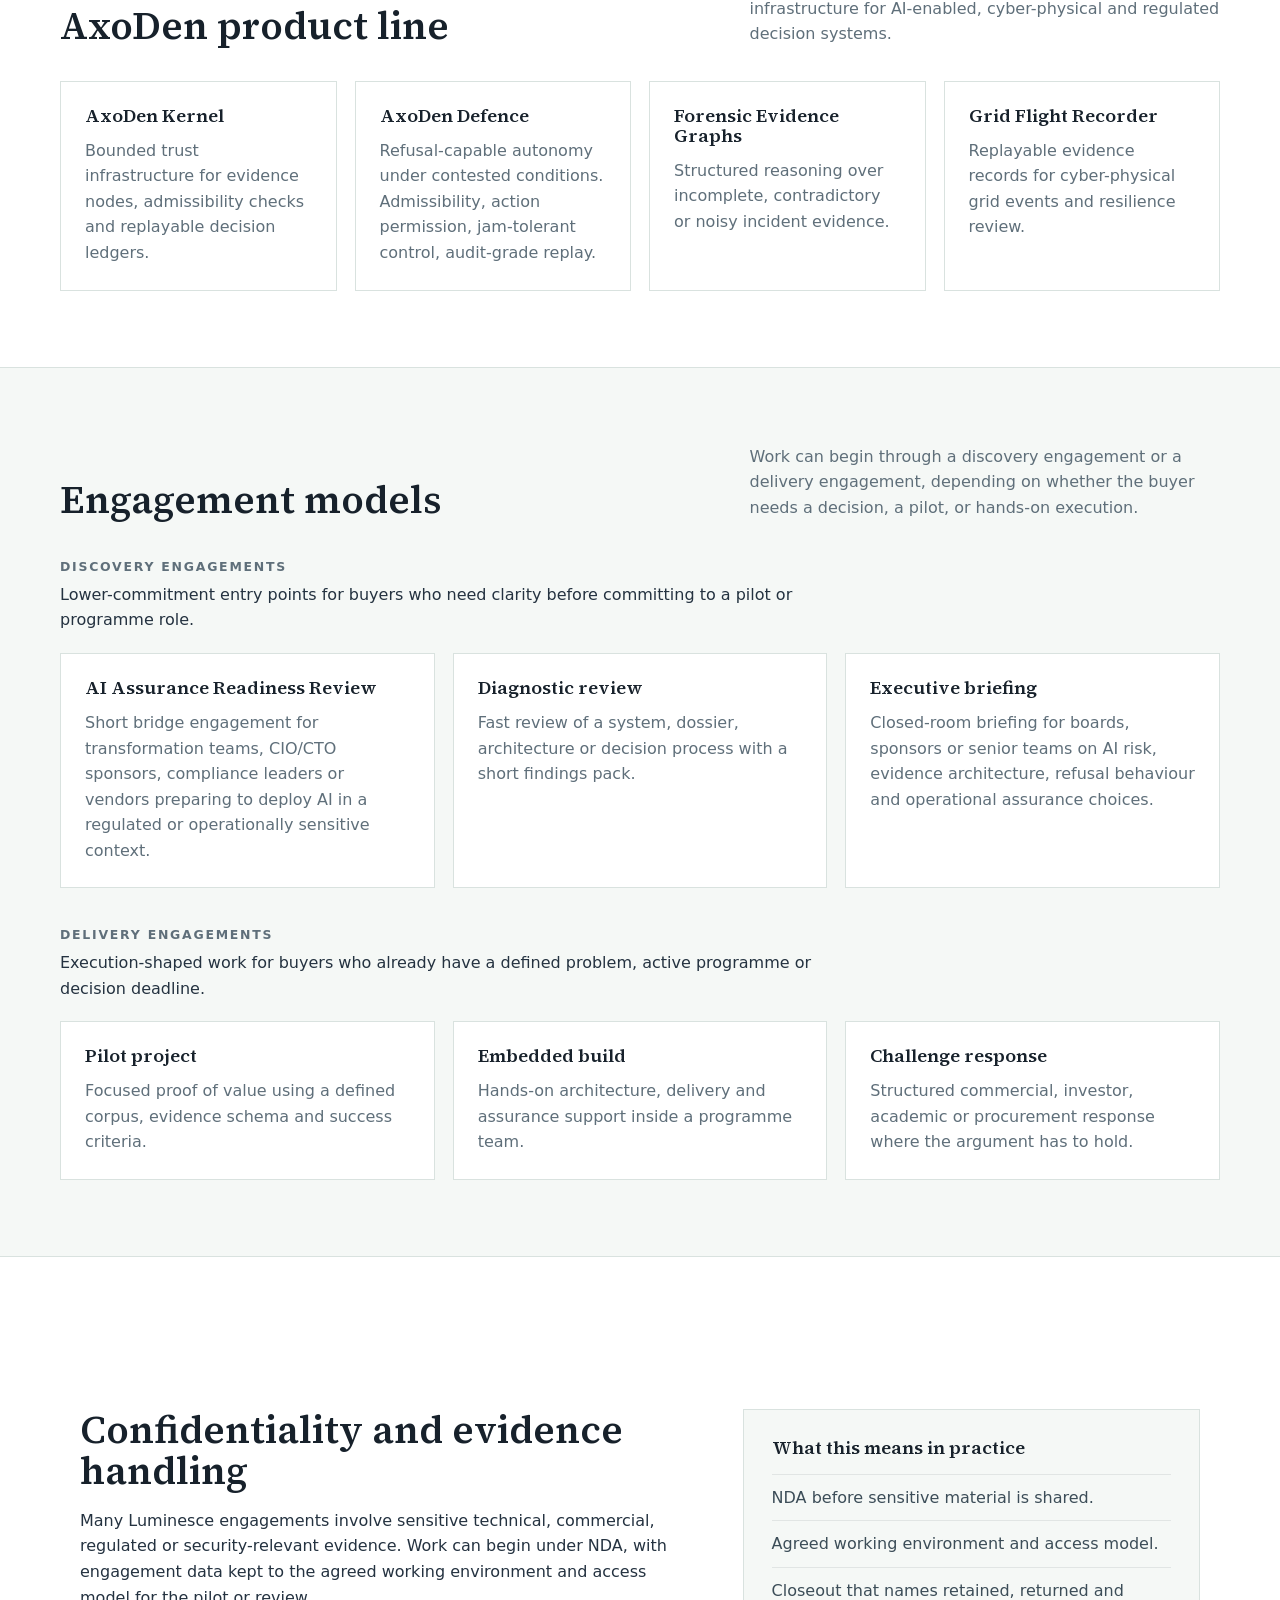
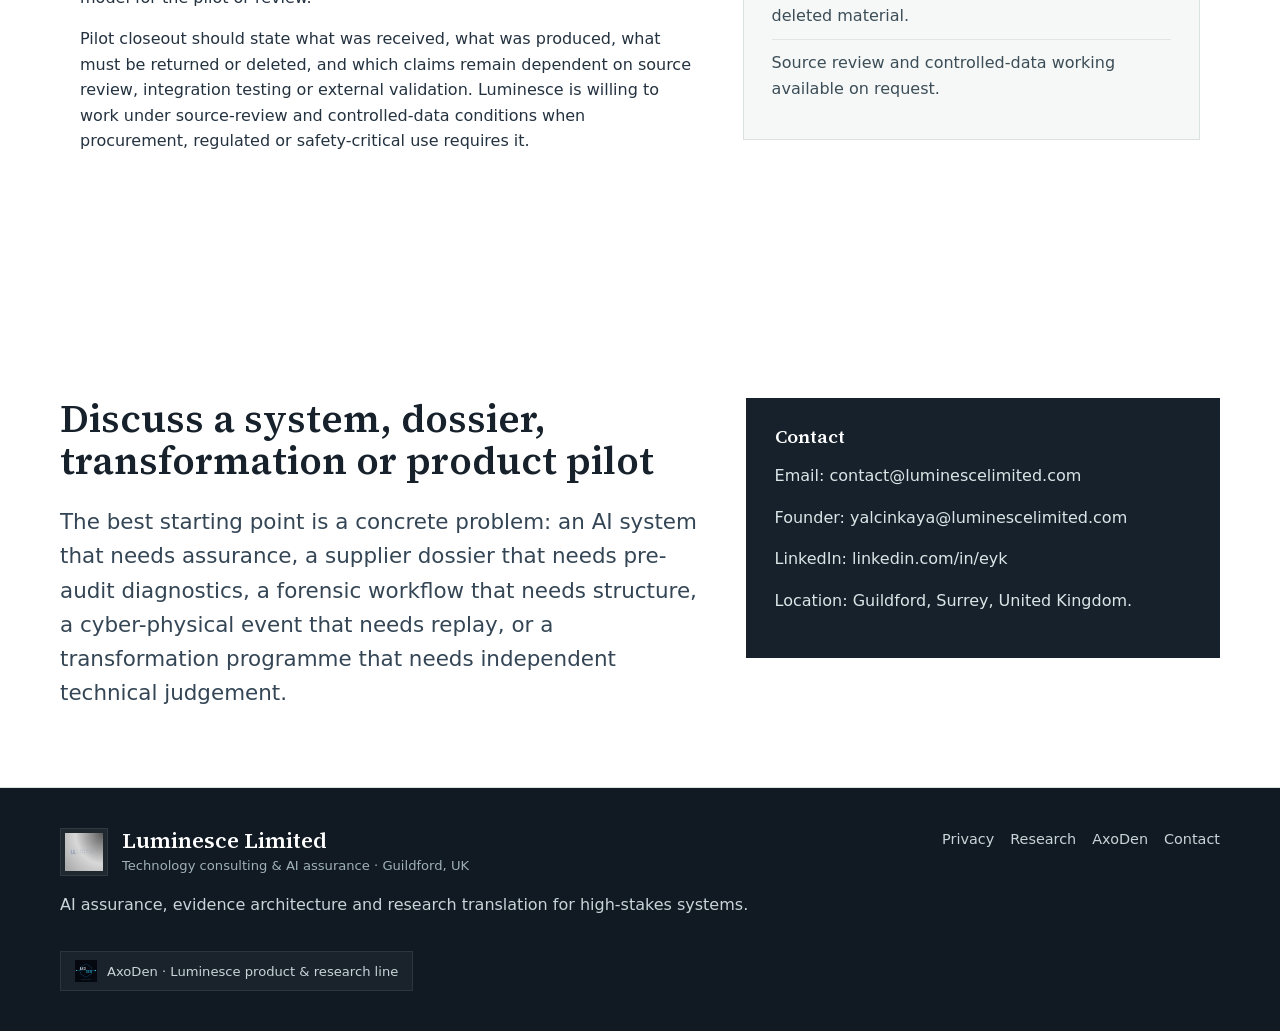
==== commit c3ceaaeb: "All" ====
--- a/index.html
+++ b/index.html
@@ -3,32 +3,32 @@
 <head>
   <meta charset="UTF-8" />
   <meta name="viewport" content="width=device-width, initial-scale=1.0" />
-  <title>Luminesce Limited | AI Assurance and Evidence Systems</title>
-  <meta name="description" content="Luminesce Limited is a UK consultancy and product studio for AI assurance, evidence architecture, safety-critical systems, cyber forensics and AxoDen product evaluation." />
+  <title>Luminesce Limited | Technology Consulting and AI Assurance</title>
+  <meta name="description" content="Luminesce Limited is a UK technology consultancy providing enterprise transformation, AI assurance, data migration, integration, carve-out and advisory services, with AxoDen evidence systems work." />
   <link rel="canonical" href="https://luminescelimited.com/" />
   <meta property="og:type" content="website" />
   <meta property="og:site_name" content="Luminesce Limited" />
-  <meta property="og:title" content="Luminesce Limited | AI Assurance and Evidence Systems" />
-  <meta property="og:description" content="UK consultancy and product studio for AI assurance, evidence architecture, safety-critical systems, cyber forensics and AxoDen product evaluation." />
+  <meta property="og:title" content="Luminesce Limited | Technology Consulting and AI Assurance" />
+  <meta property="og:description" content="UK technology consultancy for enterprise transformation, AI assurance, data migration, integration, carve-out and advisory services, with AxoDen evidence systems work." />
   <meta property="og:url" content="https://luminescelimited.com/" />
   <meta property="og:image" content="https://luminescelimited.com/luminesce-logo.png" />
   <meta name="twitter:card" content="summary" />
-  <meta name="twitter:title" content="Luminesce Limited | AI Assurance and Evidence Systems" />
-  <meta name="twitter:description" content="UK consultancy and product studio for AI assurance, evidence architecture, safety-critical systems, cyber forensics and AxoDen product evaluation." />
+  <meta name="twitter:title" content="Luminesce Limited | Technology Consulting and AI Assurance" />
+  <meta name="twitter:description" content="UK technology consultancy for enterprise transformation, AI assurance, data migration, integration, carve-out and advisory services, with AxoDen evidence systems work." />
   <meta name="twitter:image" content="https://luminescelimited.com/luminesce-logo.png" />
   <link rel="icon" href="./favicon-32.png" />
   <link rel="preload" as="font" href="./source-serif-4-latin-600-normal.woff2" type="font/woff2" crossorigin />
-  <link rel="stylesheet" href="./shared.css?v=9" />
+  <link rel="stylesheet" href="./shared.css?v=10" />
 </head>
 <body>
   <a class="skip-link" href="#main">Skip to content</a>
   <header class="site-header">
     <div class="header-inner">
       <a class="brand" href="./index.html" aria-label="Luminesce Limited home">
-        <span class="brand-mark">LL</span>
+        <img class="brand-mark" src="./luminesce-logo.png" alt="" width="42" height="42" />
         <span>
           <span class="brand-name">Luminesce Limited</span>
-          <span class="brand-sub">AI assurance &amp; evidence systems</span>
+          <span class="brand-sub">Technology consulting &amp; AI assurance</span>
         </span>
       </a>
       <nav class="nav" aria-label="Primary navigation">
@@ -62,13 +62,13 @@
   <main id="main">
     <section class="hero">
       <div>
-        <h1>AI control, evidence systems and enterprise transformation for high-stakes environments.</h1>
+        <h1>Technology consulting, AI assurance and delivery support for complex change.</h1>
         <p class="company-line">Luminesce Limited · Guildford, UK · founded 2023</p>
-        <p class="lead">Luminesce Limited combines AxoDen deep-tech IP with 25 years of regulated enterprise transformation, integration, data migration and carve-out delivery experience.</p>
-        <p class="body-large">AxoDen is the company's compositional AI control and evidence framework, grounded in topology, graph theory, information physics and formal methods. Alongside AxoDen, Luminesce provides senior advisory and delivery support for complex technology programmes that must survive governance, audit, procurement and operating pressure.</p>
+        <p class="lead">Luminesce Limited is an independent UK consultancy led by Erkan Yalcinkaya. It helps senior teams shape, review and deliver complex technology programmes across AI assurance, data migration, integration, carve-outs and regulated enterprise change.</p>
+        <p class="body-large">AxoDen is the company's AI assurance and evidence systems work. It supports consulting engagements where AI-enabled systems need clearer controls, audit evidence, decision records and governance before they are piloted, procured or scaled.</p>
         <div class="actions">
-          <a class="button" href="#services">View services</a>
-          <a class="button secondary" href="./research.html">Research record</a>
+          <a class="button" href="#consulting">View consulting services</a>
+          <a class="button secondary" href="#axoden">See AxoDen work</a>
         </div>
       </div>
       <aside class="founder-card">
@@ -94,6 +94,37 @@
       </div>
     </section>
 
+    <section class="section" id="consulting">
+      <div class="section-head">
+        <div>
+          <h2>Consulting and advisory services</h2>
+        </div>
+        <p>Luminesce can be engaged as an independent adviser, reviewer or hands-on delivery support where technology decisions carry commercial, regulatory or operational consequences.</p>
+      </div>
+      <div class="grid four">
+        <article class="card tint-teal">
+          <h3>Programme and transformation advisory</h3>
+          <p>Support for sponsors and delivery teams on complex technology programmes, including operating model, governance, dependency mapping, delivery risk and recovery planning.</p>
+        </article>
+        <article class="card">
+          <h3>M&amp;A, integration and carve-out support</h3>
+          <p>Advisory and delivery input for due diligence, Day-1 readiness, separation planning, cutover governance and multi-vendor execution.</p>
+        </article>
+        <article class="card tint-blue">
+          <h3>Data migration, architecture and regulated archiving</h3>
+          <p>Practical architecture and control design for legacy estates, regulated data movement, system retirement, cloud governance and audit-facing evidence.</p>
+        </article>
+        <article class="card tint-gold">
+          <h3>AI assurance, vendor challenge and governance</h3>
+          <p>Independent review of AI use cases, vendor claims, evidence flow, human oversight, auditability and readiness for pilot, procurement or scale-up.</p>
+        </article>
+      </div>
+      <div class="actions">
+        <a class="button" href="#services">See detailed service areas</a>
+        <a class="button secondary" href="#contact">Discuss an engagement</a>
+      </div>
+    </section>
+
     <section class="section" id="about">
       <div class="section-head">
         <div>
@@ -104,7 +135,7 @@
       <div class="grid two">
         <article class="card">
           <h3>Two connected service pillars</h3>
-          <p>The first pillar is AxoDen: deep-tech AI control, evidence architecture and assurance for systems that must be trusted, explained, refused or replayed. The second is enterprise transformation advisory: programme leadership, architecture, migration, integration, carve-out and vendor-control work in regulated or operationally complex environments.</p>
+          <p>The first pillar is consulting and advisory: programme leadership, architecture, migration, integration, carve-out and vendor-control work in regulated or operationally complex environments. The second is AxoDen: AI assurance, evidence architecture and control design for systems that must be trusted, explained, refused or replayed.</p>
         </article>
         <article class="card">
           <h3>Where the pillars converge</h3>
@@ -125,9 +156,9 @@
     <section class="section" id="services">
       <div class="section-head">
         <div>
-          <h2>Services</h2>
-        </div>
-        <p>Engagements are scoped around two fronts: AxoDen-led evidence and AI-control work, and senior transformation advisory under the Luminesce umbrella. The common thread is disciplined handling of risk, evidence, dependencies, governance and delivery reality.</p>
+          <h2>Detailed service areas</h2>
+        </div>
+        <p>The service areas below combine consulting/advisory work and AxoDen-led assurance. They can be scoped as short reviews, executive briefings, pilots or embedded delivery support.</p>
       </div>
       <div class="grid two">
         <article class="card tint-teal">
@@ -382,7 +413,7 @@
           <img src="./luminesce-logo.png" alt="Luminesce Limited" width="48" height="48" loading="lazy" />
           <span>
             <strong>Luminesce Limited</strong>
-            <span>AI assurance &amp; evidence systems · Guildford, UK</span>
+            <span>Technology consulting &amp; AI assurance · Guildford, UK</span>
           </span>
         </div>
         <p>AI assurance, evidence architecture and research translation for high-stakes systems.</p>
--- a/shared.css
+++ b/shared.css
@@ -125,13 +125,8 @@
   width: 42px;
   height: 42px;
   border: 1px solid rgba(35, 107, 111, 0.28);
-  background: var(--soft-teal);
-  color: var(--teal-dark);
-  display: grid;
-  place-items: center;
-  font-family: "Source Serif 4", Georgia, serif;
-  font-weight: 600;
-  letter-spacing: 0;
+  border-radius: 4px;
+  object-fit: cover;
 }
 
 .brand-name {
@@ -730,16 +725,15 @@
    v4 — logo treatments, depth, motion
    ========================================================= */
 
-/* Brand mark — refined gradient + light shadow */
+/* Brand mark — refined shadow and hover motion */
 .brand-mark {
-  background: linear-gradient(135deg, var(--soft-teal) 0%, #cfe3e0 100%);
-  box-shadow: inset 0 1px 0 rgba(255, 255, 255, 0.65), 0 1px 2px rgba(23, 33, 43, 0.05);
+  box-shadow: 0 1px 2px rgba(23, 33, 43, 0.05);
   transition: transform 0.18s ease, box-shadow 0.18s ease;
 }
 
 .brand:hover .brand-mark {
   transform: translateY(-1px);
-  box-shadow: inset 0 1px 0 rgba(255, 255, 255, 0.7), 0 4px 12px -4px rgba(35, 107, 111, 0.25);
+  box-shadow: 0 4px 12px -4px rgba(35, 107, 111, 0.25);
 }
 
 /* Hero subtle backdrop wash */
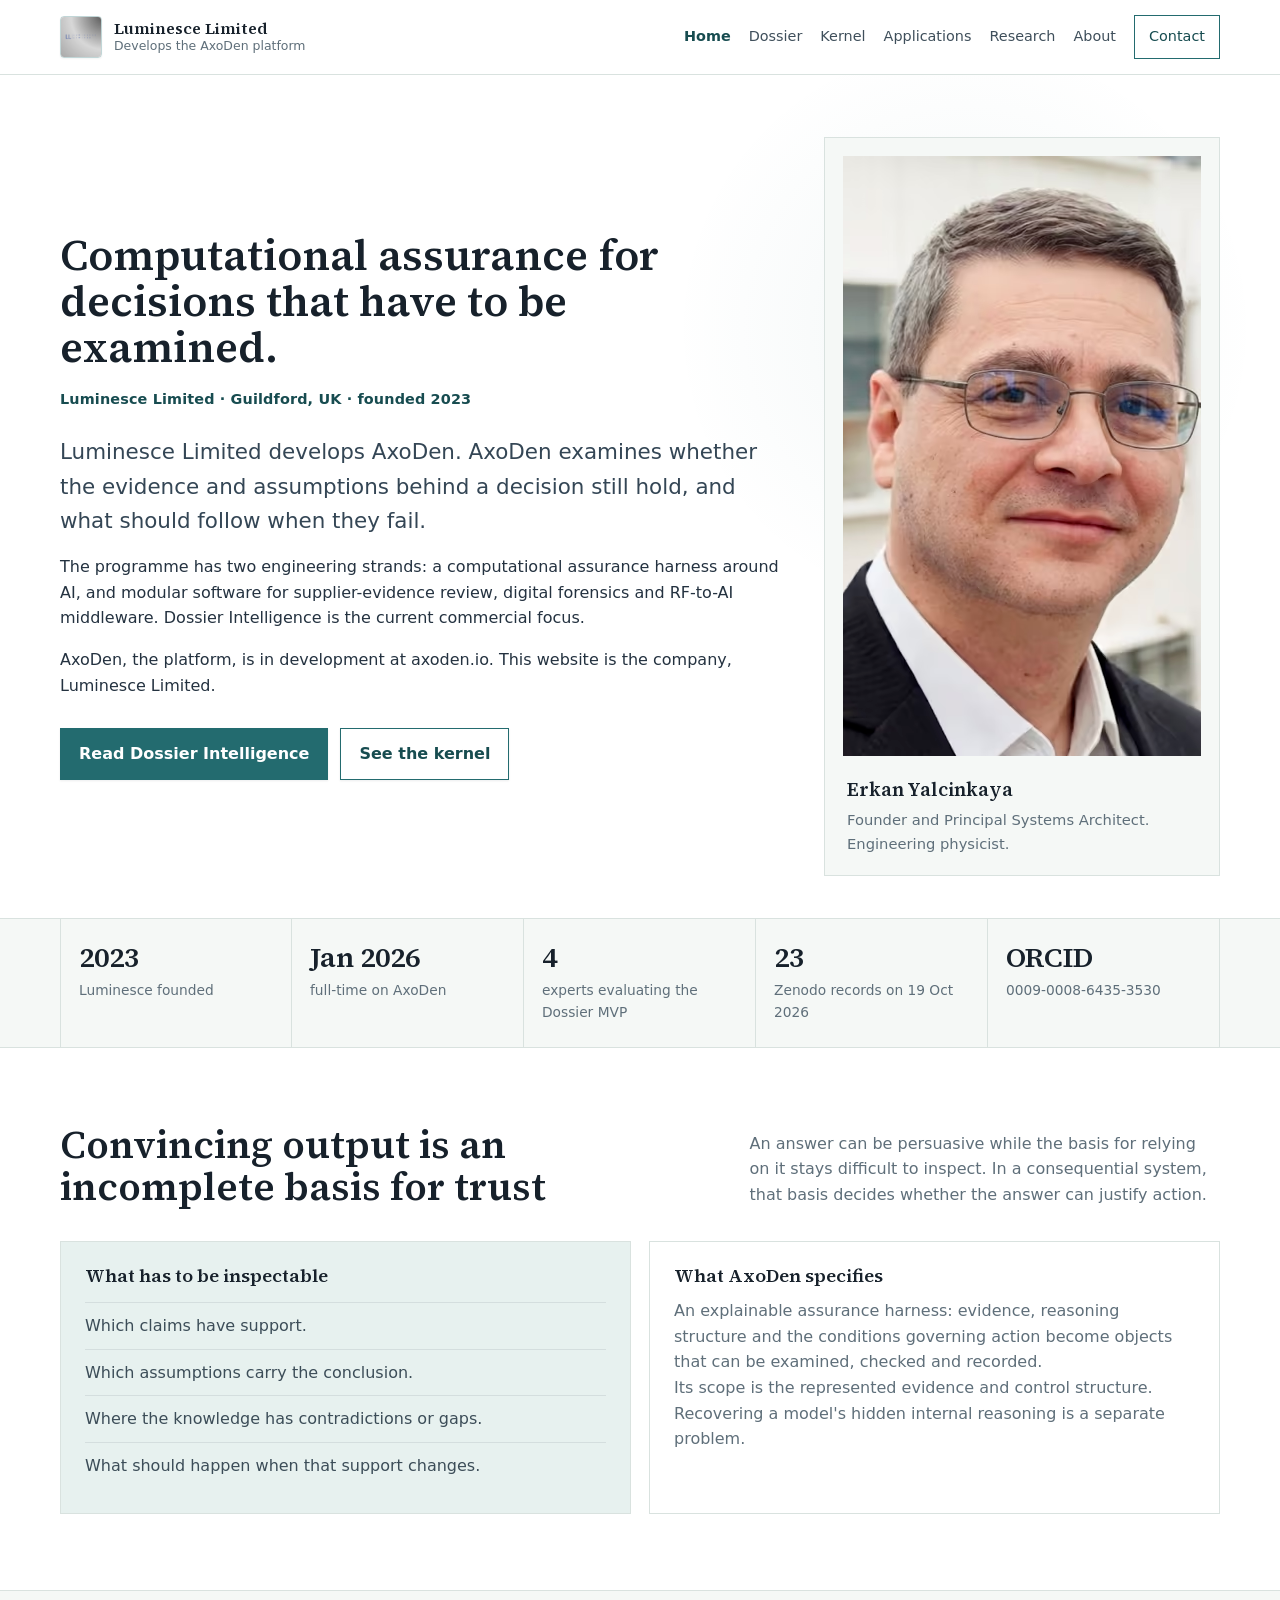
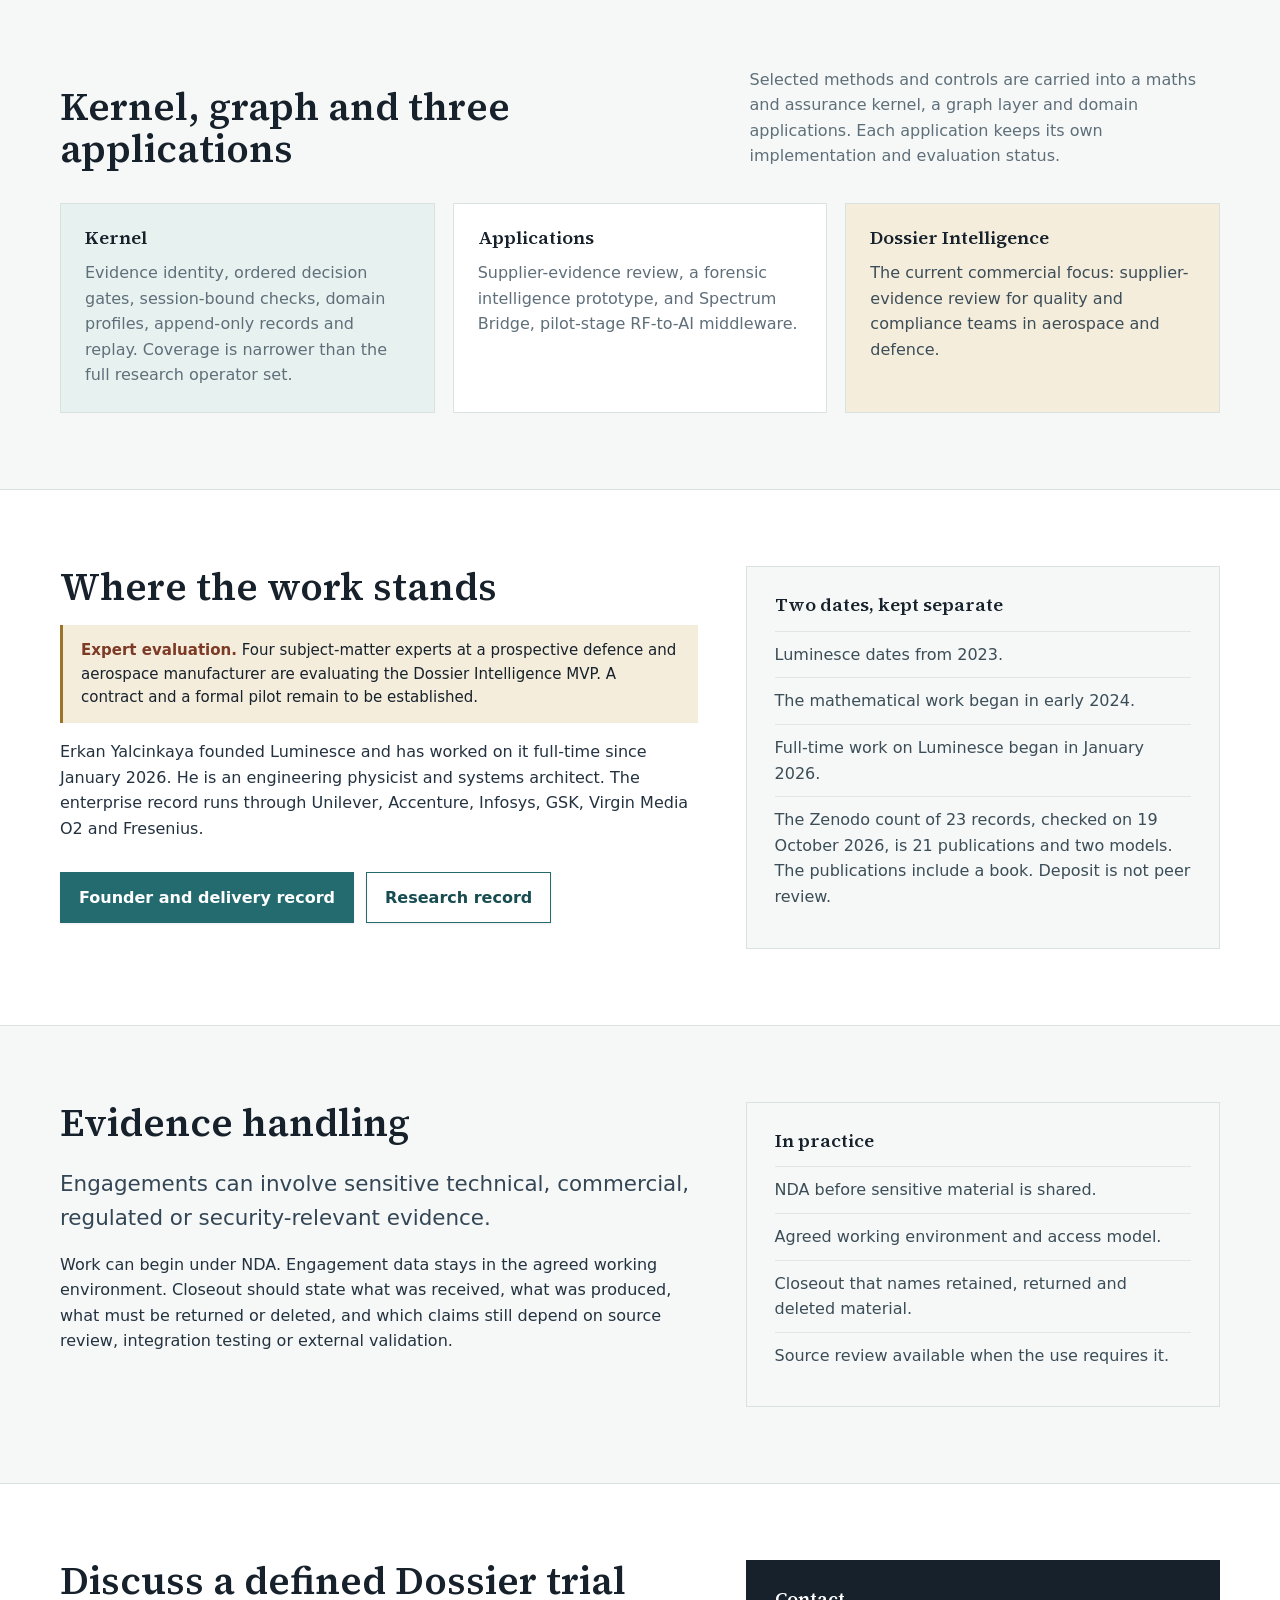
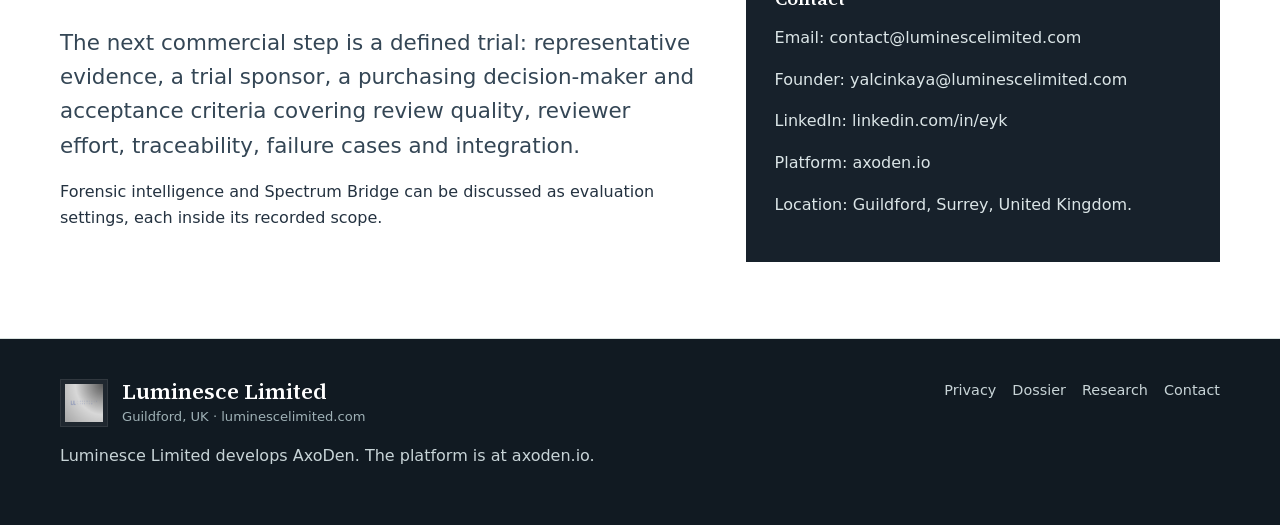
==== commit 8d83e27b: "Align the company site with the October 2026 AxoDen account. Lead with Dossier Intelligence, state t" ====
--- a/index.html
+++ b/index.html
@@ -3,22 +3,22 @@
 <head>
   <meta charset="UTF-8" />
   <meta name="viewport" content="width=device-width, initial-scale=1.0" />
-  <title>Luminesce Limited | Technology Consulting and AI Assurance</title>
-  <meta name="description" content="Luminesce Limited is a UK technology consultancy providing enterprise transformation, AI assurance, data migration, integration, carve-out and advisory services, with AxoDen evidence systems work." />
+  <title>Luminesce Limited | Computational assurance</title>
+  <meta name="description" content="Luminesce Limited develops AxoDen, computational assurance software for consequential decisions. Dossier Intelligence is the commercial focus." />
   <link rel="canonical" href="https://luminescelimited.com/" />
   <meta property="og:type" content="website" />
   <meta property="og:site_name" content="Luminesce Limited" />
-  <meta property="og:title" content="Luminesce Limited | Technology Consulting and AI Assurance" />
-  <meta property="og:description" content="UK technology consultancy for enterprise transformation, AI assurance, data migration, integration, carve-out and advisory services, with AxoDen evidence systems work." />
+  <meta property="og:title" content="Luminesce Limited | Computational assurance" />
+  <meta property="og:description" content="Luminesce Limited develops AxoDen, computational assurance software for consequential decisions. Dossier Intelligence is the commercial focus." />
   <meta property="og:url" content="https://luminescelimited.com/" />
   <meta property="og:image" content="https://luminescelimited.com/luminesce-logo.png" />
   <meta name="twitter:card" content="summary" />
-  <meta name="twitter:title" content="Luminesce Limited | Technology Consulting and AI Assurance" />
-  <meta name="twitter:description" content="UK technology consultancy for enterprise transformation, AI assurance, data migration, integration, carve-out and advisory services, with AxoDen evidence systems work." />
+  <meta name="twitter:title" content="Luminesce Limited | Computational assurance" />
+  <meta name="twitter:description" content="Luminesce Limited develops AxoDen. Dossier Intelligence is the commercial focus." />
   <meta name="twitter:image" content="https://luminescelimited.com/luminesce-logo.png" />
   <link rel="icon" href="./favicon-32.png" />
   <link rel="preload" as="font" href="./source-serif-4-latin-600-normal.woff2" type="font/woff2" crossorigin />
-  <link rel="stylesheet" href="./shared.css?v=10" />
+  <link rel="stylesheet" href="./shared.css?v=11" />
 </head>
 <body>
   <a class="skip-link" href="#main">Skip to content</a>
@@ -28,17 +28,16 @@
         <img class="brand-mark" src="./luminesce-logo.png" alt="" width="42" height="42" />
         <span>
           <span class="brand-name">Luminesce Limited</span>
-          <span class="brand-sub">Technology consulting &amp; AI assurance</span>
+          <span class="brand-sub">Develops the AxoDen platform</span>
         </span>
       </a>
       <nav class="nav" aria-label="Primary navigation">
         <a class="active" href="./index.html">Home</a>
-        <a href="#about">About</a>
-        <a href="#services">Services</a>
-        <a href="./kernel.html">AxoDen</a>
-        <a href="./defence.html">Defence</a>
-        <a href="./forensic-intelligence.html">Forensics</a>
+        <a href="./dossier.html">Dossier</a>
+        <a href="./kernel.html">Kernel</a>
+        <a href="./applications.html">Applications</a>
         <a href="./research.html">Research</a>
+        <a href="./about.html">About</a>
         <a class="nav-cta" href="#contact">Contact</a>
       </nav>
       <button class="hamburger" type="button" aria-label="Open menu" aria-expanded="false" aria-controls="mobile-menu">
@@ -48,12 +47,11 @@
     <div class="mobile-overlay" id="mobile-menu">
       <nav aria-label="Mobile navigation">
         <a href="./index.html">Home</a>
-        <a href="#about">About</a>
-        <a href="#services">Services</a>
-        <a href="./kernel.html">AxoDen</a>
-        <a href="./defence.html">Defence</a>
-        <a href="./forensic-intelligence.html">Forensics</a>
+        <a href="./dossier.html">Dossier</a>
+        <a href="./kernel.html">Kernel</a>
+        <a href="./applications.html">Applications</a>
         <a href="./research.html">Research</a>
+        <a href="./about.html">About</a>
         <a href="#contact">Contact</a>
       </nav>
     </div>
@@ -62,13 +60,14 @@
   <main id="main">
     <section class="hero">
       <div>
-        <h1>Technology consulting, AI assurance and delivery support for complex change.</h1>
+        <h1>Computational assurance for decisions that have to be examined.</h1>
         <p class="company-line">Luminesce Limited · Guildford, UK · founded 2023</p>
-        <p class="lead">Luminesce Limited is an independent UK consultancy led by Erkan Yalcinkaya. It helps senior teams shape, review and deliver complex technology programmes across AI assurance, data migration, integration, carve-outs and regulated enterprise change.</p>
-        <p class="body-large">AxoDen is the company's AI assurance and evidence systems work. It supports consulting engagements where AI-enabled systems need clearer controls, audit evidence, decision records and governance before they are piloted, procured or scaled.</p>
+        <p class="lead">Luminesce Limited develops AxoDen. AxoDen examines whether the evidence and assumptions behind a decision still hold, and what should follow when they fail.</p>
+        <p>The programme has two engineering strands: a computational assurance harness around AI, and modular software for supplier-evidence review, digital forensics and RF-to-AI middleware. Dossier Intelligence is the current commercial focus.</p>
+        <p>AxoDen, the platform, is in development at <a href="https://axoden.io">axoden.io</a>. This website is the company, Luminesce Limited.</p>
         <div class="actions">
-          <a class="button" href="#consulting">View consulting services</a>
-          <a class="button secondary" href="#axoden">See AxoDen work</a>
+          <a class="button" href="./dossier.html">Read Dossier Intelligence</a>
+          <a class="button secondary" href="./kernel.html">See the kernel</a>
         </div>
       </div>
       <aside class="founder-card">
@@ -79,251 +78,43 @@
         </picture>
         <div class="caption">
           <strong>Erkan Yalcinkaya</strong>
-          <span>Founder, Luminesce Limited. Engineering physicist and systems architect.</span>
+          <span>Founder and Principal Systems Architect. Engineering physicist.</span>
         </div>
       </aside>
     </section>
 
-    <section class="proof-strip" aria-label="Founder and company evidence">
+    <section class="proof-strip" aria-label="Company and AxoDen status">
       <div class="proof-inner">
-        <div class="metric"><strong>25+ years</strong><span>regulated enterprise and technology delivery</span></div>
-        <div class="metric"><strong>&pound;200M+</strong><span>transformation programmes led or shaped</span></div>
-        <div class="metric"><strong>&pound;9B</strong><span>M&amp;A integration environment supported</span></div>
-        <div class="metric"><strong>200 TB+</strong><span>regulated data migration experience</span></div>
-        <div class="metric"><strong>20</strong><span>DOI research publications on Zenodo</span></div>
-      </div>
-    </section>
-
-    <section class="section" id="consulting">
+        <div class="metric"><strong>2023</strong><span>Luminesce founded</span></div>
+        <div class="metric"><strong>Jan 2026</strong><span>full-time on AxoDen</span></div>
+        <div class="metric"><strong>4</strong><span>experts evaluating the Dossier MVP</span></div>
+        <div class="metric"><strong>23</strong><span>Zenodo records on 19 Oct 2026</span></div>
+        <div class="metric"><strong>ORCID</strong><span><a href="https://orcid.org/0009-0008-6435-3530">0009-0008-6435-3530</a></span></div>
+      </div>
+    </section>
+
+    <section class="section" id="problem">
       <div class="section-head">
         <div>
-          <h2>Consulting and advisory services</h2>
-        </div>
-        <p>Luminesce can be engaged as an independent adviser, reviewer or hands-on delivery support where technology decisions carry commercial, regulatory or operational consequences.</p>
-      </div>
-      <div class="grid four">
-        <article class="card tint-teal">
-          <h3>Programme and transformation advisory</h3>
-          <p>Support for sponsors and delivery teams on complex technology programmes, including operating model, governance, dependency mapping, delivery risk and recovery planning.</p>
-        </article>
-        <article class="card">
-          <h3>M&amp;A, integration and carve-out support</h3>
-          <p>Advisory and delivery input for due diligence, Day-1 readiness, separation planning, cutover governance and multi-vendor execution.</p>
-        </article>
-        <article class="card tint-blue">
-          <h3>Data migration, architecture and regulated archiving</h3>
-          <p>Practical architecture and control design for legacy estates, regulated data movement, system retirement, cloud governance and audit-facing evidence.</p>
-        </article>
-        <article class="card tint-gold">
-          <h3>AI assurance, vendor challenge and governance</h3>
-          <p>Independent review of AI use cases, vendor claims, evidence flow, human oversight, auditability and readiness for pilot, procurement or scale-up.</p>
-        </article>
-      </div>
-      <div class="actions">
-        <a class="button" href="#services">See detailed service areas</a>
-        <a class="button secondary" href="#contact">Discuss an engagement</a>
-      </div>
-    </section>
-
-    <section class="section" id="about">
-      <div class="section-head">
-        <div>
-          <h2>About Luminesce and AxoDen</h2>
-        </div>
-        <p>Luminesce Limited is a UK company founded by Erkan Yalcinkaya, an engineering physicist and systems architect with 25 years of experience building regulated enterprise, data, integration and transformation systems.</p>
-      </div>
-      <div class="grid two">
-        <article class="card">
-          <h3>Two connected service pillars</h3>
-          <p>The first pillar is consulting and advisory: programme leadership, architecture, migration, integration, carve-out and vendor-control work in regulated or operationally complex environments. The second is AxoDen: AI assurance, evidence architecture and control design for systems that must be trusted, explained, refused or replayed.</p>
-        </article>
-        <article class="card">
-          <h3>Where the pillars converge</h3>
-          <p>The two pillars converge in regulated transformation programmes preparing to deploy AI into operational, data, compliance or decision workflows. That is where Luminesce can review both the AI-control question and the delivery environment around it.</p>
-        </article>
-        <article class="card tint-teal">
-          <h3>AxoDen as product and research line</h3>
-          <p>AxoDen is Luminesce's main technical product and research line: a compositional AI control and evidence framework grounded in topology, graph theory, information physics and formal methods.</p>
-          <p>AxoDen addresses three unresolved problems in high-stakes AI: trust, explainability and autonomy under contested conditions. Current application surfaces are cyber-forensic intelligence, RF systems and AI integration, and cyber-physical grid integrity. AxoDen also drives automated pre-audit and compliance diagnostics for GxP/pharma and aerospace supplier dossiers.</p>
-        </article>
-        <article class="card">
-          <h3>Enterprise advisory depth</h3>
-          <p>The enterprise advisory work draws on delivery experience across pharmaceuticals and life sciences, telecommunications, financial services, consumer goods and large-scale enterprise change.</p>
-        </article>
-      </div>
-    </section>
-
-    <section class="section" id="services">
-      <div class="section-head">
-        <div>
-          <h2>Detailed service areas</h2>
-        </div>
-        <p>The service areas below combine consulting/advisory work and AxoDen-led assurance. They can be scoped as short reviews, executive briefings, pilots or embedded delivery support.</p>
+          <h2>Convincing output is an incomplete basis for trust</h2>
+        </div>
+        <p>An answer can be persuasive while the basis for relying on it stays difficult to inspect. In a consequential system, that basis decides whether the answer can justify action.</p>
       </div>
       <div class="grid two">
         <article class="card tint-teal">
-          <h3>AI Assurance Readiness Review</h3>
-          <p>A bridge engagement for regulated transformation programmes preparing to introduce AI into operational, data, compliance or decision workflows.</p>
+          <h3>What has to be inspectable</h3>
           <ul>
-            <li>Current-state review of AI use case, evidence flow, data dependencies and governance constraints</li>
-            <li>Gap assessment against auditability, explainability, refusal and human-oversight needs</li>
-            <li>Readiness map for pilot, procurement, vendor challenge or internal approval</li>
-            <li>Practical recommendations for controls, evidence capture, operating model and delivery risk</li>
+            <li>Which claims have support.</li>
+            <li>Which assumptions carry the conclusion.</li>
+            <li>Where the knowledge has contradictions or gaps.</li>
+            <li>What should happen when that support changes.</li>
           </ul>
         </article>
         <article class="card">
-          <h3>AxoDen Kernel: AI safety, assurance and runtime control</h3>
-          <p>Design or review AI-enabled systems where evidence capture, refusal behaviour, control boundaries, replayability and certification readiness matter.</p>
-          <ul>
-            <li>Compositional AI safety architecture design and review</li>
-            <li>Integrate a deterministic runtime control kernel</li>
-            <li>Evidence and certification architecture for high-stakes AI deployments</li>
-            <li>Multi-root trust and attestation architecture</li>
-            <li>Governed human-AI reasoning architecture</li>
-            <li>Formal methods advisory for deterministic control surfaces</li>
-          </ul>
+          <h3>What AxoDen specifies</h3>
+          <p>An explainable assurance harness: evidence, reasoning structure and the conditions governing action become objects that can be examined, checked and recorded.</p>
+          <p>Its scope is the represented evidence and control structure. Recovering a model's hidden internal reasoning is a separate problem.</p>
         </article>
-        <article class="card tint-blue">
-          <h3>AxoDen Forensic Intelligence</h3>
-          <p>Turn fragmented SOC, incident or technical evidence into inspectable investigation structures.</p>
-          <ul>
-            <li>SOC telemetry to campaign-level evidence pipelines</li>
-            <li>SIEM/SOAR augmentation with deterministic operator stacks</li>
-            <li>Evidence-bounded investigation packaging</li>
-            <li>Design append-only evidence trails for analyst workflows</li>
-            <li>Ransomware containment architecture review</li>
-          </ul>
-        </article>
-        <article class="card">
-          <h3>AxoDen Dossier Intelligence</h3>
-          <p>Automated pre-audit and compliance diagnostics for regulated supplier dossiers, with GxP/pharma and aerospace supplier assurance as the first named wedges.</p>
-          <ul>
-            <li>Missing-evidence and contradiction detection</li>
-            <li>Schema-to-evidence mapping for audit and compliance requirements</li>
-            <li>Calibration-freshness and temporal-dependency review</li>
-            <li>Brittleness and load-bearing-node analysis</li>
-            <li>Supplier-risk and remediation briefing</li>
-          </ul>
-        </article>
-        <article class="card tint-gold">
-          <h3>AxoDen Defence and RF/sensor systems</h3>
-          <p>Assess systems where RF, GNSS or sensor evidence is converted into AI decisions, especially under jamming, spoofing or contested signal conditions.</p>
-          <ul>
-            <li>Governed evidence boundary design between contested signals and AI inference</li>
-            <li>RF-to-AI admission checks</li>
-            <li>Replayable mission ledger and authority-binding design</li>
-            <li>Mission continuity assurance under contested RF/GNSS conditions</li>
-            <li>Failure-mode isolation suites for bounded pilot work</li>
-          </ul>
-        </article>
-        <article class="card">
-          <h3>Cyber-physical integrity</h3>
-          <p>Apply evidence architecture to grid, SCADA, DER, microgrid and critical-infrastructure control events.</p>
-          <ul>
-            <li>Grid Flight Recorder concept design</li>
-            <li>Replayable control-event evidence</li>
-            <li>SCADA boundary integrity architecture</li>
-            <li>Authority-binding for hazardous actuation</li>
-            <li>Post-incident replay forensics</li>
-          </ul>
-        </article>
-        <article class="card tint-teal">
-          <h3>APASES executive reasoning and decision decomposition</h3>
-          <p>Structured advisory for boards, sponsors and technical leaders facing complex AI, procurement, transformation or research-to-product decisions.</p>
-          <p class="scope">Typical use cases include a board deciding whether to approve an LLM-based customer-facing tool, a sponsor weighing two vendor architectures, or a research lead deciding which AxoDen capability is mature enough for pilot work.</p>
-          <ul>
-            <li>Decision decomposition into claims, evidence, assumptions and dependencies</li>
-            <li>Traceable human-AI analysis workflow</li>
-            <li>Cross-domain synthesis for technical, commercial and governance questions</li>
-            <li>Executive decision brief with unresolved assumptions made explicit</li>
-          </ul>
-        </article>
-        <article class="card">
-          <h3>Enterprise transformation, M&amp;A and carve-out advisory</h3>
-          <p>Support complex technology programmes where integration, separation, migration, vendors, governance and business continuity have to be managed together.</p>
-          <ul>
-            <li>Technical due diligence on target IT estates</li>
-            <li>Day-1 readiness and bridging architecture</li>
-            <li>IT separation and cutover governance</li>
-            <li>Multi-vendor, multi-country delivery oversight</li>
-            <li>Programme recovery, project audit and corrective action</li>
-          </ul>
-        </article>
-        <article class="card tint-blue">
-          <h3>Enterprise architecture, data migration and regulated archiving</h3>
-          <p>Design practical architecture and data controls for regulated estates with legacy platforms, cloud migration pressure and retirement obligations.</p>
-          <ul>
-            <li>First-principles enterprise architecture</li>
-            <li>Cloud architecture and governance</li>
-            <li>ERP and core platform strategy</li>
-            <li>Legacy portfolio rationalisation and system retirement</li>
-            <li>GxP-regulated data migration and archiving controls</li>
-          </ul>
-        </article>
-        <article class="card">
-          <h3>Commercial governance, vendor control and executive advisory</h3>
-          <p>Support boards, founders, sponsors and programme teams when technical choices, commercial commitments and delivery risk need to be made explicit.</p>
-          <ul>
-            <li>RFP design, evaluation and response leadership</li>
-            <li>Vendor exit governance under regulatory deadlines</li>
-            <li>Commercial oversight for transformation portfolios</li>
-            <li>Board and C-suite briefings on AI risk, governance and assurance</li>
-            <li>Independent reviewer or second-opinion role for high-stakes vendor, architecture or programme claims</li>
-            <li>Translation of formal technical claims into operational and commercial risk language</li>
-          </ul>
-        </article>
-      </div>
-    </section>
-
-    <section class="section-band">
-      <div class="section split" id="founder">
-        <div>
-          <h2>About the Founder</h2>
-          <p class="lead">Luminesce is built around first-principles systems thinking, delivery discipline and research translation.</p>
-          <p>Erkan Yalcinkaya has worked across pharma, telecoms, financial services and enterprise transformation, including regulated data migration, large-scale platform change, carve-out delivery and operational integration. That delivery background shapes the company position: evidence systems need to work inside real operating constraints, including governance, procurement, audit and delivery pressure.</p>
-          <p>The pattern began early: at Unilever Turkey, Erkan designed a virtual-warehouse system that reduced fleet investment and won a Unilever global best-practice award. The same operating instinct now runs through Luminesce: model the system, find the load-bearing constraint, and make the decision path inspectable.</p>
-          <p>Later work included large regulated and transformation environments, including GxP-scale data migration, a &pound;9B M&amp;A integration environment, a &pound;200M transformation programme context, and carve-out/separation delivery. AxoDen extends that background into AI-era evidence, refusal and replay problems while preserving the enterprise advisory work.</p>
-        </div>
-        <aside class="panel">
-          <h3>Relevant background</h3>
-          <ul class="feature-list">
-            <li>Engineering Physics degree, Istanbul Technical University.</li>
-            <li>Global IT separation and transformation delivery across regulated environments.</li>
-            <li>Architect of AxoDen and APASES research systems.</li>
-            <li>420+ automated tests in the internal AxoDen Kernel record. Verify against the current engineering record before procurement use.</li>
-          </ul>
-        </aside>
-      </div>
-    </section>
-
-    <section class="section" id="axoden">
-      <div class="axoden-section-mark">
-        <img src="./axoden-logo.svg" alt="AxoDen" width="64" height="64" loading="lazy" />
-        <span>AxoDen · evidence infrastructure</span>
-      </div>
-      <div class="section-head">
-        <div>
-          <h2>AxoDen product line</h2>
-        </div>
-        <p>AxoDen is the main technical product and research line inside Luminesce. It is positioned as evidence infrastructure for AI-enabled, cyber-physical and regulated decision systems.</p>
-      </div>
-      <div class="grid four">
-        <a class="card" href="./kernel.html">
-          <h3>AxoDen Kernel</h3>
-          <p>Bounded trust infrastructure for evidence nodes, admissibility checks and replayable decision ledgers.</p>
-        </a>
-        <a class="card" href="./defence.html">
-          <h3>AxoDen Defence</h3>
-          <p>Refusal-capable autonomy under contested conditions. Admissibility, action permission, jam-tolerant control, audit-grade replay.</p>
-        </a>
-        <a class="card" href="./forensic-intelligence.html">
-          <h3>Forensic Evidence Graphs</h3>
-          <p>Structured reasoning over incomplete, contradictory or noisy incident evidence.</p>
-        </a>
-        <a class="card" href="./grid-flight-recorder.html">
-          <h3>Grid Flight Recorder</h3>
-          <p>Replayable evidence records for cyber-physical grid events and resilience review.</p>
-        </a>
       </div>
     </section>
 
@@ -331,61 +122,62 @@
       <div class="section">
         <div class="section-head">
           <div>
-            <h2>Engagement models</h2>
+            <h2>Kernel, graph and three applications</h2>
           </div>
-          <p>Work can begin through a discovery engagement or a delivery engagement, depending on whether the buyer needs a decision, a pilot, or hands-on execution.</p>
-        </div>
-
-        <h3 class="subgroup-head">Discovery engagements</h3>
-        <p>Lower-commitment entry points for buyers who need clarity before committing to a pilot or programme role.</p>
+          <p>Selected methods and controls are carried into a maths and assurance kernel, a graph layer and domain applications. Each application keeps its own implementation and evaluation status.</p>
+        </div>
         <div class="grid three">
-          <article class="card">
-            <h3>AI Assurance Readiness Review</h3>
-            <p>Short bridge engagement for transformation teams, CIO/CTO sponsors, compliance leaders or vendors preparing to deploy AI in a regulated or operationally sensitive context.</p>
-          </article>
-          <article class="card">
-            <h3>Diagnostic review</h3>
-            <p>Fast review of a system, dossier, architecture or decision process with a short findings pack.</p>
-          </article>
-          <article class="card">
-            <h3>Executive briefing</h3>
-            <p>Closed-room briefing for boards, sponsors or senior teams on AI risk, evidence architecture, refusal behaviour and operational assurance choices.</p>
-          </article>
-        </div>
-
-        <h3 class="subgroup-head">Delivery engagements</h3>
-        <p>Execution-shaped work for buyers who already have a defined problem, active programme or decision deadline.</p>
-        <div class="grid three">
-          <article class="card">
-            <h3>Pilot project</h3>
-            <p>Focused proof of value using a defined corpus, evidence schema and success criteria.</p>
-          </article>
-          <article class="card">
-            <h3>Embedded build</h3>
-            <p>Hands-on architecture, delivery and assurance support inside a programme team.</p>
-          </article>
-          <article class="card">
-            <h3>Challenge response</h3>
-            <p>Structured commercial, investor, academic or procurement response where the argument has to hold.</p>
-          </article>
-        </div>
-      </div>
-    </section>
-
-    <section class="section">
+          <a class="card tint-teal" href="./kernel.html">
+            <h3>Kernel</h3>
+            <p>Evidence identity, ordered decision gates, session-bound checks, domain profiles, append-only records and replay. Coverage is narrower than the full research operator set.</p>
+          </a>
+          <a class="card" href="./applications.html">
+            <h3>Applications</h3>
+            <p>Supplier-evidence review, a forensic intelligence prototype, and Spectrum Bridge, pilot-stage RF-to-AI middleware.</p>
+          </a>
+          <a class="card tint-gold" href="./dossier.html">
+            <h3>Dossier Intelligence</h3>
+            <p>The current commercial focus: supplier-evidence review for quality and compliance teams in aerospace and defence.</p>
+          </a>
+        </div>
+      </div>
+    </section>
+
+    <section class="section split" id="founder">
+      <div>
+        <h2>Where the work stands</h2>
+        <p class="notice"><strong>Expert evaluation.</strong> Four subject-matter experts at a prospective defence and aerospace manufacturer are evaluating the Dossier Intelligence MVP. A contract and a formal pilot remain to be established.</p>
+        <p>Erkan Yalcinkaya founded Luminesce and has worked on it full-time since January 2026. He is an engineering physicist and systems architect. The enterprise record runs through Unilever, Accenture, Infosys, GSK, Virgin Media O2 and Fresenius.</p>
+        <div class="actions">
+          <a class="button" href="./about.html">Founder and delivery record</a>
+          <a class="button secondary" href="./research.html">Research record</a>
+        </div>
+      </div>
+      <aside class="panel">
+        <h3>Two dates, kept separate</h3>
+        <ul class="feature-list">
+          <li>Luminesce dates from 2023.</li>
+          <li>The mathematical work began in early 2024.</li>
+          <li>Full-time work on Luminesce began in January 2026.</li>
+          <li>The Zenodo count of 23 records, checked on 19 October 2026, is 21 publications and two models. The publications include a book. Deposit is not peer review.</li>
+        </ul>
+      </aside>
+    </section>
+
+    <section class="section-band">
       <div class="section split">
         <div>
-          <h2>Confidentiality and evidence handling</h2>
-          <p>Many Luminesce engagements involve sensitive technical, commercial, regulated or security-relevant evidence. Work can begin under NDA, with engagement data kept to the agreed working environment and access model for the pilot or review.</p>
-          <p>Pilot closeout should state what was received, what was produced, what must be returned or deleted, and which claims remain dependent on source review, integration testing or external validation. Luminesce is willing to work under source-review and controlled-data conditions when procurement, regulated or safety-critical use requires it.</p>
+          <h2>Evidence handling</h2>
+          <p class="lead">Engagements can involve sensitive technical, commercial, regulated or security-relevant evidence.</p>
+          <p>Work can begin under NDA. Engagement data stays in the agreed working environment. Closeout should state what was received, what was produced, what must be returned or deleted, and which claims still depend on source review, integration testing or external validation.</p>
         </div>
         <aside class="panel">
-          <h3>What this means in practice</h3>
+          <h3>In practice</h3>
           <ul class="feature-list">
             <li>NDA before sensitive material is shared.</li>
             <li>Agreed working environment and access model.</li>
             <li>Closeout that names retained, returned and deleted material.</li>
-            <li>Source review and controlled-data working available on request.</li>
+            <li>Source review available when the use requires it.</li>
           </ul>
         </aside>
       </div>
@@ -393,14 +185,16 @@
 
     <section class="section split" id="contact">
       <div>
-        <h2>Discuss a system, dossier, transformation or product pilot</h2>
-        <p class="lead">The best starting point is a concrete problem: an AI system that needs assurance, a supplier dossier that needs pre-audit diagnostics, a forensic workflow that needs structure, a cyber-physical event that needs replay, or a transformation programme that needs independent technical judgement.</p>
+        <h2>Discuss a defined Dossier trial</h2>
+        <p class="lead">The next commercial step is a defined trial: representative evidence, a trial sponsor, a purchasing decision-maker and acceptance criteria covering review quality, reviewer effort, traceability, failure cases and integration.</p>
+        <p>Forensic intelligence and Spectrum Bridge can be discussed as evaluation settings, each inside its recorded scope.</p>
       </div>
       <aside class="panel dark">
         <h3>Contact</h3>
         <p>Email: <a href="mailto:contact@luminescelimited.com">contact@luminescelimited.com</a></p>
         <p>Founder: <a href="mailto:yalcinkaya@luminescelimited.com">yalcinkaya@luminescelimited.com</a></p>
         <p>LinkedIn: <a href="https://www.linkedin.com/in/eyk">linkedin.com/in/eyk</a></p>
+        <p>Platform: <a href="https://axoden.io">axoden.io</a></p>
         <p>Location: Guildford, Surrey, United Kingdom.</p>
       </aside>
     </section>
@@ -413,24 +207,19 @@
           <img src="./luminesce-logo.png" alt="Luminesce Limited" width="48" height="48" loading="lazy" />
           <span>
             <strong>Luminesce Limited</strong>
-            <span>Technology consulting &amp; AI assurance · Guildford, UK</span>
+            <span>Guildford, UK · luminescelimited.com</span>
           </span>
         </div>
-        <p>AI assurance, evidence architecture and research translation for high-stakes systems.</p>
-        <a class="footer-axoden" href="./kernel.html" aria-label="AxoDen product line">
-          <img src="./axoden-logo.svg" alt="" width="22" height="22" loading="lazy" />
-          <span>AxoDen · Luminesce product &amp; research line</span>
-        </a>
+        <p>Luminesce Limited develops AxoDen. The platform is at <a href="https://axoden.io">axoden.io</a>.</p>
       </div>
       <div class="footer-links">
         <a href="./privacy.html">Privacy</a>
+        <a href="./dossier.html">Dossier</a>
         <a href="./research.html">Research</a>
-        <a href="./kernel.html">AxoDen</a>
-        <a href="mailto:contact@luminescelimited.com">Contact</a>
+        <a href="#contact">Contact</a>
       </div>
     </div>
   </footer>
-
   <script defer src="./script.js?v=1"></script>
 </body>
 </html>
--- a/shared.css
+++ b/shared.css
@@ -536,11 +536,17 @@
   background: #101820;
 }
 
+.table-scroll {
+  overflow-x: auto;
+  -webkit-overflow-scrolling: touch;
+}
+
 .table {
   width: 100%;
   border-collapse: collapse;
   border: 1px solid var(--line);
   background: var(--paper);
+  min-width: 640px;
 }
 
 .table th,
